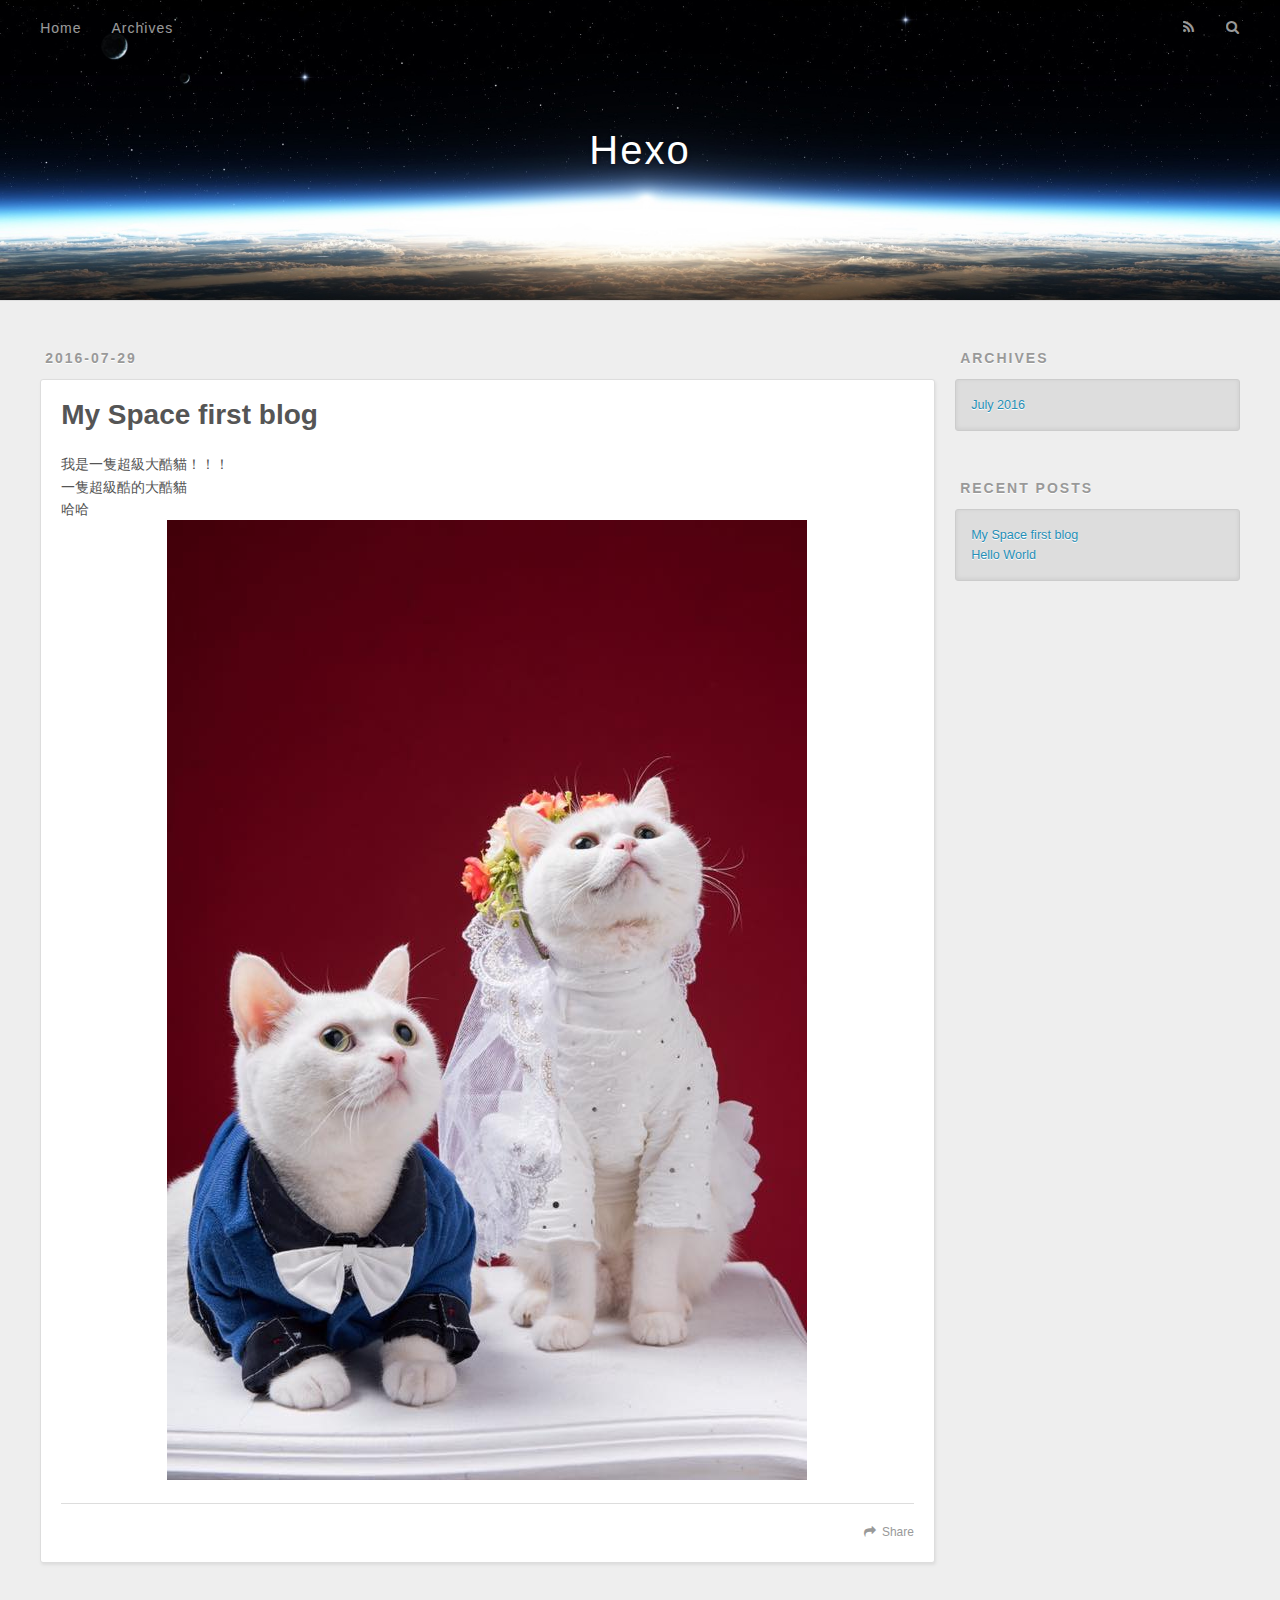
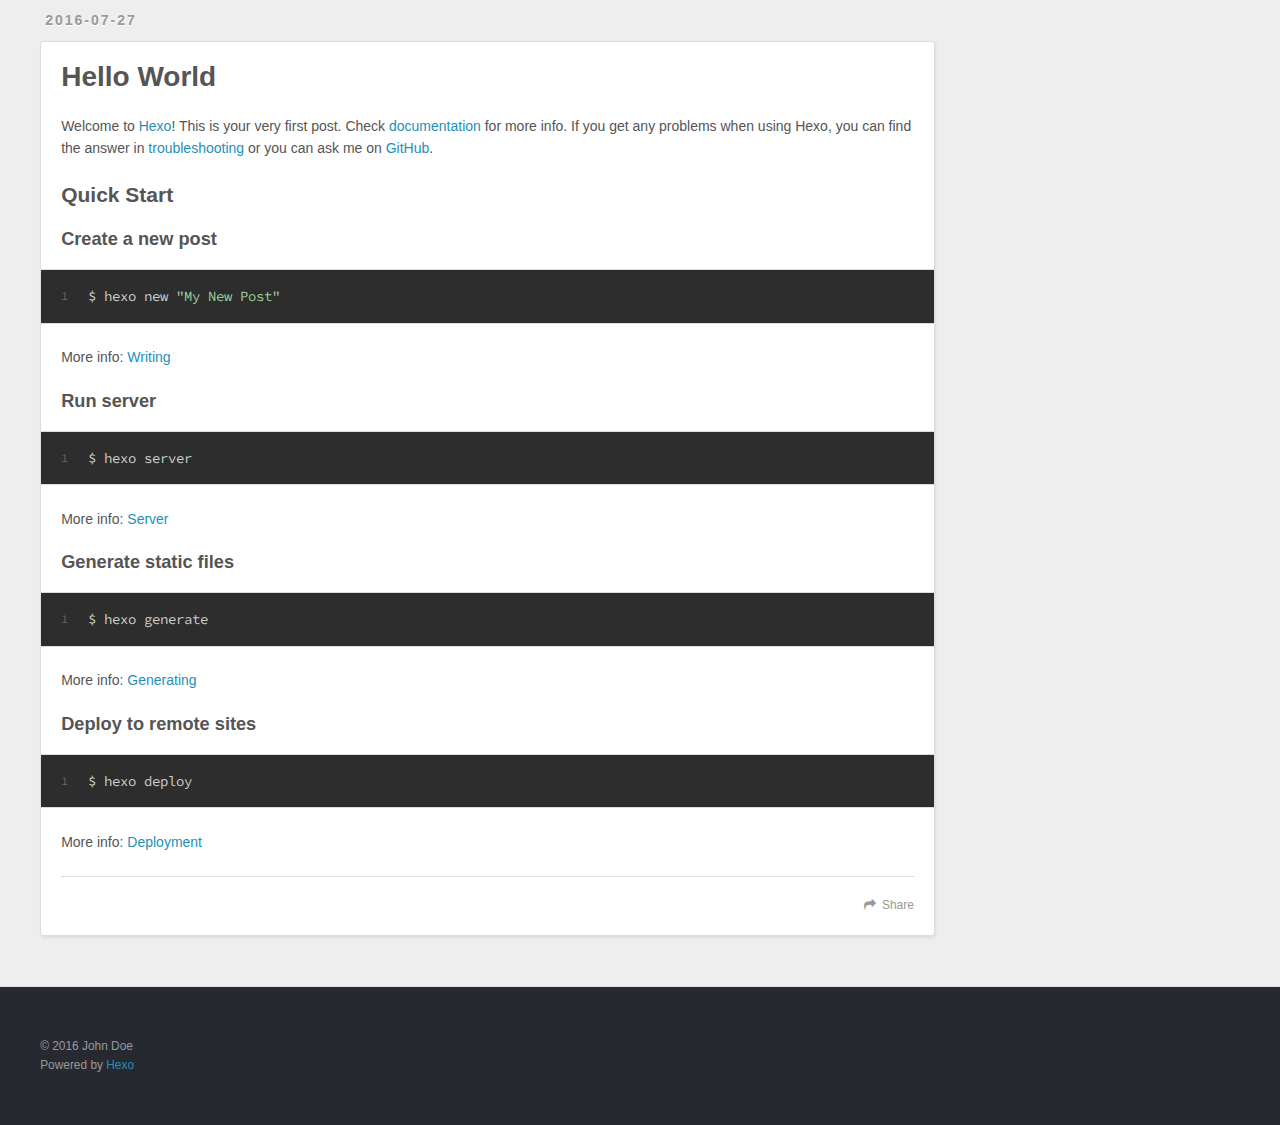
==== index.html @ d5572c21 "Site updated: 2016-07-29 01:56:59" ====
<!DOCTYPE html>
<html>
<head>
  <meta charset="utf-8">
  
  <title>Hexo</title>
  <meta name="viewport" content="width=device-width, initial-scale=1, maximum-scale=1">
  <meta property="og:type" content="website">
<meta property="og:title" content="Hexo">
<meta property="og:url" content="http://yoursite.com/index.html">
<meta property="og:site_name" content="Hexo">
<meta name="twitter:card" content="summary">
<meta name="twitter:title" content="Hexo">
  
    <link rel="alternate" href="/atom.xml" title="Hexo" type="application/atom+xml">
  
  
    <link rel="icon" href="/favicon.png">
  
  
    <link href="//fonts.googleapis.com/css?family=Source+Code+Pro" rel="stylesheet" type="text/css">
  
  <link rel="stylesheet" href="/css/style.css">
  

</head>

<body>
  <div id="container">
    <div id="wrap">
      <header id="header">
  <div id="banner"></div>
  <div id="header-outer" class="outer">
    <div id="header-title" class="inner">
      <h1 id="logo-wrap">
        <a href="/" id="logo">Hexo</a>
      </h1>
      
    </div>
    <div id="header-inner" class="inner">
      <nav id="main-nav">
        <a id="main-nav-toggle" class="nav-icon"></a>
        
          <a class="main-nav-link" href="/">Home</a>
        
          <a class="main-nav-link" href="/archives">Archives</a>
        
      </nav>
      <nav id="sub-nav">
        
          <a id="nav-rss-link" class="nav-icon" href="/atom.xml" title="RSS Feed"></a>
        
        <a id="nav-search-btn" class="nav-icon" title="Search"></a>
      </nav>
      <div id="search-form-wrap">
        <form action="//google.com/search" method="get" accept-charset="UTF-8" class="search-form"><input type="search" name="q" results="0" class="search-form-input" placeholder="Search"><button type="submit" class="search-form-submit">&#xF002;</button><input type="hidden" name="sitesearch" value="http://yoursite.com"></form>
      </div>
    </div>
  </div>
</header>
      <div class="outer">
        <section id="main">
  
    <article id="post-My-Space-first-blog" class="article article-type-post" itemscope itemprop="blogPost">
  <div class="article-meta">
    <a href="/2016/07/29/My-Space-first-blog/" class="article-date">
  <time datetime="2016-07-28T16:46:31.000Z" itemprop="datePublished">2016-07-29</time>
</a>
    
  </div>
  <div class="article-inner">
    
    
      <header class="article-header">
        
  
    <h1 itemprop="name">
      <a class="article-title" href="/2016/07/29/My-Space-first-blog/">My Space first blog</a>
    </h1>
  

      </header>
    
    <div class="article-entry" itemprop="articleBody">
      
        <p>我是一隻超級大酷貓！！！<br>一隻超級酷的大酷貓<br>哈哈<br><img src="/img/貓夫妻.jpg" alt=""></p>

      
    </div>
    <footer class="article-footer">
      <a data-url="http://yoursite.com/2016/07/29/My-Space-first-blog/" data-id="cir6mgzs50000q6nqw7dvbk7l" class="article-share-link">Share</a>
      
      
    </footer>
  </div>
  
</article>


  
    <article id="post-hello-world" class="article article-type-post" itemscope itemprop="blogPost">
  <div class="article-meta">
    <a href="/2016/07/27/hello-world/" class="article-date">
  <time datetime="2016-07-26T17:38:30.000Z" itemprop="datePublished">2016-07-27</time>
</a>
    
  </div>
  <div class="article-inner">
    
    
      <header class="article-header">
        
  
    <h1 itemprop="name">
      <a class="article-title" href="/2016/07/27/hello-world/">Hello World</a>
    </h1>
  

      </header>
    
    <div class="article-entry" itemprop="articleBody">
      
        <p>Welcome to <a href="https://hexo.io/" target="_blank" rel="external">Hexo</a>! This is your very first post. Check <a href="https://hexo.io/docs/" target="_blank" rel="external">documentation</a> for more info. If you get any problems when using Hexo, you can find the answer in <a href="https://hexo.io/docs/troubleshooting.html" target="_blank" rel="external">troubleshooting</a> or you can ask me on <a href="https://github.com/hexojs/hexo/issues" target="_blank" rel="external">GitHub</a>.</p>
<h2 id="Quick-Start"><a href="#Quick-Start" class="headerlink" title="Quick Start"></a>Quick Start</h2><h3 id="Create-a-new-post"><a href="#Create-a-new-post" class="headerlink" title="Create a new post"></a>Create a new post</h3><figure class="highlight bash"><table><tr><td class="gutter"><pre><div class="line">1</div></pre></td><td class="code"><pre><div class="line">$ hexo new <span class="string">"My New Post"</span></div></pre></td></tr></table></figure>
<p>More info: <a href="https://hexo.io/docs/writing.html" target="_blank" rel="external">Writing</a></p>
<h3 id="Run-server"><a href="#Run-server" class="headerlink" title="Run server"></a>Run server</h3><figure class="highlight bash"><table><tr><td class="gutter"><pre><div class="line">1</div></pre></td><td class="code"><pre><div class="line">$ hexo server</div></pre></td></tr></table></figure>
<p>More info: <a href="https://hexo.io/docs/server.html" target="_blank" rel="external">Server</a></p>
<h3 id="Generate-static-files"><a href="#Generate-static-files" class="headerlink" title="Generate static files"></a>Generate static files</h3><figure class="highlight bash"><table><tr><td class="gutter"><pre><div class="line">1</div></pre></td><td class="code"><pre><div class="line">$ hexo generate</div></pre></td></tr></table></figure>
<p>More info: <a href="https://hexo.io/docs/generating.html" target="_blank" rel="external">Generating</a></p>
<h3 id="Deploy-to-remote-sites"><a href="#Deploy-to-remote-sites" class="headerlink" title="Deploy to remote sites"></a>Deploy to remote sites</h3><figure class="highlight bash"><table><tr><td class="gutter"><pre><div class="line">1</div></pre></td><td class="code"><pre><div class="line">$ hexo deploy</div></pre></td></tr></table></figure>
<p>More info: <a href="https://hexo.io/docs/deployment.html" target="_blank" rel="external">Deployment</a></p>

      
    </div>
    <footer class="article-footer">
      <a data-url="http://yoursite.com/2016/07/27/hello-world/" data-id="cir6mgzsa0001q6nqc4famexb" class="article-share-link">Share</a>
      
      
    </footer>
  </div>
  
</article>


  

</section>
        
          <aside id="sidebar">
  
    

  
    

  
    
  
    
  <div class="widget-wrap">
    <h3 class="widget-title">Archives</h3>
    <div class="widget">
      <ul class="archive-list"><li class="archive-list-item"><a class="archive-list-link" href="/archives/2016/07/">July 2016</a></li></ul>
    </div>
  </div>


  
    
  <div class="widget-wrap">
    <h3 class="widget-title">Recent Posts</h3>
    <div class="widget">
      <ul>
        
          <li>
            <a href="/2016/07/29/My-Space-first-blog/">My Space first blog</a>
          </li>
        
          <li>
            <a href="/2016/07/27/hello-world/">Hello World</a>
          </li>
        
      </ul>
    </div>
  </div>

  
</aside>
        
      </div>
      <footer id="footer">
  
  <div class="outer">
    <div id="footer-info" class="inner">
      &copy; 2016 John Doe<br>
      Powered by <a href="http://hexo.io/" target="_blank">Hexo</a>
    </div>
  </div>
</footer>
    </div>
    <nav id="mobile-nav">
  
    <a href="/" class="mobile-nav-link">Home</a>
  
    <a href="/archives" class="mobile-nav-link">Archives</a>
  
</nav>
    

<script src="//ajax.googleapis.com/ajax/libs/jquery/2.0.3/jquery.min.js"></script>


  <link rel="stylesheet" href="/fancybox/jquery.fancybox.css">
  <script src="/fancybox/jquery.fancybox.pack.js"></script>


<script src="/js/script.js"></script>

  </div>
</body>
</html>
---- css/style.css ----
body {
  width: 100%;
}
body:before,
body:after {
  content: "";
  display: table;
}
body:after {
  clear: both;
}
html,
body,
div,
span,
applet,
object,
iframe,
h1,
h2,
h3,
h4,
h5,
h6,
p,
blockquote,
pre,
a,
abbr,
acronym,
address,
big,
cite,
code,
del,
dfn,
em,
img,
ins,
kbd,
q,
s,
samp,
small,
strike,
strong,
sub,
sup,
tt,
var,
dl,
dt,
dd,
ol,
ul,
li,
fieldset,
form,
label,
legend,
table,
caption,
tbody,
tfoot,
thead,
tr,
th,
td {
  margin: 0;
  padding: 0;
  border: 0;
  outline: 0;
  font-weight: inherit;
  font-style: inherit;
  font-family: inherit;
  font-size: 100%;
  vertical-align: baseline;
}
body {
  line-height: 1;
  color: #000;
  background: #fff;
}
ol,
ul {
  list-style: none;
}
table {
  border-collapse: separate;
  border-spacing: 0;
  vertical-align: middle;
}
caption,
th,
td {
  text-align: left;
  font-weight: normal;
  vertical-align: middle;
}
a img {
  border: none;
}
input,
button {
  margin: 0;
  padding: 0;
}
input::-moz-focus-inner,
button::-moz-focus-inner {
  border: 0;
  padding: 0;
}
@font-face {
  font-family: FontAwesome;
  font-style: normal;
  font-weight: normal;
  src: url("fonts/fontawesome-webfont.eot?v=#4.0.3");
  src: url("fonts/fontawesome-webfont.eot?#iefix&v=#4.0.3") format("embedded-opentype"), url("fonts/fontawesome-webfont.woff?v=#4.0.3") format("woff"), url("fonts/fontawesome-webfont.ttf?v=#4.0.3") format("truetype"), url("fonts/fontawesome-webfont.svg#fontawesomeregular?v=#4.0.3") format("svg");
}
html,
body,
#container {
  height: 100%;
}
body {
  background: #eee;
  font: 14px "Helvetica Neue", Helvetica, Arial, sans-serif;
  -webkit-text-size-adjust: 100%;
}
.outer {
  max-width: 1220px;
  margin: 0 auto;
  padding: 0 20px;
}
.outer:before,
.outer:after {
  content: "";
  display: table;
}
.outer:after {
  clear: both;
}
.inner {
  display: inline;
  float: left;
  width: 98.33333333333333%;
  margin: 0 0.833333333333333%;
}
.left,
.alignleft {
  float: left;
}
.right,
.alignright {
  float: right;
}
.clear {
  clear: both;
}
#container {
  position: relative;
}
.mobile-nav-on {
  overflow: hidden;
}
#wrap {
  height: 100%;
  width: 100%;
  position: absolute;
  top: 0;
  left: 0;
  -webkit-transition: 0.2s ease-out;
  -moz-transition: 0.2s ease-out;
  -ms-transition: 0.2s ease-out;
  transition: 0.2s ease-out;
  z-index: 1;
  background: #eee;
}
.mobile-nav-on #wrap {
  left: 280px;
}
@media screen and (min-width: 768px) {
  #main {
    display: inline;
    float: left;
    width: 73.33333333333333%;
    margin: 0 0.833333333333333%;
  }
}
.article-date,
.article-category-link,
.archive-year,
.widget-title {
  text-decoration: none;
  text-transform: uppercase;
  letter-spacing: 2px;
  color: #999;
  margin-bottom: 1em;
  margin-left: 5px;
  line-height: 1em;
  text-shadow: 0 1px #fff;
  font-weight: bold;
}
.article-inner,
.archive-article-inner {
  background: #fff;
  -webkit-box-shadow: 1px 2px 3px #ddd;
  box-shadow: 1px 2px 3px #ddd;
  border: 1px solid #ddd;
  -webkit-border-radius: 3px;
  border-radius: 3px;
}
.article-entry h1,
.widget h1 {
  font-size: 2em;
}
.article-entry h2,
.widget h2 {
  font-size: 1.5em;
}
.article-entry h3,
.widget h3 {
  font-size: 1.3em;
}
.article-entry h4,
.widget h4 {
  font-size: 1.2em;
}
.article-entry h5,
.widget h5 {
  font-size: 1em;
}
.article-entry h6,
.widget h6 {
  font-size: 1em;
  color: #999;
}
.article-entry hr,
.widget hr {
  border: 1px dashed #ddd;
}
.article-entry strong,
.widget strong {
  font-weight: bold;
}
.article-entry em,
.widget em,
.article-entry cite,
.widget cite {
  font-style: italic;
}
.article-entry sup,
.widget sup,
.article-entry sub,
.widget sub {
  font-size: 0.75em;
  line-height: 0;
  position: relative;
  vertical-align: baseline;
}
.article-entry sup,
.widget sup {
  top: -0.5em;
}
.article-entry sub,
.widget sub {
  bottom: -0.2em;
}
.article-entry small,
.widget small {
  font-size: 0.85em;
}
.article-entry acronym,
.widget acronym,
.article-entry abbr,
.widget abbr {
  border-bottom: 1px dotted;
}
.article-entry ul,
.widget ul,
.article-entry ol,
.widget ol,
.article-entry dl,
.widget dl {
  margin: 0 20px;
  line-height: 1.6em;
}
.article-entry ul ul,
.widget ul ul,
.article-entry ol ul,
.widget ol ul,
.article-entry ul ol,
.widget ul ol,
.article-entry ol ol,
.widget ol ol {
  margin-top: 0;
  margin-bottom: 0;
}
.article-entry ul,
.widget ul {
  list-style: disc;
}
.article-entry ol,
.widget ol {
  list-style: decimal;
}
.article-entry dt,
.widget dt {
  font-weight: bold;
}
#header {
  height: 300px;
  position: relative;
  border-bottom: 1px solid #ddd;
}
#header:before,
#header:after {
  content: "";
  position: absolute;
  left: 0;
  right: 0;
  height: 40px;
}
#header:before {
  top: 0;
  background: -webkit-linear-gradient(rgba(0,0,0,0.2), transparent);
  background: -moz-linear-gradient(rgba(0,0,0,0.2), transparent);
  background: -ms-linear-gradient(rgba(0,0,0,0.2), transparent);
  background: linear-gradient(rgba(0,0,0,0.2), transparent);
}
#header:after {
  bottom: 0;
  background: -webkit-linear-gradient(transparent, rgba(0,0,0,0.2));
  background: -moz-linear-gradient(transparent, rgba(0,0,0,0.2));
  background: -ms-linear-gradient(transparent, rgba(0,0,0,0.2));
  background: linear-gradient(transparent, rgba(0,0,0,0.2));
}
#header-outer {
  height: 100%;
  position: relative;
}
#header-inner {
  position: relative;
  overflow: hidden;
}
#banner {
  position: absolute;
  top: 0;
  left: 0;
  width: 100%;
  height: 100%;
  background: url("images/banner.jpg") center #000;
  -webkit-background-size: cover;
  -moz-background-size: cover;
  background-size: cover;
  z-index: -1;
}
#header-title {
  text-align: center;
  height: 40px;
  position: absolute;
  top: 50%;
  left: 0;
  margin-top: -20px;
}
#logo,
#subtitle {
  text-decoration: none;
  color: #fff;
  font-weight: 300;
  text-shadow: 0 1px 4px rgba(0,0,0,0.3);
}
#logo {
  font-size: 40px;
  line-height: 40px;
  letter-spacing: 2px;
}
#subtitle {
  font-size: 16px;
  line-height: 16px;
  letter-spacing: 1px;
}
#subtitle-wrap {
  margin-top: 16px;
}
#main-nav {
  float: left;
  margin-left: -15px;
}
.nav-icon,
.main-nav-link {
  float: left;
  color: #fff;
  opacity: 0.6;
  text-decoration: none;
  text-shadow: 0 1px rgba(0,0,0,0.2);
  -webkit-transition: opacity 0.2s;
  -moz-transition: opacity 0.2s;
  -ms-transition: opacity 0.2s;
  transition: opacity 0.2s;
  display: block;
  padding: 20px 15px;
}
.nav-icon:hover,
.main-nav-link:hover {
  opacity: 1;
}
.nav-icon {
  font-family: FontAwesome;
  text-align: center;
  font-size: 14px;
  width: 14px;
  height: 14px;
  padding: 20px 15px;
  position: relative;
  cursor: pointer;
}
.main-nav-link {
  font-weight: 300;
  letter-spacing: 1px;
}
@media screen and (max-width: 479px) {
  .main-nav-link {
    display: none;
  }
}
#main-nav-toggle {
  display: none;
}
#main-nav-toggle:before {
  content: "\f0c9";
}
@media screen and (max-width: 479px) {
  #main-nav-toggle {
    display: block;
  }
}
#sub-nav {
  float: right;
  margin-right: -15px;
}
#nav-rss-link:before {
  content: "\f09e";
}
#nav-search-btn:before {
  content: "\f002";
}
#search-form-wrap {
  position: absolute;
  top: 15px;
  width: 150px;
  height: 30px;
  right: -150px;
  opacity: 0;
  -webkit-transition: 0.2s ease-out;
  -moz-transition: 0.2s ease-out;
  -ms-transition: 0.2s ease-out;
  transition: 0.2s ease-out;
}
#search-form-wrap.on {
  opacity: 1;
  right: 0;
}
@media screen and (max-width: 479px) {
  #search-form-wrap {
    width: 100%;
    right: -100%;
  }
}
.search-form {
  position: absolute;
  top: 0;
  left: 0;
  right: 0;
  background: #fff;
  padding: 5px 15px;
  -webkit-border-radius: 15px;
  border-radius: 15px;
  -webkit-box-shadow: 0 0 10px rgba(0,0,0,0.3);
  box-shadow: 0 0 10px rgba(0,0,0,0.3);
}
.search-form-input {
  border: none;
  background: none;
  color: #555;
  width: 100%;
  font: 13px "Helvetica Neue", Helvetica, Arial, sans-serif;
  outline: none;
}
.search-form-input::-webkit-search-results-decoration,
.search-form-input::-webkit-search-cancel-button {
  -webkit-appearance: none;
}
.search-form-submit {
  position: absolute;
  top: 50%;
  right: 10px;
  margin-top: -7px;
  font: 13px FontAwesome;
  border: none;
  background: none;
  color: #bbb;
  cursor: pointer;
}
.search-form-submit:hover,
.search-form-submit:focus {
  color: #777;
}
.article {
  margin: 50px 0;
}
.article-inner {
  overflow: hidden;
}
.article-meta:before,
.article-meta:after {
  content: "";
  display: table;
}
.article-meta:after {
  clear: both;
}
.article-date {
  float: left;
}
.article-category {
  float: left;
  line-height: 1em;
  color: #ccc;
  text-shadow: 0 1px #fff;
  margin-left: 8px;
}
.article-category:before {
  content: "\2022";
}
.article-category-link {
  margin: 0 12px 1em;
}
.article-header {
  padding: 20px 20px 0;
}
.article-title {
  text-decoration: none;
  font-size: 2em;
  font-weight: bold;
  color: #555;
  line-height: 1.1em;
  -webkit-transition: color 0.2s;
  -moz-transition: color 0.2s;
  -ms-transition: color 0.2s;
  transition: color 0.2s;
}
a.article-title:hover {
  color: #258fb8;
}
.article-entry {
  color: #555;
  padding: 0 20px;
}
.article-entry:before,
.article-entry:after {
  content: "";
  display: table;
}
.article-entry:after {
  clear: both;
}
.article-entry p,
.article-entry table {
  line-height: 1.6em;
  margin: 1.6em 0;
}
.article-entry h1,
.article-entry h2,
.article-entry h3,
.article-entry h4,
.article-entry h5,
.article-entry h6 {
  font-weight: bold;
}
.article-entry h1,
.article-entry h2,
.article-entry h3,
.article-entry h4,
.article-entry h5,
.article-entry h6 {
  line-height: 1.1em;
  margin: 1.1em 0;
}
.article-entry a {
  color: #258fb8;
  text-decoration: none;
}
.article-entry a:hover {
  text-decoration: underline;
}
.article-entry ul,
.article-entry ol,
.article-entry dl {
  margin-top: 1.6em;
  margin-bottom: 1.6em;
}
.article-entry img,
.article-entry video {
  max-width: 100%;
  height: auto;
  display: block;
  margin: auto;
}
.article-entry iframe {
  border: none;
}
.article-entry table {
  width: 100%;
  border-collapse: collapse;
  border-spacing: 0;
}
.article-entry th {
  font-weight: bold;
  border-bottom: 3px solid #ddd;
  padding-bottom: 0.5em;
}
.article-entry td {
  border-bottom: 1px solid #ddd;
  padding: 10px 0;
}
.article-entry blockquote {
  font-family: Georgia, "Times New Roman", serif;
  font-size: 1.4em;
  margin: 1.6em 20px;
  text-align: center;
}
.article-entry blockquote footer {
  font-size: 14px;
  margin: 1.6em 0;
  font-family: "Helvetica Neue", Helvetica, Arial, sans-serif;
}
.article-entry blockquote footer cite:before {
  content: "—";
  padding: 0 0.5em;
}
.article-entry .pullquote {
  text-align: left;
  width: 45%;
  margin: 0;
}
.article-entry .pullquote.left {
  margin-left: 0.5em;
  margin-right: 1em;
}
.article-entry .pullquote.right {
  margin-right: 0.5em;
  margin-left: 1em;
}
.article-entry .caption {
  color: #999;
  display: block;
  font-size: 0.9em;
  margin-top: 0.5em;
  position: relative;
  text-align: center;
}
.article-entry .video-container {
  position: relative;
  padding-top: 56.25%;
  height: 0;
  overflow: hidden;
}
.article-entry .video-container iframe,
.article-entry .video-container object,
.article-entry .video-container embed {
  position: absolute;
  top: 0;
  left: 0;
  width: 100%;
  height: 100%;
  margin-top: 0;
}
.article-more-link a {
  display: inline-block;
  line-height: 1em;
  padding: 6px 15px;
  -webkit-border-radius: 15px;
  border-radius: 15px;
  background: #eee;
  color: #999;
  text-shadow: 0 1px #fff;
  text-decoration: none;
}
.article-more-link a:hover {
  background: #258fb8;
  color: #fff;
  text-decoration: none;
  text-shadow: 0 1px #1e7293;
}
.article-footer {
  font-size: 0.85em;
  line-height: 1.6em;
  border-top: 1px solid #ddd;
  padding-top: 1.6em;
  margin: 0 20px 20px;
}
.article-footer:before,
.article-footer:after {
  content: "";
  display: table;
}
.article-footer:after {
  clear: both;
}
.article-footer a {
  color: #999;
  text-decoration: none;
}
.article-footer a:hover {
  color: #555;
}
.article-tag-list-item {
  float: left;
  margin-right: 10px;
}
.article-tag-list-link:before {
  content: "#";
}
.article-comment-link {
  float: right;
}
.article-comment-link:before {
  content: "\f075";
  font-family: FontAwesome;
  padding-right: 8px;
}
.article-share-link {
  cursor: pointer;
  float: right;
  margin-left: 20px;
}
.article-share-link:before {
  content: "\f064";
  font-family: FontAwesome;
  padding-right: 6px;
}
#article-nav {
  position: relative;
}
#article-nav:before,
#article-nav:after {
  content: "";
  display: table;
}
#article-nav:after {
  clear: both;
}
@media screen and (min-width: 768px) {
  #article-nav {
    margin: 50px 0;
  }
  #article-nav:before {
    width: 8px;
    height: 8px;
    position: absolute;
    top: 50%;
    left: 50%;
    margin-top: -4px;
    margin-left: -4px;
    content: "";
    -webkit-border-radius: 50%;
    border-radius: 50%;
    background: #ddd;
    -webkit-box-shadow: 0 1px 2px #fff;
    box-shadow: 0 1px 2px #fff;
  }
}
.article-nav-link-wrap {
  text-decoration: none;
  text-shadow: 0 1px #fff;
  color: #999;
  -webkit-box-sizing: border-box;
  -moz-box-sizing: border-box;
  box-sizing: border-box;
  margin-top: 50px;
  text-align: center;
  display: block;
}
.article-nav-link-wrap:hover {
  color: #555;
}
@media screen and (min-width: 768px) {
  .article-nav-link-wrap {
    width: 50%;
    margin-top: 0;
  }
}
@media screen and (min-width: 768px) {
  #article-nav-newer {
    float: left;
    text-align: right;
    padding-right: 20px;
  }
}
@media screen and (min-width: 768px) {
  #article-nav-older {
    float: right;
    text-align: left;
    padding-left: 20px;
  }
}
.article-nav-caption {
  text-transform: uppercase;
  letter-spacing: 2px;
  color: #ddd;
  line-height: 1em;
  font-weight: bold;
}
#article-nav-newer .article-nav-caption {
  margin-right: -2px;
}
.article-nav-title {
  font-size: 0.85em;
  line-height: 1.6em;
  margin-top: 0.5em;
}
.article-share-box {
  position: absolute;
  display: none;
  background: #fff;
  -webkit-box-shadow: 1px 2px 10px rgba(0,0,0,0.2);
  box-shadow: 1px 2px 10px rgba(0,0,0,0.2);
  -webkit-border-radius: 3px;
  border-radius: 3px;
  margin-left: -145px;
  overflow: hidden;
  z-index: 1;
}
.article-share-box.on {
  display: block;
}
.article-share-input {
  width: 100%;
  background: none;
  -webkit-box-sizing: border-box;
  -moz-box-sizing: border-box;
  box-sizing: border-box;
  font: 14px "Helvetica Neue", Helvetica, Arial, sans-serif;
  padding: 0 15px;
  color: #555;
  outline: none;
  border: 1px solid #ddd;
  -webkit-border-radius: 3px 3px 0 0;
  border-radius: 3px 3px 0 0;
  height: 36px;
  line-height: 36px;
}
.article-share-links {
  background: #eee;
}
.article-share-links:before,
.article-share-links:after {
  content: "";
  display: table;
}
.article-share-links:after {
  clear: both;
}
.article-share-twitter,
.article-share-facebook,
.article-share-pinterest,
.article-share-google {
  width: 50px;
  height: 36px;
  display: block;
  float: left;
  position: relative;
  color: #999;
  text-shadow: 0 1px #fff;
}
.article-share-twitter:before,
.article-share-facebook:before,
.article-share-pinterest:before,
.article-share-google:before {
  font-size: 20px;
  font-family: FontAwesome;
  width: 20px;
  height: 20px;
  position: absolute;
  top: 50%;
  left: 50%;
  margin-top: -10px;
  margin-left: -10px;
  text-align: center;
}
.article-share-twitter:hover,
.article-share-facebook:hover,
.article-share-pinterest:hover,
.article-share-google:hover {
  color: #fff;
}
.article-share-twitter:before {
  content: "\f099";
}
.article-share-twitter:hover {
  background: #00aced;
  text-shadow: 0 1px #008abe;
}
.article-share-facebook:before {
  content: "\f09a";
}
.article-share-facebook:hover {
  background: #3b5998;
  text-shadow: 0 1px #2f477a;
}
.article-share-pinterest:before {
  content: "\f0d2";
}
.article-share-pinterest:hover {
  background: #cb2027;
  text-shadow: 0 1px #a21a1f;
}
.article-share-google:before {
  content: "\f0d5";
}
.article-share-google:hover {
  background: #dd4b39;
  text-shadow: 0 1px #be3221;
}
.article-gallery {
  background: #000;
  position: relative;
}
.article-gallery-photos {
  position: relative;
  overflow: hidden;
}
.article-gallery-img {
  display: none;
  max-width: 100%;
}
.article-gallery-img:first-child {
  display: block;
}
.article-gallery-img.loaded {
  position: absolute;
  display: block;
}
.article-gallery-img img {
  display: block;
  max-width: 100%;
  margin: 0 auto;
}
#comments {
  background: #fff;
  -webkit-box-shadow: 1px 2px 3px #ddd;
  box-shadow: 1px 2px 3px #ddd;
  padding: 20px;
  border: 1px solid #ddd;
  -webkit-border-radius: 3px;
  border-radius: 3px;
  margin: 50px 0;
}
#comments a {
  color: #258fb8;
}
.archives-wrap {
  margin: 50px 0;
}
.archives:before,
.archives:after {
  content: "";
  display: table;
}
.archives:after {
  clear: both;
}
.archive-year-wrap {
  margin-bottom: 1em;
}
.archives {
  -webkit-column-gap: 10px;
  -moz-column-gap: 10px;
  column-gap: 10px;
}
@media screen and (min-width: 480px) and (max-width: 767px) {
  .archives {
    -webkit-column-count: 2;
    -moz-column-count: 2;
    column-count: 2;
  }
}
@media screen and (min-width: 768px) {
  .archives {
    -webkit-column-count: 3;
    -moz-column-count: 3;
    column-count: 3;
  }
}
.archive-article {
  -webkit-column-break-inside: avoid;
  page-break-inside: avoid;
  overflow: hidden;
  break-inside: avoid-column;
}
.archive-article-inner {
  padding: 10px;
  margin-bottom: 15px;
}
.archive-article-title {
  text-decoration: none;
  font-weight: bold;
  color: #555;
  -webkit-transition: color 0.2s;
  -moz-transition: color 0.2s;
  -ms-transition: color 0.2s;
  transition: color 0.2s;
  line-height: 1.6em;
}
.archive-article-title:hover {
  color: #258fb8;
}
.archive-article-footer {
  margin-top: 1em;
}
.archive-article-date {
  color: #999;
  text-decoration: none;
  font-size: 0.85em;
  line-height: 1em;
  margin-bottom: 0.5em;
  display: block;
}
#page-nav {
  margin: 50px auto;
  background: #fff;
  -webkit-box-shadow: 1px 2px 3px #ddd;
  box-shadow: 1px 2px 3px #ddd;
  border: 1px solid #ddd;
  -webkit-border-radius: 3px;
  border-radius: 3px;
  text-align: center;
  color: #999;
  overflow: hidden;
}
#page-nav:before,
#page-nav:after {
  content: "";
  display: table;
}
#page-nav:after {
  clear: both;
}
#page-nav a,
#page-nav span {
  padding: 10px 20px;
  line-height: 1;
  height: 2ex;
}
#page-nav a {
  color: #999;
  text-decoration: none;
}
#page-nav a:hover {
  background: #999;
  color: #fff;
}
#page-nav .prev {
  float: left;
}
#page-nav .next {
  float: right;
}
#page-nav .page-number {
  display: inline-block;
}
@media screen and (max-width: 479px) {
  #page-nav .page-number {
    display: none;
  }
}
#page-nav .current {
  color: #555;
  font-weight: bold;
}
#page-nav .space {
  color: #ddd;
}
#footer {
  background: #262a30;
  padding: 50px 0;
  border-top: 1px solid #ddd;
  color: #999;
}
#footer a {
  color: #258fb8;
  text-decoration: none;
}
#footer a:hover {
  text-decoration: underline;
}
#footer-info {
  line-height: 1.6em;
  font-size: 0.85em;
}
.article-entry pre,
.article-entry .highlight {
  background: #2d2d2d;
  margin: 0 -20px;
  padding: 15px 20px;
  border-style: solid;
  border-color: #ddd;
  border-width: 1px 0;
  overflow: auto;
  color: #ccc;
  line-height: 22.400000000000002px;
}
.article-entry .highlight .gutter pre,
.article-entry .gist .gist-file .gist-data .line-numbers {
  color: #666;
  font-size: 0.85em;
}
.article-entry pre,
.article-entry code {
  font-family: "Source Code Pro", Consolas, Monaco, Menlo, Consolas, monospace;
}
.article-entry code {
  background: #eee;
  text-shadow: 0 1px #fff;
  padding: 0 0.3em;
}
.article-entry pre code {
  background: none;
  text-shadow: none;
  padding: 0;
}
.article-entry .highlight pre {
  border: none;
  margin: 0;
  padding: 0;
}
.article-entry .highlight table {
  margin: 0;
  width: auto;
}
.article-entry .highlight td {
  border: none;
  padding: 0;
}
.article-entry .highlight figcaption {
  font-size: 0.85em;
  color: #999;
  line-height: 1em;
  margin-bottom: 1em;
}
.article-entry .highlight figcaption:before,
.article-entry .highlight figcaption:after {
  content: "";
  display: table;
}
.article-entry .highlight figcaption:after {
  clear: both;
}
.article-entry .highlight figcaption a {
  float: right;
}
.article-entry .highlight .gutter pre {
  text-align: right;
  padding-right: 20px;
}
.article-entry .highlight .line {
  height: 22.400000000000002px;
}
.article-entry .highlight .line.marked {
  background: #515151;
}
.article-entry .gist {
  margin: 0 -20px;
  border-style: solid;
  border-color: #ddd;
  border-width: 1px 0;
  background: #2d2d2d;
  padding: 15px 20px 15px 0;
}
.article-entry .gist .gist-file {
  border: none;
  font-family: "Source Code Pro", Consolas, Monaco, Menlo, Consolas, monospace;
  margin: 0;
}
.article-entry .gist .gist-file .gist-data {
  background: none;
  border: none;
}
.article-entry .gist .gist-file .gist-data .line-numbers {
  background: none;
  border: none;
  padding: 0 20px 0 0;
}
.article-entry .gist .gist-file .gist-data .line-data {
  padding: 0 !important;
}
.article-entry .gist .gist-file .highlight {
  margin: 0;
  padding: 0;
  border: none;
}
.article-entry .gist .gist-file .gist-meta {
  background: #2d2d2d;
  color: #999;
  font: 0.85em "Helvetica Neue", Helvetica, Arial, sans-serif;
  text-shadow: 0 0;
  padding: 0;
  margin-top: 1em;
  margin-left: 20px;
}
.article-entry .gist .gist-file .gist-meta a {
  color: #258fb8;
  font-weight: normal;
}
.article-entry .gist .gist-file .gist-meta a:hover {
  text-decoration: underline;
}
pre .comment,
pre .title {
  color: #999;
}
pre .variable,
pre .attribute,
pre .tag,
pre .regexp,
pre .ruby .constant,
pre .xml .tag .title,
pre .xml .pi,
pre .xml .doctype,
pre .html .doctype,
pre .css .id,
pre .css .class,
pre .css .pseudo {
  color: #f2777a;
}
pre .number,
pre .preprocessor,
pre .built_in,
pre .literal,
pre .params,
pre .constant {
  color: #f99157;
}
pre .class,
pre .ruby .class .title,
pre .css .rules .attribute {
  color: #9c9;
}
pre .string,
pre .value,
pre .inheritance,
pre .header,
pre .ruby .symbol,
pre .xml .cdata {
  color: #9c9;
}
pre .css .hexcolor {
  color: #6cc;
}
pre .function,
pre .python .decorator,
pre .python .title,
pre .ruby .function .title,
pre .ruby .title .keyword,
pre .perl .sub,
pre .javascript .title,
pre .coffeescript .title {
  color: #69c;
}
pre .keyword,
pre .javascript .function {
  color: #c9c;
}
@media screen and (max-width: 479px) {
  #mobile-nav {
    position: absolute;
    top: 0;
    left: 0;
    width: 280px;
    height: 100%;
    background: #191919;
    border-right: 1px solid #fff;
  }
}
@media screen and (max-width: 479px) {
  .mobile-nav-link {
    display: block;
    color: #999;
    text-decoration: none;
    padding: 15px 20px;
    font-weight: bold;
  }
  .mobile-nav-link:hover {
    color: #fff;
  }
}
@media screen and (min-width: 768px) {
  #sidebar {
    display: inline;
    float: left;
    width: 23.333333333333332%;
    margin: 0 0.833333333333333%;
  }
}
.widget-wrap {
  margin: 50px 0;
}
.widget {
  color: #777;
  text-shadow: 0 1px #fff;
  background: #ddd;
  -webkit-box-shadow: 0 -1px 4px #ccc inset;
  box-shadow: 0 -1px 4px #ccc inset;
  border: 1px solid #ccc;
  padding: 15px;
  -webkit-border-radius: 3px;
  border-radius: 3px;
}
.widget a {
  color: #258fb8;
  text-decoration: none;
}
.widget a:hover {
  text-decoration: underline;
}
.widget ul ul,
.widget ol ul,
.widget dl ul,
.widget ul ol,
.widget ol ol,
.widget dl ol,
.widget ul dl,
.widget ol dl,
.widget dl dl {
  margin-left: 15px;
  list-style: disc;
}
.widget {
  line-height: 1.6em;
  word-wrap: break-word;
  font-size: 0.9em;
}
.widget ul,
.widget ol {
  list-style: none;
  margin: 0;
}
.widget ul ul,
.widget ol ul,
.widget ul ol,
.widget ol ol {
  margin: 0 20px;
}
.widget ul ul,
.widget ol ul {
  list-style: disc;
}
.widget ul ol,
.widget ol ol {
  list-style: decimal;
}
.category-list-count,
.tag-list-count,
.archive-list-count {
  padding-left: 5px;
  color: #999;
  font-size: 0.85em;
}
.category-list-count:before,
.tag-list-count:before,
.archive-list-count:before {
  content: "(";
}
.category-list-count:after,
.tag-list-count:after,
.archive-list-count:after {
  content: ")";
}
.tagcloud a {
  margin-right: 5px;
  display: inline-block;
}
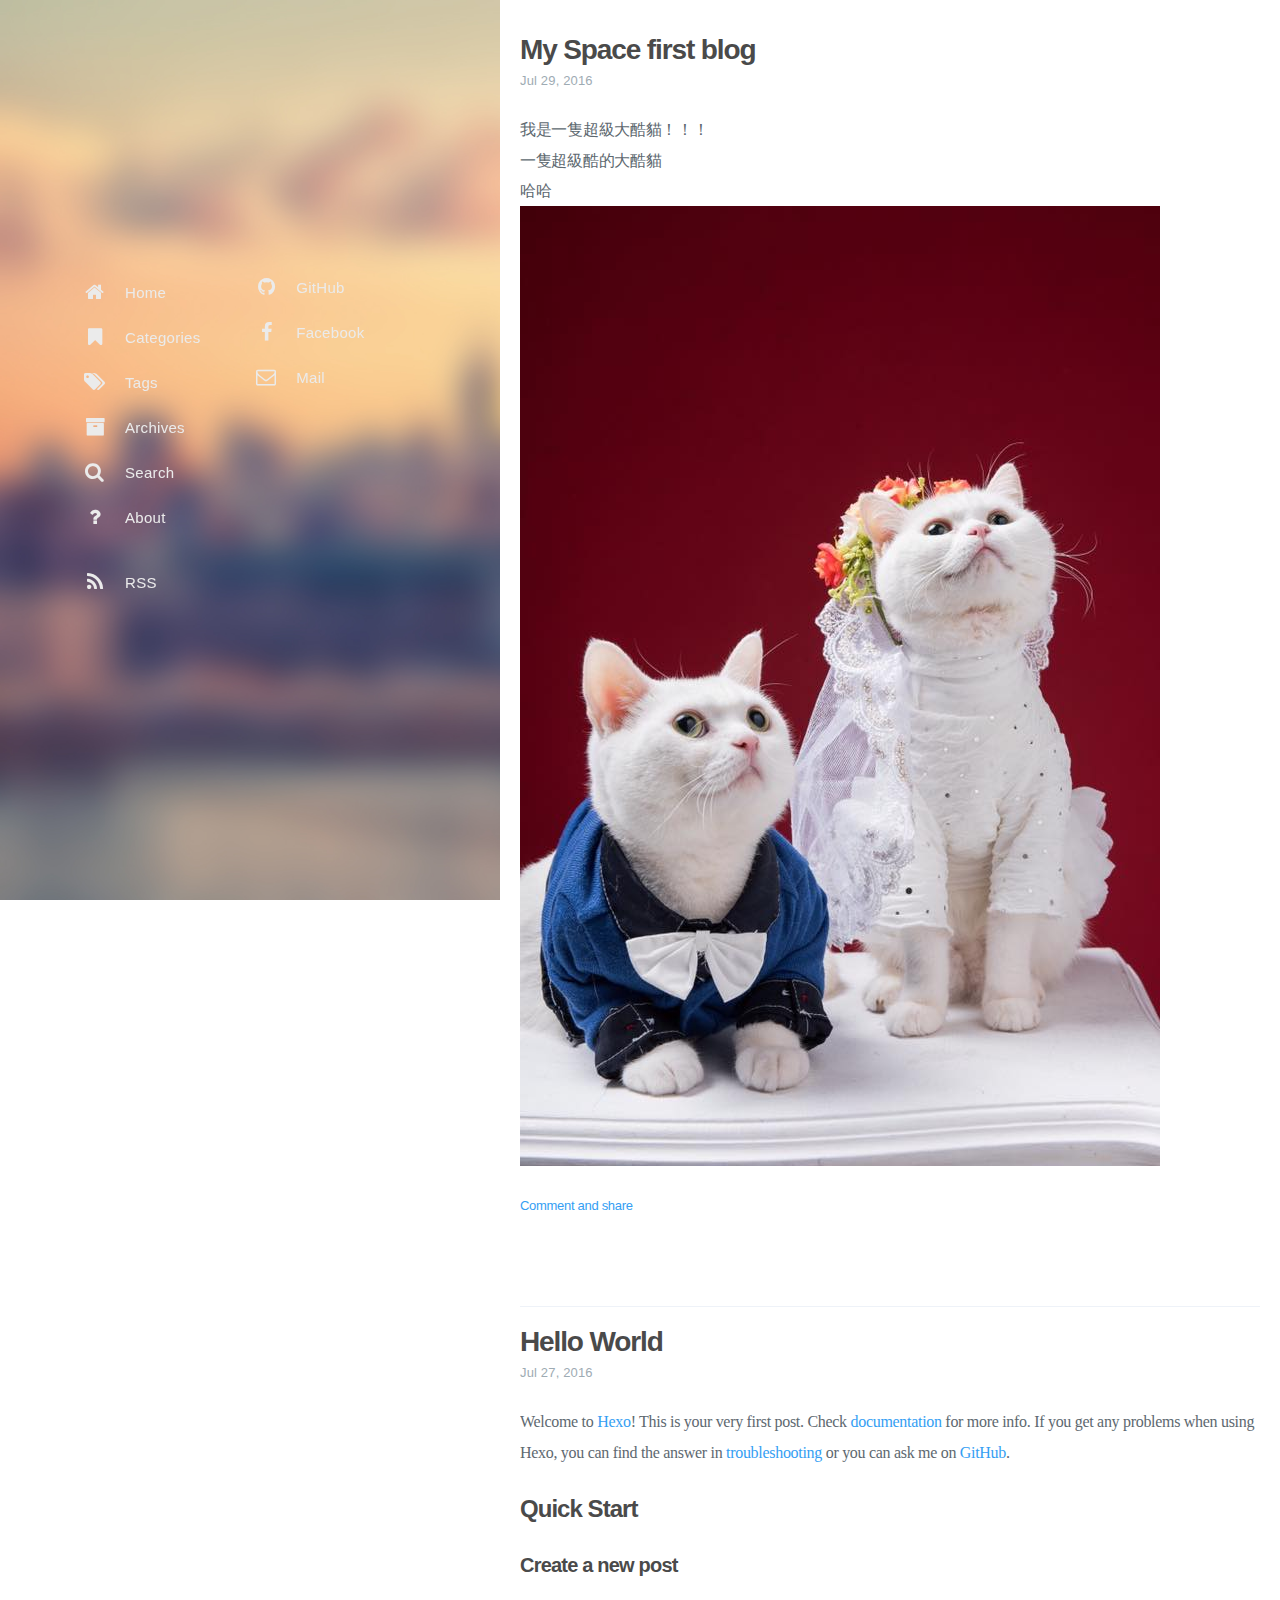
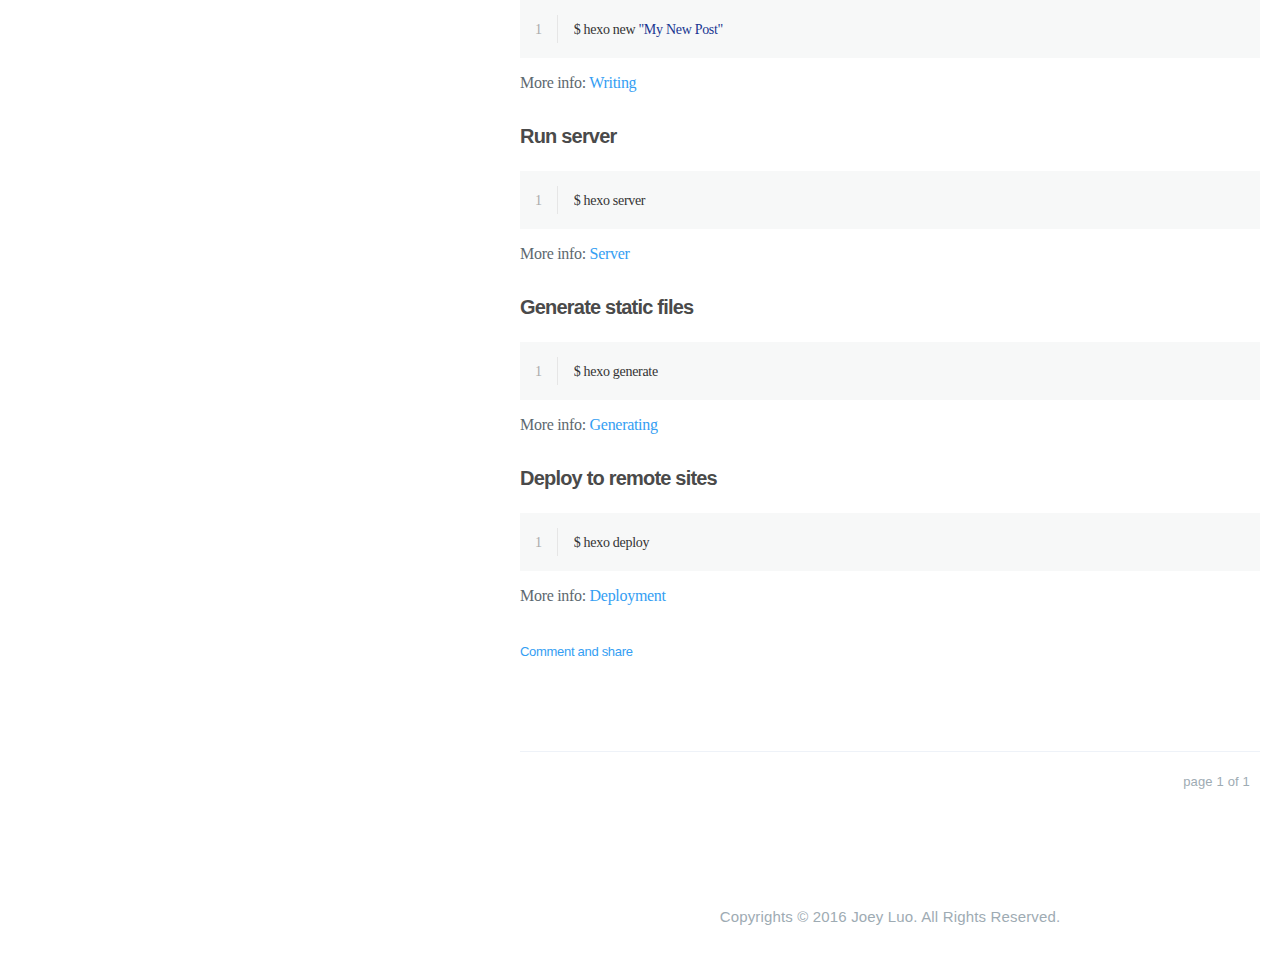
==== commit 1af44d0a: "Site updated: 2016-07-31 04:07:03" ====
--- a/index.html
+++ b/index.html
@@ -1,126 +1,281 @@
+
 <!DOCTYPE html>
-<html>
+<html lang="null">
+    
 <head>
-  <meta charset="utf-8">
-  
-  <title>Hexo</title>
-  <meta name="viewport" content="width=device-width, initial-scale=1, maximum-scale=1">
-  <meta property="og:type" content="website">
-<meta property="og:title" content="Hexo">
+    <meta charset="UTF-8">
+    <meta name="viewport" content="width=device-width, initial-scale=1">
+    <meta name="generator" content="Joey&#39;s Life">
+    <title>Joey&#39;s Life</title>
+    <meta name="author" content="Joey Luo">
+    
+    
+    
+        <link rel="alternate" type="application/atom+xml" title="RSS" href="/atom.xml">
+    
+    <meta name="description" content="政大資管,愛旅行,吃東西,傻傻的相信要改變世界">
+<meta property="og:type" content="blog">
+<meta property="og:title" content="Joey's Life">
 <meta property="og:url" content="http://yoursite.com/index.html">
-<meta property="og:site_name" content="Hexo">
+<meta property="og:site_name" content="Joey's Life">
+<meta property="og:description" content="政大資管,愛旅行,吃東西,傻傻的相信要改變世界">
 <meta name="twitter:card" content="summary">
-<meta name="twitter:title" content="Hexo">
-  
-    <link rel="alternate" href="/atom.xml" title="Hexo" type="application/atom+xml">
-  
-  
-    <link rel="icon" href="/favicon.png">
-  
-  
-    <link href="//fonts.googleapis.com/css?family=Source+Code+Pro" rel="stylesheet" type="text/css">
-  
-  <link rel="stylesheet" href="/css/style.css">
-  
-
+<meta name="twitter:title" content="Joey's Life">
+<meta name="twitter:description" content="政大資管,愛旅行,吃東西,傻傻的相信要改變世界">
+    
+    
+        
+    
+    
+    
+    
+    
+    <!--STYLES-->
+    <link rel="stylesheet" href="/assets/css/font-awesome.css">
+    <link rel="stylesheet" href="/assets/css/jquery.fancybox.css">
+    <link rel="stylesheet" href="/assets/css/jquery.fancybox-thumbs.css">
+    <link rel="stylesheet" href="/assets/css/tranquilpeak.css">
+    <!--STYLES END-->
+    
+    
 </head>
 
-<body>
-  <div id="container">
-    <div id="wrap">
-      <header id="header">
-  <div id="banner"></div>
-  <div id="header-outer" class="outer">
-    <div id="header-title" class="inner">
-      <h1 id="logo-wrap">
-        <a href="/" id="logo">Hexo</a>
-      </h1>
-      
+    <body>
+        <div id="blog">
+            <!-- Define author's picture -->
+
+
+<header id="header" data-behavior="1">
+    <i id="btn-open-sidebar" class="fa fa-lg fa-bars"></i>
+    <h1 class="header-title">
+        <a class="header-title-link" href="/ ">Joey&#39;s Life</a>
+    </h1>
+    
+        
+            <a  class="header-right-icon open-algolia-search"
+                href="#about">
+        
+        
+            <i class="fa fa-lg fa-search"></i>
+        
+        </a>
+    
+</header>
+
+            <!-- Define author's picture -->
+
+
+<nav id="sidebar" data-behavior="1">
+    <div class="sidebar-container">
+        
+        
+            <ul class="sidebar-buttons">
+            
+                <li class="sidebar-button">
+                    
+                        <a  class="sidebar-button-link "
+                             href="/ "
+                            
+                        >
+                    
+                        <i class="sidebar-button-icon fa fa-lg fa-home"></i>
+                        <span class="sidebar-button-desc">Home</span>
+                    </a>
+            </li>
+            
+                <li class="sidebar-button">
+                    
+                        <a  class="sidebar-button-link "
+                             href="/all-categories"
+                            
+                        >
+                    
+                        <i class="sidebar-button-icon fa fa-lg fa-bookmark"></i>
+                        <span class="sidebar-button-desc">Categories</span>
+                    </a>
+            </li>
+            
+                <li class="sidebar-button">
+                    
+                        <a  class="sidebar-button-link "
+                             href="/all-tags"
+                            
+                        >
+                    
+                        <i class="sidebar-button-icon fa fa-lg fa-tags"></i>
+                        <span class="sidebar-button-desc">Tags</span>
+                    </a>
+            </li>
+            
+                <li class="sidebar-button">
+                    
+                        <a  class="sidebar-button-link "
+                             href="/all-archives"
+                            
+                        >
+                    
+                        <i class="sidebar-button-icon fa fa-lg fa-archive"></i>
+                        <span class="sidebar-button-desc">Archives</span>
+                    </a>
+            </li>
+            
+                <li class="sidebar-button">
+                    
+                        <a  class="sidebar-button-link open-algolia-search"
+                             href="#search"
+                            
+                        >
+                    
+                        <i class="sidebar-button-icon fa fa-lg fa-search"></i>
+                        <span class="sidebar-button-desc">Search</span>
+                    </a>
+            </li>
+            
+                <li class="sidebar-button">
+                    
+                        <a  class="sidebar-button-link "
+                             href="#about"
+                            
+                        >
+                    
+                        <i class="sidebar-button-icon fa fa-lg fa-question"></i>
+                        <span class="sidebar-button-desc">About</span>
+                    </a>
+            </li>
+            
+        </ul>
+        
+            <ul class="sidebar-buttons">
+            
+                <li class="sidebar-button">
+                    
+                        <a  class="sidebar-button-link " href="https://github.com/darwin7381" target="_blank">
+                    
+                        <i class="sidebar-button-icon fa fa-lg fa-github"></i>
+                        <span class="sidebar-button-desc">GitHub</span>
+                    </a>
+            </li>
+            
+                <li class="sidebar-button">
+                    
+                        <a  class="sidebar-button-link " href="https://facebook.com/darwin7381" target="_blank">
+                    
+                        <i class="sidebar-button-icon fa fa-lg fa-facebook"></i>
+                        <span class="sidebar-button-desc">Facebook</span>
+                    </a>
+            </li>
+            
+                <li class="sidebar-button">
+                    
+                        <a  class="sidebar-button-link " href="mailto:darwin7381987654@gmail.com" target="_blank">
+                    
+                        <i class="sidebar-button-icon fa fa-lg fa-envelope-o"></i>
+                        <span class="sidebar-button-desc">Mail</span>
+                    </a>
+            </li>
+            
+        </ul>
+        
+            <ul class="sidebar-buttons">
+            
+                <li class="sidebar-button">
+                    
+                        <a  class="sidebar-button-link "
+                             href="/atom.xml"
+                            
+                        >
+                    
+                        <i class="sidebar-button-icon fa fa-lg fa-rss"></i>
+                        <span class="sidebar-button-desc">RSS</span>
+                    </a>
+            </li>
+            
+        </ul>
+        
     </div>
-    <div id="header-inner" class="inner">
-      <nav id="main-nav">
-        <a id="main-nav-toggle" class="nav-icon"></a>
-        
-          <a class="main-nav-link" href="/">Home</a>
-        
-          <a class="main-nav-link" href="/archives">Archives</a>
-        
-      </nav>
-      <nav id="sub-nav">
-        
-          <a id="nav-rss-link" class="nav-icon" href="/atom.xml" title="RSS Feed"></a>
-        
-        <a id="nav-search-btn" class="nav-icon" title="Search"></a>
-      </nav>
-      <div id="search-form-wrap">
-        <form action="//google.com/search" method="get" accept-charset="UTF-8" class="search-form"><input type="search" name="q" results="0" class="search-form-input" placeholder="Search"><button type="submit" class="search-form-submit">&#xF002;</button><input type="hidden" name="sitesearch" value="http://yoursite.com"></form>
-      </div>
-    </div>
-  </div>
-</header>
-      <div class="outer">
-        <section id="main">
-  
-    <article id="post-My-Space-first-blog" class="article article-type-post" itemscope itemprop="blogPost">
-  <div class="article-meta">
-    <a href="/2016/07/29/My-Space-first-blog/" class="article-date">
-  <time datetime="2016-07-28T16:46:31.000Z" itemprop="datePublished">2016-07-29</time>
-</a>
-    
-  </div>
-  <div class="article-inner">
-    
-    
-      <header class="article-header">
-        
-  
-    <h1 itemprop="name">
-      <a class="article-title" href="/2016/07/29/My-Space-first-blog/">My Space first blog</a>
-    </h1>
-  
-
-      </header>
-    
-    <div class="article-entry" itemprop="articleBody">
-      
-        <p>我是一隻超級大酷貓！！！<br>一隻超級酷的大酷貓<br>哈哈<br><img src="/img/貓夫妻.jpg" alt=""></p>
-
-      
-    </div>
-    <footer class="article-footer">
-      <a data-url="http://yoursite.com/2016/07/29/My-Space-first-blog/" data-id="cir6mgzs50000q6nqw7dvbk7l" class="article-share-link">Share</a>
-      
-      
-    </footer>
-  </div>
-  
-</article>
-
-
-  
-    <article id="post-hello-world" class="article article-type-post" itemscope itemprop="blogPost">
-  <div class="article-meta">
-    <a href="/2016/07/27/hello-world/" class="article-date">
-  <time datetime="2016-07-26T17:38:30.000Z" itemprop="datePublished">2016-07-27</time>
-</a>
-    
-  </div>
-  <div class="article-inner">
-    
-    
-      <header class="article-header">
-        
-  
-    <h1 itemprop="name">
-      <a class="article-title" href="/2016/07/27/hello-world/">Hello World</a>
-    </h1>
-  
-
-      </header>
-    
-    <div class="article-entry" itemprop="articleBody">
-      
-        <p>Welcome to <a href="https://hexo.io/" target="_blank" rel="external">Hexo</a>! This is your very first post. Check <a href="https://hexo.io/docs/" target="_blank" rel="external">documentation</a> for more info. If you get any problems when using Hexo, you can find the answer in <a href="https://hexo.io/docs/troubleshooting.html" target="_blank" rel="external">troubleshooting</a> or you can ask me on <a href="https://github.com/hexojs/hexo/issues" target="_blank" rel="external">GitHub</a>.</p>
+</nav>
+
+            
+            <div id="main" data-behavior="1"
+                 class="
+                        hasCoverMetaIn
+                        ">
+                <section class="postShorten-group main-content-wrap">
+    
+    
+    <article class="postShorten postShorten--thumbnailimg-bottom" itemscope itemType="http://schema.org/BlogPosting">
+        <div class="postShorten-wrap">
+            
+            <div class="postShorten-header">
+                <h1 class="postShorten-title" itemprop="headline">
+                    
+                        <a class="link-unstyled" href="/2016/07/29/My-Space-first-blog/">
+                            My Space first blog
+                        </a>
+                    
+                </h1>
+                <div class="postShorten-meta">
+    <time itemprop="datePublished" datetime="2016-07-29T00:46:31+08:00">
+	
+		    Jul 29, 2016
+    	
+    </time>
+    
+</div>
+
+            </div>
+            
+                <div class="postShorten-content" itemprop="articleBody">
+                    <p>我是一隻超級大酷貓！！！<br>一隻超級酷的大酷貓<br>哈哈<br><img src="/img/貓夫妻.jpg" alt=""></p>
+
+                    
+                        
+                    
+                    
+                        <p>
+                            <a href="/2016/07/29/My-Space-first-blog/#post-footer" class="postShorten-excerpt_link link">
+                                Comment and share
+                            </a>
+                        </p>
+                    
+                </div>
+            
+        </div>
+        
+            <a href="/2016/07/29/My-Space-first-blog/">
+                <div class="postShorten-thumbnailimg">
+                    <img alt="" itemprop="image" src="undefined"/>
+                </div>
+            </a>
+            
+        
+    </article>
+    
+    
+    <article class="postShorten postShorten--thumbnailimg-bottom" itemscope itemType="http://schema.org/BlogPosting">
+        <div class="postShorten-wrap">
+            
+            <div class="postShorten-header">
+                <h1 class="postShorten-title" itemprop="headline">
+                    
+                        <a class="link-unstyled" href="/2016/07/27/hello-world/">
+                            Hello World
+                        </a>
+                    
+                </h1>
+                <div class="postShorten-meta">
+    <time itemprop="datePublished" datetime="2016-07-27T01:38:30+08:00">
+	
+		    Jul 27, 2016
+    	
+    </time>
+    
+</div>
+
+            </div>
+            
+                <div class="postShorten-content" itemprop="articleBody">
+                    <p>Welcome to <a href="https://hexo.io/" target="_blank" rel="external">Hexo</a>! This is your very first post. Check <a href="https://hexo.io/docs/" target="_blank" rel="external">documentation</a> for more info. If you get any problems when using Hexo, you can find the answer in <a href="https://hexo.io/docs/troubleshooting.html" target="_blank" rel="external">troubleshooting</a> or you can ask me on <a href="https://github.com/hexojs/hexo/issues" target="_blank" rel="external">GitHub</a>.</p>
 <h2 id="Quick-Start"><a href="#Quick-Start" class="headerlink" title="Quick Start"></a>Quick Start</h2><h3 id="Create-a-new-post"><a href="#Create-a-new-post" class="headerlink" title="Create a new post"></a>Create a new post</h3><figure class="highlight bash"><table><tr><td class="gutter"><pre><div class="line">1</div></pre></td><td class="code"><pre><div class="line">$ hexo new <span class="string">"My New Post"</span></div></pre></td></tr></table></figure>
 <p>More info: <a href="https://hexo.io/docs/writing.html" target="_blank" rel="external">Writing</a></p>
 <h3 id="Run-server"><a href="#Run-server" class="headerlink" title="Run server"></a>Run server</h3><figure class="highlight bash"><table><tr><td class="gutter"><pre><div class="line">1</div></pre></td><td class="code"><pre><div class="line">$ hexo server</div></pre></td></tr></table></figure>
@@ -130,92 +285,154 @@
 <h3 id="Deploy-to-remote-sites"><a href="#Deploy-to-remote-sites" class="headerlink" title="Deploy to remote sites"></a>Deploy to remote sites</h3><figure class="highlight bash"><table><tr><td class="gutter"><pre><div class="line">1</div></pre></td><td class="code"><pre><div class="line">$ hexo deploy</div></pre></td></tr></table></figure>
 <p>More info: <a href="https://hexo.io/docs/deployment.html" target="_blank" rel="external">Deployment</a></p>
 
-      
+                    
+                        
+                    
+                    
+                        <p>
+                            <a href="/2016/07/27/hello-world/#post-footer" class="postShorten-excerpt_link link">
+                                Comment and share
+                            </a>
+                        </p>
+                    
+                </div>
+            
+        </div>
+        
+            <a href="/2016/07/27/hello-world/">
+                <div class="postShorten-thumbnailimg">
+                    <img alt="" itemprop="image" src="undefined"/>
+                </div>
+            </a>
+            
+        
+    </article>
+    
+    <div class="pagination-bar">
+    <ul class="pagination">
+        
+        
+        <li class="pagination-number">page 1 of 1</li>
+    </ul>
+</div>
+
+</section>
+
+
+                <footer id="footer" class="main-content-wrap">
+    <span class="copyrights">
+        Copyrights &copy; 2016 Joey Luo. All Rights Reserved.
+    </span>
+</footer>
+
+            </div>
+            
+        </div>
+        
+
+
+<div id="about">
+    <div id="about-card">
+        <div id="about-btn-close">
+            <i class="fa fa-remove"></i>
+        </div>
+        
+            <h4 id="about-card-name">Joey Luo</h4>
+        
+            <h5 id="about-card-bio"><p>author.bio</p>
+</h5>
+        
+        
+            <h5 id="about-card-job">
+                <i class="fa fa-briefcase"></i>
+                <br/>
+                <p>author.job</p>
+
+            </h5>
+        
+        
     </div>
-    <footer class="article-footer">
-      <a data-url="http://yoursite.com/2016/07/27/hello-world/" data-id="cir6mgzsa0001q6nqc4famexb" class="article-share-link">Share</a>
-      
-      
-    </footer>
-  </div>
-  
-</article>
-
-
-  
-
-</section>
-        
-          <aside id="sidebar">
-  
-    
-
-  
-    
-
-  
-    
-  
-    
-  <div class="widget-wrap">
-    <h3 class="widget-title">Archives</h3>
-    <div class="widget">
-      <ul class="archive-list"><li class="archive-list-item"><a class="archive-list-link" href="/archives/2016/07/">July 2016</a></li></ul>
+</div>
+
+        <div id="algolia-search-modal" class="modal-container">
+    <div class="modal">
+        <div class="modal-header">
+            <span class="close-button"><i class="fa fa-close"></i></span>
+            <a href="https://algolia.com" target="_blank" class="searchby-algolia text-color-light link-unstyled">
+                <span class="searchby-algolia-text text-color-light text-small">by</span>
+                <img class="searchby-algolia-logo" src="https://www.algolia.com/static_assets/images/press/downloads/algolia-light.svg">
+            </a>
+            <i class="search-icon fa fa-search"></i>
+            <form id="algolia-search-form">
+                <input type="text" id="algolia-search-input" name="search"
+                    class="form-control input--large search-input" placeholder="Search "
+                    autofocus="autofocus"/>
+            </form>
+        </div>
+        <div class="modal-body">
+            <div class="no-result text-color-light text-center">no post found</div>
+            <div class="results">
+                
+                <div class="media">
+                    
+                    <div class="media-body">
+                        <a class="link-unstyled" href="http://yoursite.com/2016/07/29/My-Space-first-blog/">
+                            <h3 class="media-heading">My Space first blog</h3>
+                        </a>
+                        <span class="media-meta">
+                            <span class="media-date text-small">
+                                
+                                    Jul 29, 2016
+                                
+                            </span>
+                        </span>
+                        <div class="media-content hide-xs font-merryweather"></div>
+                    </div>
+                    <div style="clear:both;"></div>
+                    <hr>
+                </div>
+                
+                <div class="media">
+                    
+                    <div class="media-body">
+                        <a class="link-unstyled" href="http://yoursite.com/2016/07/27/hello-world/">
+                            <h3 class="media-heading">Hello World</h3>
+                        </a>
+                        <span class="media-meta">
+                            <span class="media-date text-small">
+                                
+                                    Jul 27, 2016
+                                
+                            </span>
+                        </span>
+                        <div class="media-content hide-xs font-merryweather"></div>
+                    </div>
+                    <div style="clear:both;"></div>
+                    <hr>
+                </div>
+                
+            </div>
+        </div>
+        <div class="modal-footer">
+            <p class="results-count text-medium"
+                data-message-zero="no post found"
+                data-message-one="1 post found"
+                data-message-other="{n} posts found">
+                2 posts found
+            </p>
+        </div>
     </div>
-  </div>
-
-
-  
-    
-  <div class="widget-wrap">
-    <h3 class="widget-title">Recent Posts</h3>
-    <div class="widget">
-      <ul>
-        
-          <li>
-            <a href="/2016/07/29/My-Space-first-blog/">My Space first blog</a>
-          </li>
-        
-          <li>
-            <a href="/2016/07/27/hello-world/">Hello World</a>
-          </li>
-        
-      </ul>
-    </div>
-  </div>
-
-  
-</aside>
-        
-      </div>
-      <footer id="footer">
-  
-  <div class="outer">
-    <div id="footer-info" class="inner">
-      &copy; 2016 John Doe<br>
-      Powered by <a href="http://hexo.io/" target="_blank">Hexo</a>
-    </div>
-  </div>
-</footer>
-    </div>
-    <nav id="mobile-nav">
-  
-    <a href="/" class="mobile-nav-link">Home</a>
-  
-    <a href="/archives" class="mobile-nav-link">Archives</a>
-  
-</nav>
-    
-
-<script src="//ajax.googleapis.com/ajax/libs/jquery/2.0.3/jquery.min.js"></script>
-
-
-  <link rel="stylesheet" href="/fancybox/jquery.fancybox.css">
-  <script src="/fancybox/jquery.fancybox.pack.js"></script>
-
-
-<script src="/js/script.js"></script>
-
-  </div>
-</body>
-</html>+</div>
+        
+<div id="cover" style="background-image:url('/assets/images/cover.jpg');"></div>
+        <!--SCRIPTS-->
+<script src="/assets/js/jquery.js"></script>
+<script src="/assets/js/jquery.fancybox.js"></script>
+<script src="/assets/js/jquery.fancybox-thumbs.js"></script>
+<script src="/assets/js/tranquilpeak.js"></script>
+<!--SCRIPTS END-->
+
+
+
+    </body>
+</html>
--- a/assets/css/tranquilpeak.css
+++ b/assets/css/tranquilpeak.css
@@ -0,0 +1,3078 @@
+@charset "UTF-8";
+@font-face {
+  font-family: 'Open Sans';
+  font-style: normal;
+  font-weight: 400;
+  src: local("Open Sans"), local("OpenSans"), url(https://fonts.gstatic.com/s/opensans/v10/cJZKeOuBrn4kERxqtaUH3SZ2oysoEQEeKwjgmXLRnTc.ttf) format("truetype"); }
+
+@font-face {
+  font-family: 'Open Sans';
+  font-style: normal;
+  font-weight: 700;
+  src: local("Open Sans Bold"), local("OpenSans-Bold"), url(https://fonts.gstatic.com/s/opensans/v10/k3k702ZOKiLJc3WVjuplzJS3E-kSBmtLoNJPDtbj2Pk.ttf) format("truetype"); }
+
+@font-face {
+  font-family: 'Merriweather';
+  font-style: normal;
+  font-weight: 300;
+  src: local("Merriweather Light"), local("Merriweather-Light"), url(https://fonts.gstatic.com/s/merriweather/v8/ZvcMqxEwPfh2qDWBPxn6nk7nEl83IKQRaQwpv_tz1Eg.ttf) format("truetype"); }
+
+@font-face {
+  font-family: 'Merriweather';
+  font-style: normal;
+  font-weight: 400;
+  src: local("Merriweather"), url(https://fonts.gstatic.com/s/merriweather/v8/RFda8w1V0eDZheqfcyQ4EJS3E-kSBmtLoNJPDtbj2Pk.ttf) format("truetype"); }
+
+@font-face {
+  font-family: 'Merriweather';
+  font-style: normal;
+  font-weight: 700;
+  src: local("Merriweather Bold"), local("Merriweather-Bold"), url(https://fonts.gstatic.com/s/merriweather/v8/ZvcMqxEwPfh2qDWBPxn6nv83cGrqhiQgWmjXfohD0fc.ttf) format("truetype"); }
+
+@font-face {
+  font-family: 'Merriweather';
+  font-style: italic;
+  font-weight: 300;
+  src: local("Merriweather Light Italic"), local("Merriweather-LightItalic"), url(https://fonts.gstatic.com/s/merriweather/v8/EYh7Vl4ywhowqULgRdYwIGrKw6K5wsYdxr6rUL2ZGaM.ttf) format("truetype"); }
+
+@font-face {
+  font-family: 'Merriweather';
+  font-style: italic;
+  font-weight: 700;
+  src: local("Merriweather Bold Italic"), local("Merriweather-BoldItalic"), url(https://fonts.gstatic.com/s/merriweather/v8/EYh7Vl4ywhowqULgRdYwII1kRdeHIFWYEsp6A2f99b0.ttf) format("truetype"); }
+
+html {
+  font-family: "Open Sans", sans-serif;
+  font-size: 10px;
+  -ms-text-size-adjust: 100%;
+  -webkit-text-size-adjust: 100%;
+  text-size-adjust: 100%;
+  -webkit-tap-highlight-color: transparent;
+  tap-highlight-color: transparent; }
+
+body {
+  width: 100%;
+  height: 100%;
+  margin: 0;
+  padding: 0;
+  background: white;
+  font-family: "Open Sans", sans-serif;
+  font-size: 1.6rem;
+  line-height: 1.9em;
+  letter-spacing: 0.01em;
+  -webkit-font-smoothing: subpixel-antialiased;
+  font-smoothing: subpixel-antialiased; }
+  body.pushed {
+    overflow-x: hidden; }
+
+h1,
+h2,
+h3,
+h4,
+h5,
+h6 {
+  letter-spacing: -0.04em;
+  font-family: "Open Sans", sans-serif;
+  font-weight: 700;
+  line-height: 1.45em;
+  color: #4a4a4a; }
+
+h1,
+h2,
+h3 {
+  margin: 1em 0 1em 0; }
+
+h4,
+h5,
+h6 {
+  margin: 1em 0 0.5em 0; }
+
+h1 {
+  font-size: 2.8rem; }
+
+h2 {
+  font-size: 2.4rem; }
+
+h3 {
+  font-size: 2rem; }
+
+h4 {
+  font-size: 1.8rem; }
+
+h5 {
+  font-size: 1.7rem; }
+
+h6 {
+  font-size: 1.6rem; }
+
+p {
+  margin: 0 0 1.5em 0; }
+
+ul,
+ol,
+dl {
+  margin: 0 0 0.5em 0; }
+
+a, a:hover, a:active, a:visited {
+  cursor: pointer;
+  color: #349ef3;
+  text-decoration: none; }
+
+a:hover {
+  color: #349ef3;
+  text-decoration: underline; }
+
+table {
+  width: 100%;
+  background: transparent;
+  border-collapse: collapse;
+  border-spacing: 0;
+  text-align: left; }
+  table th {
+    padding: 5px 10px;
+    font-weight: bold;
+    border-bottom: 2px solid #909ba2; }
+  table td {
+    padding: 5px 10px; }
+  table tr:nth-child(2n) {
+    background: #f7f8f8; }
+
+hr {
+  margin: 1.5em 0 0;
+  outline: none;
+  border: none;
+  border-top: 1px solid #eef2f8; }
+
+dl dt {
+  font-weight: bold; }
+
+dl dd {
+  margin-left: 0; }
+
+pre > code {
+  display: block;
+  width: 100%;
+  box-sizing: border-box;
+  padding: 15px;
+  font-family: Menlo;
+  border: none;
+  margin: 0;
+  cursor: text;
+  overflow-x: auto;
+  line-height: 1.7em;
+  font-size: 1.4rem; }
+
+code {
+  font-size: 1.5rem;
+  display: inline-block;
+  font-family: Menlo;
+  font-weight: 400;
+  background-color: #f7f8f8;
+  padding: 0 10px; }
+
+acronym,
+abbr {
+  border-bottom: 1px dotted #5d686f; }
+
+blockquote {
+  border-left: 3px solid #5d686f;
+  padding: 0 15px;
+  font-style: italic;
+  margin: 1.5em 0 0; }
+  blockquote cite:before {
+    content: ' — ';
+    padding: 0 0.3em; }
+  blockquote > p:first-child {
+    margin: 0; }
+
+@media only screen and (max-width: 767px) {
+  code {
+    font-size: 1.4rem; }
+  h1 {
+    font-size: 2.6rem; }
+  h2 {
+    font-size: 2.2rem; }
+  h3 {
+    font-size: 1.8rem; }
+  h4 {
+    font-size: 1.6rem; }
+  h5 {
+    font-size: 1.5rem; }
+  h6 {
+    font-size: 1.4rem; } }
+
+@media only screen and (min-width: 768px) and (max-width: 1023px) {
+  h1 {
+    font-size: 2.65rem; }
+  h2 {
+    font-size: 2.25rem; }
+  h3 {
+    font-size: 1.85rem; }
+  h4 {
+    font-size: 1.65rem; }
+  h5 {
+    font-size: 1.55rem; }
+  h6 {
+    font-size: 1.45rem; } }
+
+#about {
+  display: none;
+  position: fixed;
+  top: 0;
+  left: 0;
+  width: 100%;
+  height: 100%;
+  background: rgba(17, 26, 35, 0);
+  text-align: center;
+  line-height: 100%;
+  overflow-y: auto;
+  overflow-x: hidden;
+  z-index: 30; }
+  #about #about-card {
+    position: relative;
+    top: -1000px;
+    display: block;
+    background: white;
+    max-width: 400px;
+    margin: 15px auto;
+    border-radius: 3px;
+    padding: 30px 0;
+    -webkit-box-shadow: 0 0 5px rgba(0, 0, 0, 0.5);
+    -moz-box-shadow: 0 0 5px rgba(0, 0, 0, 0.5);
+    box-shadow: 0 0 5px rgba(0, 0, 0, 0.5); }
+    #about #about-card #about-btn-close {
+      position: absolute;
+      top: 15px;
+      right: 15px;
+      color: #9eabb3;
+      cursor: pointer; }
+      #about #about-card #about-btn-close:hover {
+        color: #738691; }
+    #about #about-card #about-card-picture {
+      margin-bottom: 15px; }
+    #about #about-card #about-card-name {
+      margin-top: 0;
+      margin-bottom: 20px; }
+    #about #about-card #about-card-bio {
+      padding: 0 30px;
+      margin: 0 0 30px 0; }
+    #about #about-card #about-card-job,
+    #about #about-card #about-card-location {
+      display: inline-block;
+      vertical-align: top; }
+    #about #about-card #about-card-job,
+    #about #about-card #about-card-location,
+    #about #about-card #about-card-bio {
+      font-size: 1.6rem;
+      line-height: 1.9em;
+      font-weight: 400;
+      color: #5d686f; }
+
+@media only screen and (max-width: 767px) {
+  #about #about-card {
+    width: 90%; }
+    #about #about-card #about-card-job,
+    #about #about-card #about-card-location {
+      display: block;
+      width: calc(100% - 60px);
+      padding: 0 30px; }
+    #about #about-card #about-card-picture {
+      width: 90px;
+      height: 90px;
+      border-radius: 45px; }
+    #about #about-card #about-card-job {
+      margin-bottom: 15px; } }
+
+@media only screen and (min-width: 768px) {
+  #about #about-card {
+    width: 80%; }
+    #about #about-card #about-card-picture {
+      width: 110px;
+      height: 110px;
+      border-radius: 55px; }
+    #about #about-card #about-card-job,
+    #about #about-card #about-card-location {
+      display: inline-block;
+      width: calc((100% / 2) - 48px); }
+    #about #about-card #about-card-job {
+      padding: 0 15px 0 30px; }
+    #about #about-card #about-card-location {
+      padding: 0 30px 0 15px; } }
+
+#blog {
+  position: absolute;
+  top: 0;
+  left: 0;
+  width: 100%;
+  height: 100%; }
+
+#bottom-bar {
+  display: none;
+  position: fixed;
+  bottom: 0;
+  height: 60px;
+  background: white;
+  margin: 0;
+  border-top: 1px solid #eef2f8;
+  padding: 0 15px;
+  z-index: 40;
+  transition: transform .25s ease-in-out;
+  -webkit-transition: -webkit-transform .25s ease-in-out; }
+
+@media only screen and (max-width: 767px) {
+  #bottom-bar {
+    width: calc(100% - 15px * 2);
+    left: 0; }
+    #bottom-bar[data-behavior="1"].pushed, #bottom-bar[data-behavior="3"].pushed {
+      -webkit-transform: translate3d(250px, 0, 0);
+      -moz-transform: translate3d(250px, 0, 0);
+      transform: translate3d(250px, 0, 0); }
+    #bottom-bar[data-behavior="2"].pushed, #bottom-bar[data-behavior="4"].pushed {
+      -webkit-transform: translate3d(75px, 0, 0);
+      -moz-transform: translate3d(75px, 0, 0);
+      transform: translate3d(75px, 0, 0); } }
+
+@media only screen and (min-width: 768px) and (max-width: 1023px) {
+  #bottom-bar[data-behavior="1"], #bottom-bar[data-behavior="2"] {
+    width: calc(100% - 75px - 15px * 2);
+    left: 75px; }
+    #bottom-bar[data-behavior="1"].pushed, #bottom-bar[data-behavior="2"].pushed {
+      -webkit-transform: translate3d(75px, 0, 0);
+      -moz-transform: translate3d(75px, 0, 0);
+      transform: translate3d(75px, 0, 0); }
+  #bottom-bar[data-behavior="3"] {
+    width: calc(100% - 15px * 2);
+    left: 0; }
+    #bottom-bar[data-behavior="3"].pushed {
+      -webkit-transform: translate3d(250px, 0, 0);
+      -moz-transform: translate3d(250px, 0, 0);
+      transform: translate3d(250px, 0, 0); }
+  #bottom-bar[data-behavior="4"] {
+    width: calc(100% - 15px * 2);
+    left: 0; }
+    #bottom-bar[data-behavior="4"].pushed {
+      -webkit-transform: translate3d(75px, 0, 0);
+      -moz-transform: translate3d(75px, 0, 0);
+      transform: translate3d(75px, 0, 0); } }
+
+@media only screen and (min-width: 1024px) {
+  #bottom-bar[data-behavior="1"] {
+    width: calc(100% - 250px - 15px * 2);
+    left: 250px; }
+    #bottom-bar[data-behavior="1"].pushed {
+      -webkit-transform: translate3d(250px, 0, 0);
+      -moz-transform: translate3d(250px, 0, 0);
+      transform: translate3d(250px, 0, 0); }
+  #bottom-bar[data-behavior="2"] {
+    width: calc(100% - 75px - 15px * 2);
+    left: 75px; }
+    #bottom-bar[data-behavior="2"].pushed {
+      -webkit-transform: translate3d(75px, 0, 0);
+      -moz-transform: translate3d(75px, 0, 0);
+      transform: translate3d(75px, 0, 0); }
+  #bottom-bar[data-behavior="3"] {
+    width: calc(100% - 15px * 2);
+    left: 0; }
+    #bottom-bar[data-behavior="3"].pushed {
+      -webkit-transform: translate3d(250px, 0, 0);
+      -moz-transform: translate3d(250px, 0, 0);
+      transform: translate3d(250px, 0, 0); }
+  #bottom-bar[data-behavior="4"] {
+    width: calc(100% - 15px * 2);
+    left: 0; }
+    #bottom-bar[data-behavior="4"].pushed {
+      -webkit-transform: translate3d(75px, 0, 0);
+      -moz-transform: translate3d(75px, 0, 0);
+      transform: translate3d(75px, 0, 0); } }
+
+@media only screen and (min-width: 1024px) {
+  #bottom-bar[data-behavior="1"] {
+    width: calc(100% - 500px - 15px * 2);
+    left: 500px; }
+    #bottom-bar[data-behavior="1"].pushed {
+      -webkit-transform: translate3d(500px, 0, 0);
+      -moz-transform: translate3d(500px, 0, 0);
+      transform: translate3d(500px, 0, 0); }
+  #bottom-bar[data-behavior="2"] {
+    width: calc(100% - 75px - 15px * 2);
+    left: 75px; }
+    #bottom-bar[data-behavior="2"].pushed {
+      -webkit-transform: translate3d(75px, 0, 0);
+      -moz-transform: translate3d(75px, 0, 0);
+      transform: translate3d(75px, 0, 0); }
+  #bottom-bar[data-behavior="3"] {
+    width: calc(100% - 15px * 2);
+    left: 0; }
+    #bottom-bar[data-behavior="3"].pushed {
+      -webkit-transform: translate3d(500px, 0, 0);
+      -moz-transform: translate3d(500px, 0, 0);
+      transform: translate3d(500px, 0, 0); }
+  #bottom-bar[data-behavior="4"] {
+    width: calc(100% - 15px * 2);
+    left: 0; }
+    #bottom-bar[data-behavior="4"].pushed {
+      -webkit-transform: translate3d(75px, 0, 0);
+      -moz-transform: translate3d(75px, 0, 0);
+      transform: translate3d(75px, 0, 0); } }
+
+#cover {
+  position: fixed;
+  width: 100%;
+  height: 100%;
+  background-repeat: no-repeat;
+  background-size: cover;
+  top: 0;
+  left: 0;
+  z-index: -1; }
+
+#footer {
+  color: #9eabb3;
+  font-size: 1.5rem;
+  text-align: center;
+  margin-top: 70px;
+  height: auto;
+  padding: 20px 20px; }
+
+#header {
+  display: block;
+  width: 100%;
+  height: 55px;
+  background: #fff;
+  position: fixed;
+  top: 0;
+  border: 1px solid #eef2f8;
+  color: #88909a;
+  z-index: 20;
+  transition: transform .25s ease-in-out;
+  -webkit-transition: -webkit-transform .25s ease-in-out;
+  -webkit-backface-visibility: hidden;
+  -webkit-perspective: 1000; }
+  #header #btn-open-sidebar {
+    position: absolute;
+    top: 20px;
+    left: 20px;
+    cursor: pointer; }
+  #header .header-right-picture {
+    position: absolute;
+    top: 12.5px;
+    right: 20px;
+    display: block;
+    width: 30px;
+    height: 30px;
+    color: #88909a; }
+    #header .header-right-picture .header-picture {
+      display: block;
+      width: 30px;
+      height: 30px;
+      border-radius: 15px; }
+  #header .header-right-icon {
+    position: absolute;
+    top: 12.5px;
+    right: 20px;
+    color: #88909a; }
+  #header .header-title {
+    text-align: center;
+    font-size: 1.6rem;
+    line-height: 55px;
+    margin: 0; }
+    #header .header-title .header-title-link {
+      color: #88909a;
+      font-weight: normal; }
+      #header .header-title .header-title-link:hover, #header .header-title .header-title-link:active {
+        color: #6e7681;
+        text-decoration: none; }
+  #header.header-up {
+    -webkit-transform: translate3d(0, -55px, 0);
+    -moz-transform: translate3d(0, -55px, 0);
+    transform: translate3d(0, -55px, 0); }
+  #header[data-behavior="1"].pushed, #header[data-behavior="3"].pushed {
+    -webkit-transform: translate3d(250px, 0, 0);
+    -moz-transform: translate3d(250px, 0, 0);
+    transform: translate3d(250px, 0, 0); }
+  #header[data-behavior="2"].pushed, #header[data-behavior="4"].pushed {
+    -webkit-transform: translate3d(75px, 0, 0);
+    -moz-transform: translate3d(75px, 0, 0);
+    transform: translate3d(75px, 0, 0); }
+
+@media only screen and (min-width: 768px) {
+  #header[data-behavior="1"], #header[data-behavior="2"] {
+    display: none; } }
+
+@media only screen and (min-width: 1280px) {
+  #header[data-behavior="1"].pushed, #header[data-behavior="3"].pushed {
+    -webkit-transform: translate3d(500px, 0, 0);
+    -moz-transform: translate3d(500px, 0, 0);
+    transform: translate3d(500px, 0, 0); } }
+
+#main {
+  display: block;
+  min-height: 100%;
+  background: #fff;
+  transition: transform .25s ease-in-out;
+  -webkit-transition: -webkit-transform .25s ease-in-out; }
+  #main.hasCover.hasCoverCaption, #main.hasCover.hasCoverMetaOut {
+    padding-top: 50px !important; }
+  #main.hasCover.hasCoverMetaIn, #main.hasCover.hasCoverMetaOut.hasCoverCaption {
+    padding-top: 0 !important; }
+
+@media only screen and (max-width: 767px) {
+  #main {
+    padding-top: 70px;
+    display: block;
+    width: 100%; }
+    #main[data-behavior="1"].pushed, #main[data-behavior="3"].pushed {
+      -webkit-transform: translate3d(250px, 0, 0);
+      -moz-transform: translate3d(250px, 0, 0);
+      transform: translate3d(250px, 0, 0); }
+    #main[data-behavior="2"].pushed, #main[data-behavior="4"].pushed {
+      -webkit-transform: translate3d(75px, 0, 0);
+      -moz-transform: translate3d(75px, 0, 0);
+      transform: translate3d(75px, 0, 0); } }
+
+@media only screen and (min-width: 768px) and (max-width: 1023px) {
+  #main[data-behavior="1"], #main[data-behavior="2"] {
+    padding-top: 15px;
+    float: right;
+    width: calc(100% - 75px); }
+  #main[data-behavior="3"] {
+    padding-top: 70px;
+    display: block;
+    width: 100%; }
+    #main[data-behavior="3"].pushed {
+      -webkit-transform: translate3d(250px, 0, 0);
+      -moz-transform: translate3d(250px, 0, 0);
+      transform: translate3d(250px, 0, 0); }
+  #main[data-behavior="4"] {
+    padding-top: 70px;
+    display: block;
+    width: 100%; }
+    #main[data-behavior="4"].pushed {
+      -webkit-transform: translate3d(75px, 0, 0);
+      -moz-transform: translate3d(75px, 0, 0);
+      transform: translate3d(75px, 0, 0); } }
+
+@media only screen and (min-width: 1024px) and (max-width: 1279px) {
+  #main[data-behavior="1"] {
+    padding-top: 15px;
+    float: right;
+    width: calc(100% - 250px); }
+  #main[data-behavior="2"] {
+    padding-top: 15px;
+    float: right;
+    width: calc(100% - 75px); }
+  #main[data-behavior="3"] {
+    padding-top: 70px;
+    display: block;
+    width: 100%; }
+    #main[data-behavior="3"].pushed {
+      -webkit-transform: translate3d(250px, 0, 0);
+      -moz-transform: translate3d(250px, 0, 0);
+      transform: translate3d(250px, 0, 0); }
+  #main[data-behavior="4"] {
+    padding-top: 70px;
+    display: block;
+    width: 100%; }
+    #main[data-behavior="4"].pushed {
+      -webkit-transform: translate3d(75px, 0, 0);
+      -moz-transform: translate3d(75px, 0, 0);
+      transform: translate3d(75px, 0, 0); } }
+
+@media only screen and (min-width: 1280px) {
+  #main[data-behavior="1"] {
+    padding-top: 15px;
+    float: right;
+    width: calc(100% - 500px); }
+  #main[data-behavior="2"] {
+    padding-top: 15px;
+    float: right;
+    width: calc(100% - 75px); }
+  #main[data-behavior="3"] {
+    padding-top: 70px;
+    display: block;
+    width: 100%; }
+    #main[data-behavior="3"].pushed {
+      -webkit-transform: translate3d(500px, 0, 0);
+      -moz-transform: translate3d(500px, 0, 0);
+      transform: translate3d(500px, 0, 0); }
+  #main[data-behavior="4"] {
+    padding-top: 70px;
+    display: block;
+    width: 100%; }
+    #main[data-behavior="4"].pushed {
+      -webkit-transform: translate3d(75px, 0, 0);
+      -moz-transform: translate3d(75px, 0, 0);
+      transform: translate3d(75px, 0, 0); } }
+
+#sidebar {
+  font-family: "Open Sans", sans-serif;
+  height: 100%;
+  position: fixed;
+  top: 0;
+  background: rgba(17, 26, 35, 0);
+  overflow: auto;
+  z-index: 20;
+  transition: transform .25s ease-in-out;
+  -webkit-transition: -webkit-transform .25s ease-in-out;
+  -webkit-font-smoothing: antialiased;
+  font-smoothing: antialiased; }
+  #sidebar .sidebar-profile {
+    color: #ebebeb;
+    text-align: center;
+    padding-top: 18px;
+    margin-bottom: 15px; }
+    #sidebar .sidebar-profile .sidebar-profile-picture {
+      display: block;
+      margin: 0 auto; }
+    #sidebar .sidebar-profile .sidebar-profile-name {
+      font-size: 1.1em;
+      color: #ebebeb; }
+  #sidebar ul.sidebar-buttons {
+    padding: 0;
+    margin: 0 0 20px 0; }
+    #sidebar ul.sidebar-buttons li.sidebar-button {
+      display: block;
+      width: 100%;
+      height: 45px;
+      line-height: 45px; }
+      #sidebar ul.sidebar-buttons li.sidebar-button .sidebar-button-link {
+        color: #ebebeb;
+        display: block;
+        height: 100%; }
+        #sidebar ul.sidebar-buttons li.sidebar-button .sidebar-button-link:hover, #sidebar ul.sidebar-buttons li.sidebar-button .sidebar-button-link:active {
+          text-decoration: none;
+          color: white; }
+    #sidebar ul.sidebar-buttons:first-child {
+      margin-top: 5px; }
+
+@media only screen and (max-width: 767px) {
+  #sidebar[data-behavior="1"], #sidebar[data-behavior="3"] {
+    left: -250px;
+    width: 250px; }
+    #sidebar[data-behavior="1"] .sidebar-profile, #sidebar[data-behavior="3"] .sidebar-profile {
+      height: 130px;
+      padding-top: 40px;
+      padding-bottom: 7.5px; }
+      #sidebar[data-behavior="1"] .sidebar-profile .sidebar-profile-picture, #sidebar[data-behavior="3"] .sidebar-profile .sidebar-profile-picture {
+        width: 90px;
+        height: 90px;
+        border-radius: 90px;
+        margin-bottom: 5px; }
+      #sidebar[data-behavior="1"] .sidebar-profile .sidebar-profile-name, #sidebar[data-behavior="3"] .sidebar-profile .sidebar-profile-name {
+        font-size: 1.6rem; }
+    #sidebar[data-behavior="1"] ul.sidebar-buttons li.sidebar-button, #sidebar[data-behavior="3"] ul.sidebar-buttons li.sidebar-button {
+      text-align: left; }
+      #sidebar[data-behavior="1"] ul.sidebar-buttons li.sidebar-button .sidebar-button-link, #sidebar[data-behavior="3"] ul.sidebar-buttons li.sidebar-button .sidebar-button-link {
+        text-align: left;
+        width: auto;
+        padding-left: 23px;
+        padding-top: 0; }
+        #sidebar[data-behavior="1"] ul.sidebar-buttons li.sidebar-button .sidebar-button-link .sidebar-button-icon, #sidebar[data-behavior="3"] ul.sidebar-buttons li.sidebar-button .sidebar-button-link .sidebar-button-icon {
+          font-size: 2rem;
+          display: inline-block;
+          text-align: center;
+          width: 30px;
+          height: 30px;
+          line-height: 30px;
+          padding-top: 0;
+          vertical-align: middle;
+          margin-right: 15px; }
+        #sidebar[data-behavior="1"] ul.sidebar-buttons li.sidebar-button .sidebar-button-link .sidebar-button-desc, #sidebar[data-behavior="3"] ul.sidebar-buttons li.sidebar-button .sidebar-button-link .sidebar-button-desc {
+          display: inline-block;
+          width: auto;
+          height: 35px;
+          line-height: 35px;
+          font-size: 1.5rem;
+          letter-spacing: 0.3px;
+          vertical-align: middle; }
+    #sidebar[data-behavior="1"].pushed, #sidebar[data-behavior="3"].pushed {
+      -webkit-transform: translate3d(250px, 0, 0);
+      -moz-transform: translate3d(250px, 0, 0);
+      transform: translate3d(250px, 0, 0); }
+  #sidebar[data-behavior="2"], #sidebar[data-behavior="4"] {
+    left: -75px;
+    width: 75px; }
+    #sidebar[data-behavior="2"] .sidebar-profile .sidebar-profile-picture, #sidebar[data-behavior="4"] .sidebar-profile .sidebar-profile-picture {
+      width: 30px;
+      height: 30px;
+      line-height: 30px;
+      vertical-align: middle;
+      border-radius: 30px; }
+    #sidebar[data-behavior="2"] .sidebar-profile .sidebar-profile-name, #sidebar[data-behavior="4"] .sidebar-profile .sidebar-profile-name {
+      display: none; }
+    #sidebar[data-behavior="2"] ul.sidebar-buttons li.sidebar-button, #sidebar[data-behavior="4"] ul.sidebar-buttons li.sidebar-button {
+      text-align: center; }
+      #sidebar[data-behavior="2"] ul.sidebar-buttons li.sidebar-button .sidebar-button-link, #sidebar[data-behavior="4"] ul.sidebar-buttons li.sidebar-button .sidebar-button-link {
+        text-align: center;
+        width: 100%; }
+        #sidebar[data-behavior="2"] ul.sidebar-buttons li.sidebar-button .sidebar-button-link .sidebar-button-icon, #sidebar[data-behavior="4"] ul.sidebar-buttons li.sidebar-button .sidebar-button-link .sidebar-button-icon {
+          font-size: 2rem;
+          display: inline-block;
+          text-align: center;
+          width: 30px;
+          height: 30px;
+          line-height: 30px;
+          padding-top: 0;
+          vertical-align: middle; }
+        #sidebar[data-behavior="2"] ul.sidebar-buttons li.sidebar-button .sidebar-button-link .sidebar-button-desc, #sidebar[data-behavior="4"] ul.sidebar-buttons li.sidebar-button .sidebar-button-link .sidebar-button-desc {
+          display: none; }
+    #sidebar[data-behavior="2"].pushed, #sidebar[data-behavior="4"].pushed {
+      -webkit-transform: translate3d(75px, 0, 0);
+      -moz-transform: translate3d(75px, 0, 0);
+      transform: translate3d(75px, 0, 0); } }
+
+@media only screen and (min-width: 768px) and (max-width: 1023px) {
+  #sidebar[data-behavior="1"], #sidebar[data-behavior="2"] {
+    width: 75px; }
+    #sidebar[data-behavior="1"] .sidebar-profile .sidebar-profile-picture, #sidebar[data-behavior="2"] .sidebar-profile .sidebar-profile-picture {
+      width: 30px;
+      height: 30px;
+      line-height: 30px;
+      vertical-align: middle;
+      border-radius: 30px; }
+    #sidebar[data-behavior="1"] .sidebar-profile .sidebar-profile-name, #sidebar[data-behavior="2"] .sidebar-profile .sidebar-profile-name {
+      display: none; }
+    #sidebar[data-behavior="1"] ul.sidebar-buttons li.sidebar-button, #sidebar[data-behavior="2"] ul.sidebar-buttons li.sidebar-button {
+      text-align: center; }
+      #sidebar[data-behavior="1"] ul.sidebar-buttons li.sidebar-button .sidebar-button-link, #sidebar[data-behavior="2"] ul.sidebar-buttons li.sidebar-button .sidebar-button-link {
+        text-align: center;
+        width: 100%; }
+        #sidebar[data-behavior="1"] ul.sidebar-buttons li.sidebar-button .sidebar-button-link .sidebar-button-icon, #sidebar[data-behavior="2"] ul.sidebar-buttons li.sidebar-button .sidebar-button-link .sidebar-button-icon {
+          font-size: 2rem;
+          display: inline-block;
+          text-align: center;
+          width: 30px;
+          height: 30px;
+          line-height: 30px;
+          padding-top: 0;
+          vertical-align: middle; }
+        #sidebar[data-behavior="1"] ul.sidebar-buttons li.sidebar-button .sidebar-button-link .sidebar-button-desc, #sidebar[data-behavior="2"] ul.sidebar-buttons li.sidebar-button .sidebar-button-link .sidebar-button-desc {
+          display: none; }
+    #sidebar[data-behavior="1"].pushed, #sidebar[data-behavior="2"].pushed {
+      -webkit-transform: translate3d(75px, 0, 0);
+      -moz-transform: translate3d(75px, 0, 0);
+      transform: translate3d(75px, 0, 0); }
+  #sidebar[data-behavior="3"] {
+    left: -250px;
+    width: 250px; }
+    #sidebar[data-behavior="3"] .sidebar-profile {
+      height: 130px;
+      padding-top: 40px;
+      padding-bottom: 7.5px; }
+      #sidebar[data-behavior="3"] .sidebar-profile .sidebar-profile-picture {
+        width: 90px;
+        height: 90px;
+        border-radius: 90px;
+        margin-bottom: 5px; }
+      #sidebar[data-behavior="3"] .sidebar-profile .sidebar-profile-name {
+        font-size: 1.6rem; }
+    #sidebar[data-behavior="3"] ul.sidebar-buttons li.sidebar-button {
+      text-align: left; }
+      #sidebar[data-behavior="3"] ul.sidebar-buttons li.sidebar-button .sidebar-button-link {
+        text-align: left;
+        width: auto;
+        padding-left: 23px;
+        padding-top: 0; }
+        #sidebar[data-behavior="3"] ul.sidebar-buttons li.sidebar-button .sidebar-button-link .sidebar-button-icon {
+          font-size: 2rem;
+          display: inline-block;
+          text-align: center;
+          width: 30px;
+          height: 30px;
+          line-height: 30px;
+          padding-top: 0;
+          vertical-align: middle;
+          margin-right: 15px; }
+        #sidebar[data-behavior="3"] ul.sidebar-buttons li.sidebar-button .sidebar-button-link .sidebar-button-desc {
+          display: inline-block;
+          width: auto;
+          height: 35px;
+          line-height: 35px;
+          font-size: 1.5rem;
+          letter-spacing: 0.3px;
+          vertical-align: middle; }
+    #sidebar[data-behavior="3"].pushed {
+      -webkit-transform: translate3d(250px, 0, 0);
+      -moz-transform: translate3d(250px, 0, 0);
+      transform: translate3d(250px, 0, 0); }
+  #sidebar[data-behavior="4"] {
+    left: -75px;
+    width: 75px; }
+    #sidebar[data-behavior="4"] .sidebar-profile .sidebar-profile-picture {
+      width: 30px;
+      height: 30px;
+      line-height: 30px;
+      vertical-align: middle;
+      border-radius: 30px; }
+    #sidebar[data-behavior="4"] .sidebar-profile .sidebar-profile-name {
+      display: none; }
+    #sidebar[data-behavior="4"] ul.sidebar-buttons li.sidebar-button {
+      text-align: center; }
+      #sidebar[data-behavior="4"] ul.sidebar-buttons li.sidebar-button .sidebar-button-link {
+        text-align: center;
+        width: 100%; }
+        #sidebar[data-behavior="4"] ul.sidebar-buttons li.sidebar-button .sidebar-button-link .sidebar-button-icon {
+          font-size: 2rem;
+          display: inline-block;
+          text-align: center;
+          width: 30px;
+          height: 30px;
+          line-height: 30px;
+          padding-top: 0;
+          vertical-align: middle; }
+        #sidebar[data-behavior="4"] ul.sidebar-buttons li.sidebar-button .sidebar-button-link .sidebar-button-desc {
+          display: none; }
+    #sidebar[data-behavior="4"].pushed {
+      -webkit-transform: translate3d(75px, 0, 0);
+      -moz-transform: translate3d(75px, 0, 0);
+      transform: translate3d(75px, 0, 0); } }
+
+@media only screen and (min-width: 1024px) and (max-width: 1279px) {
+  #sidebar[data-behavior="1"] {
+    width: 250px; }
+    #sidebar[data-behavior="1"] .sidebar-profile {
+      height: 130px;
+      padding-top: 40px;
+      padding-bottom: 7.5px; }
+      #sidebar[data-behavior="1"] .sidebar-profile .sidebar-profile-picture {
+        width: 90px;
+        height: 90px;
+        border-radius: 90px;
+        margin-bottom: 5px; }
+      #sidebar[data-behavior="1"] .sidebar-profile .sidebar-profile-name {
+        font-size: 1.6rem; }
+    #sidebar[data-behavior="1"] ul.sidebar-buttons li.sidebar-button {
+      text-align: left; }
+      #sidebar[data-behavior="1"] ul.sidebar-buttons li.sidebar-button .sidebar-button-link {
+        text-align: left;
+        width: auto;
+        padding-left: 23px;
+        padding-top: 0; }
+        #sidebar[data-behavior="1"] ul.sidebar-buttons li.sidebar-button .sidebar-button-link .sidebar-button-icon {
+          font-size: 2rem;
+          display: inline-block;
+          text-align: center;
+          width: 30px;
+          height: 30px;
+          line-height: 30px;
+          padding-top: 0;
+          vertical-align: middle;
+          margin-right: 15px; }
+        #sidebar[data-behavior="1"] ul.sidebar-buttons li.sidebar-button .sidebar-button-link .sidebar-button-desc {
+          display: inline-block;
+          width: auto;
+          height: 35px;
+          line-height: 35px;
+          font-size: 1.5rem;
+          letter-spacing: 0.3px;
+          vertical-align: middle; }
+    #sidebar[data-behavior="1"].pushed {
+      -webkit-transform: translate3d(250px, 0, 0);
+      -moz-transform: translate3d(250px, 0, 0);
+      transform: translate3d(250px, 0, 0); }
+  #sidebar[data-behavior="2"] {
+    width: 75px; }
+    #sidebar[data-behavior="2"] .sidebar-profile .sidebar-profile-picture {
+      width: 30px;
+      height: 30px;
+      line-height: 30px;
+      vertical-align: middle;
+      border-radius: 30px; }
+    #sidebar[data-behavior="2"] .sidebar-profile .sidebar-profile-name {
+      display: none; }
+    #sidebar[data-behavior="2"] ul.sidebar-buttons li.sidebar-button {
+      text-align: center; }
+      #sidebar[data-behavior="2"] ul.sidebar-buttons li.sidebar-button .sidebar-button-link {
+        text-align: center;
+        width: 100%; }
+        #sidebar[data-behavior="2"] ul.sidebar-buttons li.sidebar-button .sidebar-button-link .sidebar-button-icon {
+          font-size: 2rem;
+          display: inline-block;
+          text-align: center;
+          width: 30px;
+          height: 30px;
+          line-height: 30px;
+          padding-top: 0;
+          vertical-align: middle; }
+        #sidebar[data-behavior="2"] ul.sidebar-buttons li.sidebar-button .sidebar-button-link .sidebar-button-desc {
+          display: none; }
+    #sidebar[data-behavior="2"].pushed {
+      -webkit-transform: translate3d(75px, 0, 0);
+      -moz-transform: translate3d(75px, 0, 0);
+      transform: translate3d(75px, 0, 0); }
+  #sidebar[data-behavior="3"] {
+    left: -250px;
+    width: 250px; }
+    #sidebar[data-behavior="3"] .sidebar-profile {
+      height: 130px;
+      padding-top: 40px;
+      padding-bottom: 7.5px; }
+      #sidebar[data-behavior="3"] .sidebar-profile .sidebar-profile-picture {
+        width: 90px;
+        height: 90px;
+        border-radius: 90px;
+        margin-bottom: 5px; }
+      #sidebar[data-behavior="3"] .sidebar-profile .sidebar-profile-name {
+        font-size: 1.6rem; }
+    #sidebar[data-behavior="3"] ul.sidebar-buttons li.sidebar-button {
+      text-align: left; }
+      #sidebar[data-behavior="3"] ul.sidebar-buttons li.sidebar-button .sidebar-button-link {
+        text-align: left;
+        width: auto;
+        padding-left: 23px;
+        padding-top: 0; }
+        #sidebar[data-behavior="3"] ul.sidebar-buttons li.sidebar-button .sidebar-button-link .sidebar-button-icon {
+          font-size: 2rem;
+          display: inline-block;
+          text-align: center;
+          width: 30px;
+          height: 30px;
+          line-height: 30px;
+          padding-top: 0;
+          vertical-align: middle;
+          margin-right: 15px; }
+        #sidebar[data-behavior="3"] ul.sidebar-buttons li.sidebar-button .sidebar-button-link .sidebar-button-desc {
+          display: inline-block;
+          width: auto;
+          height: 35px;
+          line-height: 35px;
+          font-size: 1.5rem;
+          letter-spacing: 0.3px;
+          vertical-align: middle; }
+    #sidebar[data-behavior="3"].pushed {
+      -webkit-transform: translate3d(250px, 0, 0);
+      -moz-transform: translate3d(250px, 0, 0);
+      transform: translate3d(250px, 0, 0); }
+  #sidebar[data-behavior="4"] {
+    left: -75px;
+    width: 75px; }
+    #sidebar[data-behavior="4"] .sidebar-profile .sidebar-profile-picture {
+      width: 30px;
+      height: 30px;
+      line-height: 30px;
+      vertical-align: middle;
+      border-radius: 30px; }
+    #sidebar[data-behavior="4"] .sidebar-profile .sidebar-profile-name {
+      display: none; }
+    #sidebar[data-behavior="4"] ul.sidebar-buttons li.sidebar-button {
+      text-align: center; }
+      #sidebar[data-behavior="4"] ul.sidebar-buttons li.sidebar-button .sidebar-button-link {
+        text-align: center;
+        width: 100%; }
+        #sidebar[data-behavior="4"] ul.sidebar-buttons li.sidebar-button .sidebar-button-link .sidebar-button-icon {
+          font-size: 2rem;
+          display: inline-block;
+          text-align: center;
+          width: 30px;
+          height: 30px;
+          line-height: 30px;
+          padding-top: 0;
+          vertical-align: middle; }
+        #sidebar[data-behavior="4"] ul.sidebar-buttons li.sidebar-button .sidebar-button-link .sidebar-button-desc {
+          display: none; }
+    #sidebar[data-behavior="4"].pushed {
+      -webkit-transform: translate3d(75px, 0, 0);
+      -moz-transform: translate3d(75px, 0, 0);
+      transform: translate3d(75px, 0, 0); } }
+
+@media only screen and (min-width: 1280px) {
+  #sidebar[data-behavior="1"] {
+    width: 500px;
+    box-sizing: border-box;
+    padding: 0 80px; }
+    #sidebar[data-behavior="1"] .sidebar-container {
+      position: relative;
+      top: 50%;
+      transform: translateY(-50%);
+      -webkit-transform: translateY(-50%);
+      -moz-transform: translateY(-50%); }
+    #sidebar[data-behavior="1"] .sidebar-profile {
+      padding-top: 0;
+      padding-bottom: 7.5px; }
+      #sidebar[data-behavior="1"] .sidebar-profile .sidebar-profile-picture {
+        width: 90px;
+        height: 90px;
+        border-radius: 90px;
+        margin-bottom: 5px; }
+      #sidebar[data-behavior="1"] .sidebar-profile .sidebar-profile-bio,
+      #sidebar[data-behavior="1"] .sidebar-profile .sidebar-profile-job,
+      #sidebar[data-behavior="1"] .sidebar-profile .sidebar-profile-location {
+        font-weight: 400;
+        font-size: 1.6rem;
+        color: #ebebeb; }
+      #sidebar[data-behavior="1"] .sidebar-profile .sidebar-profile-job,
+      #sidebar[data-behavior="1"] .sidebar-profile .sidebar-profile-location {
+        margin-top: 0;
+        width: 49%;
+        display: inline-block; }
+    #sidebar[data-behavior="1"] ul.sidebar-buttons {
+      width: 49%;
+      vertical-align: top;
+      display: inline-block; }
+      #sidebar[data-behavior="1"] ul.sidebar-buttons li.sidebar-button {
+        text-align: left;
+        box-sizing: border-box; }
+        #sidebar[data-behavior="1"] ul.sidebar-buttons li.sidebar-button .sidebar-button-link {
+          text-align: left;
+          width: auto;
+          padding-top: 0;
+          white-space: nowrap; }
+          #sidebar[data-behavior="1"] ul.sidebar-buttons li.sidebar-button .sidebar-button-link .sidebar-button-icon {
+            font-size: 2rem;
+            float: left;
+            text-align: center;
+            width: 30px;
+            height: 35px;
+            line-height: 35px;
+            padding-top: 0;
+            vertical-align: middle;
+            margin-right: 15px; }
+          #sidebar[data-behavior="1"] ul.sidebar-buttons li.sidebar-button .sidebar-button-link .sidebar-button-desc {
+            display: block;
+            width: auto;
+            height: 35px;
+            line-height: 35px;
+            font-size: 1.5rem;
+            letter-spacing: 0.3px;
+            vertical-align: middle;
+            overflow: hidden;
+            white-space: nowrap;
+            text-overflow: ellipsis; }
+        #sidebar[data-behavior="1"] ul.sidebar-buttons li.sidebar-button:nth-child(odd) {
+          padding-right: 20px; }
+    #sidebar[data-behavior="1"].pushed {
+      -webkit-transform: translate3d(500px, 0, 0);
+      -moz-transform: translate3d(500px, 0, 0);
+      transform: translate3d(500px, 0, 0); }
+  #sidebar[data-behavior="2"] {
+    width: 75px; }
+    #sidebar[data-behavior="2"] .sidebar-profile .sidebar-profile-picture {
+      width: 30px;
+      height: 30px;
+      line-height: 30px;
+      vertical-align: middle;
+      border-radius: 30px; }
+    #sidebar[data-behavior="2"] .sidebar-profile .sidebar-profile-name {
+      display: none; }
+    #sidebar[data-behavior="2"] ul.sidebar-buttons li.sidebar-button {
+      text-align: center; }
+      #sidebar[data-behavior="2"] ul.sidebar-buttons li.sidebar-button .sidebar-button-link {
+        text-align: center;
+        width: 100%; }
+        #sidebar[data-behavior="2"] ul.sidebar-buttons li.sidebar-button .sidebar-button-link .sidebar-button-icon {
+          font-size: 2rem;
+          display: inline-block;
+          text-align: center;
+          width: 30px;
+          height: 30px;
+          line-height: 30px;
+          padding-top: 0;
+          vertical-align: middle; }
+        #sidebar[data-behavior="2"] ul.sidebar-buttons li.sidebar-button .sidebar-button-link .sidebar-button-desc {
+          display: none; }
+    #sidebar[data-behavior="2"].pushed {
+      -webkit-transform: translate3d(75px, 0, 0);
+      -moz-transform: translate3d(75px, 0, 0);
+      transform: translate3d(75px, 0, 0); }
+  #sidebar[data-behavior="3"] {
+    left: -500px;
+    width: 500px;
+    box-sizing: border-box;
+    padding: 0 80px; }
+    #sidebar[data-behavior="3"] .sidebar-container {
+      position: relative;
+      top: 50%;
+      transform: translateY(-50%);
+      -webkit-transform: translateY(-50%);
+      -moz-transform: translateY(-50%); }
+    #sidebar[data-behavior="3"] .sidebar-profile {
+      padding-top: 0;
+      padding-bottom: 7.5px; }
+      #sidebar[data-behavior="3"] .sidebar-profile .sidebar-profile-picture {
+        width: 90px;
+        height: 90px;
+        border-radius: 90px;
+        margin-bottom: 5px; }
+      #sidebar[data-behavior="3"] .sidebar-profile .sidebar-profile-bio,
+      #sidebar[data-behavior="3"] .sidebar-profile .sidebar-profile-job,
+      #sidebar[data-behavior="3"] .sidebar-profile .sidebar-profile-location {
+        font-weight: 400;
+        font-size: 1.6rem;
+        color: #ebebeb; }
+      #sidebar[data-behavior="3"] .sidebar-profile .sidebar-profile-job,
+      #sidebar[data-behavior="3"] .sidebar-profile .sidebar-profile-location {
+        margin-top: 0;
+        width: 49%;
+        display: inline-block; }
+    #sidebar[data-behavior="3"] ul.sidebar-buttons {
+      width: 49%;
+      vertical-align: top;
+      display: inline-block; }
+      #sidebar[data-behavior="3"] ul.sidebar-buttons li.sidebar-button {
+        text-align: left;
+        box-sizing: border-box; }
+        #sidebar[data-behavior="3"] ul.sidebar-buttons li.sidebar-button .sidebar-button-link {
+          text-align: left;
+          width: auto;
+          padding-top: 0;
+          white-space: nowrap; }
+          #sidebar[data-behavior="3"] ul.sidebar-buttons li.sidebar-button .sidebar-button-link .sidebar-button-icon {
+            font-size: 2rem;
+            float: left;
+            text-align: center;
+            width: 30px;
+            height: 35px;
+            line-height: 35px;
+            padding-top: 0;
+            vertical-align: middle;
+            margin-right: 15px; }
+          #sidebar[data-behavior="3"] ul.sidebar-buttons li.sidebar-button .sidebar-button-link .sidebar-button-desc {
+            display: block;
+            width: auto;
+            height: 35px;
+            line-height: 35px;
+            font-size: 1.5rem;
+            letter-spacing: 0.3px;
+            vertical-align: middle;
+            overflow: hidden;
+            white-space: nowrap;
+            text-overflow: ellipsis; }
+        #sidebar[data-behavior="3"] ul.sidebar-buttons li.sidebar-button:nth-child(odd) {
+          padding-right: 20px; }
+    #sidebar[data-behavior="3"].pushed {
+      -webkit-transform: translate3d(500px, 0, 0);
+      -moz-transform: translate3d(500px, 0, 0);
+      transform: translate3d(500px, 0, 0); }
+  #sidebar[data-behavior="4"] {
+    left: -75px;
+    width: 75px; }
+    #sidebar[data-behavior="4"] .sidebar-profile .sidebar-profile-picture {
+      width: 30px;
+      height: 30px;
+      line-height: 30px;
+      vertical-align: middle;
+      border-radius: 30px; }
+    #sidebar[data-behavior="4"] .sidebar-profile .sidebar-profile-name {
+      display: none; }
+    #sidebar[data-behavior="4"] ul.sidebar-buttons li.sidebar-button {
+      text-align: center; }
+      #sidebar[data-behavior="4"] ul.sidebar-buttons li.sidebar-button .sidebar-button-link {
+        text-align: center;
+        width: 100%; }
+        #sidebar[data-behavior="4"] ul.sidebar-buttons li.sidebar-button .sidebar-button-link .sidebar-button-icon {
+          font-size: 2rem;
+          display: inline-block;
+          text-align: center;
+          width: 30px;
+          height: 30px;
+          line-height: 30px;
+          padding-top: 0;
+          vertical-align: middle; }
+        #sidebar[data-behavior="4"] ul.sidebar-buttons li.sidebar-button .sidebar-button-link .sidebar-button-desc {
+          display: none; }
+    #sidebar[data-behavior="4"].pushed {
+      -webkit-transform: translate3d(75px, 0, 0);
+      -moz-transform: translate3d(75px, 0, 0);
+      transform: translate3d(75px, 0, 0); } }
+
+@media only screen and (max-width: 1279px) {
+  #sidebar .sidebar-profile-bio {
+    display: none; } }
+
+.alert {
+  position: relative;
+  text-align: left;
+  padding: 10px 15px;
+  min-height: 30px;
+  margin: 1em 0 0;
+  border: none;
+  border-left: 3px solid; }
+  .alert p {
+    margin: 1.5em 0 0; }
+    .alert p:first-child {
+      margin: 0; }
+  .alert:not(.no-icon) {
+    padding-left: 55px; }
+    .alert:not(.no-icon):before {
+      position: absolute;
+      top: 10px;
+      left: 15px;
+      font-family: 'FontAwesome';
+      font-size: 2.5rem; }
+  .alert.info {
+    border-color: #349ef3;
+    background-color: #e6f3fe; }
+    .alert.info:not(.no-icon):before {
+      content: "\f05a";
+      color: #349ef3; }
+  .alert.success {
+    border-color: #4dc657;
+    background-color: #effaf0;
+    content: "\f058"; }
+    .alert.success:not(.no-icon):before {
+      content: "\f058";
+      color: #4dc657; }
+  .alert.warning {
+    border-color: #f5aa0a;
+    background-color: #fdf1d8; }
+    .alert.warning:not(.no-icon):before {
+      content: "\f071";
+      color: #f5aa0a; }
+  .alert.danger {
+    border-color: #f5311d;
+    background-color: #feecea; }
+    .alert.danger:not(.no-icon):before {
+      content: "\f05e";
+      color: #f5311d; }
+
+.archive-result {
+  display: none; }
+
+.archive .archive-title {
+  color: #5d686f; }
+  .archive .archive-title:hover {
+    text-decoration: underline; }
+
+.archive .archive-posts {
+  list-style: none; }
+  .archive .archive-posts .archive-post .archive-post-title {
+    margin-left: 10px;
+    color: #5d686f; }
+    .archive .archive-posts .archive-post .archive-post-title:hover {
+      text-decoration: underline; }
+  .archive .archive-posts .archive-post .archive-post-date {
+    color: #9eabb3; }
+  .archive .archive-posts .archive-post::before {
+    font-family: 'FontAwesome';
+    content: '\f0da';
+    font-size: 1.3rem; }
+
+.boxes {
+  margin-top: 20px; }
+  .boxes .box:nth-child(n + 2) {
+    margin-top: 20px; }
+
+.box {
+  border-bottom: 1px solid #eef2f8; }
+
+.btn {
+  width: auto;
+  height: auto;
+  background: white;
+  border-radius: 3px;
+  padding: 8px 15px;
+  margin: 0;
+  letter-spacing: 0.01em;
+  font-size: 1.6rem;
+  cursor: pointer; }
+  .btn:hover, .btn:focus, .btn:active {
+    text-decoration: none; }
+
+.btn--disabled,
+.btn--disabled:hover {
+  color: #bbc4c9 !important;
+  border: 1px solid #bbc4c9;
+  cursor: not-allowed;
+  text-decoration: none; }
+
+.btn--default {
+  color: #9eabb3 !important;
+  border: 1px solid #9eabb3; }
+  .btn--default:hover {
+    color: #738691 !important;
+    border: 1px solid #738691; }
+
+.btn--success {
+  color: #4dc657 !important;
+  border: 1px solid #4dc657; }
+  .btn--success:hover {
+    color: #309639 !important;
+    border: 1px solid #309639; }
+
+.btn--primary {
+  color: #349ef3 !important;
+  border: 1px solid #349ef3; }
+  .btn--primary:hover {
+    color: #0c78ce !important;
+    border: 1px solid #0c78ce; }
+
+.btn--danger {
+  color: #f5311d !important;
+  border: 1px solid #f5311d; }
+  .btn--danger:hover {
+    color: #bd1908 !important;
+    border: 1px solid #bd1908; }
+
+.btn--medium {
+  font-size: 1.5rem;
+  padding: 8px 15px; }
+
+.btn--small {
+  font-size: 1.3rem;
+  padding: 8px 15px; }
+
+.caption {
+  display: block;
+  font-family: "Merriweather", serif;
+  font-size: 1.3rem;
+  color: #81929d;
+  text-align: center;
+  font-style: italic;
+  padding-right: 10px;
+  padding-left: 10px; }
+
+figure.highlight,
+.codeblock {
+  margin: 10px 0;
+  line-height: 1.3em;
+  padding-top: 15px;
+  padding-bottom: 15px;
+  overflow: hidden; }
+  figure.highlight table,
+  .codeblock table {
+    display: block;
+    width: 100%; }
+  figure.highlight pre,
+  figure.highlight .gutter,
+  figure.highlight .code,
+  figure.highlight .tag,
+  .codeblock pre,
+  .codeblock .gutter,
+  .codeblock .code,
+  .codeblock .tag {
+    background-color: inherit;
+    font-family: Menlo;
+    border: none;
+    padding: 0;
+    margin: 0;
+    cursor: text; }
+  figure.highlight .gutter,
+  figure.highlight .code,
+  .codeblock .gutter,
+  .codeblock .code {
+    vertical-align: top; }
+  figure.highlight.plain .gutter,
+  .codeblock.plain .gutter {
+    display: none; }
+  figure.highlight figcaption,
+  .codeblock figcaption {
+    font-size: 1.3rem;
+    padding: 0 15px 20px;
+    margin: 0; }
+    figure.highlight figcaption a,
+    .codeblock figcaption a {
+      float: right; }
+  figure.highlight .gutter,
+  .codeblock .gutter {
+    border-right: 1px solid;
+    padding: 0.3em 15px; }
+  figure.highlight .code,
+  .codeblock .code {
+    padding: 0.3em 15px 0.3em 1em;
+    width: 100%; }
+    figure.highlight .code pre,
+    .codeblock .code pre {
+      max-width: calc(750px - 50px);
+      overflow-x: auto;
+      overflow-y: hidden; }
+  figure.highlight .line,
+  .codeblock .line {
+    height: 1.3em;
+    font-size: 1.4rem; }
+
+.codeblock--tabbed figure.highlight,
+.codeblock--tabbed pre > code {
+  margin-bottom: 0;
+  padding-bottom: 0; }
+
+.codeblock--tabbed figcaption a, .codeblock--tabbed figcaption span {
+  float: left !important; }
+
+.codeblock--tabbed figcaption .tabs {
+  float: right; }
+  .codeblock--tabbed figcaption .tabs .tab {
+    cursor: pointer;
+    display: inline-block;
+    margin: 0 5px;
+    padding: 0 7px; }
+    .codeblock--tabbed figcaption .tabs .tab:last-child {
+      margin-right: 0; }
+
+.gist .line,
+.gist .line-number {
+  font-family: Menlo;
+  font-size: 1em;
+  margin: 0 0 5px 0; }
+
+.figure.clear {
+  clear: both; }
+
+.figure.center .fig-img {
+  margin: 2px auto; }
+
+.figure.left, .figure.fig-20, .figure.fig-25, .figure.fig-33, .figure.fig-50, .figure.fig-75 {
+  float: left;
+  margin: 2px; }
+
+.figure.right {
+  float: right;
+  margin: 2px; }
+
+.figure.fig-20 {
+  width: calc(20% - 4px); }
+
+.figure.fig-25 {
+  width: calc(25% - 4px); }
+
+.figure.fig-33 {
+  width: calc(33.3% - 4px); }
+
+.figure.fig-50 {
+  width: calc(50% - 4px); }
+
+.figure.fig-75 {
+  width: calc(75% - 4px); }
+
+.figure.fig-100, .figure.center {
+  width: calc(100% - 4px);
+  margin: 2px; }
+
+.figure.figure--fullWidth {
+  width: 100%; }
+  .figure.figure--fullWidth .figure-img {
+    margin: 0 auto; }
+
+@media only screen and (max-width: 767px) {
+  .fig-33 .caption, .fig-25 .caption, .fig-20 .caption {
+    display: none; } }
+
+.form-control {
+  background: transparent;
+  width: 100%;
+  border: none;
+  outline: none;
+  color: #5d686f;
+  font-weight: 300; }
+  .form-control:hover, .form-control:focus {
+    outline: none; }
+
+.input--large {
+  height: auto;
+  padding: 10px 0;
+  font-size: 18px;
+  line-height: 21px; }
+
+.input--xlarge {
+  height: auto;
+  padding: 10px 0;
+  font-size: 25px;
+  line-height: 30px; }
+
+.hide {
+  display: none; }
+
+@media only screen and (max-width: 479px) {
+  .hide-xs {
+    display: none; } }
+
+@media only screen and (min-width: 480px) and (max-width: 767px) {
+  .hide-sm {
+    display: none; } }
+
+@media only screen and (min-width: 768px) and (max-width: 1023px) {
+  .hide-md {
+    display: none; } }
+
+@media only screen and (min-width: 1024px) {
+  .hide-lg {
+    display: none; } }
+
+.highlight-text {
+  display: inline;
+  padding: 3px; }
+  .highlight-text.red {
+    background-color: #ffe6e6; }
+  .highlight-text.green {
+    background-color: #cdffcd; }
+  .highlight-text.blue {
+    background-color: #e6e6ff; }
+  .highlight-text.purple {
+    background-color: #ffe6ff; }
+  .highlight-text.orange {
+    background-color: #ffedcc; }
+  .highlight-text.yellow {
+    background-color: #ffffcc; }
+  .highlight-text.cyan {
+    background-color: #ccffff; }
+  .highlight-text.primary {
+    background-color: #ddeffd; }
+  .highlight-text.success {
+    background-color: #d4f1d7; }
+  .highlight-text.warning {
+    background-color: #fdeece; }
+  .highlight-text.danger {
+    background-color: #fee3e0; }
+
+.icon-mt {
+  margin-top: 10px; }
+
+.icon-mr {
+  margin-right: 10px; }
+
+.icon-mb {
+  margin-bottom: 10px; }
+
+.icon-ml {
+  margin-left: 10px; }
+
+.image-gallery {
+  display: block;
+  position: relative;
+  height: auto;
+  overflow: hidden;
+  margin-bottom: 30px; }
+  .image-gallery .image-gallery-metabar {
+    position: absolute;
+    bottom: 0;
+    width: calc(100% - (1.5em) * 2);
+    font-family: "Open Sans";
+    font-style: italic;
+    background: rgba(0, 0, 0, 0.75);
+    font-size: 1.3rem;
+    color: white;
+    padding: 0.5em 1.5em;
+    z-index: 1; }
+  .image-gallery .image-gallery-photos .photo-box {
+    float: left;
+    position: relative;
+    overflow: hidden;
+    display: none; }
+    .image-gallery .image-gallery-photos .photo-box:first-child {
+      display: block;
+      width: 100%;
+      padding-bottom: 56.25%; }
+    .image-gallery .image-gallery-photos .photo-box .photo-box-inner {
+      position: absolute;
+      overflow: hidden; }
+      .image-gallery .image-gallery-photos .photo-box .photo-box-inner .photo {
+        width: 100%;
+        cursor: -webkit-zoom-in;
+        cursor: -moz-zoom-in; }
+  .image-gallery .image-gallery-photos--thumbnail .photo-box {
+    display: block;
+    width: 50%;
+    padding-bottom: 30%; }
+    .image-gallery .image-gallery-photos--thumbnail .photo-box:first-child {
+      width: 100%;
+      padding-bottom: 40%;
+      margin-bottom: 2px; }
+    .image-gallery .image-gallery-photos--thumbnail .photo-box:nth-child(2) {
+      margin-right: 2px;
+      width: calc(50% - 2px); }
+    .image-gallery .image-gallery-photos--thumbnail .photo-box:nth-child(n + 4) {
+      display: none; }
+
+a.link-unstyled, a.link-unstyled:hover, a.link-unstyled:active {
+  cursor: pointer !important;
+  color: inherit !important;
+  text-decoration: none !important; }
+
+a.link-unstyled a.link, a.link-unstyled a.link:hover, a.link-unstyled a.link:active {
+  text-decoration: underline !important; }
+
+a.fancybox {
+  cursor: zoom-in !important; }
+
+.main-content-wrap {
+  display: block;
+  max-width: 750px;
+  margin: 0 auto;
+  padding-right: 20px;
+  padding-left: 20px; }
+
+@media only screen and (min-width: 1024px) {
+  .markdown h1 {
+    font-size: 3rem; }
+  .markdown h2 {
+    font-size: 2.7rem; }
+  .markdown h3 {
+    font-size: 2.4rem; }
+  .markdown h4 {
+    font-size: 2.1rem; }
+  .markdown h5 {
+    font-size: 1.9rem; }
+  .markdown h6 {
+    font-size: 1.7rem; } }
+
+@media only screen and (max-width: 767px) {
+  .markdown h1 {
+    font-size: 2.65rem; }
+  .markdown h2 {
+    font-size: 2.35rem; }
+  .markdown h3 {
+    font-size: 2.05rem; }
+  .markdown h4 {
+    font-size: 1.75rem; }
+  .markdown h5 {
+    font-size: 1.55rem; }
+  .markdown h6 {
+    font-size: 1.35rem; } }
+
+@media only screen and (min-width: 768px) and (max-width: 1023px) {
+  .markdown h1 {
+    font-size: 2.8rem; }
+  .markdown h2 {
+    font-size: 2.5rem; }
+  .markdown h3 {
+    font-size: 2.2rem; }
+  .markdown h4 {
+    font-size: 1.9rem; }
+  .markdown h5 {
+    font-size: 1.7rem; }
+  .markdown h6 {
+    font-size: 1.5rem; } }
+
+.media-body, .media-left {
+  display: table-cell;
+  vertical-align: top; }
+
+.media-left {
+  float: left;
+  padding-right: 15px; }
+
+.media-body {
+  width: 100%; }
+
+.media-heading {
+  margin: 0 0 -5px; }
+
+.media-meta {
+  color: #9eabb3; }
+
+.media-content {
+  color: #5d686f; }
+
+.modal-container {
+  position: fixed;
+  top: 0;
+  left: 0;
+  width: 100%;
+  height: 100%;
+  box-sizing: border-box;
+  z-index: 1010; }
+
+.modal {
+  width: 100%;
+  height: 100%;
+  max-width: 750px;
+  box-sizing: border-box;
+  position: relative;
+  margin: 0 auto;
+  padding: 0;
+  overflow: hidden; }
+  .modal-header {
+    position: relative;
+    padding: 10px 15px 0;
+    background: white;
+    border-bottom: 1px solid #eef2f8; }
+  .modal-body {
+    position: relative;
+    padding: 0 15px;
+    overflow-y: auto;
+    background: white; }
+  .modal-footer {
+    height: 50px;
+    padding: 0 15px;
+    background: white;
+    border-top: 1px solid #eef2f8; }
+  .modal .close-button {
+    position: absolute;
+    top: 9px;
+    right: 15px;
+    color: #5d686f;
+    cursor: pointer; }
+
+.overlay {
+  display: none;
+  background: rgba(0, 0, 0, 0.5);
+  width: 100%;
+  height: 100%;
+  position: fixed;
+  top: 0;
+  left: 0;
+  z-index: 1009;
+  overflow: hidden; }
+
+@media only screen and (min-width: 768px) {
+  .modal-container {
+    padding: 50px 0;
+    left: 50%;
+    transform: translateX(-50%); }
+  .modal {
+    border-radius: 5px; } }
+
+.pagination-bar {
+  height: auto;
+  width: 100%;
+  height: 60px; }
+  .pagination-bar .pagination {
+    height: 60px;
+    line-height: 60px;
+    display: block;
+    list-style: none;
+    padding: 0 10px;
+    width: auto; }
+    .pagination-bar .pagination .pagination-prev,
+    .pagination-bar .pagination .pagination-next {
+      float: left;
+      margin-right: 10px; }
+    .pagination-bar .pagination .pagination-number {
+      float: right;
+      font-size: 1.3rem;
+      color: #9eabb3; }
+
+.post {
+  position: relative;
+  width: 100%;
+  display: inline-block;
+  vertical-align: top; }
+  .post .post-header .post-title {
+    margin: 0;
+    word-break: initial;
+    overflow: hidden; }
+    .post .post-header .post-title:hover {
+      text-decoration: none; }
+  .post .post-meta {
+    line-height: 1.5em;
+    font-family: "Open Sans", sans-serif;
+    font-size: 1.3rem;
+    font-weight: 400;
+    color: #9eabb3; }
+    .post .post-meta a {
+      color: #9eabb3; }
+  .post .post-content {
+    text-rendering: optimizelegibility;
+    letter-spacing: -0.3px;
+    font-family: "Merriweather", serif;
+    color: #5d686f;
+    margin-top: 20px;
+    font-weight: 400;
+    overflow: hidden;
+    -webkit-hypens: auto;
+    -moz-hypens: auto;
+    hypens: auto; }
+    .post .post-content img {
+      display: block;
+      width: auto;
+      max-width: 100%; }
+    .post .post-content :not(blockquote):not(.alert) > p {
+      margin: 1.5em 0 0 0; }
+  .post .post-footer {
+    margin-top: 20px; }
+    .post .post-footer-tags {
+      padding-bottom: 10px;
+      margin-bottom: 10px;
+      border-bottom: 1px solid #eef2f8; }
+
+@media only screen and (min-width: 768px) and (max-width: 1023px) {
+  .post .post-header .post-title {
+    font-size: 3.3rem; } }
+
+@media only screen and (min-width: 1024px) {
+  .post .post-header .post-title {
+    font-size: 3.7rem; } }
+
+@media only screen and (min-width: 768px) {
+  .post-content {
+    font-size: 1.7rem; } }
+
+.post-actions-wrap {
+  height: 60px;
+  padding: 0;
+  line-height: 60px;
+  clear: both; }
+  .post-actions-wrap ul.post-actions {
+    float: left;
+    padding-left: 0;
+    margin-top: 0;
+    list-style: none; }
+    .post-actions-wrap ul.post-actions li.post-action {
+      width: auto;
+      text-align: center; }
+  .post-actions-wrap ul.post-action-nav {
+    width: 45%;
+    z-index: 42; }
+    .post-actions-wrap ul.post-action-nav li.post-action {
+      float: left;
+      min-width: 42px; }
+      .post-actions-wrap ul.post-action-nav li.post-action:last-child .post-action-btn {
+        margin-left: 15px; }
+  .post-actions-wrap ul.post-action-share {
+    width: 55%;
+    z-index: 41; }
+    .post-actions-wrap ul.post-action-share li.post-action {
+      float: right; }
+      .post-actions-wrap ul.post-action-share li.post-action:nth-child(n + 3) .post-action-btn {
+        margin-right: 15px; }
+
+@media only screen and (max-width: 767px) {
+  .post-actions-wrap ul.post-action-nav {
+    width: 25%; }
+  .post-actions-wrap ul.post-action-share {
+    width: 75%; } }
+
+@media only screen and (max-width: 479px) {
+  .post-actions-wrap ul.post-action-nav {
+    width: 35%; }
+  .post-actions-wrap ul.post-action-share {
+    width: 65%; } }
+
+.pullquote {
+  text-align: left;
+  font-style: italic;
+  margin: 1.5em 0 0; }
+  .pullquote.left, .pullquote.figure.fig-20, .pullquote.figure.fig-25, .pullquote.figure.fig-33, .pullquote.figure.fig-50, .pullquote.figure.fig-75 {
+    width: 45%;
+    float: left;
+    margin: 1.5em 35px 1.5em 0; }
+  .pullquote.right {
+    width: 45%;
+    float: right;
+    margin: 1.5em 0 1.5em 35px; }
+  .pullquote.blur {
+    background-color: #eef0f1; }
+
+.post-header .post-title {
+  margin: 0;
+  word-break: initial;
+  overflow: hidden; }
+  .post-header .post-title:hover {
+    text-decoration: none; }
+
+.post-header-cover {
+  display: table;
+  position: relative;
+  top: 0;
+  left: 0;
+  background-size: cover;
+  background-position: center;
+  background-repeat: no-repeat;
+  width: 100%;
+  padding: calc(55px + 30px) 0 30px 0;
+  height: 100%;
+  z-index: 15;
+  transition: transform .25s ease-in-out;
+  -webkit-transition: -webkit-transform .25s ease-in-out;
+  -webkit-backface-visibility: hidden;
+  -webkit-perspective: 1000; }
+  .post-header-cover .post-header {
+    display: table-cell;
+    vertical-align: middle; }
+    .post-header-cover .post-header .post-title {
+      max-width: 750px;
+      margin: 0 auto;
+      color: white;
+      text-shadow: 0 2px 0 rgba(0, 0, 0, 0.9);
+      margin-bottom: 20px; }
+      .post-header-cover .post-header .post-title:hover {
+        text-decoration: none; }
+    .post-header-cover .post-header .post-meta {
+      max-width: 750px;
+      font-family: "Open Sans", sans-serif;
+      font-size: 1.6rem;
+      color: white !important;
+      font-weight: 400;
+      letter-spacing: 0.05em;
+      text-shadow: 0 1px 0 rgba(0, 0, 0, 0.9);
+      margin: 0 auto; }
+      .post-header-cover .post-header .post-meta a {
+        color: white; }
+
+.post-header-cover.post-header-cover--partial {
+  height: 60%; }
+
+.post-header-cover-caption {
+  margin: 5px 0 50px 0; }
+
+@media only screen and (max-width: 479px) {
+  .post-header-cover .post-header .post-title {
+    font-size: 2.8rem; } }
+
+@media only screen and (min-width: 480px) and (max-width: 767px) {
+  .post-header-cover .post-header .post-title {
+    font-size: 3.3rem; } }
+
+@media only screen and (max-width: 767px) {
+  .post-header-cover {
+    width: 100%;
+    left: 0; }
+    .post-header-cover[data-behavior="1"].pushed, .post-header-cover[data-behavior="3"].pushed {
+      -webkit-transform: translate3d(250px, 0, 0);
+      -moz-transform: translate3d(250px, 0, 0);
+      transform: translate3d(250px, 0, 0); }
+    .post-header-cover[data-behavior="2"].pushed, .post-header-cover[data-behavior="4"].pushed {
+      -webkit-transform: translate3d(75px, 0, 0);
+      -moz-transform: translate3d(75px, 0, 0);
+      transform: translate3d(75px, 0, 0); } }
+
+@media only screen and (min-width: 768px) and (max-width: 1023px) {
+  .post-header-cover .post-header .post-title {
+    font-size: 5.8rem;
+    line-height: 1.3em; }
+  .post-header-cover[data-behavior="1"], .post-header-cover[data-behavior="2"] {
+    width: calc(100% - 75px);
+    left: 75px; }
+  .post-header-cover[data-behavior="3"] {
+    width: 100%;
+    left: 0; }
+    .post-header-cover[data-behavior="3"].pushed {
+      -webkit-transform: translate3d(250px, 0, 0);
+      -moz-transform: translate3d(250px, 0, 0);
+      transform: translate3d(250px, 0, 0); }
+  .post-header-cover[data-behavior="4"] {
+    width: 100%;
+    left: 0; }
+    .post-header-cover[data-behavior="4"].pushed {
+      -webkit-transform: translate3d(75px, 0, 0);
+      -moz-transform: translate3d(75px, 0, 0);
+      transform: translate3d(75px, 0, 0); } }
+
+@media only screen and (min-width: 1024px) and (max-width: 1279px) {
+  .post-header-cover .post-header .post-title {
+    font-size: 6.5rem;
+    line-height: 1.3em; }
+  .post-header-cover[data-behavior="1"] {
+    width: calc(100% - 250px);
+    left: 250px; }
+  .post-header-cover[data-behavior="2"] {
+    width: calc(100% - 75px);
+    left: 75px; }
+  .post-header-cover[data-behavior="3"] {
+    width: 100%;
+    left: 0; }
+    .post-header-cover[data-behavior="3"].pushed {
+      -webkit-transform: translate3d(250px, 0, 0);
+      -moz-transform: translate3d(250px, 0, 0);
+      transform: translate3d(250px, 0, 0); }
+  .post-header-cover[data-behavior="4"] {
+    width: 100%;
+    left: 0; }
+    .post-header-cover[data-behavior="4"].pushed {
+      -webkit-transform: translate3d(75px, 0, 0);
+      -moz-transform: translate3d(75px, 0, 0);
+      transform: translate3d(75px, 0, 0); } }
+
+@media only screen and (min-width: 1280px) {
+  .post-header-cover .post-header .post-title {
+    font-size: 6.5rem;
+    line-height: 1.3em; }
+  .post-header-cover[data-behavior="1"] {
+    width: calc(100% - 500px);
+    left: 500px; }
+  .post-header-cover[data-behavior="2"] {
+    width: calc(100% - 75px);
+    left: 75px; }
+  .post-header-cover[data-behavior="3"] {
+    width: 100%;
+    left: 0; }
+    .post-header-cover[data-behavior="3"].pushed {
+      -webkit-transform: translate3d(500px, 0, 0);
+      -moz-transform: translate3d(500px, 0, 0);
+      transform: translate3d(500px, 0, 0); }
+  .post-header-cover[data-behavior="4"] {
+    width: 100%;
+    left: 0; }
+    .post-header-cover[data-behavior="4"].pushed {
+      -webkit-transform: translate3d(75px, 0, 0);
+      -moz-transform: translate3d(75px, 0, 0);
+      transform: translate3d(75px, 0, 0); } }
+
+.postShorten-group .postShorten {
+  margin-top: 15px;
+  border-bottom: 1px solid #eef2f8; }
+
+.postShorten {
+  position: relative;
+  width: 100%;
+  display: inline-block;
+  vertical-align: top; }
+  .postShorten .postShorten-thumbnailimg {
+    overflow: hidden; }
+  .postShorten .postShorten-header .postShorten-title {
+    margin: 0;
+    word-break: initial;
+    overflow: hidden; }
+    .postShorten .postShorten-header .postShorten-title:hover {
+      text-decoration: none; }
+  .postShorten .postShorten-meta {
+    line-height: 1.5em; }
+    .postShorten .postShorten-meta a {
+      color: #9eabb3; }
+  .postShorten .postShorten-meta,
+  .postShorten .postShorten-readingtime {
+    color: #9eabb3; }
+  .postShorten .postShorten-excerpt_link {
+    margin-top: -15px; }
+  .postShorten .postShorten-meta,
+  .postShorten .postShorten-readingtime,
+  .postShorten .postShorten-excerpt_link {
+    font-family: "Open Sans", sans-serif;
+    font-size: 1.3rem;
+    font-weight: 400; }
+  .postShorten .postShorten-excerpt,
+  .postShorten .postShorten-content {
+    text-rendering: optimizelegibility;
+    letter-spacing: -0.3px;
+    font-family: "Merriweather", serif;
+    color: #5d686f;
+    font-weight: 400;
+    overflow: hidden;
+    -webkit-hypens: auto;
+    -moz-hypens: auto;
+    hypens: auto; }
+    .postShorten .postShorten-excerpt img,
+    .postShorten .postShorten-content img {
+      display: block;
+      width: auto;
+      max-width: 100%; }
+  .postShorten .postShorten-excerpt {
+    margin-top: 15px; }
+  .postShorten .postShorten-content {
+    margin-top: 25px; }
+
+@media only screen and (max-width: 479px) {
+  .postShorten .postShorten-thumbnailimg {
+    display: none; }
+    .postShorten .postShorten-thumbnailimg img {
+      display: none; } }
+
+@media only screen and (min-width: 480px) {
+  .postShorten.postShorten--thumbnailimg-right .postShorten-thumbnailimg {
+    float: right;
+    margin: 5px 0 30px 15px; }
+    .postShorten.postShorten--thumbnailimg-right .postShorten-thumbnailimg img {
+      display: block;
+      width: 140px;
+      height: 140px;
+      object-fit: cover;
+      overflow: hidden; }
+  .postShorten.postShorten--thumbnailimg-right .postShorten-wrap {
+    float: left;
+    width: calc(100% - 140px - 20px); }
+  .postShorten.postShorten--thumbnailimg-left .postShorten-thumbnailimg {
+    float: left;
+    margin: 5px 15px 30px 0; }
+    .postShorten.postShorten--thumbnailimg-left .postShorten-thumbnailimg img {
+      display: block;
+      width: 140px;
+      height: 140px;
+      object-fit: cover;
+      overflow: hidden; }
+  .postShorten.postShorten--thumbnailimg-left .postShorten-wrap {
+    float: right;
+    width: calc(100% - 140px - 20px); }
+  .postShorten.postShorten--thumbnailimg-top .postShorten-thumbnailimg {
+    margin-top: 5px; }
+  .postShorten.postShorten--thumbnailimg-bottom .postShorten-wrap {
+    display: block;
+    width: 100%; }
+  .postShorten.postShorten--thumbnailimg-bottom .postShorten-excerpt > p {
+    margin-bottom: 0; }
+  .postShorten.postShorten--thumbnailimg-bottom .postShorten-thumbnailimg {
+    display: block;
+    width: 100%;
+    overflow: hidden;
+    margin: 15px 0 15px 0; }
+    .postShorten.postShorten--thumbnailimg-bottom .postShorten-thumbnailimg img {
+      width: auto;
+      height: auto; } }
+
+.share-options-bar {
+  position: fixed;
+  bottom: -156px;
+  background: white;
+  height: 155px;
+  clear: both;
+  border-top: 1px solid #eef2f8;
+  transition: transform .25s ease-in-out;
+  z-index: 50;
+  -webkit-transition: -webkit-transform .25s ease-in-out; }
+  .share-options-bar.opened {
+    -webkit-transform: translate3d(0, -155px, 0);
+    -moz-transform: translate3d(0, -155px, 0);
+    transform: translate3d(0, -155px, 0); }
+  .share-options-bar .share-options {
+    padding: 0;
+    margin: 0;
+    text-align: center;
+    list-style: none; }
+    .share-options-bar .share-options .share-option:first-child .share-option-btn {
+      padding: 20px 0 10px 0; }
+    .share-options-bar .share-options .share-option:last-child .share-option-btn {
+      padding: 10px 0 20px 0; }
+    .share-options-bar .share-options .share-option .share-option-btn {
+      color: #6e7681;
+      display: block;
+      width: 100%;
+      padding: 10px 0 10px 0; }
+      .share-options-bar .share-options .share-option .share-option-btn .fa {
+        margin-right: 15px; }
+
+.share-options-mask {
+  position: fixed;
+  top: 0;
+  left: 0;
+  width: 100%;
+  height: 100%;
+  display: none;
+  z-index: 30; }
+
+@media only screen and (max-width: 767px) {
+  .share-options-bar {
+    width: 100%; } }
+
+@media only screen and (min-width: 768px) and (max-width: 1023px) {
+  .share-options-bar[data-behavior="1"], .share-options-bar[data-behavior="2"] {
+    width: calc(100% - 75px);
+    left: 75px; }
+  .share-options-bar[data-behavior="3"], .share-options-bar[data-behavior="4"] {
+    width: 100%; } }
+
+@media only screen and (min-width: 1024px) {
+  .share-options-bar[data-behavior="1"] {
+    width: calc(100% - 250px);
+    left: 250px; }
+  .share-options-bar[data-behavior="2"] {
+    width: calc(100% - 75px);
+    left: 75px; }
+  .share-options-bar[data-behavior="3"], .share-options-bar[data-behavior="4"] {
+    width: 100%; } }
+
+a.tag,
+.tag {
+  display: inline-block;
+  background: #fff;
+  width: auto;
+  height: auto;
+  border-radius: 3px;
+  letter-spacing: 0.01em;
+  cursor: pointer;
+  margin: 0;
+  margin-right: 4px;
+  margin-bottom: 7px; }
+
+a.tag--default,
+.tag--default {
+  color: #9eabb3 !important;
+  border: 1px solid #9eabb3; }
+  a.tag--default:hover,
+  .tag--default:hover {
+    color: #738691 !important;
+    border: 1px solid #738691;
+    text-decoration: none; }
+
+a.tag--success,
+.tag--success {
+  color: #4dc657 !important;
+  border: 1px solid #4dc657; }
+  a.tag--success:hover,
+  .tag--success:hover {
+    color: #309639 !important;
+    border: 1px solid #309639;
+    text-decoration: none; }
+
+a.tag--primary,
+.tag--primary {
+  color: #349ef3 !important;
+  border: 1px solid #349ef3; }
+  a.tag--primary:hover,
+  .tag--primary:hover {
+    color: #0c78ce !important;
+    border: 1px solid #0c78ce;
+    text-decoration: none; }
+
+a.tag--danger,
+.tag--danger {
+  color: #f5311d !important;
+  border: 1px solid #f5311d; }
+  a.tag--danger:hover,
+  .tag--danger:hover {
+    color: #bd1908 !important;
+    border: 1px solid #bd1908;
+    text-decoration: none; }
+
+a.tag--default,
+.tag--default {
+  font-size: 1.3rem;
+  padding: 4.5px 15px; }
+
+a.tag--small,
+.tag--small {
+  font-size: 1.3rem;
+  padding: 2px 10px; }
+
+.text-left {
+  text-align: left !important; }
+
+.text-right {
+  text-align: right !important; }
+
+.text-center {
+  text-align: center !important; }
+
+.text-justify {
+  text-align: justify !important; }
+
+.text-nowrap {
+  white-space: nowrap !important; }
+
+.text-lowercase {
+  text-transform: lowercase !important; }
+
+.text-uppercase {
+  text-transform: uppercase !important; }
+
+.text-capitalize {
+  text-transform: capitalize !important; }
+
+.text-xsmall {
+  font-size: 1rem !important; }
+
+.text-small {
+  font-size: 1.3rem !important; }
+
+.text-medium {
+  font-size: 1.5rem !important; }
+
+.text-base {
+  font-size: 1.6rem !important; }
+
+.text-large {
+  font-size: 1.7rem !important; }
+
+.text-xlarge {
+  font-size: 1.8rem !important; }
+
+.text-strong {
+  font-weight: 700 !important; }
+
+.text-regular {
+  font-weight: 400 !important; }
+
+.text-light {
+  font-weight: 300 !important; }
+
+.text-italic {
+  font-style: italic !important; }
+
+.text-underline {
+  text-decoration: underline !important; }
+
+.text-underline-hover:hover {
+  text-decoration: underline !important; }
+
+.text-color-base {
+  color: #5d686f !important; }
+
+.text-color-light {
+  color: #9eabb3 !important; }
+
+.text-color-link {
+  color: #349ef3 !important; }
+
+.font-merryweather {
+  font-family: "Merriweather", serif; }
+
+.tooltip, [data-tooltip] {
+  position: relative;
+  cursor: pointer; }
+  .tooltip:before, [data-tooltip]:before {
+    z-index: 1000;
+    border: 6px solid transparent;
+    background: transparent;
+    content: ""; }
+  .tooltip:after, [data-tooltip]:after {
+    z-index: 1000;
+    padding: 8px;
+    min-width: 180px;
+    background-color: rgba(0, 0, 20, 0.93);
+    color: #fff;
+    content: attr(data-tooltip);
+    font-size: 0.93em;
+    line-height: 1.9em;
+    border-radius: 5px; }
+  .tooltip:before, [data-tooltip]:before, .tooltip:after, [data-tooltip]:after {
+    position: absolute;
+    visibility: hidden;
+    opacity: 0;
+    filter: alpha(opacity=0);
+    -webkit-transition: opacity 0.2s ease-in-out, visibility 0.2s ease-in-out, -webkit-transform 0.2s cubic-bezier(0.71, 1.7, 0.77, 1.24);
+    -moz-transition: opacity 0.2s ease-in-out, visibility 0.2s ease-in-out, -moz-transform 0.2s cubic-bezier(0.71, 1.7, 0.77, 1.24);
+    transition: opacity 0.2s ease-in-out, visibility 0.2s ease-in-out, transform 0.2s cubic-bezier(0.71, 1.7, 0.77, 1.24);
+    -webkit-transform: translate3d(0, 0, 0);
+    -moz-transform: translate3d(0, 0, 0);
+    -ms-transform: translate3d(0, 0, 0);
+    transform: translate3d(0, 0, 0);
+    pointer-events: none; }
+  .tooltip:hover:before, [data-tooltip]:hover:before, .tooltip:hover:after, [data-tooltip]:hover:after, .tooltip:focus:before, [data-tooltip]:focus:before, .tooltip:focus:after, [data-tooltip]:focus:after {
+    visibility: visible;
+    opacity: 1;
+    filter: alpha(opacity=100);
+    -webkit-transform: translateY(-12px);
+    -moz-transform: translateY(-12px);
+    -ms-transform: translateY(-12px);
+    -o-transform: translateY(-12px);
+    transform: translateY(-12px); }
+
+.tooltip--top:before, .tooltip:before, [data-tooltip]:before {
+  margin-bottom: -12px;
+  border-top-color: rgba(0, 0, 20, 0.93); }
+
+.tooltip--top:after, .tooltip:after, [data-tooltip]:after {
+  margin-left: -91px; }
+
+.tooltip--top:before, .tooltip:before, [data-tooltip]:before, .tooltip--top:after, .tooltip:after, [data-tooltip]:after {
+  bottom: 100%;
+  left: calc(50% - (15px / 2)); }
+
+.tooltip--top:hover:before, .tooltip:hover:before, [data-tooltip]:hover:before, .tooltip--top:hover:after, .tooltip:hover:after, [data-tooltip]:hover:after, .tooltip--top:focus:before, .tooltip:focus:before, [data-tooltip]:focus:before, .tooltip--top:focus:after, .tooltip:focus:after, [data-tooltip]:focus:after {
+  -webkit-transform: translateY(-12px);
+  -moz-transform: translateY(-12px);
+  -ms-transform: translateY(-12px);
+  -o-transform: translateY(-12px);
+  transform: translateY(-12px); }
+
+.tooltip--left:before {
+  margin-left: 0;
+  margin-right: -12px;
+  margin-bottom: 0;
+  border-top-color: transparent;
+  border-left-color: rgba(0, 0, 20, 0.93); }
+
+.tooltip--left:after {
+  margin-left: 0;
+  margin-bottom: -15px; }
+
+.tooltip--left:before, .tooltip--left:after {
+  right: 100%;
+  bottom: calc(50% - (15px / 2));
+  left: auto; }
+
+.tooltip--left:hover:before, .tooltip--left:hover:after, .tooltip--left:focus:before, .tooltip--left:focus:after {
+  -webkit-transform: translateX(-12px);
+  -moz-transform: translateX(-12px);
+  -ms-transform: translateX(-12px);
+  -o-transform: translateX(-12px);
+  transform: translateX(-12px); }
+
+.tooltip--bottom:before {
+  margin-top: -12px;
+  margin-bottom: 0;
+  border-top-color: transparent;
+  border-bottom-color: rgba(0, 0, 20, 0.93); }
+
+.tooltip--bottom:before, .tooltip--bottom:after {
+  top: 100%;
+  bottom: auto;
+  left: calc(50% - (15px / 2)); }
+
+.tooltip--bottom:hover:before, .tooltip--bottom:hover:after, .tooltip--bottom:focus:before, .tooltip--bottom:focus:after {
+  -webkit-transform: translateY(12px);
+  -moz-transform: translateY(12px);
+  -ms-transform: translateY(12px);
+  -o-transform: translateY(12px);
+  transform: translateY(12px); }
+
+.tooltip--right:before {
+  margin-bottom: 0;
+  margin-left: -12px;
+  border-top-color: transparent;
+  border-right-color: rgba(0, 0, 20, 0.93); }
+
+.tooltip--right:after {
+  margin-left: 0;
+  margin-bottom: -15px; }
+
+.tooltip--right:before, .tooltip--right:after {
+  bottom: calc(50% - (15px / 2));
+  left: 100%;
+  right: auto; }
+
+.tooltip--right:hover:before, .tooltip--right:hover:after, .tooltip--right:focus:before, .tooltip--right:focus:after {
+  -webkit-transform: translateX(12px);
+  -moz-transform: translateX(12px);
+  -ms-transform: translateX(12px);
+  -o-transform: translateX(12px);
+  transform: translateX(12px); }
+
+.video-container {
+  position: relative;
+  height: 0;
+  overflow: hidden;
+  padding-bottom: 56.25%;
+  margin: 0 0 1.75em 0; }
+  .video-container iframe,
+  .video-container object,
+  .video-container embed {
+    position: absolute;
+    top: 0;
+    left: 0;
+    width: 100%;
+    height: 100%;
+    margin-top: 0; }
+
+#algolia-search-modal {
+  display: none; }
+  #algolia-search-modal .search-icon {
+    position: absolute;
+    top: 15px;
+    left: 15px;
+    color: #5d686f; }
+  #algolia-search-modal .media-content {
+    font-size: 0.95em; }
+  #algolia-search-modal .search-input {
+    box-sizing: border-box;
+    padding: 0 130px 0 25px;
+    margin: 0; }
+  #algolia-search-modal .modal-header {
+    padding-bottom: 8px; }
+  #algolia-search-modal .modal-body {
+    padding-top: 15px;
+    height: calc(100% - 100px - 15px); }
+  #algolia-search-modal .media:nth-child(n+2) {
+    padding-top: 15px; }
+  #algolia-search-modal hr {
+    margin-top: 0; }
+  #algolia-search-modal .results-count {
+    line-height: 50px;
+    color: #5d686f; }
+  #algolia-search-modal .searchby-algolia {
+    position: absolute;
+    top: 15px;
+    right: 45px; }
+  #algolia-search-modal .searchby-algolia-text {
+    display: inline-block;
+    vertical-align: top;
+    line-height: 20px;
+    height: 20px; }
+  #algolia-search-modal .searchby-algolia-logo {
+    display: inline-block;
+    vertical-align: top;
+    height: 20px; }
+  #algolia-search-modal .no-result {
+    display: none;
+    position: relative;
+    top: 50%;
+    transform: translateY(-50%); }
+
+pre > code {
+  background: #f7f8f8;
+  color: #333; }
+
+code {
+  background-color: #f7f8f8; }
+
+.codeblock--tabbed figcaption .tab.active {
+  background: #349ef3;
+  color: white; }
+
+figure.highlight,
+.codeblock {
+  background: #f7f8f8;
+  color: #333; }
+  figure.highlight figcaption,
+  .codeblock figcaption {
+    background: #f7f8f8;
+    color: #999999; }
+  figure.highlight .gutter,
+  .codeblock .gutter {
+    background: #f7f8f8;
+    border-right-color: #e6e6e6; }
+    figure.highlight .gutter .line,
+    .codeblock .gutter .line {
+      color: #aaaaaa; }
+  figure.highlight .comment,
+  .codeblock .comment {
+    color: #969896; }
+  figure.highlight .string,
+  .codeblock .string {
+    color: #183691; }
+  figure.highlight .keyword,
+  .codeblock .keyword {
+    color: #a71d5d; }
+  figure.highlight.apacheconf .code .common,
+  figure.highlight.apacheconf .code .nomarkup,
+  figure.highlight.apacheconf .code .attribute,
+  figure.highlight.apacheconf .code .variable,
+  figure.highlight.apacheconf .code .cbracket,
+  figure.highlight.apacheconf .code .keyword,
+  .codeblock.apacheconf .code .common,
+  .codeblock.apacheconf .code .nomarkup,
+  .codeblock.apacheconf .code .attribute,
+  .codeblock.apacheconf .code .variable,
+  .codeblock.apacheconf .code .cbracket,
+  .codeblock.apacheconf .code .keyword {
+    color: #0086b3; }
+  figure.highlight.apacheconf .code .sqbracket,
+  .codeblock.apacheconf .code .sqbracket {
+    color: #df5000; }
+  figure.highlight.apacheconf .code .section,
+  figure.highlight.apacheconf .code .tag,
+  .codeblock.apacheconf .code .section,
+  .codeblock.apacheconf .code .tag {
+    color: #63a35c; }
+  figure.highlight.bash .code .shebang,
+  .codeblock.bash .code .shebang {
+    color: #969896; }
+  figure.highlight.bash .code .literal,
+  figure.highlight.bash .code .built_in,
+  .codeblock.bash .code .literal,
+  .codeblock.bash .code .built_in {
+    color: #0086b3; }
+  figure.highlight.bash .code .variable,
+  .codeblock.bash .code .variable {
+    color: #333; }
+  figure.highlight.bash .code .title,
+  .codeblock.bash .code .title {
+    color: #795da3; }
+  figure.highlight.coffeescript .code .title,
+  .codeblock.coffeescript .code .title {
+    color: #795da3; }
+  figure.highlight.coffeescript .code .literal,
+  figure.highlight.coffeescript .code .built_in,
+  figure.highlight.coffeescript .code .number,
+  .codeblock.coffeescript .code .literal,
+  .codeblock.coffeescript .code .built_in,
+  .codeblock.coffeescript .code .number {
+    color: #0086b3; }
+  figure.highlight.coffeescript .code .reserved,
+  figure.highlight.coffeescript .code .attribute,
+  .codeblock.coffeescript .code .reserved,
+  .codeblock.coffeescript .code .attribute {
+    color: #1d3e81; }
+  figure.highlight.coffeescript .code .subst,
+  figure.highlight.coffeescript .code .regexp,
+  figure.highlight.coffeescript .code .attribute,
+  .codeblock.coffeescript .code .subst,
+  .codeblock.coffeescript .code .regexp,
+  .codeblock.coffeescript .code .attribute {
+    color: #df5000; }
+  figure.highlight.cpp .code .preprocessor,
+  figure.highlight.c .code .preprocessor,
+  .codeblock.cpp .code .preprocessor,
+  .codeblock.c .code .preprocessor {
+    color: #df5000; }
+  figure.highlight.cpp .code .meta-keyword,
+  figure.highlight.c .code .meta-keyword,
+  .codeblock.cpp .code .meta-keyword,
+  .codeblock.c .code .meta-keyword {
+    color: #a71d5d; }
+  figure.highlight.cpp .code .title ,
+  figure.highlight.c .code .title ,
+  .codeblock.cpp .code .title ,
+  .codeblock.c .code .title  {
+    color: #795da3; }
+  figure.highlight.cpp .code .number,
+  figure.highlight.cpp .code .built_in,
+  figure.highlight.c .code .number,
+  figure.highlight.c .code .built_in,
+  .codeblock.cpp .code .number,
+  .codeblock.cpp .code .built_in,
+  .codeblock.c .code .number,
+  .codeblock.c .code .built_in {
+    color: #0086b3; }
+  figure.highlight.cs .code .preprocessor,
+  figure.highlight.cs .code .preprocessor .keyword,
+  .codeblock.cs .code .preprocessor,
+  .codeblock.cs .code .preprocessor .keyword {
+    color: #333; }
+  figure.highlight.cs .code .title,
+  .codeblock.cs .code .title {
+    color: #795da3; }
+  figure.highlight.cs .code .number,
+  figure.highlight.cs .code .built_in,
+  .codeblock.cs .code .number,
+  .codeblock.cs .code .built_in {
+    color: #0086b3; }
+  figure.highlight.cs .code .xmlDocTag,
+  figure.highlight.cs .code .doctag,
+  .codeblock.cs .code .xmlDocTag,
+  .codeblock.cs .code .doctag {
+    color: #63a35c; }
+  figure.highlight.css .code .at_rule,
+  figure.highlight.css .code .important,
+  figure.highlight.css .code .meta,
+  .codeblock.css .code .at_rule,
+  .codeblock.css .code .important,
+  .codeblock.css .code .meta {
+    color: #a71d5d; }
+  figure.highlight.css .code .attribute,
+  figure.highlight.css .code .hexcolor,
+  figure.highlight.css .code .number,
+  figure.highlight.css .code .function,
+  .codeblock.css .code .attribute,
+  .codeblock.css .code .hexcolor,
+  .codeblock.css .code .number,
+  .codeblock.css .code .function {
+    color: #0086b3; }
+  figure.highlight.css .code .attr_selector,
+  figure.highlight.css .code .value,
+  .codeblock.css .code .attr_selector,
+  .codeblock.css .code .value {
+    color: #333; }
+  figure.highlight.css .code .id,
+  figure.highlight.css .code .class,
+  figure.highlight.css .code .pseudo,
+  figure.highlight.css .code .selector-pseudo,
+  .codeblock.css .code .id,
+  .codeblock.css .code .class,
+  .codeblock.css .code .pseudo,
+  .codeblock.css .code .selector-pseudo {
+    color: #795da3; }
+  figure.highlight.css .code .tag,
+  figure.highlight.css .code .selector-tag,
+  .codeblock.css .code .tag,
+  .codeblock.css .code .selector-tag {
+    color: #63a35c; }
+  figure.highlight.diff .code .chunk,
+  figure.highlight.diff .code .meta,
+  .codeblock.diff .code .chunk,
+  .codeblock.diff .code .meta {
+    color: #795da3;
+    font-weight: bold; }
+  figure.highlight.diff .code .addition,
+  .codeblock.diff .code .addition {
+    color: #55a532;
+    background-color: #eaffea; }
+  figure.highlight.diff .code .deletion,
+  .codeblock.diff .code .deletion {
+    color: #bd2c00;
+    background-color: #ffecec; }
+  figure.highlight.http .code .attribute,
+  figure.highlight.http .code .attr,
+  .codeblock.http .code .attribute,
+  .codeblock.http .code .attr {
+    color: #183691; }
+  figure.highlight.http .code .literal,
+  .codeblock.http .code .literal {
+    color: #0086b3; }
+  figure.highlight.http .code .request,
+  .codeblock.http .code .request {
+    color: #a71d5d; }
+  figure.highlight.ini .code .title,
+  figure.highlight.ini .code .section,
+  .codeblock.ini .code .title,
+  .codeblock.ini .code .section {
+    color: #795da3; }
+  figure.highlight.ini .code .setting,
+  figure.highlight.ini .code .attr,
+  .codeblock.ini .code .setting,
+  .codeblock.ini .code .attr {
+    color: #a71d5d; }
+  figure.highlight.ini .code .value,
+  figure.highlight.ini .code .keyword,
+  .codeblock.ini .code .value,
+  .codeblock.ini .code .keyword {
+    color: #333; }
+  figure.highlight.java .code .title,
+  .codeblock.java .code .title {
+    color: #795da3; }
+  figure.highlight.java .code .javadoc,
+  .codeblock.java .code .javadoc {
+    color: #969896; }
+  figure.highlight.java .code .meta,
+  figure.highlight.java .code .annotation,
+  figure.highlight.java .code .javadoctag,
+  .codeblock.java .code .meta,
+  .codeblock.java .code .annotation,
+  .codeblock.java .code .javadoctag {
+    color: #a71d5d; }
+  figure.highlight.java .code .number,
+  .codeblock.java .code .number {
+    color: #0086b3; }
+  figure.highlight.java .code .params,
+  .codeblock.java .code .params {
+    color: #1d3e81; }
+  figure.highlight.js .code .built_in,
+  figure.highlight.js .code .title,
+  .codeblock.js .code .built_in,
+  .codeblock.js .code .title {
+    color: #795da3; }
+  figure.highlight.js .code .javadoc,
+  .codeblock.js .code .javadoc {
+    color: #969896; }
+  figure.highlight.js .code .tag,
+  figure.highlight.js .code .javadoctag,
+  .codeblock.js .code .tag,
+  .codeblock.js .code .javadoctag {
+    color: #a71d5d; }
+  figure.highlight.js .code .tag .title,
+  .codeblock.js .code .tag .title {
+    color: #333; }
+  figure.highlight.js .code .regexp,
+  .codeblock.js .code .regexp {
+    color: #df5000; }
+  figure.highlight.js .code .literal,
+  figure.highlight.js .code .number,
+  .codeblock.js .code .literal,
+  .codeblock.js .code .number {
+    color: #0086b3; }
+  figure.highlight.json .code .attribute,
+  .codeblock.json .code .attribute {
+    color: #183691; }
+  figure.highlight.json .code .number,
+  figure.highlight.json .code .literal,
+  .codeblock.json .code .number,
+  .codeblock.json .code .literal {
+    color: #0086b3; }
+  figure.highlight.mak .code .constant,
+  .codeblock.mak .code .constant {
+    color: #333; }
+  figure.highlight.mak .code .title,
+  .codeblock.mak .code .title {
+    color: #795da3; }
+  figure.highlight.mak .code .keyword,
+  figure.highlight.mak .code .meta-keyword,
+  .codeblock.mak .code .keyword,
+  .codeblock.mak .code .meta-keyword {
+    color: #0086b3; }
+  figure.highlight.md .code .value,
+  figure.highlight.md .code .link_label,
+  figure.highlight.md .code .strong,
+  figure.highlight.md .code .emphasis,
+  figure.highlight.md .code .blockquote,
+  figure.highlight.md .code .quote,
+  figure.highlight.md .code .section,
+  .codeblock.md .code .value,
+  .codeblock.md .code .link_label,
+  .codeblock.md .code .strong,
+  .codeblock.md .code .emphasis,
+  .codeblock.md .code .blockquote,
+  .codeblock.md .code .quote,
+  .codeblock.md .code .section {
+    color: #183691; }
+  figure.highlight.md .code .link_reference,
+  figure.highlight.md .code .symbol,
+  figure.highlight.md .code .code,
+  .codeblock.md .code .link_reference,
+  .codeblock.md .code .symbol,
+  .codeblock.md .code .code {
+    color: #0086b3; }
+  figure.highlight.md .code .link_url,
+  figure.highlight.md .code .link,
+  .codeblock.md .code .link_url,
+  .codeblock.md .code .link {
+    text-decoration: underline; }
+  figure.highlight.nginx .code .title,
+  figure.highlight.nginx .code .attribute,
+  .codeblock.nginx .code .title,
+  .codeblock.nginx .code .attribute {
+    color: #a71d5d; }
+  figure.highlight.nginx .code .built_in,
+  figure.highlight.nginx .code .literal,
+  .codeblock.nginx .code .built_in,
+  .codeblock.nginx .code .literal {
+    color: #0086b3; }
+  figure.highlight.nginx .code .regexp,
+  .codeblock.nginx .code .regexp {
+    color: #183691; }
+  figure.highlight.nginx .code .variable,
+  .codeblock.nginx .code .variable {
+    color: #333; }
+  figure.highlight.objectivec .code .preprocessor,
+  figure.highlight.objectivec .code .meta,
+  .codeblock.objectivec .code .preprocessor,
+  .codeblock.objectivec .code .meta {
+    color: #a71d5d; }
+    figure.highlight.objectivec .code .preprocessor .title,
+    figure.highlight.objectivec .code .meta .title,
+    .codeblock.objectivec .code .preprocessor .title,
+    .codeblock.objectivec .code .meta .title {
+      color: #df5000; }
+  figure.highlight.objectivec .code .meta-string,
+  .codeblock.objectivec .code .meta-string {
+    color: #183691; }
+  figure.highlight.objectivec .code .title,
+  .codeblock.objectivec .code .title {
+    color: #795da3; }
+  figure.highlight.objectivec .code .literal,
+  figure.highlight.objectivec .code .number,
+  figure.highlight.objectivec .code .built_in,
+  .codeblock.objectivec .code .literal,
+  .codeblock.objectivec .code .number,
+  .codeblock.objectivec .code .built_in {
+    color: #0086b3; }
+  figure.highlight.perl .code .sub,
+  .codeblock.perl .code .sub {
+    color: #795da3; }
+  figure.highlight.perl .code .title,
+  .codeblock.perl .code .title {
+    color: #795da3; }
+  figure.highlight.perl .code .regexp,
+  .codeblock.perl .code .regexp {
+    color: #df5000; }
+  figure.highlight.php .code .phpdoc,
+  figure.highlight.php .code .doctag,
+  .codeblock.php .code .phpdoc,
+  .codeblock.php .code .doctag {
+    color: #a71d5d; }
+  figure.highlight.php .code .regexp,
+  .codeblock.php .code .regexp {
+    color: #df5000; }
+  figure.highlight.php .code .literal,
+  figure.highlight.php .code .number,
+  .codeblock.php .code .literal,
+  .codeblock.php .code .number {
+    color: #0086b3; }
+  figure.highlight.php .code .title,
+  .codeblock.php .code .title {
+    color: #795da3; }
+  figure.highlight.python .code .decorator,
+  figure.highlight.python .code .title,
+  figure.highlight.python .code .meta,
+  .codeblock.python .code .decorator,
+  .codeblock.python .code .title,
+  .codeblock.python .code .meta {
+    color: #795da3; }
+  figure.highlight.python .code .number,
+  .codeblock.python .code .number {
+    color: #0086b3; }
+  figure.highlight.ruby .code .parent,
+  figure.highlight.ruby .code .title,
+  .codeblock.ruby .code .parent,
+  .codeblock.ruby .code .title {
+    color: #795da3; }
+  figure.highlight.ruby .code .prompt,
+  figure.highlight.ruby .code .constant,
+  figure.highlight.ruby .code .number,
+  figure.highlight.ruby .code .subst .keyword,
+  figure.highlight.ruby .code .symbol,
+  .codeblock.ruby .code .prompt,
+  .codeblock.ruby .code .constant,
+  .codeblock.ruby .code .number,
+  .codeblock.ruby .code .subst .keyword,
+  .codeblock.ruby .code .symbol {
+    color: #0086b3; }
+  figure.highlight.sql .built_in,
+  .codeblock.sql .built_in {
+    color: #a71d5d; }
+  figure.highlight.sql .number,
+  .codeblock.sql .number {
+    color: #0086b3; }
+  figure.highlight.xml .tag, figure.highlight.html .tag,
+  .codeblock.xml .tag,
+  .codeblock.html .tag {
+    color: #333; }
+  figure.highlight.xml .value, figure.highlight.html .value,
+  .codeblock.xml .value,
+  .codeblock.html .value {
+    color: #183691; }
+  figure.highlight.xml .attribute,
+  figure.highlight.xml .attr, figure.highlight.html .attribute,
+  figure.highlight.html .attr,
+  .codeblock.xml .attribute,
+  .codeblock.xml .attr,
+  .codeblock.html .attribute,
+  .codeblock.html .attr {
+    color: #795da3; }
+  figure.highlight.xml .title,
+  figure.highlight.xml .name, figure.highlight.html .title,
+  figure.highlight.html .name,
+  .codeblock.xml .title,
+  .codeblock.xml .name,
+  .codeblock.html .title,
+  .codeblock.html .name {
+    color: #63a35c; }
+  figure.highlight.puppet .title,
+  .codeblock.puppet .title {
+    color: #795da3; }
+  figure.highlight.puppet .function,
+  .codeblock.puppet .function {
+    color: #0086b3; }
+  figure.highlight.puppet .name,
+  .codeblock.puppet .name {
+    color: #a71d5d; }
+  figure.highlight.puppet .attr,
+  .codeblock.puppet .attr {
+    color: #0086b3; }
+  figure.highlight.less .tag,
+  figure.highlight.less .at_rule,
+  .codeblock.less .tag,
+  .codeblock.less .at_rule {
+    color: #a71d5d; }
+  figure.highlight.less .number,
+  figure.highlight.less .hexcolor,
+  figure.highlight.less .function,
+  figure.highlight.less .attribute,
+  .codeblock.less .number,
+  .codeblock.less .hexcolor,
+  .codeblock.less .function,
+  .codeblock.less .attribute {
+    color: #0086b3; }
+  figure.highlight.less .built_in,
+  .codeblock.less .built_in {
+    color: #df5000; }
+  figure.highlight.less .id,
+  figure.highlight.less .pseudo,
+  figure.highlight.less .class,
+  figure.highlight.less .selector-id,
+  figure.highlight.less .selector-class,
+  figure.highlight.less .selector-tag,
+  .codeblock.less .id,
+  .codeblock.less .pseudo,
+  .codeblock.less .class,
+  .codeblock.less .selector-id,
+  .codeblock.less .selector-class,
+  .codeblock.less .selector-tag {
+    color: #795da3; }
+  figure.highlight.scss .tag,
+  figure.highlight.scss .at_rule,
+  figure.highlight.scss .important,
+  .codeblock.scss .tag,
+  .codeblock.scss .at_rule,
+  .codeblock.scss .important {
+    color: #a71d5d; }
+  figure.highlight.scss .number,
+  figure.highlight.scss .hexcolor,
+  figure.highlight.scss .function,
+  figure.highlight.scss .attribute,
+  .codeblock.scss .number,
+  .codeblock.scss .hexcolor,
+  .codeblock.scss .function,
+  .codeblock.scss .attribute {
+    color: #0086b3; }
+  figure.highlight.scss .variable,
+  .codeblock.scss .variable {
+    color: #333; }
+  figure.highlight.scss .built_in,
+  .codeblock.scss .built_in {
+    color: #df5000; }
+  figure.highlight.scss .id,
+  figure.highlight.scss .pseudo,
+  figure.highlight.scss .class,
+  figure.highlight.scss .preprocessor,
+  figure.highlight.scss .selector-class,
+  figure.highlight.scss .selector-id,
+  .codeblock.scss .id,
+  .codeblock.scss .pseudo,
+  .codeblock.scss .class,
+  .codeblock.scss .preprocessor,
+  .codeblock.scss .selector-class,
+  .codeblock.scss .selector-id {
+    color: #795da3; }
+  figure.highlight.scss .tag,
+  figure.highlight.scss .selector-tag,
+  .codeblock.scss .tag,
+  .codeblock.scss .selector-tag {
+    color: #63a35c; }
+  figure.highlight.stylus .at_rule,
+  .codeblock.stylus .at_rule {
+    color: #a71d5d; }
+  figure.highlight.stylus .tag,
+  figure.highlight.stylus .selector-tag,
+  .codeblock.stylus .tag,
+  .codeblock.stylus .selector-tag {
+    color: #63a35c; }
+  figure.highlight.stylus .number,
+  figure.highlight.stylus .hexcolor,
+  figure.highlight.stylus .attribute,
+  figure.highlight.stylus .params,
+  .codeblock.stylus .number,
+  .codeblock.stylus .hexcolor,
+  .codeblock.stylus .attribute,
+  .codeblock.stylus .params {
+    color: #0086b3; }
+  figure.highlight.stylus .class,
+  figure.highlight.stylus .id,
+  figure.highlight.stylus .pseudo,
+  figure.highlight.stylus .title,
+  figure.highlight.stylus .selector-id,
+  figure.highlight.stylus .selector-pseudo,
+  figure.highlight.stylus .selector-class,
+  .codeblock.stylus .class,
+  .codeblock.stylus .id,
+  .codeblock.stylus .pseudo,
+  .codeblock.stylus .title,
+  .codeblock.stylus .selector-id,
+  .codeblock.stylus .selector-pseudo,
+  .codeblock.stylus .selector-class {
+    color: #795da3; }
+  figure.highlight.go .typename,
+  .codeblock.go .typename {
+    color: #a71d5d; }
+  figure.highlight.go .built_in,
+  figure.highlight.go .constant,
+  .codeblock.go .built_in,
+  .codeblock.go .constant {
+    color: #0086b3; }
+  figure.highlight.swift .preprocessor,
+  .codeblock.swift .preprocessor {
+    color: #a71d5d; }
+  figure.highlight.swift .title,
+  .codeblock.swift .title {
+    color: #795da3; }
+  figure.highlight.swift .built_in,
+  figure.highlight.swift .number,
+  figure.highlight.swift .type,
+  .codeblock.swift .built_in,
+  .codeblock.swift .number,
+  .codeblock.swift .type {
+    color: #0086b3; }
+  figure.highlight.yml .line .attr,
+  .codeblock.yml .line .attr {
+    color: #63a35c; }
+  figure.highlight.yml .line,
+  figure.highlight.yml .string,
+  figure.highlight.yml .type,
+  figure.highlight.yml .literal,
+  figure.highlight.yml .meta,
+  .codeblock.yml .line,
+  .codeblock.yml .string,
+  .codeblock.yml .type,
+  .codeblock.yml .literal,
+  .codeblock.yml .meta {
+    color: #183691; }
+  figure.highlight.yml .number,
+  .codeblock.yml .number {
+    color: #0086b3; }
+
+/*
+// Default code block
+pre > code {
+    background: ;
+    color: ;
+}
+
+// Default inline code
+code {
+    background-color: ;
+}
+
+// Tabbed code block tab
+// If your theme is dark then use a lighter background
+// to see clearly which tab is active
+.codeblock--tabbed figcaption .tab.active {
+    background: ;
+    color: ;
+}
+
+// highlight code block
+figure.highlight,
+.codeblock {
+    background: ;
+    color: ;
+
+    figcaption {
+        background: ;
+        color: ;
+    }
+    .gutter {
+        background: ;
+        border-right-color: ;
+        .line {
+            color: ;
+        }
+    }
+    // PUT YOUR THEME HERE
+
+}
+*/
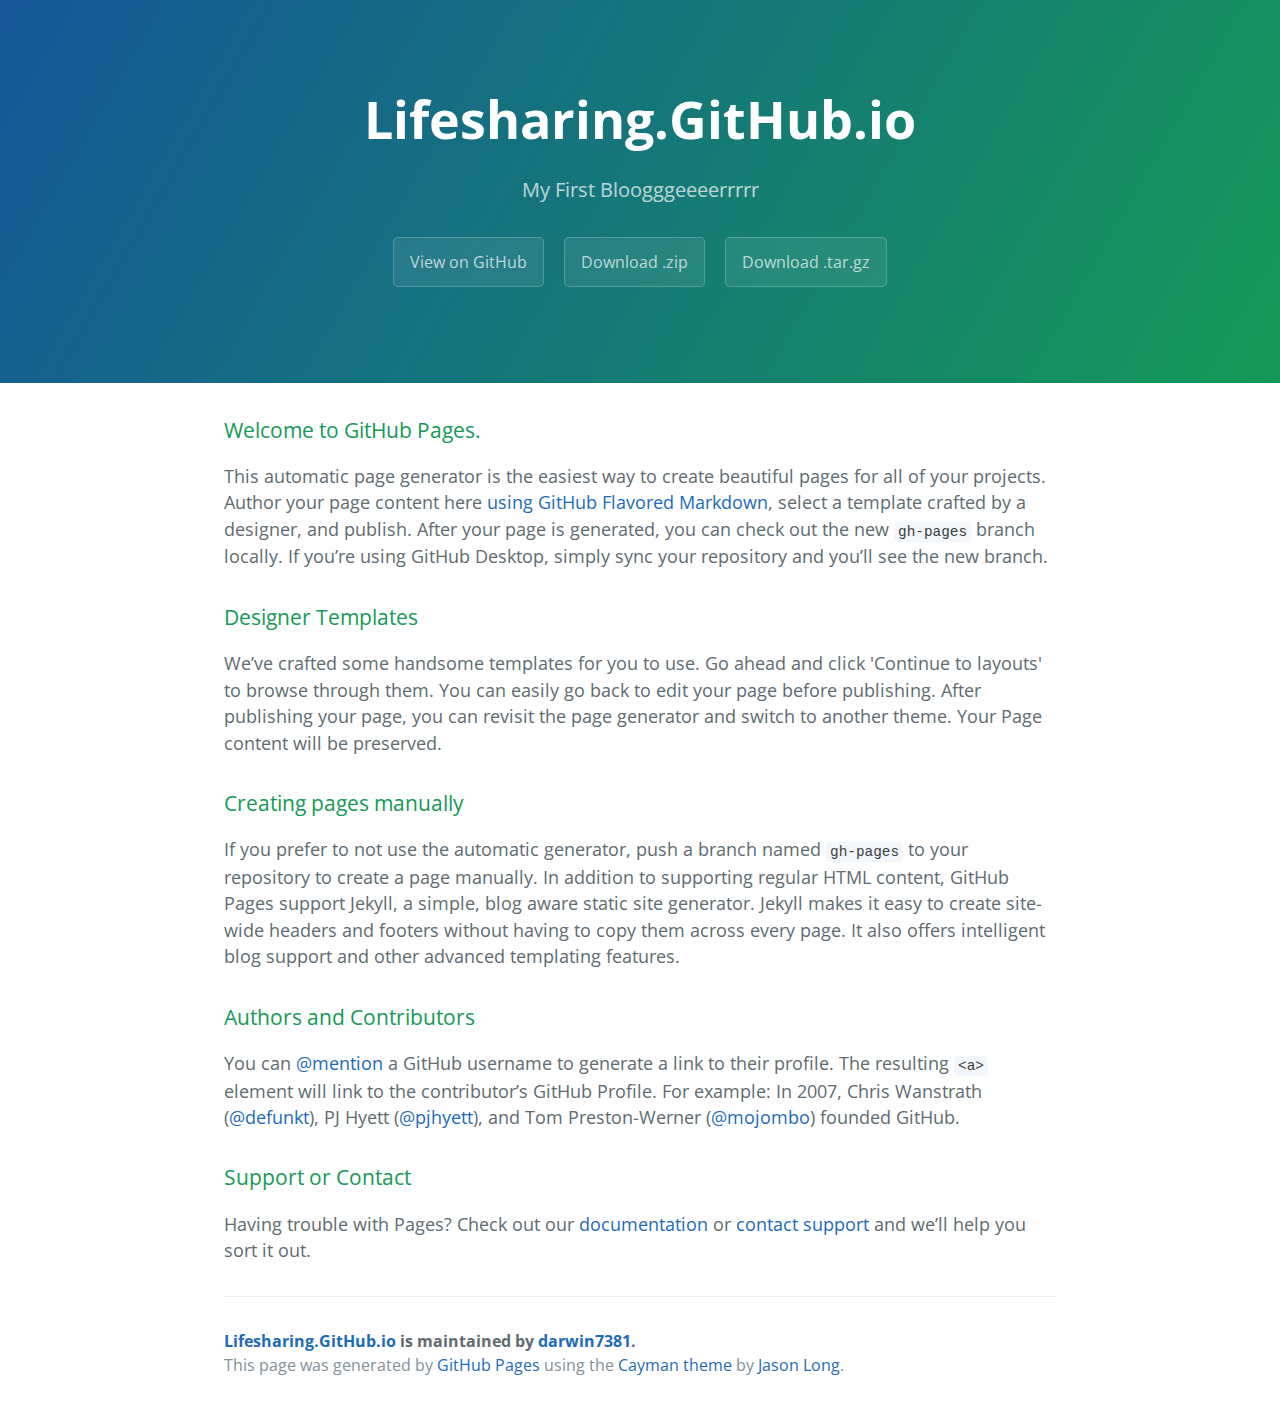
==== commit de7b7f65: "Create gh-pages branch via GitHub" ====
--- a/index.html
+++ b/index.html
@@ -1,438 +1,57 @@
+<!DOCTYPE html>
+<html lang="en-us">
+  <head>
+    <meta charset="UTF-8">
+    <title>Lifesharing.GitHub.io by darwin7381</title>
+    <meta name="viewport" content="width=device-width, initial-scale=1">
+    <link rel="stylesheet" type="text/css" href="stylesheets/normalize.css" media="screen">
+    <link href='https://fonts.googleapis.com/css?family=Open+Sans:400,700' rel='stylesheet' type='text/css'>
+    <link rel="stylesheet" type="text/css" href="stylesheets/stylesheet.css" media="screen">
+    <link rel="stylesheet" type="text/css" href="stylesheets/github-light.css" media="screen">
+  </head>
+  <body>
+    <section class="page-header">
+      <h1 class="project-name">Lifesharing.GitHub.io</h1>
+      <h2 class="project-tagline">My First Bloogggeeeerrrrr</h2>
+      <a href="https://github.com/darwin7381/LifeSharing.github.io" class="btn">View on GitHub</a>
+      <a href="https://github.com/darwin7381/LifeSharing.github.io/zipball/master" class="btn">Download .zip</a>
+      <a href="https://github.com/darwin7381/LifeSharing.github.io/tarball/master" class="btn">Download .tar.gz</a>
+    </section>
 
-<!DOCTYPE html>
-<html lang="null">
-    
-<head>
-    <meta charset="UTF-8">
-    <meta name="viewport" content="width=device-width, initial-scale=1">
-    <meta name="generator" content="Joey&#39;s Life">
-    <title>Joey&#39;s Life</title>
-    <meta name="author" content="Joey Luo">
-    
-    
-    
-        <link rel="alternate" type="application/atom+xml" title="RSS" href="/atom.xml">
-    
-    <meta name="description" content="政大資管,愛旅行,吃東西,傻傻的相信要改變世界">
-<meta property="og:type" content="blog">
-<meta property="og:title" content="Joey's Life">
-<meta property="og:url" content="http://yoursite.com/index.html">
-<meta property="og:site_name" content="Joey's Life">
-<meta property="og:description" content="政大資管,愛旅行,吃東西,傻傻的相信要改變世界">
-<meta name="twitter:card" content="summary">
-<meta name="twitter:title" content="Joey's Life">
-<meta name="twitter:description" content="政大資管,愛旅行,吃東西,傻傻的相信要改變世界">
-    
-    
-        
-    
-    
-    
-    
-    
-    <!--STYLES-->
-    <link rel="stylesheet" href="/assets/css/font-awesome.css">
-    <link rel="stylesheet" href="/assets/css/jquery.fancybox.css">
-    <link rel="stylesheet" href="/assets/css/jquery.fancybox-thumbs.css">
-    <link rel="stylesheet" href="/assets/css/tranquilpeak.css">
-    <!--STYLES END-->
-    
-    
-</head>
+    <section class="main-content">
+      <h3>
+<a id="welcome-to-github-pages" class="anchor" href="#welcome-to-github-pages" aria-hidden="true"><span aria-hidden="true" class="octicon octicon-link"></span></a>Welcome to GitHub Pages.</h3>
 
-    <body>
-        <div id="blog">
-            <!-- Define author's picture -->
+<p>This automatic page generator is the easiest way to create beautiful pages for all of your projects. Author your page content here <a href="https://guides.github.com/features/mastering-markdown/">using GitHub Flavored Markdown</a>, select a template crafted by a designer, and publish. After your page is generated, you can check out the new <code>gh-pages</code> branch locally. If you’re using GitHub Desktop, simply sync your repository and you’ll see the new branch.</p>
 
+<h3>
+<a id="designer-templates" class="anchor" href="#designer-templates" aria-hidden="true"><span aria-hidden="true" class="octicon octicon-link"></span></a>Designer Templates</h3>
 
-<header id="header" data-behavior="1">
-    <i id="btn-open-sidebar" class="fa fa-lg fa-bars"></i>
-    <h1 class="header-title">
-        <a class="header-title-link" href="/ ">Joey&#39;s Life</a>
-    </h1>
-    
-        
-            <a  class="header-right-icon open-algolia-search"
-                href="#about">
-        
-        
-            <i class="fa fa-lg fa-search"></i>
-        
-        </a>
-    
-</header>
+<p>We’ve crafted some handsome templates for you to use. Go ahead and click 'Continue to layouts' to browse through them. You can easily go back to edit your page before publishing. After publishing your page, you can revisit the page generator and switch to another theme. Your Page content will be preserved.</p>
 
-            <!-- Define author's picture -->
+<h3>
+<a id="creating-pages-manually" class="anchor" href="#creating-pages-manually" aria-hidden="true"><span aria-hidden="true" class="octicon octicon-link"></span></a>Creating pages manually</h3>
 
+<p>If you prefer to not use the automatic generator, push a branch named <code>gh-pages</code> to your repository to create a page manually. In addition to supporting regular HTML content, GitHub Pages support Jekyll, a simple, blog aware static site generator. Jekyll makes it easy to create site-wide headers and footers without having to copy them across every page. It also offers intelligent blog support and other advanced templating features.</p>
 
-<nav id="sidebar" data-behavior="1">
-    <div class="sidebar-container">
-        
-        
-            <ul class="sidebar-buttons">
-            
-                <li class="sidebar-button">
-                    
-                        <a  class="sidebar-button-link "
-                             href="/ "
-                            
-                        >
-                    
-                        <i class="sidebar-button-icon fa fa-lg fa-home"></i>
-                        <span class="sidebar-button-desc">Home</span>
-                    </a>
-            </li>
-            
-                <li class="sidebar-button">
-                    
-                        <a  class="sidebar-button-link "
-                             href="/all-categories"
-                            
-                        >
-                    
-                        <i class="sidebar-button-icon fa fa-lg fa-bookmark"></i>
-                        <span class="sidebar-button-desc">Categories</span>
-                    </a>
-            </li>
-            
-                <li class="sidebar-button">
-                    
-                        <a  class="sidebar-button-link "
-                             href="/all-tags"
-                            
-                        >
-                    
-                        <i class="sidebar-button-icon fa fa-lg fa-tags"></i>
-                        <span class="sidebar-button-desc">Tags</span>
-                    </a>
-            </li>
-            
-                <li class="sidebar-button">
-                    
-                        <a  class="sidebar-button-link "
-                             href="/all-archives"
-                            
-                        >
-                    
-                        <i class="sidebar-button-icon fa fa-lg fa-archive"></i>
-                        <span class="sidebar-button-desc">Archives</span>
-                    </a>
-            </li>
-            
-                <li class="sidebar-button">
-                    
-                        <a  class="sidebar-button-link open-algolia-search"
-                             href="#search"
-                            
-                        >
-                    
-                        <i class="sidebar-button-icon fa fa-lg fa-search"></i>
-                        <span class="sidebar-button-desc">Search</span>
-                    </a>
-            </li>
-            
-                <li class="sidebar-button">
-                    
-                        <a  class="sidebar-button-link "
-                             href="#about"
-                            
-                        >
-                    
-                        <i class="sidebar-button-icon fa fa-lg fa-question"></i>
-                        <span class="sidebar-button-desc">About</span>
-                    </a>
-            </li>
-            
-        </ul>
-        
-            <ul class="sidebar-buttons">
-            
-                <li class="sidebar-button">
-                    
-                        <a  class="sidebar-button-link " href="https://github.com/darwin7381" target="_blank">
-                    
-                        <i class="sidebar-button-icon fa fa-lg fa-github"></i>
-                        <span class="sidebar-button-desc">GitHub</span>
-                    </a>
-            </li>
-            
-                <li class="sidebar-button">
-                    
-                        <a  class="sidebar-button-link " href="https://facebook.com/darwin7381" target="_blank">
-                    
-                        <i class="sidebar-button-icon fa fa-lg fa-facebook"></i>
-                        <span class="sidebar-button-desc">Facebook</span>
-                    </a>
-            </li>
-            
-                <li class="sidebar-button">
-                    
-                        <a  class="sidebar-button-link " href="mailto:darwin7381987654@gmail.com" target="_blank">
-                    
-                        <i class="sidebar-button-icon fa fa-lg fa-envelope-o"></i>
-                        <span class="sidebar-button-desc">Mail</span>
-                    </a>
-            </li>
-            
-        </ul>
-        
-            <ul class="sidebar-buttons">
-            
-                <li class="sidebar-button">
-                    
-                        <a  class="sidebar-button-link "
-                             href="/atom.xml"
-                            
-                        >
-                    
-                        <i class="sidebar-button-icon fa fa-lg fa-rss"></i>
-                        <span class="sidebar-button-desc">RSS</span>
-                    </a>
-            </li>
-            
-        </ul>
-        
-    </div>
-</nav>
+<h3>
+<a id="authors-and-contributors" class="anchor" href="#authors-and-contributors" aria-hidden="true"><span aria-hidden="true" class="octicon octicon-link"></span></a>Authors and Contributors</h3>
 
-            
-            <div id="main" data-behavior="1"
-                 class="
-                        hasCoverMetaIn
-                        ">
-                <section class="postShorten-group main-content-wrap">
-    
-    
-    <article class="postShorten postShorten--thumbnailimg-bottom" itemscope itemType="http://schema.org/BlogPosting">
-        <div class="postShorten-wrap">
-            
-            <div class="postShorten-header">
-                <h1 class="postShorten-title" itemprop="headline">
-                    
-                        <a class="link-unstyled" href="/2016/07/29/My-Space-first-blog/">
-                            My Space first blog
-                        </a>
-                    
-                </h1>
-                <div class="postShorten-meta">
-    <time itemprop="datePublished" datetime="2016-07-29T00:46:31+08:00">
-	
-		    Jul 29, 2016
-    	
-    </time>
-    
-</div>
+<p>You can <a href="https://help.github.com/articles/basic-writing-and-formatting-syntax/#mentioning-users-and-teams" class="user-mention">@mention</a> a GitHub username to generate a link to their profile. The resulting <code>&lt;a&gt;</code> element will link to the contributor’s GitHub Profile. For example: In 2007, Chris Wanstrath (<a href="https://github.com/defunkt" class="user-mention">@defunkt</a>), PJ Hyett (<a href="https://github.com/pjhyett" class="user-mention">@pjhyett</a>), and Tom Preston-Werner (<a href="https://github.com/mojombo" class="user-mention">@mojombo</a>) founded GitHub.</p>
 
-            </div>
-            
-                <div class="postShorten-content" itemprop="articleBody">
-                    <p>我是一隻超級大酷貓！！！<br>一隻超級酷的大酷貓<br>哈哈<br><img src="/img/貓夫妻.jpg" alt=""></p>
+<h3>
+<a id="support-or-contact" class="anchor" href="#support-or-contact" aria-hidden="true"><span aria-hidden="true" class="octicon octicon-link"></span></a>Support or Contact</h3>
 
-                    
-                        
-                    
-                    
-                        <p>
-                            <a href="/2016/07/29/My-Space-first-blog/#post-footer" class="postShorten-excerpt_link link">
-                                Comment and share
-                            </a>
-                        </p>
-                    
-                </div>
-            
-        </div>
-        
-            <a href="/2016/07/29/My-Space-first-blog/">
-                <div class="postShorten-thumbnailimg">
-                    <img alt="" itemprop="image" src="undefined"/>
-                </div>
-            </a>
-            
-        
-    </article>
-    
-    
-    <article class="postShorten postShorten--thumbnailimg-bottom" itemscope itemType="http://schema.org/BlogPosting">
-        <div class="postShorten-wrap">
-            
-            <div class="postShorten-header">
-                <h1 class="postShorten-title" itemprop="headline">
-                    
-                        <a class="link-unstyled" href="/2016/07/27/hello-world/">
-                            Hello World
-                        </a>
-                    
-                </h1>
-                <div class="postShorten-meta">
-    <time itemprop="datePublished" datetime="2016-07-27T01:38:30+08:00">
-	
-		    Jul 27, 2016
-    	
-    </time>
-    
-</div>
+<p>Having trouble with Pages? Check out our <a href="https://help.github.com/pages">documentation</a> or <a href="https://github.com/contact">contact support</a> and we’ll help you sort it out.</p>
 
-            </div>
-            
-                <div class="postShorten-content" itemprop="articleBody">
-                    <p>Welcome to <a href="https://hexo.io/" target="_blank" rel="external">Hexo</a>! This is your very first post. Check <a href="https://hexo.io/docs/" target="_blank" rel="external">documentation</a> for more info. If you get any problems when using Hexo, you can find the answer in <a href="https://hexo.io/docs/troubleshooting.html" target="_blank" rel="external">troubleshooting</a> or you can ask me on <a href="https://github.com/hexojs/hexo/issues" target="_blank" rel="external">GitHub</a>.</p>
-<h2 id="Quick-Start"><a href="#Quick-Start" class="headerlink" title="Quick Start"></a>Quick Start</h2><h3 id="Create-a-new-post"><a href="#Create-a-new-post" class="headerlink" title="Create a new post"></a>Create a new post</h3><figure class="highlight bash"><table><tr><td class="gutter"><pre><div class="line">1</div></pre></td><td class="code"><pre><div class="line">$ hexo new <span class="string">"My New Post"</span></div></pre></td></tr></table></figure>
-<p>More info: <a href="https://hexo.io/docs/writing.html" target="_blank" rel="external">Writing</a></p>
-<h3 id="Run-server"><a href="#Run-server" class="headerlink" title="Run server"></a>Run server</h3><figure class="highlight bash"><table><tr><td class="gutter"><pre><div class="line">1</div></pre></td><td class="code"><pre><div class="line">$ hexo server</div></pre></td></tr></table></figure>
-<p>More info: <a href="https://hexo.io/docs/server.html" target="_blank" rel="external">Server</a></p>
-<h3 id="Generate-static-files"><a href="#Generate-static-files" class="headerlink" title="Generate static files"></a>Generate static files</h3><figure class="highlight bash"><table><tr><td class="gutter"><pre><div class="line">1</div></pre></td><td class="code"><pre><div class="line">$ hexo generate</div></pre></td></tr></table></figure>
-<p>More info: <a href="https://hexo.io/docs/generating.html" target="_blank" rel="external">Generating</a></p>
-<h3 id="Deploy-to-remote-sites"><a href="#Deploy-to-remote-sites" class="headerlink" title="Deploy to remote sites"></a>Deploy to remote sites</h3><figure class="highlight bash"><table><tr><td class="gutter"><pre><div class="line">1</div></pre></td><td class="code"><pre><div class="line">$ hexo deploy</div></pre></td></tr></table></figure>
-<p>More info: <a href="https://hexo.io/docs/deployment.html" target="_blank" rel="external">Deployment</a></p>
+      <footer class="site-footer">
+        <span class="site-footer-owner"><a href="https://github.com/darwin7381/LifeSharing.github.io">Lifesharing.GitHub.io</a> is maintained by <a href="https://github.com/darwin7381">darwin7381</a>.</span>
 
-                    
-                        
-                    
-                    
-                        <p>
-                            <a href="/2016/07/27/hello-world/#post-footer" class="postShorten-excerpt_link link">
-                                Comment and share
-                            </a>
-                        </p>
-                    
-                </div>
-            
-        </div>
-        
-            <a href="/2016/07/27/hello-world/">
-                <div class="postShorten-thumbnailimg">
-                    <img alt="" itemprop="image" src="undefined"/>
-                </div>
-            </a>
-            
-        
-    </article>
-    
-    <div class="pagination-bar">
-    <ul class="pagination">
-        
-        
-        <li class="pagination-number">page 1 of 1</li>
-    </ul>
-</div>
+        <span class="site-footer-credits">This page was generated by <a href="https://pages.github.com">GitHub Pages</a> using the <a href="https://github.com/jasonlong/cayman-theme">Cayman theme</a> by <a href="https://twitter.com/jasonlong">Jason Long</a>.</span>
+      </footer>
 
-</section>
+    </section>
 
-
-                <footer id="footer" class="main-content-wrap">
-    <span class="copyrights">
-        Copyrights &copy; 2016 Joey Luo. All Rights Reserved.
-    </span>
-</footer>
-
-            </div>
-            
-        </div>
-        
-
-
-<div id="about">
-    <div id="about-card">
-        <div id="about-btn-close">
-            <i class="fa fa-remove"></i>
-        </div>
-        
-            <h4 id="about-card-name">Joey Luo</h4>
-        
-            <h5 id="about-card-bio"><p>author.bio</p>
-</h5>
-        
-        
-            <h5 id="about-card-job">
-                <i class="fa fa-briefcase"></i>
-                <br/>
-                <p>author.job</p>
-
-            </h5>
-        
-        
-    </div>
-</div>
-
-        <div id="algolia-search-modal" class="modal-container">
-    <div class="modal">
-        <div class="modal-header">
-            <span class="close-button"><i class="fa fa-close"></i></span>
-            <a href="https://algolia.com" target="_blank" class="searchby-algolia text-color-light link-unstyled">
-                <span class="searchby-algolia-text text-color-light text-small">by</span>
-                <img class="searchby-algolia-logo" src="https://www.algolia.com/static_assets/images/press/downloads/algolia-light.svg">
-            </a>
-            <i class="search-icon fa fa-search"></i>
-            <form id="algolia-search-form">
-                <input type="text" id="algolia-search-input" name="search"
-                    class="form-control input--large search-input" placeholder="Search "
-                    autofocus="autofocus"/>
-            </form>
-        </div>
-        <div class="modal-body">
-            <div class="no-result text-color-light text-center">no post found</div>
-            <div class="results">
-                
-                <div class="media">
-                    
-                    <div class="media-body">
-                        <a class="link-unstyled" href="http://yoursite.com/2016/07/29/My-Space-first-blog/">
-                            <h3 class="media-heading">My Space first blog</h3>
-                        </a>
-                        <span class="media-meta">
-                            <span class="media-date text-small">
-                                
-                                    Jul 29, 2016
-                                
-                            </span>
-                        </span>
-                        <div class="media-content hide-xs font-merryweather"></div>
-                    </div>
-                    <div style="clear:both;"></div>
-                    <hr>
-                </div>
-                
-                <div class="media">
-                    
-                    <div class="media-body">
-                        <a class="link-unstyled" href="http://yoursite.com/2016/07/27/hello-world/">
-                            <h3 class="media-heading">Hello World</h3>
-                        </a>
-                        <span class="media-meta">
-                            <span class="media-date text-small">
-                                
-                                    Jul 27, 2016
-                                
-                            </span>
-                        </span>
-                        <div class="media-content hide-xs font-merryweather"></div>
-                    </div>
-                    <div style="clear:both;"></div>
-                    <hr>
-                </div>
-                
-            </div>
-        </div>
-        <div class="modal-footer">
-            <p class="results-count text-medium"
-                data-message-zero="no post found"
-                data-message-one="1 post found"
-                data-message-other="{n} posts found">
-                2 posts found
-            </p>
-        </div>
-    </div>
-</div>
-        
-<div id="cover" style="background-image:url('/assets/images/cover.jpg');"></div>
-        <!--SCRIPTS-->
-<script src="/assets/js/jquery.js"></script>
-<script src="/assets/js/jquery.fancybox.js"></script>
-<script src="/assets/js/jquery.fancybox-thumbs.js"></script>
-<script src="/assets/js/tranquilpeak.js"></script>
-<!--SCRIPTS END-->
-
-
-
-    </body>
+  
+  </body>
 </html>
--- a/stylesheets/stylesheet.css
+++ b/stylesheets/stylesheet.css
@@ -0,0 +1,245 @@
+* {
+  box-sizing: border-box; }
+
+body {
+  padding: 0;
+  margin: 0;
+  font-family: "Open Sans", "Helvetica Neue", Helvetica, Arial, sans-serif;
+  font-size: 16px;
+  line-height: 1.5;
+  color: #606c71; }
+
+a {
+  color: #1e6bb8;
+  text-decoration: none; }
+  a:hover {
+    text-decoration: underline; }
+
+.btn {
+  display: inline-block;
+  margin-bottom: 1rem;
+  color: rgba(255, 255, 255, 0.7);
+  background-color: rgba(255, 255, 255, 0.08);
+  border-color: rgba(255, 255, 255, 0.2);
+  border-style: solid;
+  border-width: 1px;
+  border-radius: 0.3rem;
+  transition: color 0.2s, background-color 0.2s, border-color 0.2s; }
+  .btn + .btn {
+    margin-left: 1rem; }
+
+.btn:hover {
+  color: rgba(255, 255, 255, 0.8);
+  text-decoration: none;
+  background-color: rgba(255, 255, 255, 0.2);
+  border-color: rgba(255, 255, 255, 0.3); }
+
+@media screen and (min-width: 64em) {
+  .btn {
+    padding: 0.75rem 1rem; } }
+
+@media screen and (min-width: 42em) and (max-width: 64em) {
+  .btn {
+    padding: 0.6rem 0.9rem;
+    font-size: 0.9rem; } }
+
+@media screen and (max-width: 42em) {
+  .btn {
+    display: block;
+    width: 100%;
+    padding: 0.75rem;
+    font-size: 0.9rem; }
+    .btn + .btn {
+      margin-top: 1rem;
+      margin-left: 0; } }
+
+.page-header {
+  color: #fff;
+  text-align: center;
+  background-color: #159957;
+  background-image: linear-gradient(120deg, #155799, #159957); }
+
+@media screen and (min-width: 64em) {
+  .page-header {
+    padding: 5rem 6rem; } }
+
+@media screen and (min-width: 42em) and (max-width: 64em) {
+  .page-header {
+    padding: 3rem 4rem; } }
+
+@media screen and (max-width: 42em) {
+  .page-header {
+    padding: 2rem 1rem; } }
+
+.project-name {
+  margin-top: 0;
+  margin-bottom: 0.1rem; }
+
+@media screen and (min-width: 64em) {
+  .project-name {
+    font-size: 3.25rem; } }
+
+@media screen and (min-width: 42em) and (max-width: 64em) {
+  .project-name {
+    font-size: 2.25rem; } }
+
+@media screen and (max-width: 42em) {
+  .project-name {
+    font-size: 1.75rem; } }
+
+.project-tagline {
+  margin-bottom: 2rem;
+  font-weight: normal;
+  opacity: 0.7; }
+
+@media screen and (min-width: 64em) {
+  .project-tagline {
+    font-size: 1.25rem; } }
+
+@media screen and (min-width: 42em) and (max-width: 64em) {
+  .project-tagline {
+    font-size: 1.15rem; } }
+
+@media screen and (max-width: 42em) {
+  .project-tagline {
+    font-size: 1rem; } }
+
+.main-content :first-child {
+  margin-top: 0; }
+.main-content img {
+  max-width: 100%; }
+.main-content h1, .main-content h2, .main-content h3, .main-content h4, .main-content h5, .main-content h6 {
+  margin-top: 2rem;
+  margin-bottom: 1rem;
+  font-weight: normal;
+  color: #159957; }
+.main-content p {
+  margin-bottom: 1em; }
+.main-content code {
+  padding: 2px 4px;
+  font-family: Consolas, "Liberation Mono", Menlo, Courier, monospace;
+  font-size: 0.9rem;
+  color: #383e41;
+  background-color: #f3f6fa;
+  border-radius: 0.3rem; }
+.main-content pre {
+  padding: 0.8rem;
+  margin-top: 0;
+  margin-bottom: 1rem;
+  font: 1rem Consolas, "Liberation Mono", Menlo, Courier, monospace;
+  color: #567482;
+  word-wrap: normal;
+  background-color: #f3f6fa;
+  border: solid 1px #dce6f0;
+  border-radius: 0.3rem; }
+  .main-content pre > code {
+    padding: 0;
+    margin: 0;
+    font-size: 0.9rem;
+    color: #567482;
+    word-break: normal;
+    white-space: pre;
+    background: transparent;
+    border: 0; }
+.main-content .highlight {
+  margin-bottom: 1rem; }
+  .main-content .highlight pre {
+    margin-bottom: 0;
+    word-break: normal; }
+.main-content .highlight pre, .main-content pre {
+  padding: 0.8rem;
+  overflow: auto;
+  font-size: 0.9rem;
+  line-height: 1.45;
+  border-radius: 0.3rem; }
+.main-content pre code, .main-content pre tt {
+  display: inline;
+  max-width: initial;
+  padding: 0;
+  margin: 0;
+  overflow: initial;
+  line-height: inherit;
+  word-wrap: normal;
+  background-color: transparent;
+  border: 0; }
+  .main-content pre code:before, .main-content pre code:after, .main-content pre tt:before, .main-content pre tt:after {
+    content: normal; }
+.main-content ul, .main-content ol {
+  margin-top: 0; }
+.main-content blockquote {
+  padding: 0 1rem;
+  margin-left: 0;
+  color: #819198;
+  border-left: 0.3rem solid #dce6f0; }
+  .main-content blockquote > :first-child {
+    margin-top: 0; }
+  .main-content blockquote > :last-child {
+    margin-bottom: 0; }
+.main-content table {
+  display: block;
+  width: 100%;
+  overflow: auto;
+  word-break: normal;
+  word-break: keep-all; }
+  .main-content table th {
+    font-weight: bold; }
+  .main-content table th, .main-content table td {
+    padding: 0.5rem 1rem;
+    border: 1px solid #e9ebec; }
+.main-content dl {
+  padding: 0; }
+  .main-content dl dt {
+    padding: 0;
+    margin-top: 1rem;
+    font-size: 1rem;
+    font-weight: bold; }
+  .main-content dl dd {
+    padding: 0;
+    margin-bottom: 1rem; }
+.main-content hr {
+  height: 2px;
+  padding: 0;
+  margin: 1rem 0;
+  background-color: #eff0f1;
+  border: 0; }
+
+@media screen and (min-width: 64em) {
+  .main-content {
+    max-width: 64rem;
+    padding: 2rem 6rem;
+    margin: 0 auto;
+    font-size: 1.1rem; } }
+
+@media screen and (min-width: 42em) and (max-width: 64em) {
+  .main-content {
+    padding: 2rem 4rem;
+    font-size: 1.1rem; } }
+
+@media screen and (max-width: 42em) {
+  .main-content {
+    padding: 2rem 1rem;
+    font-size: 1rem; } }
+
+.site-footer {
+  padding-top: 2rem;
+  margin-top: 2rem;
+  border-top: solid 1px #eff0f1; }
+
+.site-footer-owner {
+  display: block;
+  font-weight: bold; }
+
+.site-footer-credits {
+  color: #819198; }
+
+@media screen and (min-width: 64em) {
+  .site-footer {
+    font-size: 1rem; } }
+
+@media screen and (min-width: 42em) and (max-width: 64em) {
+  .site-footer {
+    font-size: 1rem; } }
+
+@media screen and (max-width: 42em) {
+  .site-footer {
+    font-size: 0.9rem; } }
--- a/stylesheets/github-light.css
+++ b/stylesheets/github-light.css
@@ -0,0 +1,124 @@
+/*
+The MIT License (MIT)
+
+Copyright (c) 2016 GitHub, Inc.
+
+Permission is hereby granted, free of charge, to any person obtaining a copy
+of this software and associated documentation files (the "Software"), to deal
+in the Software without restriction, including without limitation the rights
+to use, copy, modify, merge, publish, distribute, sublicense, and/or sell
+copies of the Software, and to permit persons to whom the Software is
+furnished to do so, subject to the following conditions:
+
+The above copyright notice and this permission notice shall be included in all
+copies or substantial portions of the Software.
+
+THE SOFTWARE IS PROVIDED "AS IS", WITHOUT WARRANTY OF ANY KIND, EXPRESS OR
+IMPLIED, INCLUDING BUT NOT LIMITED TO THE WARRANTIES OF MERCHANTABILITY,
+FITNESS FOR A PARTICULAR PURPOSE AND NONINFRINGEMENT. IN NO EVENT SHALL THE
+AUTHORS OR COPYRIGHT HOLDERS BE LIABLE FOR ANY CLAIM, DAMAGES OR OTHER
+LIABILITY, WHETHER IN AN ACTION OF CONTRACT, TORT OR OTHERWISE, ARISING FROM,
+OUT OF OR IN CONNECTION WITH THE SOFTWARE OR THE USE OR OTHER DEALINGS IN THE
+SOFTWARE.
+
+*/
+
+.pl-c /* comment */ {
+  color: #969896;
+}
+
+.pl-c1 /* constant, variable.other.constant, support, meta.property-name, support.constant, support.variable, meta.module-reference, markup.raw, meta.diff.header */,
+.pl-s .pl-v /* string variable */ {
+  color: #0086b3;
+}
+
+.pl-e /* entity */,
+.pl-en /* entity.name */ {
+  color: #795da3;
+}
+
+.pl-smi /* variable.parameter.function, storage.modifier.package, storage.modifier.import, storage.type.java, variable.other */,
+.pl-s .pl-s1 /* string source */ {
+  color: #333;
+}
+
+.pl-ent /* entity.name.tag */ {
+  color: #63a35c;
+}
+
+.pl-k /* keyword, storage, storage.type */ {
+  color: #a71d5d;
+}
+
+.pl-s /* string */,
+.pl-pds /* punctuation.definition.string, string.regexp.character-class */,
+.pl-s .pl-pse .pl-s1 /* string punctuation.section.embedded source */,
+.pl-sr /* string.regexp */,
+.pl-sr .pl-cce /* string.regexp constant.character.escape */,
+.pl-sr .pl-sre /* string.regexp source.ruby.embedded */,
+.pl-sr .pl-sra /* string.regexp string.regexp.arbitrary-repitition */ {
+  color: #183691;
+}
+
+.pl-v /* variable */ {
+  color: #ed6a43;
+}
+
+.pl-id /* invalid.deprecated */ {
+  color: #b52a1d;
+}
+
+.pl-ii /* invalid.illegal */ {
+  color: #f8f8f8;
+  background-color: #b52a1d;
+}
+
+.pl-sr .pl-cce /* string.regexp constant.character.escape */ {
+  font-weight: bold;
+  color: #63a35c;
+}
+
+.pl-ml /* markup.list */ {
+  color: #693a17;
+}
+
+.pl-mh /* markup.heading */,
+.pl-mh .pl-en /* markup.heading entity.name */,
+.pl-ms /* meta.separator */ {
+  font-weight: bold;
+  color: #1d3e81;
+}
+
+.pl-mq /* markup.quote */ {
+  color: #008080;
+}
+
+.pl-mi /* markup.italic */ {
+  font-style: italic;
+  color: #333;
+}
+
+.pl-mb /* markup.bold */ {
+  font-weight: bold;
+  color: #333;
+}
+
+.pl-md /* markup.deleted, meta.diff.header.from-file */ {
+  color: #bd2c00;
+  background-color: #ffecec;
+}
+
+.pl-mi1 /* markup.inserted, meta.diff.header.to-file */ {
+  color: #55a532;
+  background-color: #eaffea;
+}
+
+.pl-mdr /* meta.diff.range */ {
+  font-weight: bold;
+  color: #795da3;
+}
+
+.pl-mo /* meta.output */ {
+  color: #1d3e81;
+}
+
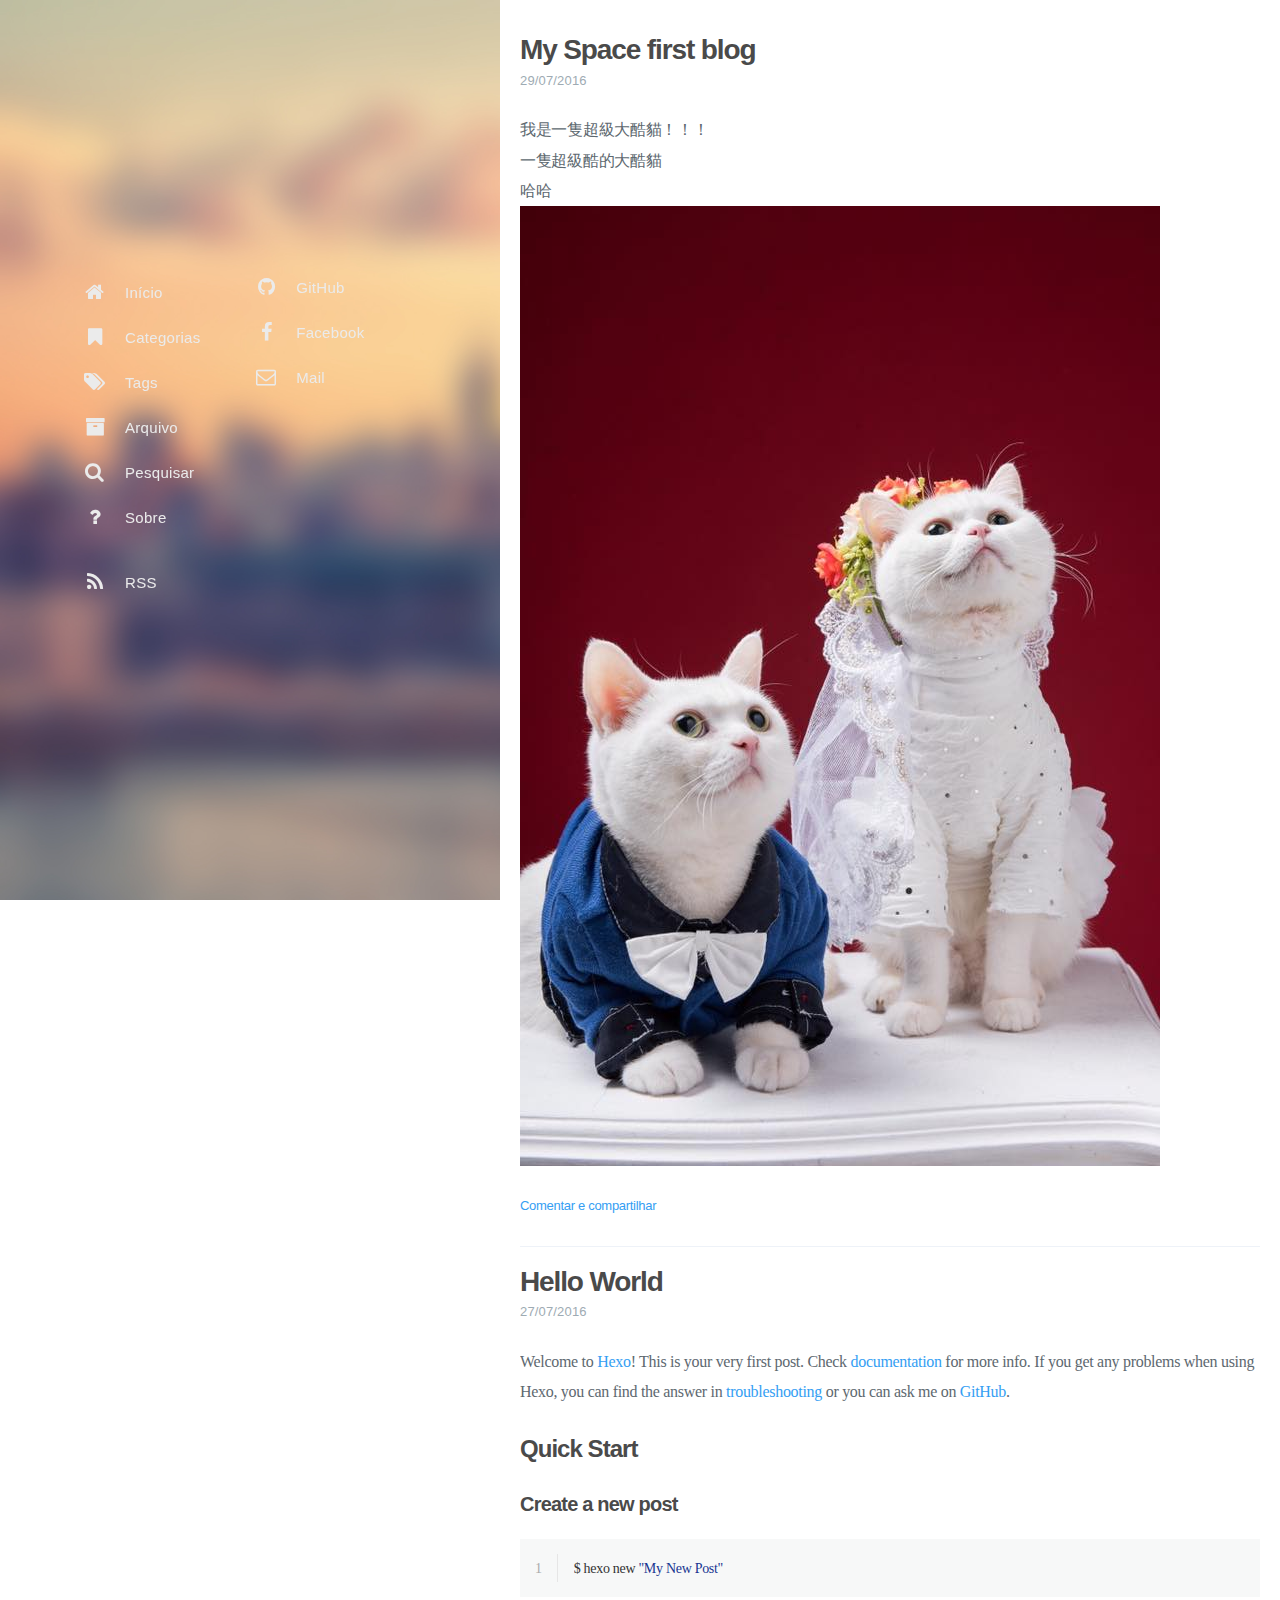
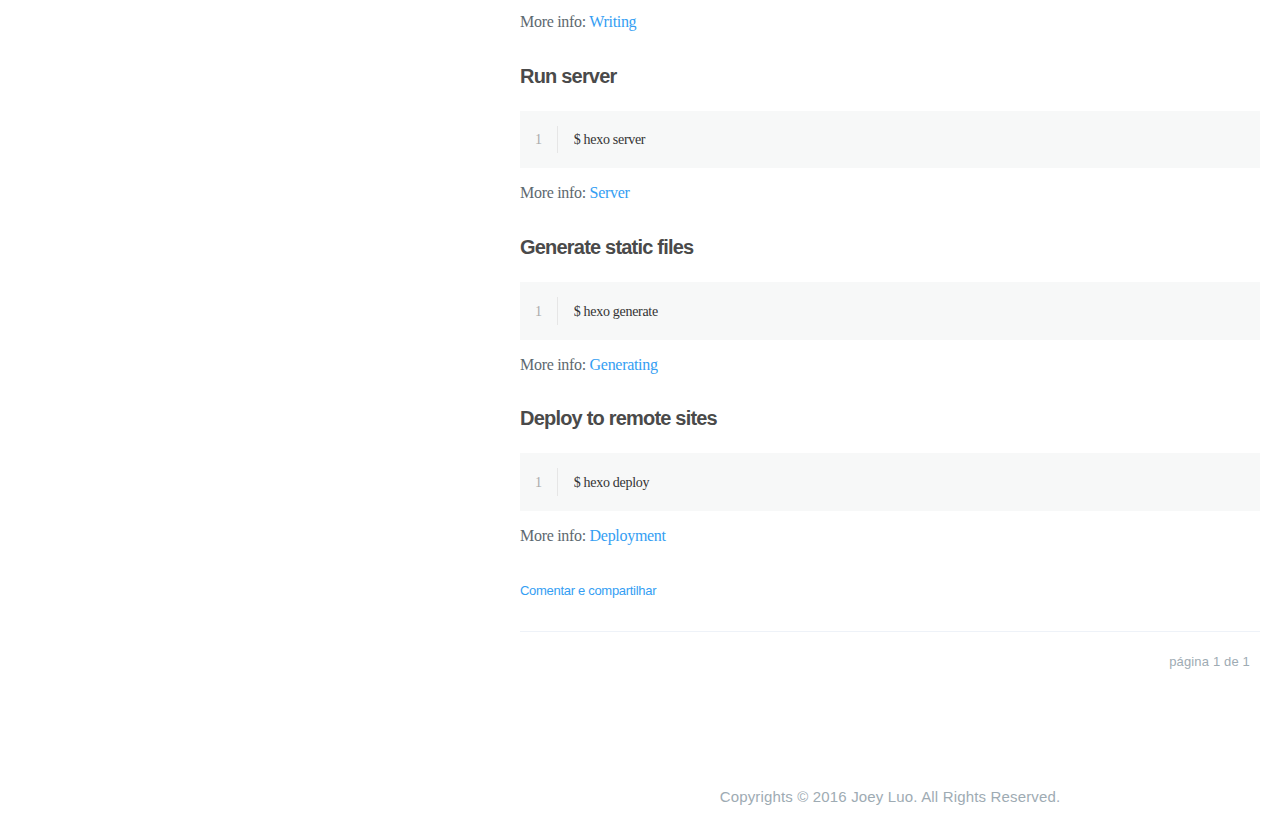
==== commit b8cde76d: "Site updated: 2016-07-31 15:48:32" ====
--- a/index.html
+++ b/index.html
@@ -1,57 +1,424 @@
+
 <!DOCTYPE html>
-<html lang="en-us">
-  <head>
+<html lang="null">
+    
+<head>
     <meta charset="UTF-8">
-    <title>Lifesharing.GitHub.io by darwin7381</title>
     <meta name="viewport" content="width=device-width, initial-scale=1">
-    <link rel="stylesheet" type="text/css" href="stylesheets/normalize.css" media="screen">
-    <link href='https://fonts.googleapis.com/css?family=Open+Sans:400,700' rel='stylesheet' type='text/css'>
-    <link rel="stylesheet" type="text/css" href="stylesheets/stylesheet.css" media="screen">
-    <link rel="stylesheet" type="text/css" href="stylesheets/github-light.css" media="screen">
-  </head>
-  <body>
-    <section class="page-header">
-      <h1 class="project-name">Lifesharing.GitHub.io</h1>
-      <h2 class="project-tagline">My First Bloogggeeeerrrrr</h2>
-      <a href="https://github.com/darwin7381/LifeSharing.github.io" class="btn">View on GitHub</a>
-      <a href="https://github.com/darwin7381/LifeSharing.github.io/zipball/master" class="btn">Download .zip</a>
-      <a href="https://github.com/darwin7381/LifeSharing.github.io/tarball/master" class="btn">Download .tar.gz</a>
-    </section>
-
-    <section class="main-content">
-      <h3>
-<a id="welcome-to-github-pages" class="anchor" href="#welcome-to-github-pages" aria-hidden="true"><span aria-hidden="true" class="octicon octicon-link"></span></a>Welcome to GitHub Pages.</h3>
-
-<p>This automatic page generator is the easiest way to create beautiful pages for all of your projects. Author your page content here <a href="https://guides.github.com/features/mastering-markdown/">using GitHub Flavored Markdown</a>, select a template crafted by a designer, and publish. After your page is generated, you can check out the new <code>gh-pages</code> branch locally. If you’re using GitHub Desktop, simply sync your repository and you’ll see the new branch.</p>
-
-<h3>
-<a id="designer-templates" class="anchor" href="#designer-templates" aria-hidden="true"><span aria-hidden="true" class="octicon octicon-link"></span></a>Designer Templates</h3>
-
-<p>We’ve crafted some handsome templates for you to use. Go ahead and click 'Continue to layouts' to browse through them. You can easily go back to edit your page before publishing. After publishing your page, you can revisit the page generator and switch to another theme. Your Page content will be preserved.</p>
-
-<h3>
-<a id="creating-pages-manually" class="anchor" href="#creating-pages-manually" aria-hidden="true"><span aria-hidden="true" class="octicon octicon-link"></span></a>Creating pages manually</h3>
-
-<p>If you prefer to not use the automatic generator, push a branch named <code>gh-pages</code> to your repository to create a page manually. In addition to supporting regular HTML content, GitHub Pages support Jekyll, a simple, blog aware static site generator. Jekyll makes it easy to create site-wide headers and footers without having to copy them across every page. It also offers intelligent blog support and other advanced templating features.</p>
-
-<h3>
-<a id="authors-and-contributors" class="anchor" href="#authors-and-contributors" aria-hidden="true"><span aria-hidden="true" class="octicon octicon-link"></span></a>Authors and Contributors</h3>
-
-<p>You can <a href="https://help.github.com/articles/basic-writing-and-formatting-syntax/#mentioning-users-and-teams" class="user-mention">@mention</a> a GitHub username to generate a link to their profile. The resulting <code>&lt;a&gt;</code> element will link to the contributor’s GitHub Profile. For example: In 2007, Chris Wanstrath (<a href="https://github.com/defunkt" class="user-mention">@defunkt</a>), PJ Hyett (<a href="https://github.com/pjhyett" class="user-mention">@pjhyett</a>), and Tom Preston-Werner (<a href="https://github.com/mojombo" class="user-mention">@mojombo</a>) founded GitHub.</p>
-
-<h3>
-<a id="support-or-contact" class="anchor" href="#support-or-contact" aria-hidden="true"><span aria-hidden="true" class="octicon octicon-link"></span></a>Support or Contact</h3>
-
-<p>Having trouble with Pages? Check out our <a href="https://help.github.com/pages">documentation</a> or <a href="https://github.com/contact">contact support</a> and we’ll help you sort it out.</p>
-
-      <footer class="site-footer">
-        <span class="site-footer-owner"><a href="https://github.com/darwin7381/LifeSharing.github.io">Lifesharing.GitHub.io</a> is maintained by <a href="https://github.com/darwin7381">darwin7381</a>.</span>
-
-        <span class="site-footer-credits">This page was generated by <a href="https://pages.github.com">GitHub Pages</a> using the <a href="https://github.com/jasonlong/cayman-theme">Cayman theme</a> by <a href="https://twitter.com/jasonlong">Jason Long</a>.</span>
-      </footer>
-
-    </section>
-
-  
-  </body>
+    <meta name="generator" content="Joey&#39;s Life">
+    <title>Joey&#39;s Life</title>
+    <meta name="author" content="Joey Luo">
+    
+    
+    
+        <link rel="alternate" type="application/atom+xml" title="RSS" href="/atom.xml">
+    
+    <meta name="description" content="政大資管,愛旅行,吃東西,傻傻的相信要改變世界">
+<meta property="og:type" content="blog">
+<meta property="og:title" content="Joey's Life">
+<meta property="og:url" content="http://yoursite.com/index.html">
+<meta property="og:site_name" content="Joey's Life">
+<meta property="og:description" content="政大資管,愛旅行,吃東西,傻傻的相信要改變世界">
+<meta name="twitter:card" content="summary">
+<meta name="twitter:title" content="Joey's Life">
+<meta name="twitter:description" content="政大資管,愛旅行,吃東西,傻傻的相信要改變世界">
+    
+    
+        
+    
+    
+    
+    
+    
+    <!--STYLES-->
+    <link rel="stylesheet" href="/assets/css/font-awesome.css">
+    <link rel="stylesheet" href="/assets/css/jquery.fancybox.css">
+    <link rel="stylesheet" href="/assets/css/jquery.fancybox-thumbs.css">
+    <link rel="stylesheet" href="/assets/css/tranquilpeak.css">
+    <!--STYLES END-->
+    
+    
+</head>
+
+    <body>
+        <div id="blog">
+            <!-- Define author's picture -->
+
+
+<header id="header" data-behavior="1">
+    <i id="btn-open-sidebar" class="fa fa-lg fa-bars"></i>
+    <h1 class="header-title">
+        <a class="header-title-link" href="/ ">Joey&#39;s Life</a>
+    </h1>
+    
+        
+            <a  class="header-right-icon open-algolia-search"
+                href="#about">
+        
+        
+            <i class="fa fa-lg fa-search"></i>
+        
+        </a>
+    
+</header>
+
+            <!-- Define author's picture -->
+
+
+<nav id="sidebar" data-behavior="1">
+    <div class="sidebar-container">
+        
+        
+            <ul class="sidebar-buttons">
+            
+                <li class="sidebar-button">
+                    
+                        <a  class="sidebar-button-link "
+                             href="/ "
+                            
+                        >
+                    
+                        <i class="sidebar-button-icon fa fa-lg fa-home"></i>
+                        <span class="sidebar-button-desc">Início</span>
+                    </a>
+            </li>
+            
+                <li class="sidebar-button">
+                    
+                        <a  class="sidebar-button-link "
+                             href="/all-categories"
+                            
+                        >
+                    
+                        <i class="sidebar-button-icon fa fa-lg fa-bookmark"></i>
+                        <span class="sidebar-button-desc">Categorias</span>
+                    </a>
+            </li>
+            
+                <li class="sidebar-button">
+                    
+                        <a  class="sidebar-button-link "
+                             href="/all-tags"
+                            
+                        >
+                    
+                        <i class="sidebar-button-icon fa fa-lg fa-tags"></i>
+                        <span class="sidebar-button-desc">Tags</span>
+                    </a>
+            </li>
+            
+                <li class="sidebar-button">
+                    
+                        <a  class="sidebar-button-link "
+                             href="/all-archives"
+                            
+                        >
+                    
+                        <i class="sidebar-button-icon fa fa-lg fa-archive"></i>
+                        <span class="sidebar-button-desc">Arquivo</span>
+                    </a>
+            </li>
+            
+                <li class="sidebar-button">
+                    
+                        <a  class="sidebar-button-link open-algolia-search"
+                             href="#search"
+                            
+                        >
+                    
+                        <i class="sidebar-button-icon fa fa-lg fa-search"></i>
+                        <span class="sidebar-button-desc">Pesquisar</span>
+                    </a>
+            </li>
+            
+                <li class="sidebar-button">
+                    
+                        <a  class="sidebar-button-link "
+                             href="#about"
+                            
+                        >
+                    
+                        <i class="sidebar-button-icon fa fa-lg fa-question"></i>
+                        <span class="sidebar-button-desc">Sobre</span>
+                    </a>
+            </li>
+            
+        </ul>
+        
+            <ul class="sidebar-buttons">
+            
+                <li class="sidebar-button">
+                    
+                        <a  class="sidebar-button-link " href="https://github.com/darwin7381" target="_blank">
+                    
+                        <i class="sidebar-button-icon fa fa-lg fa-github"></i>
+                        <span class="sidebar-button-desc">GitHub</span>
+                    </a>
+            </li>
+            
+                <li class="sidebar-button">
+                    
+                        <a  class="sidebar-button-link " href="https://facebook.com/darwin7381" target="_blank">
+                    
+                        <i class="sidebar-button-icon fa fa-lg fa-facebook"></i>
+                        <span class="sidebar-button-desc">Facebook</span>
+                    </a>
+            </li>
+            
+                <li class="sidebar-button">
+                    
+                        <a  class="sidebar-button-link " href="mailto:darwin7381987654@gmail.com" target="_blank">
+                    
+                        <i class="sidebar-button-icon fa fa-lg fa-envelope-o"></i>
+                        <span class="sidebar-button-desc">Mail</span>
+                    </a>
+            </li>
+            
+        </ul>
+        
+            <ul class="sidebar-buttons">
+            
+                <li class="sidebar-button">
+                    
+                        <a  class="sidebar-button-link "
+                             href="/atom.xml"
+                            
+                        >
+                    
+                        <i class="sidebar-button-icon fa fa-lg fa-rss"></i>
+                        <span class="sidebar-button-desc">RSS</span>
+                    </a>
+            </li>
+            
+        </ul>
+        
+    </div>
+</nav>
+
+            
+            <div id="main" data-behavior="1"
+                 class="
+                        hasCoverMetaIn
+                        ">
+                <section class="postShorten-group main-content-wrap">
+    
+    
+    <article class="postShorten postShorten--thumbnailimg-bottom" itemscope itemType="http://schema.org/BlogPosting">
+        <div class="postShorten-wrap">
+            
+            <div class="postShorten-header">
+                <h1 class="postShorten-title" itemprop="headline">
+                    
+                        <a class="link-unstyled" href="/2016/07/29/My-Space-first-blog/">
+                            My Space first blog
+                        </a>
+                    
+                </h1>
+                <div class="postShorten-meta">
+    <time itemprop="datePublished" datetime="2016-07-29T00:46:31+08:00">
+	
+		    29/07/2016
+    	
+    </time>
+    
+</div>
+
+            </div>
+            
+                <div class="postShorten-content" itemprop="articleBody">
+                    <p>我是一隻超級大酷貓！！！<br>一隻超級酷的大酷貓<br>哈哈<br><img src="/img/貓夫妻.jpg" alt=""></p>
+
+                    
+                        
+                    
+                    
+                        <p>
+                            <a href="/2016/07/29/My-Space-first-blog/#post-footer" class="postShorten-excerpt_link link">
+                                Comentar e compartilhar
+                            </a>
+                        </p>
+                    
+                </div>
+            
+        </div>
+        
+    </article>
+    
+    
+    <article class="postShorten postShorten--thumbnailimg-bottom" itemscope itemType="http://schema.org/BlogPosting">
+        <div class="postShorten-wrap">
+            
+            <div class="postShorten-header">
+                <h1 class="postShorten-title" itemprop="headline">
+                    
+                        <a class="link-unstyled" href="/2016/07/27/hello-world/">
+                            Hello World
+                        </a>
+                    
+                </h1>
+                <div class="postShorten-meta">
+    <time itemprop="datePublished" datetime="2016-07-27T01:38:30+08:00">
+	
+		    27/07/2016
+    	
+    </time>
+    
+</div>
+
+            </div>
+            
+                <div class="postShorten-content" itemprop="articleBody">
+                    <p>Welcome to <a href="https://hexo.io/" target="_blank" rel="external">Hexo</a>! This is your very first post. Check <a href="https://hexo.io/docs/" target="_blank" rel="external">documentation</a> for more info. If you get any problems when using Hexo, you can find the answer in <a href="https://hexo.io/docs/troubleshooting.html" target="_blank" rel="external">troubleshooting</a> or you can ask me on <a href="https://github.com/hexojs/hexo/issues" target="_blank" rel="external">GitHub</a>.</p>
+<h2 id="Quick-Start"><a href="#Quick-Start" class="headerlink" title="Quick Start"></a>Quick Start</h2><h3 id="Create-a-new-post"><a href="#Create-a-new-post" class="headerlink" title="Create a new post"></a>Create a new post</h3><figure class="highlight bash"><table><tr><td class="gutter"><pre><div class="line">1</div></pre></td><td class="code"><pre><div class="line">$ hexo new <span class="string">"My New Post"</span></div></pre></td></tr></table></figure>
+<p>More info: <a href="https://hexo.io/docs/writing.html" target="_blank" rel="external">Writing</a></p>
+<h3 id="Run-server"><a href="#Run-server" class="headerlink" title="Run server"></a>Run server</h3><figure class="highlight bash"><table><tr><td class="gutter"><pre><div class="line">1</div></pre></td><td class="code"><pre><div class="line">$ hexo server</div></pre></td></tr></table></figure>
+<p>More info: <a href="https://hexo.io/docs/server.html" target="_blank" rel="external">Server</a></p>
+<h3 id="Generate-static-files"><a href="#Generate-static-files" class="headerlink" title="Generate static files"></a>Generate static files</h3><figure class="highlight bash"><table><tr><td class="gutter"><pre><div class="line">1</div></pre></td><td class="code"><pre><div class="line">$ hexo generate</div></pre></td></tr></table></figure>
+<p>More info: <a href="https://hexo.io/docs/generating.html" target="_blank" rel="external">Generating</a></p>
+<h3 id="Deploy-to-remote-sites"><a href="#Deploy-to-remote-sites" class="headerlink" title="Deploy to remote sites"></a>Deploy to remote sites</h3><figure class="highlight bash"><table><tr><td class="gutter"><pre><div class="line">1</div></pre></td><td class="code"><pre><div class="line">$ hexo deploy</div></pre></td></tr></table></figure>
+<p>More info: <a href="https://hexo.io/docs/deployment.html" target="_blank" rel="external">Deployment</a></p>
+
+                    
+                        
+                    
+                    
+                        <p>
+                            <a href="/2016/07/27/hello-world/#post-footer" class="postShorten-excerpt_link link">
+                                Comentar e compartilhar
+                            </a>
+                        </p>
+                    
+                </div>
+            
+        </div>
+        
+    </article>
+    
+    <div class="pagination-bar">
+    <ul class="pagination">
+        
+        
+        <li class="pagination-number">página 1 de 1</li>
+    </ul>
+</div>
+
+</section>
+
+
+                <footer id="footer" class="main-content-wrap">
+    <span class="copyrights">
+        Copyrights &copy; 2016 Joey Luo. All Rights Reserved.
+    </span>
+</footer>
+
+            </div>
+            
+        </div>
+        
+
+
+<div id="about">
+    <div id="about-card">
+        <div id="about-btn-close">
+            <i class="fa fa-remove"></i>
+        </div>
+        
+            <h4 id="about-card-name">Joey Luo</h4>
+        
+            <h5 id="about-card-bio"><p>author.bio</p>
+</h5>
+        
+        
+            <h5 id="about-card-job">
+                <i class="fa fa-briefcase"></i>
+                <br/>
+                <p>author.job</p>
+
+            </h5>
+        
+        
+    </div>
+</div>
+
+        <div id="algolia-search-modal" class="modal-container">
+    <div class="modal">
+        <div class="modal-header">
+            <span class="close-button"><i class="fa fa-close"></i></span>
+            <a href="https://algolia.com" target="_blank" class="searchby-algolia text-color-light link-unstyled">
+                <span class="searchby-algolia-text text-color-light text-small">by</span>
+                <img class="searchby-algolia-logo" src="https://www.algolia.com/static_assets/images/press/downloads/algolia-light.svg">
+            </a>
+            <i class="search-icon fa fa-search"></i>
+            <form id="algolia-search-form">
+                <input type="text" id="algolia-search-input" name="search"
+                    class="form-control input--large search-input" placeholder="Search "
+                    autofocus="autofocus"/>
+            </form>
+        </div>
+        <div class="modal-body">
+            <div class="no-result text-color-light text-center">não foram encontrados artigos</div>
+            <div class="results">
+                
+                <div class="media">
+                    
+                    <div class="media-body">
+                        <a class="link-unstyled" href="http://yoursite.com/2016/07/29/My-Space-first-blog/">
+                            <h3 class="media-heading">My Space first blog</h3>
+                        </a>
+                        <span class="media-meta">
+                            <span class="media-date text-small">
+                                
+                                    Jul 29, 2016
+                                
+                            </span>
+                        </span>
+                        <div class="media-content hide-xs font-merryweather"></div>
+                    </div>
+                    <div style="clear:both;"></div>
+                    <hr>
+                </div>
+                
+                <div class="media">
+                    
+                    <div class="media-body">
+                        <a class="link-unstyled" href="http://yoursite.com/2016/07/27/hello-world/">
+                            <h3 class="media-heading">Hello World</h3>
+                        </a>
+                        <span class="media-meta">
+                            <span class="media-date text-small">
+                                
+                                    Jul 27, 2016
+                                
+                            </span>
+                        </span>
+                        <div class="media-content hide-xs font-merryweather"></div>
+                    </div>
+                    <div style="clear:both;"></div>
+                    <hr>
+                </div>
+                
+            </div>
+        </div>
+        <div class="modal-footer">
+            <p class="results-count text-medium"
+                data-message-zero="não foram encontrados artigos"
+                data-message-one="1 artigo encontrados"
+                data-message-other="{n} artigos encontrados">
+                2 artigos encontrados
+            </p>
+        </div>
+    </div>
+</div>
+        
+<div id="cover" style="background-image:url('/assets/images/cover.jpg');"></div>
+        <!--SCRIPTS-->
+<script src="/assets/js/jquery.js"></script>
+<script src="/assets/js/jquery.fancybox.js"></script>
+<script src="/assets/js/jquery.fancybox-thumbs.js"></script>
+<script src="/assets/js/tranquilpeak.js"></script>
+<!--SCRIPTS END-->
+
+
+
+    </body>
 </html>
--- a/assets/css/tranquilpeak.css
+++ b/assets/css/tranquilpeak.css
@@ -0,0 +1,3078 @@
+@charset "UTF-8";
+@font-face {
+  font-family: 'Open Sans';
+  font-style: normal;
+  font-weight: 400;
+  src: local("Open Sans"), local("OpenSans"), url(https://fonts.gstatic.com/s/opensans/v10/cJZKeOuBrn4kERxqtaUH3SZ2oysoEQEeKwjgmXLRnTc.ttf) format("truetype"); }
+
+@font-face {
+  font-family: 'Open Sans';
+  font-style: normal;
+  font-weight: 700;
+  src: local("Open Sans Bold"), local("OpenSans-Bold"), url(https://fonts.gstatic.com/s/opensans/v10/k3k702ZOKiLJc3WVjuplzJS3E-kSBmtLoNJPDtbj2Pk.ttf) format("truetype"); }
+
+@font-face {
+  font-family: 'Merriweather';
+  font-style: normal;
+  font-weight: 300;
+  src: local("Merriweather Light"), local("Merriweather-Light"), url(https://fonts.gstatic.com/s/merriweather/v8/ZvcMqxEwPfh2qDWBPxn6nk7nEl83IKQRaQwpv_tz1Eg.ttf) format("truetype"); }
+
+@font-face {
+  font-family: 'Merriweather';
+  font-style: normal;
+  font-weight: 400;
+  src: local("Merriweather"), url(https://fonts.gstatic.com/s/merriweather/v8/RFda8w1V0eDZheqfcyQ4EJS3E-kSBmtLoNJPDtbj2Pk.ttf) format("truetype"); }
+
+@font-face {
+  font-family: 'Merriweather';
+  font-style: normal;
+  font-weight: 700;
+  src: local("Merriweather Bold"), local("Merriweather-Bold"), url(https://fonts.gstatic.com/s/merriweather/v8/ZvcMqxEwPfh2qDWBPxn6nv83cGrqhiQgWmjXfohD0fc.ttf) format("truetype"); }
+
+@font-face {
+  font-family: 'Merriweather';
+  font-style: italic;
+  font-weight: 300;
+  src: local("Merriweather Light Italic"), local("Merriweather-LightItalic"), url(https://fonts.gstatic.com/s/merriweather/v8/EYh7Vl4ywhowqULgRdYwIGrKw6K5wsYdxr6rUL2ZGaM.ttf) format("truetype"); }
+
+@font-face {
+  font-family: 'Merriweather';
+  font-style: italic;
+  font-weight: 700;
+  src: local("Merriweather Bold Italic"), local("Merriweather-BoldItalic"), url(https://fonts.gstatic.com/s/merriweather/v8/EYh7Vl4ywhowqULgRdYwII1kRdeHIFWYEsp6A2f99b0.ttf) format("truetype"); }
+
+html {
+  font-family: "Open Sans", sans-serif;
+  font-size: 10px;
+  -ms-text-size-adjust: 100%;
+  -webkit-text-size-adjust: 100%;
+  text-size-adjust: 100%;
+  -webkit-tap-highlight-color: transparent;
+  tap-highlight-color: transparent; }
+
+body {
+  width: 100%;
+  height: 100%;
+  margin: 0;
+  padding: 0;
+  background: white;
+  font-family: "Open Sans", sans-serif;
+  font-size: 1.6rem;
+  line-height: 1.9em;
+  letter-spacing: 0.01em;
+  -webkit-font-smoothing: subpixel-antialiased;
+  font-smoothing: subpixel-antialiased; }
+  body.pushed {
+    overflow-x: hidden; }
+
+h1,
+h2,
+h3,
+h4,
+h5,
+h6 {
+  letter-spacing: -0.04em;
+  font-family: "Open Sans", sans-serif;
+  font-weight: 700;
+  line-height: 1.45em;
+  color: #4a4a4a; }
+
+h1,
+h2,
+h3 {
+  margin: 1em 0 1em 0; }
+
+h4,
+h5,
+h6 {
+  margin: 1em 0 0.5em 0; }
+
+h1 {
+  font-size: 2.8rem; }
+
+h2 {
+  font-size: 2.4rem; }
+
+h3 {
+  font-size: 2rem; }
+
+h4 {
+  font-size: 1.8rem; }
+
+h5 {
+  font-size: 1.7rem; }
+
+h6 {
+  font-size: 1.6rem; }
+
+p {
+  margin: 0 0 1.5em 0; }
+
+ul,
+ol,
+dl {
+  margin: 0 0 0.5em 0; }
+
+a, a:hover, a:active, a:visited {
+  cursor: pointer;
+  color: #349ef3;
+  text-decoration: none; }
+
+a:hover {
+  color: #349ef3;
+  text-decoration: underline; }
+
+table {
+  width: 100%;
+  background: transparent;
+  border-collapse: collapse;
+  border-spacing: 0;
+  text-align: left; }
+  table th {
+    padding: 5px 10px;
+    font-weight: bold;
+    border-bottom: 2px solid #909ba2; }
+  table td {
+    padding: 5px 10px; }
+  table tr:nth-child(2n) {
+    background: #f7f8f8; }
+
+hr {
+  margin: 1.5em 0 0;
+  outline: none;
+  border: none;
+  border-top: 1px solid #eef2f8; }
+
+dl dt {
+  font-weight: bold; }
+
+dl dd {
+  margin-left: 0; }
+
+pre > code {
+  display: block;
+  width: 100%;
+  box-sizing: border-box;
+  padding: 15px;
+  font-family: Menlo;
+  border: none;
+  margin: 0;
+  cursor: text;
+  overflow-x: auto;
+  line-height: 1.7em;
+  font-size: 1.4rem; }
+
+code {
+  font-size: 1.5rem;
+  display: inline-block;
+  font-family: Menlo;
+  font-weight: 400;
+  background-color: #f7f8f8;
+  padding: 0 10px; }
+
+acronym,
+abbr {
+  border-bottom: 1px dotted #5d686f; }
+
+blockquote {
+  border-left: 3px solid #5d686f;
+  padding: 0 15px;
+  font-style: italic;
+  margin: 1.5em 0 0; }
+  blockquote cite:before {
+    content: ' — ';
+    padding: 0 0.3em; }
+  blockquote > p:first-child {
+    margin: 0; }
+
+@media only screen and (max-width: 767px) {
+  code {
+    font-size: 1.4rem; }
+  h1 {
+    font-size: 2.6rem; }
+  h2 {
+    font-size: 2.2rem; }
+  h3 {
+    font-size: 1.8rem; }
+  h4 {
+    font-size: 1.6rem; }
+  h5 {
+    font-size: 1.5rem; }
+  h6 {
+    font-size: 1.4rem; } }
+
+@media only screen and (min-width: 768px) and (max-width: 1023px) {
+  h1 {
+    font-size: 2.65rem; }
+  h2 {
+    font-size: 2.25rem; }
+  h3 {
+    font-size: 1.85rem; }
+  h4 {
+    font-size: 1.65rem; }
+  h5 {
+    font-size: 1.55rem; }
+  h6 {
+    font-size: 1.45rem; } }
+
+#about {
+  display: none;
+  position: fixed;
+  top: 0;
+  left: 0;
+  width: 100%;
+  height: 100%;
+  background: rgba(17, 26, 35, 0);
+  text-align: center;
+  line-height: 100%;
+  overflow-y: auto;
+  overflow-x: hidden;
+  z-index: 30; }
+  #about #about-card {
+    position: relative;
+    top: -1000px;
+    display: block;
+    background: white;
+    max-width: 400px;
+    margin: 15px auto;
+    border-radius: 3px;
+    padding: 30px 0;
+    -webkit-box-shadow: 0 0 5px rgba(0, 0, 0, 0.5);
+    -moz-box-shadow: 0 0 5px rgba(0, 0, 0, 0.5);
+    box-shadow: 0 0 5px rgba(0, 0, 0, 0.5); }
+    #about #about-card #about-btn-close {
+      position: absolute;
+      top: 15px;
+      right: 15px;
+      color: #9eabb3;
+      cursor: pointer; }
+      #about #about-card #about-btn-close:hover {
+        color: #738691; }
+    #about #about-card #about-card-picture {
+      margin-bottom: 15px; }
+    #about #about-card #about-card-name {
+      margin-top: 0;
+      margin-bottom: 20px; }
+    #about #about-card #about-card-bio {
+      padding: 0 30px;
+      margin: 0 0 30px 0; }
+    #about #about-card #about-card-job,
+    #about #about-card #about-card-location {
+      display: inline-block;
+      vertical-align: top; }
+    #about #about-card #about-card-job,
+    #about #about-card #about-card-location,
+    #about #about-card #about-card-bio {
+      font-size: 1.6rem;
+      line-height: 1.9em;
+      font-weight: 400;
+      color: #5d686f; }
+
+@media only screen and (max-width: 767px) {
+  #about #about-card {
+    width: 90%; }
+    #about #about-card #about-card-job,
+    #about #about-card #about-card-location {
+      display: block;
+      width: calc(100% - 60px);
+      padding: 0 30px; }
+    #about #about-card #about-card-picture {
+      width: 90px;
+      height: 90px;
+      border-radius: 45px; }
+    #about #about-card #about-card-job {
+      margin-bottom: 15px; } }
+
+@media only screen and (min-width: 768px) {
+  #about #about-card {
+    width: 80%; }
+    #about #about-card #about-card-picture {
+      width: 110px;
+      height: 110px;
+      border-radius: 55px; }
+    #about #about-card #about-card-job,
+    #about #about-card #about-card-location {
+      display: inline-block;
+      width: calc((100% / 2) - 48px); }
+    #about #about-card #about-card-job {
+      padding: 0 15px 0 30px; }
+    #about #about-card #about-card-location {
+      padding: 0 30px 0 15px; } }
+
+#blog {
+  position: absolute;
+  top: 0;
+  left: 0;
+  width: 100%;
+  height: 100%; }
+
+#bottom-bar {
+  display: none;
+  position: fixed;
+  bottom: 0;
+  height: 60px;
+  background: white;
+  margin: 0;
+  border-top: 1px solid #eef2f8;
+  padding: 0 15px;
+  z-index: 40;
+  transition: transform .25s ease-in-out;
+  -webkit-transition: -webkit-transform .25s ease-in-out; }
+
+@media only screen and (max-width: 767px) {
+  #bottom-bar {
+    width: calc(100% - 15px * 2);
+    left: 0; }
+    #bottom-bar[data-behavior="1"].pushed, #bottom-bar[data-behavior="3"].pushed {
+      -webkit-transform: translate3d(250px, 0, 0);
+      -moz-transform: translate3d(250px, 0, 0);
+      transform: translate3d(250px, 0, 0); }
+    #bottom-bar[data-behavior="2"].pushed, #bottom-bar[data-behavior="4"].pushed {
+      -webkit-transform: translate3d(75px, 0, 0);
+      -moz-transform: translate3d(75px, 0, 0);
+      transform: translate3d(75px, 0, 0); } }
+
+@media only screen and (min-width: 768px) and (max-width: 1023px) {
+  #bottom-bar[data-behavior="1"], #bottom-bar[data-behavior="2"] {
+    width: calc(100% - 75px - 15px * 2);
+    left: 75px; }
+    #bottom-bar[data-behavior="1"].pushed, #bottom-bar[data-behavior="2"].pushed {
+      -webkit-transform: translate3d(75px, 0, 0);
+      -moz-transform: translate3d(75px, 0, 0);
+      transform: translate3d(75px, 0, 0); }
+  #bottom-bar[data-behavior="3"] {
+    width: calc(100% - 15px * 2);
+    left: 0; }
+    #bottom-bar[data-behavior="3"].pushed {
+      -webkit-transform: translate3d(250px, 0, 0);
+      -moz-transform: translate3d(250px, 0, 0);
+      transform: translate3d(250px, 0, 0); }
+  #bottom-bar[data-behavior="4"] {
+    width: calc(100% - 15px * 2);
+    left: 0; }
+    #bottom-bar[data-behavior="4"].pushed {
+      -webkit-transform: translate3d(75px, 0, 0);
+      -moz-transform: translate3d(75px, 0, 0);
+      transform: translate3d(75px, 0, 0); } }
+
+@media only screen and (min-width: 1024px) {
+  #bottom-bar[data-behavior="1"] {
+    width: calc(100% - 250px - 15px * 2);
+    left: 250px; }
+    #bottom-bar[data-behavior="1"].pushed {
+      -webkit-transform: translate3d(250px, 0, 0);
+      -moz-transform: translate3d(250px, 0, 0);
+      transform: translate3d(250px, 0, 0); }
+  #bottom-bar[data-behavior="2"] {
+    width: calc(100% - 75px - 15px * 2);
+    left: 75px; }
+    #bottom-bar[data-behavior="2"].pushed {
+      -webkit-transform: translate3d(75px, 0, 0);
+      -moz-transform: translate3d(75px, 0, 0);
+      transform: translate3d(75px, 0, 0); }
+  #bottom-bar[data-behavior="3"] {
+    width: calc(100% - 15px * 2);
+    left: 0; }
+    #bottom-bar[data-behavior="3"].pushed {
+      -webkit-transform: translate3d(250px, 0, 0);
+      -moz-transform: translate3d(250px, 0, 0);
+      transform: translate3d(250px, 0, 0); }
+  #bottom-bar[data-behavior="4"] {
+    width: calc(100% - 15px * 2);
+    left: 0; }
+    #bottom-bar[data-behavior="4"].pushed {
+      -webkit-transform: translate3d(75px, 0, 0);
+      -moz-transform: translate3d(75px, 0, 0);
+      transform: translate3d(75px, 0, 0); } }
+
+@media only screen and (min-width: 1024px) {
+  #bottom-bar[data-behavior="1"] {
+    width: calc(100% - 500px - 15px * 2);
+    left: 500px; }
+    #bottom-bar[data-behavior="1"].pushed {
+      -webkit-transform: translate3d(500px, 0, 0);
+      -moz-transform: translate3d(500px, 0, 0);
+      transform: translate3d(500px, 0, 0); }
+  #bottom-bar[data-behavior="2"] {
+    width: calc(100% - 75px - 15px * 2);
+    left: 75px; }
+    #bottom-bar[data-behavior="2"].pushed {
+      -webkit-transform: translate3d(75px, 0, 0);
+      -moz-transform: translate3d(75px, 0, 0);
+      transform: translate3d(75px, 0, 0); }
+  #bottom-bar[data-behavior="3"] {
+    width: calc(100% - 15px * 2);
+    left: 0; }
+    #bottom-bar[data-behavior="3"].pushed {
+      -webkit-transform: translate3d(500px, 0, 0);
+      -moz-transform: translate3d(500px, 0, 0);
+      transform: translate3d(500px, 0, 0); }
+  #bottom-bar[data-behavior="4"] {
+    width: calc(100% - 15px * 2);
+    left: 0; }
+    #bottom-bar[data-behavior="4"].pushed {
+      -webkit-transform: translate3d(75px, 0, 0);
+      -moz-transform: translate3d(75px, 0, 0);
+      transform: translate3d(75px, 0, 0); } }
+
+#cover {
+  position: fixed;
+  width: 100%;
+  height: 100%;
+  background-repeat: no-repeat;
+  background-size: cover;
+  top: 0;
+  left: 0;
+  z-index: -1; }
+
+#footer {
+  color: #9eabb3;
+  font-size: 1.5rem;
+  text-align: center;
+  margin-top: 70px;
+  height: auto;
+  padding: 20px 20px; }
+
+#header {
+  display: block;
+  width: 100%;
+  height: 55px;
+  background: #fff;
+  position: fixed;
+  top: 0;
+  border: 1px solid #eef2f8;
+  color: #88909a;
+  z-index: 20;
+  transition: transform .25s ease-in-out;
+  -webkit-transition: -webkit-transform .25s ease-in-out;
+  -webkit-backface-visibility: hidden;
+  -webkit-perspective: 1000; }
+  #header #btn-open-sidebar {
+    position: absolute;
+    top: 20px;
+    left: 20px;
+    cursor: pointer; }
+  #header .header-right-picture {
+    position: absolute;
+    top: 12.5px;
+    right: 20px;
+    display: block;
+    width: 30px;
+    height: 30px;
+    color: #88909a; }
+    #header .header-right-picture .header-picture {
+      display: block;
+      width: 30px;
+      height: 30px;
+      border-radius: 15px; }
+  #header .header-right-icon {
+    position: absolute;
+    top: 12.5px;
+    right: 20px;
+    color: #88909a; }
+  #header .header-title {
+    text-align: center;
+    font-size: 1.6rem;
+    line-height: 55px;
+    margin: 0; }
+    #header .header-title .header-title-link {
+      color: #88909a;
+      font-weight: normal; }
+      #header .header-title .header-title-link:hover, #header .header-title .header-title-link:active {
+        color: #6e7681;
+        text-decoration: none; }
+  #header.header-up {
+    -webkit-transform: translate3d(0, -55px, 0);
+    -moz-transform: translate3d(0, -55px, 0);
+    transform: translate3d(0, -55px, 0); }
+  #header[data-behavior="1"].pushed, #header[data-behavior="3"].pushed {
+    -webkit-transform: translate3d(250px, 0, 0);
+    -moz-transform: translate3d(250px, 0, 0);
+    transform: translate3d(250px, 0, 0); }
+  #header[data-behavior="2"].pushed, #header[data-behavior="4"].pushed {
+    -webkit-transform: translate3d(75px, 0, 0);
+    -moz-transform: translate3d(75px, 0, 0);
+    transform: translate3d(75px, 0, 0); }
+
+@media only screen and (min-width: 768px) {
+  #header[data-behavior="1"], #header[data-behavior="2"] {
+    display: none; } }
+
+@media only screen and (min-width: 1280px) {
+  #header[data-behavior="1"].pushed, #header[data-behavior="3"].pushed {
+    -webkit-transform: translate3d(500px, 0, 0);
+    -moz-transform: translate3d(500px, 0, 0);
+    transform: translate3d(500px, 0, 0); } }
+
+#main {
+  display: block;
+  min-height: 100%;
+  background: #fff;
+  transition: transform .25s ease-in-out;
+  -webkit-transition: -webkit-transform .25s ease-in-out; }
+  #main.hasCover.hasCoverCaption, #main.hasCover.hasCoverMetaOut {
+    padding-top: 50px !important; }
+  #main.hasCover.hasCoverMetaIn, #main.hasCover.hasCoverMetaOut.hasCoverCaption {
+    padding-top: 0 !important; }
+
+@media only screen and (max-width: 767px) {
+  #main {
+    padding-top: 70px;
+    display: block;
+    width: 100%; }
+    #main[data-behavior="1"].pushed, #main[data-behavior="3"].pushed {
+      -webkit-transform: translate3d(250px, 0, 0);
+      -moz-transform: translate3d(250px, 0, 0);
+      transform: translate3d(250px, 0, 0); }
+    #main[data-behavior="2"].pushed, #main[data-behavior="4"].pushed {
+      -webkit-transform: translate3d(75px, 0, 0);
+      -moz-transform: translate3d(75px, 0, 0);
+      transform: translate3d(75px, 0, 0); } }
+
+@media only screen and (min-width: 768px) and (max-width: 1023px) {
+  #main[data-behavior="1"], #main[data-behavior="2"] {
+    padding-top: 15px;
+    float: right;
+    width: calc(100% - 75px); }
+  #main[data-behavior="3"] {
+    padding-top: 70px;
+    display: block;
+    width: 100%; }
+    #main[data-behavior="3"].pushed {
+      -webkit-transform: translate3d(250px, 0, 0);
+      -moz-transform: translate3d(250px, 0, 0);
+      transform: translate3d(250px, 0, 0); }
+  #main[data-behavior="4"] {
+    padding-top: 70px;
+    display: block;
+    width: 100%; }
+    #main[data-behavior="4"].pushed {
+      -webkit-transform: translate3d(75px, 0, 0);
+      -moz-transform: translate3d(75px, 0, 0);
+      transform: translate3d(75px, 0, 0); } }
+
+@media only screen and (min-width: 1024px) and (max-width: 1279px) {
+  #main[data-behavior="1"] {
+    padding-top: 15px;
+    float: right;
+    width: calc(100% - 250px); }
+  #main[data-behavior="2"] {
+    padding-top: 15px;
+    float: right;
+    width: calc(100% - 75px); }
+  #main[data-behavior="3"] {
+    padding-top: 70px;
+    display: block;
+    width: 100%; }
+    #main[data-behavior="3"].pushed {
+      -webkit-transform: translate3d(250px, 0, 0);
+      -moz-transform: translate3d(250px, 0, 0);
+      transform: translate3d(250px, 0, 0); }
+  #main[data-behavior="4"] {
+    padding-top: 70px;
+    display: block;
+    width: 100%; }
+    #main[data-behavior="4"].pushed {
+      -webkit-transform: translate3d(75px, 0, 0);
+      -moz-transform: translate3d(75px, 0, 0);
+      transform: translate3d(75px, 0, 0); } }
+
+@media only screen and (min-width: 1280px) {
+  #main[data-behavior="1"] {
+    padding-top: 15px;
+    float: right;
+    width: calc(100% - 500px); }
+  #main[data-behavior="2"] {
+    padding-top: 15px;
+    float: right;
+    width: calc(100% - 75px); }
+  #main[data-behavior="3"] {
+    padding-top: 70px;
+    display: block;
+    width: 100%; }
+    #main[data-behavior="3"].pushed {
+      -webkit-transform: translate3d(500px, 0, 0);
+      -moz-transform: translate3d(500px, 0, 0);
+      transform: translate3d(500px, 0, 0); }
+  #main[data-behavior="4"] {
+    padding-top: 70px;
+    display: block;
+    width: 100%; }
+    #main[data-behavior="4"].pushed {
+      -webkit-transform: translate3d(75px, 0, 0);
+      -moz-transform: translate3d(75px, 0, 0);
+      transform: translate3d(75px, 0, 0); } }
+
+#sidebar {
+  font-family: "Open Sans", sans-serif;
+  height: 100%;
+  position: fixed;
+  top: 0;
+  background: rgba(17, 26, 35, 0);
+  overflow: auto;
+  z-index: 20;
+  transition: transform .25s ease-in-out;
+  -webkit-transition: -webkit-transform .25s ease-in-out;
+  -webkit-font-smoothing: antialiased;
+  font-smoothing: antialiased; }
+  #sidebar .sidebar-profile {
+    color: #ebebeb;
+    text-align: center;
+    padding-top: 18px;
+    margin-bottom: 15px; }
+    #sidebar .sidebar-profile .sidebar-profile-picture {
+      display: block;
+      margin: 0 auto; }
+    #sidebar .sidebar-profile .sidebar-profile-name {
+      font-size: 1.1em;
+      color: #ebebeb; }
+  #sidebar ul.sidebar-buttons {
+    padding: 0;
+    margin: 0 0 20px 0; }
+    #sidebar ul.sidebar-buttons li.sidebar-button {
+      display: block;
+      width: 100%;
+      height: 45px;
+      line-height: 45px; }
+      #sidebar ul.sidebar-buttons li.sidebar-button .sidebar-button-link {
+        color: #ebebeb;
+        display: block;
+        height: 100%; }
+        #sidebar ul.sidebar-buttons li.sidebar-button .sidebar-button-link:hover, #sidebar ul.sidebar-buttons li.sidebar-button .sidebar-button-link:active {
+          text-decoration: none;
+          color: white; }
+    #sidebar ul.sidebar-buttons:first-child {
+      margin-top: 5px; }
+
+@media only screen and (max-width: 767px) {
+  #sidebar[data-behavior="1"], #sidebar[data-behavior="3"] {
+    left: -250px;
+    width: 250px; }
+    #sidebar[data-behavior="1"] .sidebar-profile, #sidebar[data-behavior="3"] .sidebar-profile {
+      height: 130px;
+      padding-top: 40px;
+      padding-bottom: 7.5px; }
+      #sidebar[data-behavior="1"] .sidebar-profile .sidebar-profile-picture, #sidebar[data-behavior="3"] .sidebar-profile .sidebar-profile-picture {
+        width: 90px;
+        height: 90px;
+        border-radius: 90px;
+        margin-bottom: 5px; }
+      #sidebar[data-behavior="1"] .sidebar-profile .sidebar-profile-name, #sidebar[data-behavior="3"] .sidebar-profile .sidebar-profile-name {
+        font-size: 1.6rem; }
+    #sidebar[data-behavior="1"] ul.sidebar-buttons li.sidebar-button, #sidebar[data-behavior="3"] ul.sidebar-buttons li.sidebar-button {
+      text-align: left; }
+      #sidebar[data-behavior="1"] ul.sidebar-buttons li.sidebar-button .sidebar-button-link, #sidebar[data-behavior="3"] ul.sidebar-buttons li.sidebar-button .sidebar-button-link {
+        text-align: left;
+        width: auto;
+        padding-left: 23px;
+        padding-top: 0; }
+        #sidebar[data-behavior="1"] ul.sidebar-buttons li.sidebar-button .sidebar-button-link .sidebar-button-icon, #sidebar[data-behavior="3"] ul.sidebar-buttons li.sidebar-button .sidebar-button-link .sidebar-button-icon {
+          font-size: 2rem;
+          display: inline-block;
+          text-align: center;
+          width: 30px;
+          height: 30px;
+          line-height: 30px;
+          padding-top: 0;
+          vertical-align: middle;
+          margin-right: 15px; }
+        #sidebar[data-behavior="1"] ul.sidebar-buttons li.sidebar-button .sidebar-button-link .sidebar-button-desc, #sidebar[data-behavior="3"] ul.sidebar-buttons li.sidebar-button .sidebar-button-link .sidebar-button-desc {
+          display: inline-block;
+          width: auto;
+          height: 35px;
+          line-height: 35px;
+          font-size: 1.5rem;
+          letter-spacing: 0.3px;
+          vertical-align: middle; }
+    #sidebar[data-behavior="1"].pushed, #sidebar[data-behavior="3"].pushed {
+      -webkit-transform: translate3d(250px, 0, 0);
+      -moz-transform: translate3d(250px, 0, 0);
+      transform: translate3d(250px, 0, 0); }
+  #sidebar[data-behavior="2"], #sidebar[data-behavior="4"] {
+    left: -75px;
+    width: 75px; }
+    #sidebar[data-behavior="2"] .sidebar-profile .sidebar-profile-picture, #sidebar[data-behavior="4"] .sidebar-profile .sidebar-profile-picture {
+      width: 30px;
+      height: 30px;
+      line-height: 30px;
+      vertical-align: middle;
+      border-radius: 30px; }
+    #sidebar[data-behavior="2"] .sidebar-profile .sidebar-profile-name, #sidebar[data-behavior="4"] .sidebar-profile .sidebar-profile-name {
+      display: none; }
+    #sidebar[data-behavior="2"] ul.sidebar-buttons li.sidebar-button, #sidebar[data-behavior="4"] ul.sidebar-buttons li.sidebar-button {
+      text-align: center; }
+      #sidebar[data-behavior="2"] ul.sidebar-buttons li.sidebar-button .sidebar-button-link, #sidebar[data-behavior="4"] ul.sidebar-buttons li.sidebar-button .sidebar-button-link {
+        text-align: center;
+        width: 100%; }
+        #sidebar[data-behavior="2"] ul.sidebar-buttons li.sidebar-button .sidebar-button-link .sidebar-button-icon, #sidebar[data-behavior="4"] ul.sidebar-buttons li.sidebar-button .sidebar-button-link .sidebar-button-icon {
+          font-size: 2rem;
+          display: inline-block;
+          text-align: center;
+          width: 30px;
+          height: 30px;
+          line-height: 30px;
+          padding-top: 0;
+          vertical-align: middle; }
+        #sidebar[data-behavior="2"] ul.sidebar-buttons li.sidebar-button .sidebar-button-link .sidebar-button-desc, #sidebar[data-behavior="4"] ul.sidebar-buttons li.sidebar-button .sidebar-button-link .sidebar-button-desc {
+          display: none; }
+    #sidebar[data-behavior="2"].pushed, #sidebar[data-behavior="4"].pushed {
+      -webkit-transform: translate3d(75px, 0, 0);
+      -moz-transform: translate3d(75px, 0, 0);
+      transform: translate3d(75px, 0, 0); } }
+
+@media only screen and (min-width: 768px) and (max-width: 1023px) {
+  #sidebar[data-behavior="1"], #sidebar[data-behavior="2"] {
+    width: 75px; }
+    #sidebar[data-behavior="1"] .sidebar-profile .sidebar-profile-picture, #sidebar[data-behavior="2"] .sidebar-profile .sidebar-profile-picture {
+      width: 30px;
+      height: 30px;
+      line-height: 30px;
+      vertical-align: middle;
+      border-radius: 30px; }
+    #sidebar[data-behavior="1"] .sidebar-profile .sidebar-profile-name, #sidebar[data-behavior="2"] .sidebar-profile .sidebar-profile-name {
+      display: none; }
+    #sidebar[data-behavior="1"] ul.sidebar-buttons li.sidebar-button, #sidebar[data-behavior="2"] ul.sidebar-buttons li.sidebar-button {
+      text-align: center; }
+      #sidebar[data-behavior="1"] ul.sidebar-buttons li.sidebar-button .sidebar-button-link, #sidebar[data-behavior="2"] ul.sidebar-buttons li.sidebar-button .sidebar-button-link {
+        text-align: center;
+        width: 100%; }
+        #sidebar[data-behavior="1"] ul.sidebar-buttons li.sidebar-button .sidebar-button-link .sidebar-button-icon, #sidebar[data-behavior="2"] ul.sidebar-buttons li.sidebar-button .sidebar-button-link .sidebar-button-icon {
+          font-size: 2rem;
+          display: inline-block;
+          text-align: center;
+          width: 30px;
+          height: 30px;
+          line-height: 30px;
+          padding-top: 0;
+          vertical-align: middle; }
+        #sidebar[data-behavior="1"] ul.sidebar-buttons li.sidebar-button .sidebar-button-link .sidebar-button-desc, #sidebar[data-behavior="2"] ul.sidebar-buttons li.sidebar-button .sidebar-button-link .sidebar-button-desc {
+          display: none; }
+    #sidebar[data-behavior="1"].pushed, #sidebar[data-behavior="2"].pushed {
+      -webkit-transform: translate3d(75px, 0, 0);
+      -moz-transform: translate3d(75px, 0, 0);
+      transform: translate3d(75px, 0, 0); }
+  #sidebar[data-behavior="3"] {
+    left: -250px;
+    width: 250px; }
+    #sidebar[data-behavior="3"] .sidebar-profile {
+      height: 130px;
+      padding-top: 40px;
+      padding-bottom: 7.5px; }
+      #sidebar[data-behavior="3"] .sidebar-profile .sidebar-profile-picture {
+        width: 90px;
+        height: 90px;
+        border-radius: 90px;
+        margin-bottom: 5px; }
+      #sidebar[data-behavior="3"] .sidebar-profile .sidebar-profile-name {
+        font-size: 1.6rem; }
+    #sidebar[data-behavior="3"] ul.sidebar-buttons li.sidebar-button {
+      text-align: left; }
+      #sidebar[data-behavior="3"] ul.sidebar-buttons li.sidebar-button .sidebar-button-link {
+        text-align: left;
+        width: auto;
+        padding-left: 23px;
+        padding-top: 0; }
+        #sidebar[data-behavior="3"] ul.sidebar-buttons li.sidebar-button .sidebar-button-link .sidebar-button-icon {
+          font-size: 2rem;
+          display: inline-block;
+          text-align: center;
+          width: 30px;
+          height: 30px;
+          line-height: 30px;
+          padding-top: 0;
+          vertical-align: middle;
+          margin-right: 15px; }
+        #sidebar[data-behavior="3"] ul.sidebar-buttons li.sidebar-button .sidebar-button-link .sidebar-button-desc {
+          display: inline-block;
+          width: auto;
+          height: 35px;
+          line-height: 35px;
+          font-size: 1.5rem;
+          letter-spacing: 0.3px;
+          vertical-align: middle; }
+    #sidebar[data-behavior="3"].pushed {
+      -webkit-transform: translate3d(250px, 0, 0);
+      -moz-transform: translate3d(250px, 0, 0);
+      transform: translate3d(250px, 0, 0); }
+  #sidebar[data-behavior="4"] {
+    left: -75px;
+    width: 75px; }
+    #sidebar[data-behavior="4"] .sidebar-profile .sidebar-profile-picture {
+      width: 30px;
+      height: 30px;
+      line-height: 30px;
+      vertical-align: middle;
+      border-radius: 30px; }
+    #sidebar[data-behavior="4"] .sidebar-profile .sidebar-profile-name {
+      display: none; }
+    #sidebar[data-behavior="4"] ul.sidebar-buttons li.sidebar-button {
+      text-align: center; }
+      #sidebar[data-behavior="4"] ul.sidebar-buttons li.sidebar-button .sidebar-button-link {
+        text-align: center;
+        width: 100%; }
+        #sidebar[data-behavior="4"] ul.sidebar-buttons li.sidebar-button .sidebar-button-link .sidebar-button-icon {
+          font-size: 2rem;
+          display: inline-block;
+          text-align: center;
+          width: 30px;
+          height: 30px;
+          line-height: 30px;
+          padding-top: 0;
+          vertical-align: middle; }
+        #sidebar[data-behavior="4"] ul.sidebar-buttons li.sidebar-button .sidebar-button-link .sidebar-button-desc {
+          display: none; }
+    #sidebar[data-behavior="4"].pushed {
+      -webkit-transform: translate3d(75px, 0, 0);
+      -moz-transform: translate3d(75px, 0, 0);
+      transform: translate3d(75px, 0, 0); } }
+
+@media only screen and (min-width: 1024px) and (max-width: 1279px) {
+  #sidebar[data-behavior="1"] {
+    width: 250px; }
+    #sidebar[data-behavior="1"] .sidebar-profile {
+      height: 130px;
+      padding-top: 40px;
+      padding-bottom: 7.5px; }
+      #sidebar[data-behavior="1"] .sidebar-profile .sidebar-profile-picture {
+        width: 90px;
+        height: 90px;
+        border-radius: 90px;
+        margin-bottom: 5px; }
+      #sidebar[data-behavior="1"] .sidebar-profile .sidebar-profile-name {
+        font-size: 1.6rem; }
+    #sidebar[data-behavior="1"] ul.sidebar-buttons li.sidebar-button {
+      text-align: left; }
+      #sidebar[data-behavior="1"] ul.sidebar-buttons li.sidebar-button .sidebar-button-link {
+        text-align: left;
+        width: auto;
+        padding-left: 23px;
+        padding-top: 0; }
+        #sidebar[data-behavior="1"] ul.sidebar-buttons li.sidebar-button .sidebar-button-link .sidebar-button-icon {
+          font-size: 2rem;
+          display: inline-block;
+          text-align: center;
+          width: 30px;
+          height: 30px;
+          line-height: 30px;
+          padding-top: 0;
+          vertical-align: middle;
+          margin-right: 15px; }
+        #sidebar[data-behavior="1"] ul.sidebar-buttons li.sidebar-button .sidebar-button-link .sidebar-button-desc {
+          display: inline-block;
+          width: auto;
+          height: 35px;
+          line-height: 35px;
+          font-size: 1.5rem;
+          letter-spacing: 0.3px;
+          vertical-align: middle; }
+    #sidebar[data-behavior="1"].pushed {
+      -webkit-transform: translate3d(250px, 0, 0);
+      -moz-transform: translate3d(250px, 0, 0);
+      transform: translate3d(250px, 0, 0); }
+  #sidebar[data-behavior="2"] {
+    width: 75px; }
+    #sidebar[data-behavior="2"] .sidebar-profile .sidebar-profile-picture {
+      width: 30px;
+      height: 30px;
+      line-height: 30px;
+      vertical-align: middle;
+      border-radius: 30px; }
+    #sidebar[data-behavior="2"] .sidebar-profile .sidebar-profile-name {
+      display: none; }
+    #sidebar[data-behavior="2"] ul.sidebar-buttons li.sidebar-button {
+      text-align: center; }
+      #sidebar[data-behavior="2"] ul.sidebar-buttons li.sidebar-button .sidebar-button-link {
+        text-align: center;
+        width: 100%; }
+        #sidebar[data-behavior="2"] ul.sidebar-buttons li.sidebar-button .sidebar-button-link .sidebar-button-icon {
+          font-size: 2rem;
+          display: inline-block;
+          text-align: center;
+          width: 30px;
+          height: 30px;
+          line-height: 30px;
+          padding-top: 0;
+          vertical-align: middle; }
+        #sidebar[data-behavior="2"] ul.sidebar-buttons li.sidebar-button .sidebar-button-link .sidebar-button-desc {
+          display: none; }
+    #sidebar[data-behavior="2"].pushed {
+      -webkit-transform: translate3d(75px, 0, 0);
+      -moz-transform: translate3d(75px, 0, 0);
+      transform: translate3d(75px, 0, 0); }
+  #sidebar[data-behavior="3"] {
+    left: -250px;
+    width: 250px; }
+    #sidebar[data-behavior="3"] .sidebar-profile {
+      height: 130px;
+      padding-top: 40px;
+      padding-bottom: 7.5px; }
+      #sidebar[data-behavior="3"] .sidebar-profile .sidebar-profile-picture {
+        width: 90px;
+        height: 90px;
+        border-radius: 90px;
+        margin-bottom: 5px; }
+      #sidebar[data-behavior="3"] .sidebar-profile .sidebar-profile-name {
+        font-size: 1.6rem; }
+    #sidebar[data-behavior="3"] ul.sidebar-buttons li.sidebar-button {
+      text-align: left; }
+      #sidebar[data-behavior="3"] ul.sidebar-buttons li.sidebar-button .sidebar-button-link {
+        text-align: left;
+        width: auto;
+        padding-left: 23px;
+        padding-top: 0; }
+        #sidebar[data-behavior="3"] ul.sidebar-buttons li.sidebar-button .sidebar-button-link .sidebar-button-icon {
+          font-size: 2rem;
+          display: inline-block;
+          text-align: center;
+          width: 30px;
+          height: 30px;
+          line-height: 30px;
+          padding-top: 0;
+          vertical-align: middle;
+          margin-right: 15px; }
+        #sidebar[data-behavior="3"] ul.sidebar-buttons li.sidebar-button .sidebar-button-link .sidebar-button-desc {
+          display: inline-block;
+          width: auto;
+          height: 35px;
+          line-height: 35px;
+          font-size: 1.5rem;
+          letter-spacing: 0.3px;
+          vertical-align: middle; }
+    #sidebar[data-behavior="3"].pushed {
+      -webkit-transform: translate3d(250px, 0, 0);
+      -moz-transform: translate3d(250px, 0, 0);
+      transform: translate3d(250px, 0, 0); }
+  #sidebar[data-behavior="4"] {
+    left: -75px;
+    width: 75px; }
+    #sidebar[data-behavior="4"] .sidebar-profile .sidebar-profile-picture {
+      width: 30px;
+      height: 30px;
+      line-height: 30px;
+      vertical-align: middle;
+      border-radius: 30px; }
+    #sidebar[data-behavior="4"] .sidebar-profile .sidebar-profile-name {
+      display: none; }
+    #sidebar[data-behavior="4"] ul.sidebar-buttons li.sidebar-button {
+      text-align: center; }
+      #sidebar[data-behavior="4"] ul.sidebar-buttons li.sidebar-button .sidebar-button-link {
+        text-align: center;
+        width: 100%; }
+        #sidebar[data-behavior="4"] ul.sidebar-buttons li.sidebar-button .sidebar-button-link .sidebar-button-icon {
+          font-size: 2rem;
+          display: inline-block;
+          text-align: center;
+          width: 30px;
+          height: 30px;
+          line-height: 30px;
+          padding-top: 0;
+          vertical-align: middle; }
+        #sidebar[data-behavior="4"] ul.sidebar-buttons li.sidebar-button .sidebar-button-link .sidebar-button-desc {
+          display: none; }
+    #sidebar[data-behavior="4"].pushed {
+      -webkit-transform: translate3d(75px, 0, 0);
+      -moz-transform: translate3d(75px, 0, 0);
+      transform: translate3d(75px, 0, 0); } }
+
+@media only screen and (min-width: 1280px) {
+  #sidebar[data-behavior="1"] {
+    width: 500px;
+    box-sizing: border-box;
+    padding: 0 80px; }
+    #sidebar[data-behavior="1"] .sidebar-container {
+      position: relative;
+      top: 50%;
+      transform: translateY(-50%);
+      -webkit-transform: translateY(-50%);
+      -moz-transform: translateY(-50%); }
+    #sidebar[data-behavior="1"] .sidebar-profile {
+      padding-top: 0;
+      padding-bottom: 7.5px; }
+      #sidebar[data-behavior="1"] .sidebar-profile .sidebar-profile-picture {
+        width: 90px;
+        height: 90px;
+        border-radius: 90px;
+        margin-bottom: 5px; }
+      #sidebar[data-behavior="1"] .sidebar-profile .sidebar-profile-bio,
+      #sidebar[data-behavior="1"] .sidebar-profile .sidebar-profile-job,
+      #sidebar[data-behavior="1"] .sidebar-profile .sidebar-profile-location {
+        font-weight: 400;
+        font-size: 1.6rem;
+        color: #ebebeb; }
+      #sidebar[data-behavior="1"] .sidebar-profile .sidebar-profile-job,
+      #sidebar[data-behavior="1"] .sidebar-profile .sidebar-profile-location {
+        margin-top: 0;
+        width: 49%;
+        display: inline-block; }
+    #sidebar[data-behavior="1"] ul.sidebar-buttons {
+      width: 49%;
+      vertical-align: top;
+      display: inline-block; }
+      #sidebar[data-behavior="1"] ul.sidebar-buttons li.sidebar-button {
+        text-align: left;
+        box-sizing: border-box; }
+        #sidebar[data-behavior="1"] ul.sidebar-buttons li.sidebar-button .sidebar-button-link {
+          text-align: left;
+          width: auto;
+          padding-top: 0;
+          white-space: nowrap; }
+          #sidebar[data-behavior="1"] ul.sidebar-buttons li.sidebar-button .sidebar-button-link .sidebar-button-icon {
+            font-size: 2rem;
+            float: left;
+            text-align: center;
+            width: 30px;
+            height: 35px;
+            line-height: 35px;
+            padding-top: 0;
+            vertical-align: middle;
+            margin-right: 15px; }
+          #sidebar[data-behavior="1"] ul.sidebar-buttons li.sidebar-button .sidebar-button-link .sidebar-button-desc {
+            display: block;
+            width: auto;
+            height: 35px;
+            line-height: 35px;
+            font-size: 1.5rem;
+            letter-spacing: 0.3px;
+            vertical-align: middle;
+            overflow: hidden;
+            white-space: nowrap;
+            text-overflow: ellipsis; }
+        #sidebar[data-behavior="1"] ul.sidebar-buttons li.sidebar-button:nth-child(odd) {
+          padding-right: 20px; }
+    #sidebar[data-behavior="1"].pushed {
+      -webkit-transform: translate3d(500px, 0, 0);
+      -moz-transform: translate3d(500px, 0, 0);
+      transform: translate3d(500px, 0, 0); }
+  #sidebar[data-behavior="2"] {
+    width: 75px; }
+    #sidebar[data-behavior="2"] .sidebar-profile .sidebar-profile-picture {
+      width: 30px;
+      height: 30px;
+      line-height: 30px;
+      vertical-align: middle;
+      border-radius: 30px; }
+    #sidebar[data-behavior="2"] .sidebar-profile .sidebar-profile-name {
+      display: none; }
+    #sidebar[data-behavior="2"] ul.sidebar-buttons li.sidebar-button {
+      text-align: center; }
+      #sidebar[data-behavior="2"] ul.sidebar-buttons li.sidebar-button .sidebar-button-link {
+        text-align: center;
+        width: 100%; }
+        #sidebar[data-behavior="2"] ul.sidebar-buttons li.sidebar-button .sidebar-button-link .sidebar-button-icon {
+          font-size: 2rem;
+          display: inline-block;
+          text-align: center;
+          width: 30px;
+          height: 30px;
+          line-height: 30px;
+          padding-top: 0;
+          vertical-align: middle; }
+        #sidebar[data-behavior="2"] ul.sidebar-buttons li.sidebar-button .sidebar-button-link .sidebar-button-desc {
+          display: none; }
+    #sidebar[data-behavior="2"].pushed {
+      -webkit-transform: translate3d(75px, 0, 0);
+      -moz-transform: translate3d(75px, 0, 0);
+      transform: translate3d(75px, 0, 0); }
+  #sidebar[data-behavior="3"] {
+    left: -500px;
+    width: 500px;
+    box-sizing: border-box;
+    padding: 0 80px; }
+    #sidebar[data-behavior="3"] .sidebar-container {
+      position: relative;
+      top: 50%;
+      transform: translateY(-50%);
+      -webkit-transform: translateY(-50%);
+      -moz-transform: translateY(-50%); }
+    #sidebar[data-behavior="3"] .sidebar-profile {
+      padding-top: 0;
+      padding-bottom: 7.5px; }
+      #sidebar[data-behavior="3"] .sidebar-profile .sidebar-profile-picture {
+        width: 90px;
+        height: 90px;
+        border-radius: 90px;
+        margin-bottom: 5px; }
+      #sidebar[data-behavior="3"] .sidebar-profile .sidebar-profile-bio,
+      #sidebar[data-behavior="3"] .sidebar-profile .sidebar-profile-job,
+      #sidebar[data-behavior="3"] .sidebar-profile .sidebar-profile-location {
+        font-weight: 400;
+        font-size: 1.6rem;
+        color: #ebebeb; }
+      #sidebar[data-behavior="3"] .sidebar-profile .sidebar-profile-job,
+      #sidebar[data-behavior="3"] .sidebar-profile .sidebar-profile-location {
+        margin-top: 0;
+        width: 49%;
+        display: inline-block; }
+    #sidebar[data-behavior="3"] ul.sidebar-buttons {
+      width: 49%;
+      vertical-align: top;
+      display: inline-block; }
+      #sidebar[data-behavior="3"] ul.sidebar-buttons li.sidebar-button {
+        text-align: left;
+        box-sizing: border-box; }
+        #sidebar[data-behavior="3"] ul.sidebar-buttons li.sidebar-button .sidebar-button-link {
+          text-align: left;
+          width: auto;
+          padding-top: 0;
+          white-space: nowrap; }
+          #sidebar[data-behavior="3"] ul.sidebar-buttons li.sidebar-button .sidebar-button-link .sidebar-button-icon {
+            font-size: 2rem;
+            float: left;
+            text-align: center;
+            width: 30px;
+            height: 35px;
+            line-height: 35px;
+            padding-top: 0;
+            vertical-align: middle;
+            margin-right: 15px; }
+          #sidebar[data-behavior="3"] ul.sidebar-buttons li.sidebar-button .sidebar-button-link .sidebar-button-desc {
+            display: block;
+            width: auto;
+            height: 35px;
+            line-height: 35px;
+            font-size: 1.5rem;
+            letter-spacing: 0.3px;
+            vertical-align: middle;
+            overflow: hidden;
+            white-space: nowrap;
+            text-overflow: ellipsis; }
+        #sidebar[data-behavior="3"] ul.sidebar-buttons li.sidebar-button:nth-child(odd) {
+          padding-right: 20px; }
+    #sidebar[data-behavior="3"].pushed {
+      -webkit-transform: translate3d(500px, 0, 0);
+      -moz-transform: translate3d(500px, 0, 0);
+      transform: translate3d(500px, 0, 0); }
+  #sidebar[data-behavior="4"] {
+    left: -75px;
+    width: 75px; }
+    #sidebar[data-behavior="4"] .sidebar-profile .sidebar-profile-picture {
+      width: 30px;
+      height: 30px;
+      line-height: 30px;
+      vertical-align: middle;
+      border-radius: 30px; }
+    #sidebar[data-behavior="4"] .sidebar-profile .sidebar-profile-name {
+      display: none; }
+    #sidebar[data-behavior="4"] ul.sidebar-buttons li.sidebar-button {
+      text-align: center; }
+      #sidebar[data-behavior="4"] ul.sidebar-buttons li.sidebar-button .sidebar-button-link {
+        text-align: center;
+        width: 100%; }
+        #sidebar[data-behavior="4"] ul.sidebar-buttons li.sidebar-button .sidebar-button-link .sidebar-button-icon {
+          font-size: 2rem;
+          display: inline-block;
+          text-align: center;
+          width: 30px;
+          height: 30px;
+          line-height: 30px;
+          padding-top: 0;
+          vertical-align: middle; }
+        #sidebar[data-behavior="4"] ul.sidebar-buttons li.sidebar-button .sidebar-button-link .sidebar-button-desc {
+          display: none; }
+    #sidebar[data-behavior="4"].pushed {
+      -webkit-transform: translate3d(75px, 0, 0);
+      -moz-transform: translate3d(75px, 0, 0);
+      transform: translate3d(75px, 0, 0); } }
+
+@media only screen and (max-width: 1279px) {
+  #sidebar .sidebar-profile-bio {
+    display: none; } }
+
+.alert {
+  position: relative;
+  text-align: left;
+  padding: 10px 15px;
+  min-height: 30px;
+  margin: 1em 0 0;
+  border: none;
+  border-left: 3px solid; }
+  .alert p {
+    margin: 1.5em 0 0; }
+    .alert p:first-child {
+      margin: 0; }
+  .alert:not(.no-icon) {
+    padding-left: 55px; }
+    .alert:not(.no-icon):before {
+      position: absolute;
+      top: 10px;
+      left: 15px;
+      font-family: 'FontAwesome';
+      font-size: 2.5rem; }
+  .alert.info {
+    border-color: #349ef3;
+    background-color: #e6f3fe; }
+    .alert.info:not(.no-icon):before {
+      content: "\f05a";
+      color: #349ef3; }
+  .alert.success {
+    border-color: #4dc657;
+    background-color: #effaf0;
+    content: "\f058"; }
+    .alert.success:not(.no-icon):before {
+      content: "\f058";
+      color: #4dc657; }
+  .alert.warning {
+    border-color: #f5aa0a;
+    background-color: #fdf1d8; }
+    .alert.warning:not(.no-icon):before {
+      content: "\f071";
+      color: #f5aa0a; }
+  .alert.danger {
+    border-color: #f5311d;
+    background-color: #feecea; }
+    .alert.danger:not(.no-icon):before {
+      content: "\f05e";
+      color: #f5311d; }
+
+.archive-result {
+  display: none; }
+
+.archive .archive-title {
+  color: #5d686f; }
+  .archive .archive-title:hover {
+    text-decoration: underline; }
+
+.archive .archive-posts {
+  list-style: none; }
+  .archive .archive-posts .archive-post .archive-post-title {
+    margin-left: 10px;
+    color: #5d686f; }
+    .archive .archive-posts .archive-post .archive-post-title:hover {
+      text-decoration: underline; }
+  .archive .archive-posts .archive-post .archive-post-date {
+    color: #9eabb3; }
+  .archive .archive-posts .archive-post::before {
+    font-family: 'FontAwesome';
+    content: '\f0da';
+    font-size: 1.3rem; }
+
+.boxes {
+  margin-top: 20px; }
+  .boxes .box:nth-child(n + 2) {
+    margin-top: 20px; }
+
+.box {
+  border-bottom: 1px solid #eef2f8; }
+
+.btn {
+  width: auto;
+  height: auto;
+  background: white;
+  border-radius: 3px;
+  padding: 8px 15px;
+  margin: 0;
+  letter-spacing: 0.01em;
+  font-size: 1.6rem;
+  cursor: pointer; }
+  .btn:hover, .btn:focus, .btn:active {
+    text-decoration: none; }
+
+.btn--disabled,
+.btn--disabled:hover {
+  color: #bbc4c9 !important;
+  border: 1px solid #bbc4c9;
+  cursor: not-allowed;
+  text-decoration: none; }
+
+.btn--default {
+  color: #9eabb3 !important;
+  border: 1px solid #9eabb3; }
+  .btn--default:hover {
+    color: #738691 !important;
+    border: 1px solid #738691; }
+
+.btn--success {
+  color: #4dc657 !important;
+  border: 1px solid #4dc657; }
+  .btn--success:hover {
+    color: #309639 !important;
+    border: 1px solid #309639; }
+
+.btn--primary {
+  color: #349ef3 !important;
+  border: 1px solid #349ef3; }
+  .btn--primary:hover {
+    color: #0c78ce !important;
+    border: 1px solid #0c78ce; }
+
+.btn--danger {
+  color: #f5311d !important;
+  border: 1px solid #f5311d; }
+  .btn--danger:hover {
+    color: #bd1908 !important;
+    border: 1px solid #bd1908; }
+
+.btn--medium {
+  font-size: 1.5rem;
+  padding: 8px 15px; }
+
+.btn--small {
+  font-size: 1.3rem;
+  padding: 8px 15px; }
+
+.caption {
+  display: block;
+  font-family: "Merriweather", serif;
+  font-size: 1.3rem;
+  color: #81929d;
+  text-align: center;
+  font-style: italic;
+  padding-right: 10px;
+  padding-left: 10px; }
+
+figure.highlight,
+.codeblock {
+  margin: 10px 0;
+  line-height: 1.3em;
+  padding-top: 15px;
+  padding-bottom: 15px;
+  overflow: hidden; }
+  figure.highlight table,
+  .codeblock table {
+    display: block;
+    width: 100%; }
+  figure.highlight pre,
+  figure.highlight .gutter,
+  figure.highlight .code,
+  figure.highlight .tag,
+  .codeblock pre,
+  .codeblock .gutter,
+  .codeblock .code,
+  .codeblock .tag {
+    background-color: inherit;
+    font-family: Menlo;
+    border: none;
+    padding: 0;
+    margin: 0;
+    cursor: text; }
+  figure.highlight .gutter,
+  figure.highlight .code,
+  .codeblock .gutter,
+  .codeblock .code {
+    vertical-align: top; }
+  figure.highlight.plain .gutter,
+  .codeblock.plain .gutter {
+    display: none; }
+  figure.highlight figcaption,
+  .codeblock figcaption {
+    font-size: 1.3rem;
+    padding: 0 15px 20px;
+    margin: 0; }
+    figure.highlight figcaption a,
+    .codeblock figcaption a {
+      float: right; }
+  figure.highlight .gutter,
+  .codeblock .gutter {
+    border-right: 1px solid;
+    padding: 0.3em 15px; }
+  figure.highlight .code,
+  .codeblock .code {
+    padding: 0.3em 15px 0.3em 1em;
+    width: 100%; }
+    figure.highlight .code pre,
+    .codeblock .code pre {
+      max-width: calc(750px - 50px);
+      overflow-x: auto;
+      overflow-y: hidden; }
+  figure.highlight .line,
+  .codeblock .line {
+    height: 1.3em;
+    font-size: 1.4rem; }
+
+.codeblock--tabbed figure.highlight,
+.codeblock--tabbed pre > code {
+  margin-bottom: 0;
+  padding-bottom: 0; }
+
+.codeblock--tabbed figcaption a, .codeblock--tabbed figcaption span {
+  float: left !important; }
+
+.codeblock--tabbed figcaption .tabs {
+  float: right; }
+  .codeblock--tabbed figcaption .tabs .tab {
+    cursor: pointer;
+    display: inline-block;
+    margin: 0 5px;
+    padding: 0 7px; }
+    .codeblock--tabbed figcaption .tabs .tab:last-child {
+      margin-right: 0; }
+
+.gist .line,
+.gist .line-number {
+  font-family: Menlo;
+  font-size: 1em;
+  margin: 0 0 5px 0; }
+
+.figure.clear {
+  clear: both; }
+
+.figure.center .fig-img {
+  margin: 2px auto; }
+
+.figure.left, .figure.fig-20, .figure.fig-25, .figure.fig-33, .figure.fig-50, .figure.fig-75 {
+  float: left;
+  margin: 2px; }
+
+.figure.right {
+  float: right;
+  margin: 2px; }
+
+.figure.fig-20 {
+  width: calc(20% - 4px); }
+
+.figure.fig-25 {
+  width: calc(25% - 4px); }
+
+.figure.fig-33 {
+  width: calc(33.3% - 4px); }
+
+.figure.fig-50 {
+  width: calc(50% - 4px); }
+
+.figure.fig-75 {
+  width: calc(75% - 4px); }
+
+.figure.fig-100, .figure.center {
+  width: calc(100% - 4px);
+  margin: 2px; }
+
+.figure.figure--fullWidth {
+  width: 100%; }
+  .figure.figure--fullWidth .figure-img {
+    margin: 0 auto; }
+
+@media only screen and (max-width: 767px) {
+  .fig-33 .caption, .fig-25 .caption, .fig-20 .caption {
+    display: none; } }
+
+.form-control {
+  background: transparent;
+  width: 100%;
+  border: none;
+  outline: none;
+  color: #5d686f;
+  font-weight: 300; }
+  .form-control:hover, .form-control:focus {
+    outline: none; }
+
+.input--large {
+  height: auto;
+  padding: 10px 0;
+  font-size: 18px;
+  line-height: 21px; }
+
+.input--xlarge {
+  height: auto;
+  padding: 10px 0;
+  font-size: 25px;
+  line-height: 30px; }
+
+.hide {
+  display: none; }
+
+@media only screen and (max-width: 479px) {
+  .hide-xs {
+    display: none; } }
+
+@media only screen and (min-width: 480px) and (max-width: 767px) {
+  .hide-sm {
+    display: none; } }
+
+@media only screen and (min-width: 768px) and (max-width: 1023px) {
+  .hide-md {
+    display: none; } }
+
+@media only screen and (min-width: 1024px) {
+  .hide-lg {
+    display: none; } }
+
+.highlight-text {
+  display: inline;
+  padding: 3px; }
+  .highlight-text.red {
+    background-color: #ffe6e6; }
+  .highlight-text.green {
+    background-color: #cdffcd; }
+  .highlight-text.blue {
+    background-color: #e6e6ff; }
+  .highlight-text.purple {
+    background-color: #ffe6ff; }
+  .highlight-text.orange {
+    background-color: #ffedcc; }
+  .highlight-text.yellow {
+    background-color: #ffffcc; }
+  .highlight-text.cyan {
+    background-color: #ccffff; }
+  .highlight-text.primary {
+    background-color: #ddeffd; }
+  .highlight-text.success {
+    background-color: #d4f1d7; }
+  .highlight-text.warning {
+    background-color: #fdeece; }
+  .highlight-text.danger {
+    background-color: #fee3e0; }
+
+.icon-mt {
+  margin-top: 10px; }
+
+.icon-mr {
+  margin-right: 10px; }
+
+.icon-mb {
+  margin-bottom: 10px; }
+
+.icon-ml {
+  margin-left: 10px; }
+
+.image-gallery {
+  display: block;
+  position: relative;
+  height: auto;
+  overflow: hidden;
+  margin-bottom: 30px; }
+  .image-gallery .image-gallery-metabar {
+    position: absolute;
+    bottom: 0;
+    width: calc(100% - (1.5em) * 2);
+    font-family: "Open Sans";
+    font-style: italic;
+    background: rgba(0, 0, 0, 0.75);
+    font-size: 1.3rem;
+    color: white;
+    padding: 0.5em 1.5em;
+    z-index: 1; }
+  .image-gallery .image-gallery-photos .photo-box {
+    float: left;
+    position: relative;
+    overflow: hidden;
+    display: none; }
+    .image-gallery .image-gallery-photos .photo-box:first-child {
+      display: block;
+      width: 100%;
+      padding-bottom: 56.25%; }
+    .image-gallery .image-gallery-photos .photo-box .photo-box-inner {
+      position: absolute;
+      overflow: hidden; }
+      .image-gallery .image-gallery-photos .photo-box .photo-box-inner .photo {
+        width: 100%;
+        cursor: -webkit-zoom-in;
+        cursor: -moz-zoom-in; }
+  .image-gallery .image-gallery-photos--thumbnail .photo-box {
+    display: block;
+    width: 50%;
+    padding-bottom: 30%; }
+    .image-gallery .image-gallery-photos--thumbnail .photo-box:first-child {
+      width: 100%;
+      padding-bottom: 40%;
+      margin-bottom: 2px; }
+    .image-gallery .image-gallery-photos--thumbnail .photo-box:nth-child(2) {
+      margin-right: 2px;
+      width: calc(50% - 2px); }
+    .image-gallery .image-gallery-photos--thumbnail .photo-box:nth-child(n + 4) {
+      display: none; }
+
+a.link-unstyled, a.link-unstyled:hover, a.link-unstyled:active {
+  cursor: pointer !important;
+  color: inherit !important;
+  text-decoration: none !important; }
+
+a.link-unstyled a.link, a.link-unstyled a.link:hover, a.link-unstyled a.link:active {
+  text-decoration: underline !important; }
+
+a.fancybox {
+  cursor: zoom-in !important; }
+
+.main-content-wrap {
+  display: block;
+  max-width: 750px;
+  margin: 0 auto;
+  padding-right: 20px;
+  padding-left: 20px; }
+
+@media only screen and (min-width: 1024px) {
+  .markdown h1 {
+    font-size: 3rem; }
+  .markdown h2 {
+    font-size: 2.7rem; }
+  .markdown h3 {
+    font-size: 2.4rem; }
+  .markdown h4 {
+    font-size: 2.1rem; }
+  .markdown h5 {
+    font-size: 1.9rem; }
+  .markdown h6 {
+    font-size: 1.7rem; } }
+
+@media only screen and (max-width: 767px) {
+  .markdown h1 {
+    font-size: 2.65rem; }
+  .markdown h2 {
+    font-size: 2.35rem; }
+  .markdown h3 {
+    font-size: 2.05rem; }
+  .markdown h4 {
+    font-size: 1.75rem; }
+  .markdown h5 {
+    font-size: 1.55rem; }
+  .markdown h6 {
+    font-size: 1.35rem; } }
+
+@media only screen and (min-width: 768px) and (max-width: 1023px) {
+  .markdown h1 {
+    font-size: 2.8rem; }
+  .markdown h2 {
+    font-size: 2.5rem; }
+  .markdown h3 {
+    font-size: 2.2rem; }
+  .markdown h4 {
+    font-size: 1.9rem; }
+  .markdown h5 {
+    font-size: 1.7rem; }
+  .markdown h6 {
+    font-size: 1.5rem; } }
+
+.media-body, .media-left {
+  display: table-cell;
+  vertical-align: top; }
+
+.media-left {
+  float: left;
+  padding-right: 15px; }
+
+.media-body {
+  width: 100%; }
+
+.media-heading {
+  margin: 0 0 -5px; }
+
+.media-meta {
+  color: #9eabb3; }
+
+.media-content {
+  color: #5d686f; }
+
+.modal-container {
+  position: fixed;
+  top: 0;
+  left: 0;
+  width: 100%;
+  height: 100%;
+  box-sizing: border-box;
+  z-index: 1010; }
+
+.modal {
+  width: 100%;
+  height: 100%;
+  max-width: 750px;
+  box-sizing: border-box;
+  position: relative;
+  margin: 0 auto;
+  padding: 0;
+  overflow: hidden; }
+  .modal-header {
+    position: relative;
+    padding: 10px 15px 0;
+    background: white;
+    border-bottom: 1px solid #eef2f8; }
+  .modal-body {
+    position: relative;
+    padding: 0 15px;
+    overflow-y: auto;
+    background: white; }
+  .modal-footer {
+    height: 50px;
+    padding: 0 15px;
+    background: white;
+    border-top: 1px solid #eef2f8; }
+  .modal .close-button {
+    position: absolute;
+    top: 9px;
+    right: 15px;
+    color: #5d686f;
+    cursor: pointer; }
+
+.overlay {
+  display: none;
+  background: rgba(0, 0, 0, 0.5);
+  width: 100%;
+  height: 100%;
+  position: fixed;
+  top: 0;
+  left: 0;
+  z-index: 1009;
+  overflow: hidden; }
+
+@media only screen and (min-width: 768px) {
+  .modal-container {
+    padding: 50px 0;
+    left: 50%;
+    transform: translateX(-50%); }
+  .modal {
+    border-radius: 5px; } }
+
+.pagination-bar {
+  height: auto;
+  width: 100%;
+  height: 60px; }
+  .pagination-bar .pagination {
+    height: 60px;
+    line-height: 60px;
+    display: block;
+    list-style: none;
+    padding: 0 10px;
+    width: auto; }
+    .pagination-bar .pagination .pagination-prev,
+    .pagination-bar .pagination .pagination-next {
+      float: left;
+      margin-right: 10px; }
+    .pagination-bar .pagination .pagination-number {
+      float: right;
+      font-size: 1.3rem;
+      color: #9eabb3; }
+
+.post {
+  position: relative;
+  width: 100%;
+  display: inline-block;
+  vertical-align: top; }
+  .post .post-header .post-title {
+    margin: 0;
+    word-break: initial;
+    overflow: hidden; }
+    .post .post-header .post-title:hover {
+      text-decoration: none; }
+  .post .post-meta {
+    line-height: 1.5em;
+    font-family: "Open Sans", sans-serif;
+    font-size: 1.3rem;
+    font-weight: 400;
+    color: #9eabb3; }
+    .post .post-meta a {
+      color: #9eabb3; }
+  .post .post-content {
+    text-rendering: optimizelegibility;
+    letter-spacing: -0.3px;
+    font-family: "Merriweather", serif;
+    color: #5d686f;
+    margin-top: 20px;
+    font-weight: 400;
+    overflow: hidden;
+    -webkit-hypens: auto;
+    -moz-hypens: auto;
+    hypens: auto; }
+    .post .post-content img {
+      display: block;
+      width: auto;
+      max-width: 100%; }
+    .post .post-content :not(blockquote):not(.alert) > p {
+      margin: 1.5em 0 0 0; }
+  .post .post-footer {
+    margin-top: 20px; }
+    .post .post-footer-tags {
+      padding-bottom: 10px;
+      margin-bottom: 10px;
+      border-bottom: 1px solid #eef2f8; }
+
+@media only screen and (min-width: 768px) and (max-width: 1023px) {
+  .post .post-header .post-title {
+    font-size: 3.3rem; } }
+
+@media only screen and (min-width: 1024px) {
+  .post .post-header .post-title {
+    font-size: 3.7rem; } }
+
+@media only screen and (min-width: 768px) {
+  .post-content {
+    font-size: 1.7rem; } }
+
+.post-actions-wrap {
+  height: 60px;
+  padding: 0;
+  line-height: 60px;
+  clear: both; }
+  .post-actions-wrap ul.post-actions {
+    float: left;
+    padding-left: 0;
+    margin-top: 0;
+    list-style: none; }
+    .post-actions-wrap ul.post-actions li.post-action {
+      width: auto;
+      text-align: center; }
+  .post-actions-wrap ul.post-action-nav {
+    width: 45%;
+    z-index: 42; }
+    .post-actions-wrap ul.post-action-nav li.post-action {
+      float: left;
+      min-width: 42px; }
+      .post-actions-wrap ul.post-action-nav li.post-action:last-child .post-action-btn {
+        margin-left: 15px; }
+  .post-actions-wrap ul.post-action-share {
+    width: 55%;
+    z-index: 41; }
+    .post-actions-wrap ul.post-action-share li.post-action {
+      float: right; }
+      .post-actions-wrap ul.post-action-share li.post-action:nth-child(n + 3) .post-action-btn {
+        margin-right: 15px; }
+
+@media only screen and (max-width: 767px) {
+  .post-actions-wrap ul.post-action-nav {
+    width: 25%; }
+  .post-actions-wrap ul.post-action-share {
+    width: 75%; } }
+
+@media only screen and (max-width: 479px) {
+  .post-actions-wrap ul.post-action-nav {
+    width: 35%; }
+  .post-actions-wrap ul.post-action-share {
+    width: 65%; } }
+
+.pullquote {
+  text-align: left;
+  font-style: italic;
+  margin: 1.5em 0 0; }
+  .pullquote.left, .pullquote.figure.fig-20, .pullquote.figure.fig-25, .pullquote.figure.fig-33, .pullquote.figure.fig-50, .pullquote.figure.fig-75 {
+    width: 45%;
+    float: left;
+    margin: 1.5em 35px 1.5em 0; }
+  .pullquote.right {
+    width: 45%;
+    float: right;
+    margin: 1.5em 0 1.5em 35px; }
+  .pullquote.blur {
+    background-color: #eef0f1; }
+
+.post-header .post-title {
+  margin: 0;
+  word-break: initial;
+  overflow: hidden; }
+  .post-header .post-title:hover {
+    text-decoration: none; }
+
+.post-header-cover {
+  display: table;
+  position: relative;
+  top: 0;
+  left: 0;
+  background-size: cover;
+  background-position: center;
+  background-repeat: no-repeat;
+  width: 100%;
+  padding: calc(55px + 30px) 0 30px 0;
+  height: 100%;
+  z-index: 15;
+  transition: transform .25s ease-in-out;
+  -webkit-transition: -webkit-transform .25s ease-in-out;
+  -webkit-backface-visibility: hidden;
+  -webkit-perspective: 1000; }
+  .post-header-cover .post-header {
+    display: table-cell;
+    vertical-align: middle; }
+    .post-header-cover .post-header .post-title {
+      max-width: 750px;
+      margin: 0 auto;
+      color: white;
+      text-shadow: 0 2px 0 rgba(0, 0, 0, 0.9);
+      margin-bottom: 20px; }
+      .post-header-cover .post-header .post-title:hover {
+        text-decoration: none; }
+    .post-header-cover .post-header .post-meta {
+      max-width: 750px;
+      font-family: "Open Sans", sans-serif;
+      font-size: 1.6rem;
+      color: white !important;
+      font-weight: 400;
+      letter-spacing: 0.05em;
+      text-shadow: 0 1px 0 rgba(0, 0, 0, 0.9);
+      margin: 0 auto; }
+      .post-header-cover .post-header .post-meta a {
+        color: white; }
+
+.post-header-cover.post-header-cover--partial {
+  height: 60%; }
+
+.post-header-cover-caption {
+  margin: 5px 0 50px 0; }
+
+@media only screen and (max-width: 479px) {
+  .post-header-cover .post-header .post-title {
+    font-size: 2.8rem; } }
+
+@media only screen and (min-width: 480px) and (max-width: 767px) {
+  .post-header-cover .post-header .post-title {
+    font-size: 3.3rem; } }
+
+@media only screen and (max-width: 767px) {
+  .post-header-cover {
+    width: 100%;
+    left: 0; }
+    .post-header-cover[data-behavior="1"].pushed, .post-header-cover[data-behavior="3"].pushed {
+      -webkit-transform: translate3d(250px, 0, 0);
+      -moz-transform: translate3d(250px, 0, 0);
+      transform: translate3d(250px, 0, 0); }
+    .post-header-cover[data-behavior="2"].pushed, .post-header-cover[data-behavior="4"].pushed {
+      -webkit-transform: translate3d(75px, 0, 0);
+      -moz-transform: translate3d(75px, 0, 0);
+      transform: translate3d(75px, 0, 0); } }
+
+@media only screen and (min-width: 768px) and (max-width: 1023px) {
+  .post-header-cover .post-header .post-title {
+    font-size: 5.8rem;
+    line-height: 1.3em; }
+  .post-header-cover[data-behavior="1"], .post-header-cover[data-behavior="2"] {
+    width: calc(100% - 75px);
+    left: 75px; }
+  .post-header-cover[data-behavior="3"] {
+    width: 100%;
+    left: 0; }
+    .post-header-cover[data-behavior="3"].pushed {
+      -webkit-transform: translate3d(250px, 0, 0);
+      -moz-transform: translate3d(250px, 0, 0);
+      transform: translate3d(250px, 0, 0); }
+  .post-header-cover[data-behavior="4"] {
+    width: 100%;
+    left: 0; }
+    .post-header-cover[data-behavior="4"].pushed {
+      -webkit-transform: translate3d(75px, 0, 0);
+      -moz-transform: translate3d(75px, 0, 0);
+      transform: translate3d(75px, 0, 0); } }
+
+@media only screen and (min-width: 1024px) and (max-width: 1279px) {
+  .post-header-cover .post-header .post-title {
+    font-size: 6.5rem;
+    line-height: 1.3em; }
+  .post-header-cover[data-behavior="1"] {
+    width: calc(100% - 250px);
+    left: 250px; }
+  .post-header-cover[data-behavior="2"] {
+    width: calc(100% - 75px);
+    left: 75px; }
+  .post-header-cover[data-behavior="3"] {
+    width: 100%;
+    left: 0; }
+    .post-header-cover[data-behavior="3"].pushed {
+      -webkit-transform: translate3d(250px, 0, 0);
+      -moz-transform: translate3d(250px, 0, 0);
+      transform: translate3d(250px, 0, 0); }
+  .post-header-cover[data-behavior="4"] {
+    width: 100%;
+    left: 0; }
+    .post-header-cover[data-behavior="4"].pushed {
+      -webkit-transform: translate3d(75px, 0, 0);
+      -moz-transform: translate3d(75px, 0, 0);
+      transform: translate3d(75px, 0, 0); } }
+
+@media only screen and (min-width: 1280px) {
+  .post-header-cover .post-header .post-title {
+    font-size: 6.5rem;
+    line-height: 1.3em; }
+  .post-header-cover[data-behavior="1"] {
+    width: calc(100% - 500px);
+    left: 500px; }
+  .post-header-cover[data-behavior="2"] {
+    width: calc(100% - 75px);
+    left: 75px; }
+  .post-header-cover[data-behavior="3"] {
+    width: 100%;
+    left: 0; }
+    .post-header-cover[data-behavior="3"].pushed {
+      -webkit-transform: translate3d(500px, 0, 0);
+      -moz-transform: translate3d(500px, 0, 0);
+      transform: translate3d(500px, 0, 0); }
+  .post-header-cover[data-behavior="4"] {
+    width: 100%;
+    left: 0; }
+    .post-header-cover[data-behavior="4"].pushed {
+      -webkit-transform: translate3d(75px, 0, 0);
+      -moz-transform: translate3d(75px, 0, 0);
+      transform: translate3d(75px, 0, 0); } }
+
+.postShorten-group .postShorten {
+  margin-top: 15px;
+  border-bottom: 1px solid #eef2f8; }
+
+.postShorten {
+  position: relative;
+  width: 100%;
+  display: inline-block;
+  vertical-align: top; }
+  .postShorten .postShorten-thumbnailimg {
+    overflow: hidden; }
+  .postShorten .postShorten-header .postShorten-title {
+    margin: 0;
+    word-break: initial;
+    overflow: hidden; }
+    .postShorten .postShorten-header .postShorten-title:hover {
+      text-decoration: none; }
+  .postShorten .postShorten-meta {
+    line-height: 1.5em; }
+    .postShorten .postShorten-meta a {
+      color: #9eabb3; }
+  .postShorten .postShorten-meta,
+  .postShorten .postShorten-readingtime {
+    color: #9eabb3; }
+  .postShorten .postShorten-excerpt_link {
+    margin-top: -15px; }
+  .postShorten .postShorten-meta,
+  .postShorten .postShorten-readingtime,
+  .postShorten .postShorten-excerpt_link {
+    font-family: "Open Sans", sans-serif;
+    font-size: 1.3rem;
+    font-weight: 400; }
+  .postShorten .postShorten-excerpt,
+  .postShorten .postShorten-content {
+    text-rendering: optimizelegibility;
+    letter-spacing: -0.3px;
+    font-family: "Merriweather", serif;
+    color: #5d686f;
+    font-weight: 400;
+    overflow: hidden;
+    -webkit-hypens: auto;
+    -moz-hypens: auto;
+    hypens: auto; }
+    .postShorten .postShorten-excerpt img,
+    .postShorten .postShorten-content img {
+      display: block;
+      width: auto;
+      max-width: 100%; }
+  .postShorten .postShorten-excerpt {
+    margin-top: 15px; }
+  .postShorten .postShorten-content {
+    margin-top: 25px; }
+
+@media only screen and (max-width: 479px) {
+  .postShorten .postShorten-thumbnailimg {
+    display: none; }
+    .postShorten .postShorten-thumbnailimg img {
+      display: none; } }
+
+@media only screen and (min-width: 480px) {
+  .postShorten.postShorten--thumbnailimg-right .postShorten-thumbnailimg {
+    float: right;
+    margin: 5px 0 30px 15px; }
+    .postShorten.postShorten--thumbnailimg-right .postShorten-thumbnailimg img {
+      display: block;
+      width: 140px;
+      height: 140px;
+      object-fit: cover;
+      overflow: hidden; }
+  .postShorten.postShorten--thumbnailimg-right .postShorten-wrap {
+    float: left;
+    width: calc(100% - 140px - 20px); }
+  .postShorten.postShorten--thumbnailimg-left .postShorten-thumbnailimg {
+    float: left;
+    margin: 5px 15px 30px 0; }
+    .postShorten.postShorten--thumbnailimg-left .postShorten-thumbnailimg img {
+      display: block;
+      width: 140px;
+      height: 140px;
+      object-fit: cover;
+      overflow: hidden; }
+  .postShorten.postShorten--thumbnailimg-left .postShorten-wrap {
+    float: right;
+    width: calc(100% - 140px - 20px); }
+  .postShorten.postShorten--thumbnailimg-top .postShorten-thumbnailimg {
+    margin-top: 5px; }
+  .postShorten.postShorten--thumbnailimg-bottom .postShorten-wrap {
+    display: block;
+    width: 100%; }
+  .postShorten.postShorten--thumbnailimg-bottom .postShorten-excerpt > p {
+    margin-bottom: 0; }
+  .postShorten.postShorten--thumbnailimg-bottom .postShorten-thumbnailimg {
+    display: block;
+    width: 100%;
+    overflow: hidden;
+    margin: 15px 0 15px 0; }
+    .postShorten.postShorten--thumbnailimg-bottom .postShorten-thumbnailimg img {
+      width: auto;
+      height: auto; } }
+
+.share-options-bar {
+  position: fixed;
+  bottom: -156px;
+  background: white;
+  height: 155px;
+  clear: both;
+  border-top: 1px solid #eef2f8;
+  transition: transform .25s ease-in-out;
+  z-index: 50;
+  -webkit-transition: -webkit-transform .25s ease-in-out; }
+  .share-options-bar.opened {
+    -webkit-transform: translate3d(0, -155px, 0);
+    -moz-transform: translate3d(0, -155px, 0);
+    transform: translate3d(0, -155px, 0); }
+  .share-options-bar .share-options {
+    padding: 0;
+    margin: 0;
+    text-align: center;
+    list-style: none; }
+    .share-options-bar .share-options .share-option:first-child .share-option-btn {
+      padding: 20px 0 10px 0; }
+    .share-options-bar .share-options .share-option:last-child .share-option-btn {
+      padding: 10px 0 20px 0; }
+    .share-options-bar .share-options .share-option .share-option-btn {
+      color: #6e7681;
+      display: block;
+      width: 100%;
+      padding: 10px 0 10px 0; }
+      .share-options-bar .share-options .share-option .share-option-btn .fa {
+        margin-right: 15px; }
+
+.share-options-mask {
+  position: fixed;
+  top: 0;
+  left: 0;
+  width: 100%;
+  height: 100%;
+  display: none;
+  z-index: 30; }
+
+@media only screen and (max-width: 767px) {
+  .share-options-bar {
+    width: 100%; } }
+
+@media only screen and (min-width: 768px) and (max-width: 1023px) {
+  .share-options-bar[data-behavior="1"], .share-options-bar[data-behavior="2"] {
+    width: calc(100% - 75px);
+    left: 75px; }
+  .share-options-bar[data-behavior="3"], .share-options-bar[data-behavior="4"] {
+    width: 100%; } }
+
+@media only screen and (min-width: 1024px) {
+  .share-options-bar[data-behavior="1"] {
+    width: calc(100% - 250px);
+    left: 250px; }
+  .share-options-bar[data-behavior="2"] {
+    width: calc(100% - 75px);
+    left: 75px; }
+  .share-options-bar[data-behavior="3"], .share-options-bar[data-behavior="4"] {
+    width: 100%; } }
+
+a.tag,
+.tag {
+  display: inline-block;
+  background: #fff;
+  width: auto;
+  height: auto;
+  border-radius: 3px;
+  letter-spacing: 0.01em;
+  cursor: pointer;
+  margin: 0;
+  margin-right: 4px;
+  margin-bottom: 7px; }
+
+a.tag--default,
+.tag--default {
+  color: #9eabb3 !important;
+  border: 1px solid #9eabb3; }
+  a.tag--default:hover,
+  .tag--default:hover {
+    color: #738691 !important;
+    border: 1px solid #738691;
+    text-decoration: none; }
+
+a.tag--success,
+.tag--success {
+  color: #4dc657 !important;
+  border: 1px solid #4dc657; }
+  a.tag--success:hover,
+  .tag--success:hover {
+    color: #309639 !important;
+    border: 1px solid #309639;
+    text-decoration: none; }
+
+a.tag--primary,
+.tag--primary {
+  color: #349ef3 !important;
+  border: 1px solid #349ef3; }
+  a.tag--primary:hover,
+  .tag--primary:hover {
+    color: #0c78ce !important;
+    border: 1px solid #0c78ce;
+    text-decoration: none; }
+
+a.tag--danger,
+.tag--danger {
+  color: #f5311d !important;
+  border: 1px solid #f5311d; }
+  a.tag--danger:hover,
+  .tag--danger:hover {
+    color: #bd1908 !important;
+    border: 1px solid #bd1908;
+    text-decoration: none; }
+
+a.tag--default,
+.tag--default {
+  font-size: 1.3rem;
+  padding: 4.5px 15px; }
+
+a.tag--small,
+.tag--small {
+  font-size: 1.3rem;
+  padding: 2px 10px; }
+
+.text-left {
+  text-align: left !important; }
+
+.text-right {
+  text-align: right !important; }
+
+.text-center {
+  text-align: center !important; }
+
+.text-justify {
+  text-align: justify !important; }
+
+.text-nowrap {
+  white-space: nowrap !important; }
+
+.text-lowercase {
+  text-transform: lowercase !important; }
+
+.text-uppercase {
+  text-transform: uppercase !important; }
+
+.text-capitalize {
+  text-transform: capitalize !important; }
+
+.text-xsmall {
+  font-size: 1rem !important; }
+
+.text-small {
+  font-size: 1.3rem !important; }
+
+.text-medium {
+  font-size: 1.5rem !important; }
+
+.text-base {
+  font-size: 1.6rem !important; }
+
+.text-large {
+  font-size: 1.7rem !important; }
+
+.text-xlarge {
+  font-size: 1.8rem !important; }
+
+.text-strong {
+  font-weight: 700 !important; }
+
+.text-regular {
+  font-weight: 400 !important; }
+
+.text-light {
+  font-weight: 300 !important; }
+
+.text-italic {
+  font-style: italic !important; }
+
+.text-underline {
+  text-decoration: underline !important; }
+
+.text-underline-hover:hover {
+  text-decoration: underline !important; }
+
+.text-color-base {
+  color: #5d686f !important; }
+
+.text-color-light {
+  color: #9eabb3 !important; }
+
+.text-color-link {
+  color: #349ef3 !important; }
+
+.font-merryweather {
+  font-family: "Merriweather", serif; }
+
+.tooltip, [data-tooltip] {
+  position: relative;
+  cursor: pointer; }
+  .tooltip:before, [data-tooltip]:before {
+    z-index: 1000;
+    border: 6px solid transparent;
+    background: transparent;
+    content: ""; }
+  .tooltip:after, [data-tooltip]:after {
+    z-index: 1000;
+    padding: 8px;
+    min-width: 180px;
+    background-color: rgba(0, 0, 20, 0.93);
+    color: #fff;
+    content: attr(data-tooltip);
+    font-size: 0.93em;
+    line-height: 1.9em;
+    border-radius: 5px; }
+  .tooltip:before, [data-tooltip]:before, .tooltip:after, [data-tooltip]:after {
+    position: absolute;
+    visibility: hidden;
+    opacity: 0;
+    filter: alpha(opacity=0);
+    -webkit-transition: opacity 0.2s ease-in-out, visibility 0.2s ease-in-out, -webkit-transform 0.2s cubic-bezier(0.71, 1.7, 0.77, 1.24);
+    -moz-transition: opacity 0.2s ease-in-out, visibility 0.2s ease-in-out, -moz-transform 0.2s cubic-bezier(0.71, 1.7, 0.77, 1.24);
+    transition: opacity 0.2s ease-in-out, visibility 0.2s ease-in-out, transform 0.2s cubic-bezier(0.71, 1.7, 0.77, 1.24);
+    -webkit-transform: translate3d(0, 0, 0);
+    -moz-transform: translate3d(0, 0, 0);
+    -ms-transform: translate3d(0, 0, 0);
+    transform: translate3d(0, 0, 0);
+    pointer-events: none; }
+  .tooltip:hover:before, [data-tooltip]:hover:before, .tooltip:hover:after, [data-tooltip]:hover:after, .tooltip:focus:before, [data-tooltip]:focus:before, .tooltip:focus:after, [data-tooltip]:focus:after {
+    visibility: visible;
+    opacity: 1;
+    filter: alpha(opacity=100);
+    -webkit-transform: translateY(-12px);
+    -moz-transform: translateY(-12px);
+    -ms-transform: translateY(-12px);
+    -o-transform: translateY(-12px);
+    transform: translateY(-12px); }
+
+.tooltip--top:before, .tooltip:before, [data-tooltip]:before {
+  margin-bottom: -12px;
+  border-top-color: rgba(0, 0, 20, 0.93); }
+
+.tooltip--top:after, .tooltip:after, [data-tooltip]:after {
+  margin-left: -91px; }
+
+.tooltip--top:before, .tooltip:before, [data-tooltip]:before, .tooltip--top:after, .tooltip:after, [data-tooltip]:after {
+  bottom: 100%;
+  left: calc(50% - (15px / 2)); }
+
+.tooltip--top:hover:before, .tooltip:hover:before, [data-tooltip]:hover:before, .tooltip--top:hover:after, .tooltip:hover:after, [data-tooltip]:hover:after, .tooltip--top:focus:before, .tooltip:focus:before, [data-tooltip]:focus:before, .tooltip--top:focus:after, .tooltip:focus:after, [data-tooltip]:focus:after {
+  -webkit-transform: translateY(-12px);
+  -moz-transform: translateY(-12px);
+  -ms-transform: translateY(-12px);
+  -o-transform: translateY(-12px);
+  transform: translateY(-12px); }
+
+.tooltip--left:before {
+  margin-left: 0;
+  margin-right: -12px;
+  margin-bottom: 0;
+  border-top-color: transparent;
+  border-left-color: rgba(0, 0, 20, 0.93); }
+
+.tooltip--left:after {
+  margin-left: 0;
+  margin-bottom: -15px; }
+
+.tooltip--left:before, .tooltip--left:after {
+  right: 100%;
+  bottom: calc(50% - (15px / 2));
+  left: auto; }
+
+.tooltip--left:hover:before, .tooltip--left:hover:after, .tooltip--left:focus:before, .tooltip--left:focus:after {
+  -webkit-transform: translateX(-12px);
+  -moz-transform: translateX(-12px);
+  -ms-transform: translateX(-12px);
+  -o-transform: translateX(-12px);
+  transform: translateX(-12px); }
+
+.tooltip--bottom:before {
+  margin-top: -12px;
+  margin-bottom: 0;
+  border-top-color: transparent;
+  border-bottom-color: rgba(0, 0, 20, 0.93); }
+
+.tooltip--bottom:before, .tooltip--bottom:after {
+  top: 100%;
+  bottom: auto;
+  left: calc(50% - (15px / 2)); }
+
+.tooltip--bottom:hover:before, .tooltip--bottom:hover:after, .tooltip--bottom:focus:before, .tooltip--bottom:focus:after {
+  -webkit-transform: translateY(12px);
+  -moz-transform: translateY(12px);
+  -ms-transform: translateY(12px);
+  -o-transform: translateY(12px);
+  transform: translateY(12px); }
+
+.tooltip--right:before {
+  margin-bottom: 0;
+  margin-left: -12px;
+  border-top-color: transparent;
+  border-right-color: rgba(0, 0, 20, 0.93); }
+
+.tooltip--right:after {
+  margin-left: 0;
+  margin-bottom: -15px; }
+
+.tooltip--right:before, .tooltip--right:after {
+  bottom: calc(50% - (15px / 2));
+  left: 100%;
+  right: auto; }
+
+.tooltip--right:hover:before, .tooltip--right:hover:after, .tooltip--right:focus:before, .tooltip--right:focus:after {
+  -webkit-transform: translateX(12px);
+  -moz-transform: translateX(12px);
+  -ms-transform: translateX(12px);
+  -o-transform: translateX(12px);
+  transform: translateX(12px); }
+
+.video-container {
+  position: relative;
+  height: 0;
+  overflow: hidden;
+  padding-bottom: 56.25%;
+  margin: 0 0 1.75em 0; }
+  .video-container iframe,
+  .video-container object,
+  .video-container embed {
+    position: absolute;
+    top: 0;
+    left: 0;
+    width: 100%;
+    height: 100%;
+    margin-top: 0; }
+
+#algolia-search-modal {
+  display: none; }
+  #algolia-search-modal .search-icon {
+    position: absolute;
+    top: 15px;
+    left: 15px;
+    color: #5d686f; }
+  #algolia-search-modal .media-content {
+    font-size: 0.95em; }
+  #algolia-search-modal .search-input {
+    box-sizing: border-box;
+    padding: 0 130px 0 25px;
+    margin: 0; }
+  #algolia-search-modal .modal-header {
+    padding-bottom: 8px; }
+  #algolia-search-modal .modal-body {
+    padding-top: 15px;
+    height: calc(100% - 100px - 15px); }
+  #algolia-search-modal .media:nth-child(n+2) {
+    padding-top: 15px; }
+  #algolia-search-modal hr {
+    margin-top: 0; }
+  #algolia-search-modal .results-count {
+    line-height: 50px;
+    color: #5d686f; }
+  #algolia-search-modal .searchby-algolia {
+    position: absolute;
+    top: 15px;
+    right: 45px; }
+  #algolia-search-modal .searchby-algolia-text {
+    display: inline-block;
+    vertical-align: top;
+    line-height: 20px;
+    height: 20px; }
+  #algolia-search-modal .searchby-algolia-logo {
+    display: inline-block;
+    vertical-align: top;
+    height: 20px; }
+  #algolia-search-modal .no-result {
+    display: none;
+    position: relative;
+    top: 50%;
+    transform: translateY(-50%); }
+
+pre > code {
+  background: #f7f8f8;
+  color: #333; }
+
+code {
+  background-color: #f7f8f8; }
+
+.codeblock--tabbed figcaption .tab.active {
+  background: #349ef3;
+  color: white; }
+
+figure.highlight,
+.codeblock {
+  background: #f7f8f8;
+  color: #333; }
+  figure.highlight figcaption,
+  .codeblock figcaption {
+    background: #f7f8f8;
+    color: #999999; }
+  figure.highlight .gutter,
+  .codeblock .gutter {
+    background: #f7f8f8;
+    border-right-color: #e6e6e6; }
+    figure.highlight .gutter .line,
+    .codeblock .gutter .line {
+      color: #aaaaaa; }
+  figure.highlight .comment,
+  .codeblock .comment {
+    color: #969896; }
+  figure.highlight .string,
+  .codeblock .string {
+    color: #183691; }
+  figure.highlight .keyword,
+  .codeblock .keyword {
+    color: #a71d5d; }
+  figure.highlight.apacheconf .code .common,
+  figure.highlight.apacheconf .code .nomarkup,
+  figure.highlight.apacheconf .code .attribute,
+  figure.highlight.apacheconf .code .variable,
+  figure.highlight.apacheconf .code .cbracket,
+  figure.highlight.apacheconf .code .keyword,
+  .codeblock.apacheconf .code .common,
+  .codeblock.apacheconf .code .nomarkup,
+  .codeblock.apacheconf .code .attribute,
+  .codeblock.apacheconf .code .variable,
+  .codeblock.apacheconf .code .cbracket,
+  .codeblock.apacheconf .code .keyword {
+    color: #0086b3; }
+  figure.highlight.apacheconf .code .sqbracket,
+  .codeblock.apacheconf .code .sqbracket {
+    color: #df5000; }
+  figure.highlight.apacheconf .code .section,
+  figure.highlight.apacheconf .code .tag,
+  .codeblock.apacheconf .code .section,
+  .codeblock.apacheconf .code .tag {
+    color: #63a35c; }
+  figure.highlight.bash .code .shebang,
+  .codeblock.bash .code .shebang {
+    color: #969896; }
+  figure.highlight.bash .code .literal,
+  figure.highlight.bash .code .built_in,
+  .codeblock.bash .code .literal,
+  .codeblock.bash .code .built_in {
+    color: #0086b3; }
+  figure.highlight.bash .code .variable,
+  .codeblock.bash .code .variable {
+    color: #333; }
+  figure.highlight.bash .code .title,
+  .codeblock.bash .code .title {
+    color: #795da3; }
+  figure.highlight.coffeescript .code .title,
+  .codeblock.coffeescript .code .title {
+    color: #795da3; }
+  figure.highlight.coffeescript .code .literal,
+  figure.highlight.coffeescript .code .built_in,
+  figure.highlight.coffeescript .code .number,
+  .codeblock.coffeescript .code .literal,
+  .codeblock.coffeescript .code .built_in,
+  .codeblock.coffeescript .code .number {
+    color: #0086b3; }
+  figure.highlight.coffeescript .code .reserved,
+  figure.highlight.coffeescript .code .attribute,
+  .codeblock.coffeescript .code .reserved,
+  .codeblock.coffeescript .code .attribute {
+    color: #1d3e81; }
+  figure.highlight.coffeescript .code .subst,
+  figure.highlight.coffeescript .code .regexp,
+  figure.highlight.coffeescript .code .attribute,
+  .codeblock.coffeescript .code .subst,
+  .codeblock.coffeescript .code .regexp,
+  .codeblock.coffeescript .code .attribute {
+    color: #df5000; }
+  figure.highlight.cpp .code .preprocessor,
+  figure.highlight.c .code .preprocessor,
+  .codeblock.cpp .code .preprocessor,
+  .codeblock.c .code .preprocessor {
+    color: #df5000; }
+  figure.highlight.cpp .code .meta-keyword,
+  figure.highlight.c .code .meta-keyword,
+  .codeblock.cpp .code .meta-keyword,
+  .codeblock.c .code .meta-keyword {
+    color: #a71d5d; }
+  figure.highlight.cpp .code .title ,
+  figure.highlight.c .code .title ,
+  .codeblock.cpp .code .title ,
+  .codeblock.c .code .title  {
+    color: #795da3; }
+  figure.highlight.cpp .code .number,
+  figure.highlight.cpp .code .built_in,
+  figure.highlight.c .code .number,
+  figure.highlight.c .code .built_in,
+  .codeblock.cpp .code .number,
+  .codeblock.cpp .code .built_in,
+  .codeblock.c .code .number,
+  .codeblock.c .code .built_in {
+    color: #0086b3; }
+  figure.highlight.cs .code .preprocessor,
+  figure.highlight.cs .code .preprocessor .keyword,
+  .codeblock.cs .code .preprocessor,
+  .codeblock.cs .code .preprocessor .keyword {
+    color: #333; }
+  figure.highlight.cs .code .title,
+  .codeblock.cs .code .title {
+    color: #795da3; }
+  figure.highlight.cs .code .number,
+  figure.highlight.cs .code .built_in,
+  .codeblock.cs .code .number,
+  .codeblock.cs .code .built_in {
+    color: #0086b3; }
+  figure.highlight.cs .code .xmlDocTag,
+  figure.highlight.cs .code .doctag,
+  .codeblock.cs .code .xmlDocTag,
+  .codeblock.cs .code .doctag {
+    color: #63a35c; }
+  figure.highlight.css .code .at_rule,
+  figure.highlight.css .code .important,
+  figure.highlight.css .code .meta,
+  .codeblock.css .code .at_rule,
+  .codeblock.css .code .important,
+  .codeblock.css .code .meta {
+    color: #a71d5d; }
+  figure.highlight.css .code .attribute,
+  figure.highlight.css .code .hexcolor,
+  figure.highlight.css .code .number,
+  figure.highlight.css .code .function,
+  .codeblock.css .code .attribute,
+  .codeblock.css .code .hexcolor,
+  .codeblock.css .code .number,
+  .codeblock.css .code .function {
+    color: #0086b3; }
+  figure.highlight.css .code .attr_selector,
+  figure.highlight.css .code .value,
+  .codeblock.css .code .attr_selector,
+  .codeblock.css .code .value {
+    color: #333; }
+  figure.highlight.css .code .id,
+  figure.highlight.css .code .class,
+  figure.highlight.css .code .pseudo,
+  figure.highlight.css .code .selector-pseudo,
+  .codeblock.css .code .id,
+  .codeblock.css .code .class,
+  .codeblock.css .code .pseudo,
+  .codeblock.css .code .selector-pseudo {
+    color: #795da3; }
+  figure.highlight.css .code .tag,
+  figure.highlight.css .code .selector-tag,
+  .codeblock.css .code .tag,
+  .codeblock.css .code .selector-tag {
+    color: #63a35c; }
+  figure.highlight.diff .code .chunk,
+  figure.highlight.diff .code .meta,
+  .codeblock.diff .code .chunk,
+  .codeblock.diff .code .meta {
+    color: #795da3;
+    font-weight: bold; }
+  figure.highlight.diff .code .addition,
+  .codeblock.diff .code .addition {
+    color: #55a532;
+    background-color: #eaffea; }
+  figure.highlight.diff .code .deletion,
+  .codeblock.diff .code .deletion {
+    color: #bd2c00;
+    background-color: #ffecec; }
+  figure.highlight.http .code .attribute,
+  figure.highlight.http .code .attr,
+  .codeblock.http .code .attribute,
+  .codeblock.http .code .attr {
+    color: #183691; }
+  figure.highlight.http .code .literal,
+  .codeblock.http .code .literal {
+    color: #0086b3; }
+  figure.highlight.http .code .request,
+  .codeblock.http .code .request {
+    color: #a71d5d; }
+  figure.highlight.ini .code .title,
+  figure.highlight.ini .code .section,
+  .codeblock.ini .code .title,
+  .codeblock.ini .code .section {
+    color: #795da3; }
+  figure.highlight.ini .code .setting,
+  figure.highlight.ini .code .attr,
+  .codeblock.ini .code .setting,
+  .codeblock.ini .code .attr {
+    color: #a71d5d; }
+  figure.highlight.ini .code .value,
+  figure.highlight.ini .code .keyword,
+  .codeblock.ini .code .value,
+  .codeblock.ini .code .keyword {
+    color: #333; }
+  figure.highlight.java .code .title,
+  .codeblock.java .code .title {
+    color: #795da3; }
+  figure.highlight.java .code .javadoc,
+  .codeblock.java .code .javadoc {
+    color: #969896; }
+  figure.highlight.java .code .meta,
+  figure.highlight.java .code .annotation,
+  figure.highlight.java .code .javadoctag,
+  .codeblock.java .code .meta,
+  .codeblock.java .code .annotation,
+  .codeblock.java .code .javadoctag {
+    color: #a71d5d; }
+  figure.highlight.java .code .number,
+  .codeblock.java .code .number {
+    color: #0086b3; }
+  figure.highlight.java .code .params,
+  .codeblock.java .code .params {
+    color: #1d3e81; }
+  figure.highlight.js .code .built_in,
+  figure.highlight.js .code .title,
+  .codeblock.js .code .built_in,
+  .codeblock.js .code .title {
+    color: #795da3; }
+  figure.highlight.js .code .javadoc,
+  .codeblock.js .code .javadoc {
+    color: #969896; }
+  figure.highlight.js .code .tag,
+  figure.highlight.js .code .javadoctag,
+  .codeblock.js .code .tag,
+  .codeblock.js .code .javadoctag {
+    color: #a71d5d; }
+  figure.highlight.js .code .tag .title,
+  .codeblock.js .code .tag .title {
+    color: #333; }
+  figure.highlight.js .code .regexp,
+  .codeblock.js .code .regexp {
+    color: #df5000; }
+  figure.highlight.js .code .literal,
+  figure.highlight.js .code .number,
+  .codeblock.js .code .literal,
+  .codeblock.js .code .number {
+    color: #0086b3; }
+  figure.highlight.json .code .attribute,
+  .codeblock.json .code .attribute {
+    color: #183691; }
+  figure.highlight.json .code .number,
+  figure.highlight.json .code .literal,
+  .codeblock.json .code .number,
+  .codeblock.json .code .literal {
+    color: #0086b3; }
+  figure.highlight.mak .code .constant,
+  .codeblock.mak .code .constant {
+    color: #333; }
+  figure.highlight.mak .code .title,
+  .codeblock.mak .code .title {
+    color: #795da3; }
+  figure.highlight.mak .code .keyword,
+  figure.highlight.mak .code .meta-keyword,
+  .codeblock.mak .code .keyword,
+  .codeblock.mak .code .meta-keyword {
+    color: #0086b3; }
+  figure.highlight.md .code .value,
+  figure.highlight.md .code .link_label,
+  figure.highlight.md .code .strong,
+  figure.highlight.md .code .emphasis,
+  figure.highlight.md .code .blockquote,
+  figure.highlight.md .code .quote,
+  figure.highlight.md .code .section,
+  .codeblock.md .code .value,
+  .codeblock.md .code .link_label,
+  .codeblock.md .code .strong,
+  .codeblock.md .code .emphasis,
+  .codeblock.md .code .blockquote,
+  .codeblock.md .code .quote,
+  .codeblock.md .code .section {
+    color: #183691; }
+  figure.highlight.md .code .link_reference,
+  figure.highlight.md .code .symbol,
+  figure.highlight.md .code .code,
+  .codeblock.md .code .link_reference,
+  .codeblock.md .code .symbol,
+  .codeblock.md .code .code {
+    color: #0086b3; }
+  figure.highlight.md .code .link_url,
+  figure.highlight.md .code .link,
+  .codeblock.md .code .link_url,
+  .codeblock.md .code .link {
+    text-decoration: underline; }
+  figure.highlight.nginx .code .title,
+  figure.highlight.nginx .code .attribute,
+  .codeblock.nginx .code .title,
+  .codeblock.nginx .code .attribute {
+    color: #a71d5d; }
+  figure.highlight.nginx .code .built_in,
+  figure.highlight.nginx .code .literal,
+  .codeblock.nginx .code .built_in,
+  .codeblock.nginx .code .literal {
+    color: #0086b3; }
+  figure.highlight.nginx .code .regexp,
+  .codeblock.nginx .code .regexp {
+    color: #183691; }
+  figure.highlight.nginx .code .variable,
+  .codeblock.nginx .code .variable {
+    color: #333; }
+  figure.highlight.objectivec .code .preprocessor,
+  figure.highlight.objectivec .code .meta,
+  .codeblock.objectivec .code .preprocessor,
+  .codeblock.objectivec .code .meta {
+    color: #a71d5d; }
+    figure.highlight.objectivec .code .preprocessor .title,
+    figure.highlight.objectivec .code .meta .title,
+    .codeblock.objectivec .code .preprocessor .title,
+    .codeblock.objectivec .code .meta .title {
+      color: #df5000; }
+  figure.highlight.objectivec .code .meta-string,
+  .codeblock.objectivec .code .meta-string {
+    color: #183691; }
+  figure.highlight.objectivec .code .title,
+  .codeblock.objectivec .code .title {
+    color: #795da3; }
+  figure.highlight.objectivec .code .literal,
+  figure.highlight.objectivec .code .number,
+  figure.highlight.objectivec .code .built_in,
+  .codeblock.objectivec .code .literal,
+  .codeblock.objectivec .code .number,
+  .codeblock.objectivec .code .built_in {
+    color: #0086b3; }
+  figure.highlight.perl .code .sub,
+  .codeblock.perl .code .sub {
+    color: #795da3; }
+  figure.highlight.perl .code .title,
+  .codeblock.perl .code .title {
+    color: #795da3; }
+  figure.highlight.perl .code .regexp,
+  .codeblock.perl .code .regexp {
+    color: #df5000; }
+  figure.highlight.php .code .phpdoc,
+  figure.highlight.php .code .doctag,
+  .codeblock.php .code .phpdoc,
+  .codeblock.php .code .doctag {
+    color: #a71d5d; }
+  figure.highlight.php .code .regexp,
+  .codeblock.php .code .regexp {
+    color: #df5000; }
+  figure.highlight.php .code .literal,
+  figure.highlight.php .code .number,
+  .codeblock.php .code .literal,
+  .codeblock.php .code .number {
+    color: #0086b3; }
+  figure.highlight.php .code .title,
+  .codeblock.php .code .title {
+    color: #795da3; }
+  figure.highlight.python .code .decorator,
+  figure.highlight.python .code .title,
+  figure.highlight.python .code .meta,
+  .codeblock.python .code .decorator,
+  .codeblock.python .code .title,
+  .codeblock.python .code .meta {
+    color: #795da3; }
+  figure.highlight.python .code .number,
+  .codeblock.python .code .number {
+    color: #0086b3; }
+  figure.highlight.ruby .code .parent,
+  figure.highlight.ruby .code .title,
+  .codeblock.ruby .code .parent,
+  .codeblock.ruby .code .title {
+    color: #795da3; }
+  figure.highlight.ruby .code .prompt,
+  figure.highlight.ruby .code .constant,
+  figure.highlight.ruby .code .number,
+  figure.highlight.ruby .code .subst .keyword,
+  figure.highlight.ruby .code .symbol,
+  .codeblock.ruby .code .prompt,
+  .codeblock.ruby .code .constant,
+  .codeblock.ruby .code .number,
+  .codeblock.ruby .code .subst .keyword,
+  .codeblock.ruby .code .symbol {
+    color: #0086b3; }
+  figure.highlight.sql .built_in,
+  .codeblock.sql .built_in {
+    color: #a71d5d; }
+  figure.highlight.sql .number,
+  .codeblock.sql .number {
+    color: #0086b3; }
+  figure.highlight.xml .tag, figure.highlight.html .tag,
+  .codeblock.xml .tag,
+  .codeblock.html .tag {
+    color: #333; }
+  figure.highlight.xml .value, figure.highlight.html .value,
+  .codeblock.xml .value,
+  .codeblock.html .value {
+    color: #183691; }
+  figure.highlight.xml .attribute,
+  figure.highlight.xml .attr, figure.highlight.html .attribute,
+  figure.highlight.html .attr,
+  .codeblock.xml .attribute,
+  .codeblock.xml .attr,
+  .codeblock.html .attribute,
+  .codeblock.html .attr {
+    color: #795da3; }
+  figure.highlight.xml .title,
+  figure.highlight.xml .name, figure.highlight.html .title,
+  figure.highlight.html .name,
+  .codeblock.xml .title,
+  .codeblock.xml .name,
+  .codeblock.html .title,
+  .codeblock.html .name {
+    color: #63a35c; }
+  figure.highlight.puppet .title,
+  .codeblock.puppet .title {
+    color: #795da3; }
+  figure.highlight.puppet .function,
+  .codeblock.puppet .function {
+    color: #0086b3; }
+  figure.highlight.puppet .name,
+  .codeblock.puppet .name {
+    color: #a71d5d; }
+  figure.highlight.puppet .attr,
+  .codeblock.puppet .attr {
+    color: #0086b3; }
+  figure.highlight.less .tag,
+  figure.highlight.less .at_rule,
+  .codeblock.less .tag,
+  .codeblock.less .at_rule {
+    color: #a71d5d; }
+  figure.highlight.less .number,
+  figure.highlight.less .hexcolor,
+  figure.highlight.less .function,
+  figure.highlight.less .attribute,
+  .codeblock.less .number,
+  .codeblock.less .hexcolor,
+  .codeblock.less .function,
+  .codeblock.less .attribute {
+    color: #0086b3; }
+  figure.highlight.less .built_in,
+  .codeblock.less .built_in {
+    color: #df5000; }
+  figure.highlight.less .id,
+  figure.highlight.less .pseudo,
+  figure.highlight.less .class,
+  figure.highlight.less .selector-id,
+  figure.highlight.less .selector-class,
+  figure.highlight.less .selector-tag,
+  .codeblock.less .id,
+  .codeblock.less .pseudo,
+  .codeblock.less .class,
+  .codeblock.less .selector-id,
+  .codeblock.less .selector-class,
+  .codeblock.less .selector-tag {
+    color: #795da3; }
+  figure.highlight.scss .tag,
+  figure.highlight.scss .at_rule,
+  figure.highlight.scss .important,
+  .codeblock.scss .tag,
+  .codeblock.scss .at_rule,
+  .codeblock.scss .important {
+    color: #a71d5d; }
+  figure.highlight.scss .number,
+  figure.highlight.scss .hexcolor,
+  figure.highlight.scss .function,
+  figure.highlight.scss .attribute,
+  .codeblock.scss .number,
+  .codeblock.scss .hexcolor,
+  .codeblock.scss .function,
+  .codeblock.scss .attribute {
+    color: #0086b3; }
+  figure.highlight.scss .variable,
+  .codeblock.scss .variable {
+    color: #333; }
+  figure.highlight.scss .built_in,
+  .codeblock.scss .built_in {
+    color: #df5000; }
+  figure.highlight.scss .id,
+  figure.highlight.scss .pseudo,
+  figure.highlight.scss .class,
+  figure.highlight.scss .preprocessor,
+  figure.highlight.scss .selector-class,
+  figure.highlight.scss .selector-id,
+  .codeblock.scss .id,
+  .codeblock.scss .pseudo,
+  .codeblock.scss .class,
+  .codeblock.scss .preprocessor,
+  .codeblock.scss .selector-class,
+  .codeblock.scss .selector-id {
+    color: #795da3; }
+  figure.highlight.scss .tag,
+  figure.highlight.scss .selector-tag,
+  .codeblock.scss .tag,
+  .codeblock.scss .selector-tag {
+    color: #63a35c; }
+  figure.highlight.stylus .at_rule,
+  .codeblock.stylus .at_rule {
+    color: #a71d5d; }
+  figure.highlight.stylus .tag,
+  figure.highlight.stylus .selector-tag,
+  .codeblock.stylus .tag,
+  .codeblock.stylus .selector-tag {
+    color: #63a35c; }
+  figure.highlight.stylus .number,
+  figure.highlight.stylus .hexcolor,
+  figure.highlight.stylus .attribute,
+  figure.highlight.stylus .params,
+  .codeblock.stylus .number,
+  .codeblock.stylus .hexcolor,
+  .codeblock.stylus .attribute,
+  .codeblock.stylus .params {
+    color: #0086b3; }
+  figure.highlight.stylus .class,
+  figure.highlight.stylus .id,
+  figure.highlight.stylus .pseudo,
+  figure.highlight.stylus .title,
+  figure.highlight.stylus .selector-id,
+  figure.highlight.stylus .selector-pseudo,
+  figure.highlight.stylus .selector-class,
+  .codeblock.stylus .class,
+  .codeblock.stylus .id,
+  .codeblock.stylus .pseudo,
+  .codeblock.stylus .title,
+  .codeblock.stylus .selector-id,
+  .codeblock.stylus .selector-pseudo,
+  .codeblock.stylus .selector-class {
+    color: #795da3; }
+  figure.highlight.go .typename,
+  .codeblock.go .typename {
+    color: #a71d5d; }
+  figure.highlight.go .built_in,
+  figure.highlight.go .constant,
+  .codeblock.go .built_in,
+  .codeblock.go .constant {
+    color: #0086b3; }
+  figure.highlight.swift .preprocessor,
+  .codeblock.swift .preprocessor {
+    color: #a71d5d; }
+  figure.highlight.swift .title,
+  .codeblock.swift .title {
+    color: #795da3; }
+  figure.highlight.swift .built_in,
+  figure.highlight.swift .number,
+  figure.highlight.swift .type,
+  .codeblock.swift .built_in,
+  .codeblock.swift .number,
+  .codeblock.swift .type {
+    color: #0086b3; }
+  figure.highlight.yml .line .attr,
+  .codeblock.yml .line .attr {
+    color: #63a35c; }
+  figure.highlight.yml .line,
+  figure.highlight.yml .string,
+  figure.highlight.yml .type,
+  figure.highlight.yml .literal,
+  figure.highlight.yml .meta,
+  .codeblock.yml .line,
+  .codeblock.yml .string,
+  .codeblock.yml .type,
+  .codeblock.yml .literal,
+  .codeblock.yml .meta {
+    color: #183691; }
+  figure.highlight.yml .number,
+  .codeblock.yml .number {
+    color: #0086b3; }
+
+/*
+// Default code block
+pre > code {
+    background: ;
+    color: ;
+}
+
+// Default inline code
+code {
+    background-color: ;
+}
+
+// Tabbed code block tab
+// If your theme is dark then use a lighter background
+// to see clearly which tab is active
+.codeblock--tabbed figcaption .tab.active {
+    background: ;
+    color: ;
+}
+
+// highlight code block
+figure.highlight,
+.codeblock {
+    background: ;
+    color: ;
+
+    figcaption {
+        background: ;
+        color: ;
+    }
+    .gutter {
+        background: ;
+        border-right-color: ;
+        .line {
+            color: ;
+        }
+    }
+    // PUT YOUR THEME HERE
+
+}
+*/
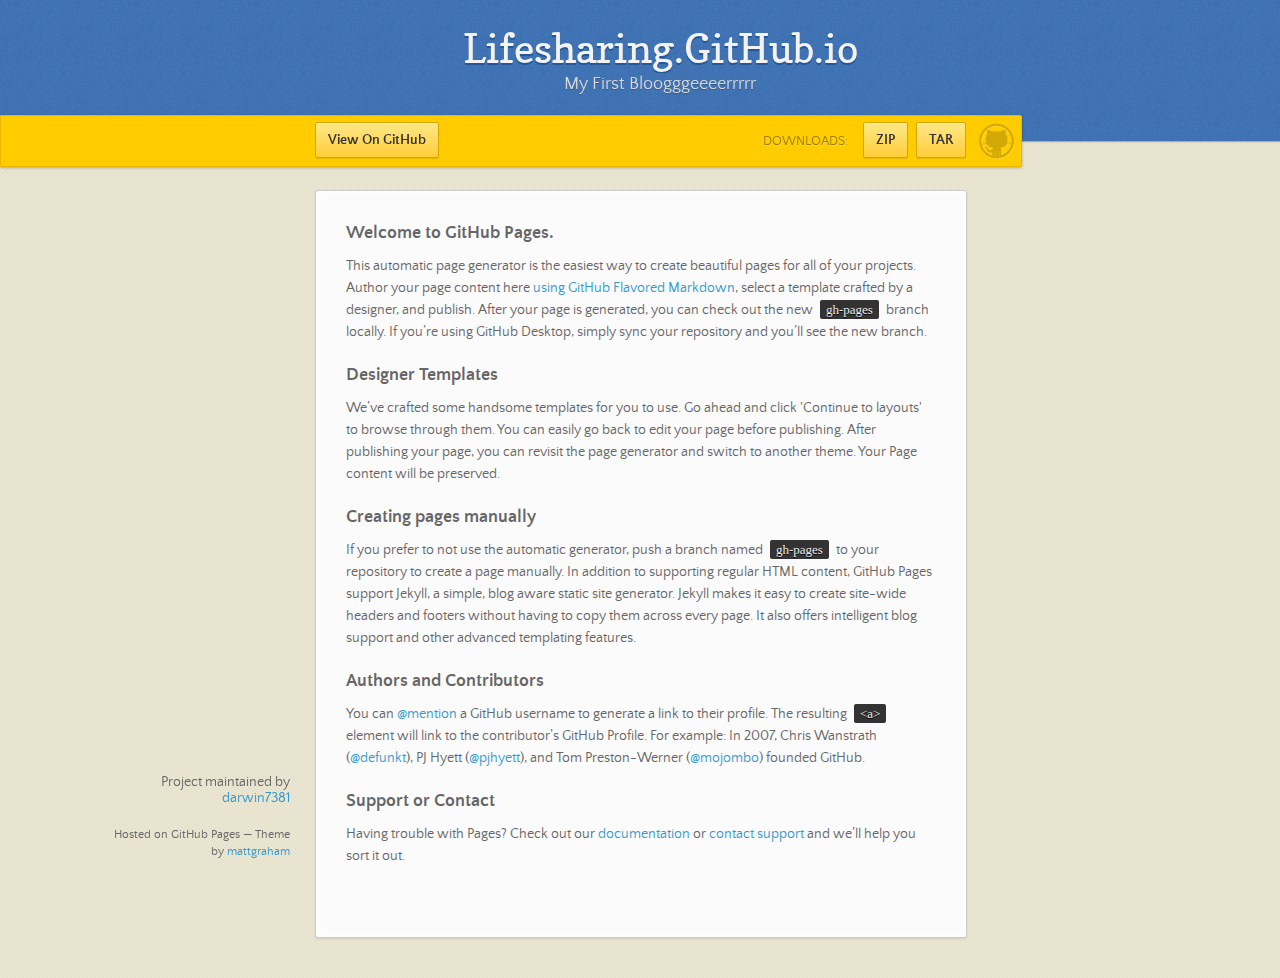
==== commit 74c224f0: "Create gh-pages branch via GitHub" ====
--- a/index.html
+++ b/index.html
@@ -1,424 +1,75 @@
+<!doctype html>
+<html>
+  <head>
+    <meta charset="utf-8">
+    <meta http-equiv="X-UA-Compatible" content="chrome=1">
+    <title>Lifesharing.GitHub.io by darwin7381</title>
+    <link rel="stylesheet" href="stylesheets/styles.css">
+    <link rel="stylesheet" href="stylesheets/github-dark.css">
+    <script src="https://ajax.googleapis.com/ajax/libs/jquery/1.7.1/jquery.min.js"></script>
+    <script src="javascripts/main.js"></script>
+    <!--[if lt IE 9]>
+      <script src="//html5shiv.googlecode.com/svn/trunk/html5.js"></script>
+    <![endif]-->
+    <meta name="viewport" content="width=device-width, initial-scale=1, user-scalable=no">
 
-<!DOCTYPE html>
-<html lang="null">
+  </head>
+  <body>
+
+      <header>
+        <h1>Lifesharing.GitHub.io</h1>
+        <p>My First Bloogggeeeerrrrr</p>
+      </header>
+
+      <div id="banner">
+        <span id="logo"></span>
+
+        <a href="https://github.com/darwin7381/LifeSharing.github.io" class="button fork"><strong>View On GitHub</strong></a>
+        <div class="downloads">
+          <span>Downloads:</span>
+          <ul>
+            <li><a href="https://github.com/darwin7381/LifeSharing.github.io/zipball/master" class="button">ZIP</a></li>
+            <li><a href="https://github.com/darwin7381/LifeSharing.github.io/tarball/master" class="button">TAR</a></li>
+          </ul>
+        </div>
+      </div><!-- end banner -->
+
+    <div class="wrapper">
+      <nav>
+        <ul></ul>
+      </nav>
+      <section>
+        <h3>
+<a id="welcome-to-github-pages" class="anchor" href="#welcome-to-github-pages" aria-hidden="true"><span aria-hidden="true" class="octicon octicon-link"></span></a>Welcome to GitHub Pages.</h3>
+
+<p>This automatic page generator is the easiest way to create beautiful pages for all of your projects. Author your page content here <a href="https://guides.github.com/features/mastering-markdown/">using GitHub Flavored Markdown</a>, select a template crafted by a designer, and publish. After your page is generated, you can check out the new <code>gh-pages</code> branch locally. If you’re using GitHub Desktop, simply sync your repository and you’ll see the new branch.</p>
+
+<h3>
+<a id="designer-templates" class="anchor" href="#designer-templates" aria-hidden="true"><span aria-hidden="true" class="octicon octicon-link"></span></a>Designer Templates</h3>
+
+<p>We’ve crafted some handsome templates for you to use. Go ahead and click 'Continue to layouts' to browse through them. You can easily go back to edit your page before publishing. After publishing your page, you can revisit the page generator and switch to another theme. Your Page content will be preserved.</p>
+
+<h3>
+<a id="creating-pages-manually" class="anchor" href="#creating-pages-manually" aria-hidden="true"><span aria-hidden="true" class="octicon octicon-link"></span></a>Creating pages manually</h3>
+
+<p>If you prefer to not use the automatic generator, push a branch named <code>gh-pages</code> to your repository to create a page manually. In addition to supporting regular HTML content, GitHub Pages support Jekyll, a simple, blog aware static site generator. Jekyll makes it easy to create site-wide headers and footers without having to copy them across every page. It also offers intelligent blog support and other advanced templating features.</p>
+
+<h3>
+<a id="authors-and-contributors" class="anchor" href="#authors-and-contributors" aria-hidden="true"><span aria-hidden="true" class="octicon octicon-link"></span></a>Authors and Contributors</h3>
+
+<p>You can <a href="https://help.github.com/articles/basic-writing-and-formatting-syntax/#mentioning-users-and-teams" class="user-mention">@mention</a> a GitHub username to generate a link to their profile. The resulting <code>&lt;a&gt;</code> element will link to the contributor’s GitHub Profile. For example: In 2007, Chris Wanstrath (<a href="https://github.com/defunkt" class="user-mention">@defunkt</a>), PJ Hyett (<a href="https://github.com/pjhyett" class="user-mention">@pjhyett</a>), and Tom Preston-Werner (<a href="https://github.com/mojombo" class="user-mention">@mojombo</a>) founded GitHub.</p>
+
+<h3>
+<a id="support-or-contact" class="anchor" href="#support-or-contact" aria-hidden="true"><span aria-hidden="true" class="octicon octicon-link"></span></a>Support or Contact</h3>
+
+<p>Having trouble with Pages? Check out our <a href="https://help.github.com/pages">documentation</a> or <a href="https://github.com/contact">contact support</a> and we’ll help you sort it out.</p>
+      </section>
+      <footer>
+        <p>Project maintained by <a href="https://github.com/darwin7381">darwin7381</a></p>
+        <p><small>Hosted on GitHub Pages &mdash; Theme by <a href="https://twitter.com/michigangraham">mattgraham</a></small></p>
+      </footer>
+    </div>
+    <!--[if !IE]><script>fixScale(document);</script><![endif]-->
     
-<head>
-    <meta charset="UTF-8">
-    <meta name="viewport" content="width=device-width, initial-scale=1">
-    <meta name="generator" content="Joey&#39;s Life">
-    <title>Joey&#39;s Life</title>
-    <meta name="author" content="Joey Luo">
-    
-    
-    
-        <link rel="alternate" type="application/atom+xml" title="RSS" href="/atom.xml">
-    
-    <meta name="description" content="政大資管,愛旅行,吃東西,傻傻的相信要改變世界">
-<meta property="og:type" content="blog">
-<meta property="og:title" content="Joey's Life">
-<meta property="og:url" content="http://yoursite.com/index.html">
-<meta property="og:site_name" content="Joey's Life">
-<meta property="og:description" content="政大資管,愛旅行,吃東西,傻傻的相信要改變世界">
-<meta name="twitter:card" content="summary">
-<meta name="twitter:title" content="Joey's Life">
-<meta name="twitter:description" content="政大資管,愛旅行,吃東西,傻傻的相信要改變世界">
-    
-    
-        
-    
-    
-    
-    
-    
-    <!--STYLES-->
-    <link rel="stylesheet" href="/assets/css/font-awesome.css">
-    <link rel="stylesheet" href="/assets/css/jquery.fancybox.css">
-    <link rel="stylesheet" href="/assets/css/jquery.fancybox-thumbs.css">
-    <link rel="stylesheet" href="/assets/css/tranquilpeak.css">
-    <!--STYLES END-->
-    
-    
-</head>
-
-    <body>
-        <div id="blog">
-            <!-- Define author's picture -->
-
-
-<header id="header" data-behavior="1">
-    <i id="btn-open-sidebar" class="fa fa-lg fa-bars"></i>
-    <h1 class="header-title">
-        <a class="header-title-link" href="/ ">Joey&#39;s Life</a>
-    </h1>
-    
-        
-            <a  class="header-right-icon open-algolia-search"
-                href="#about">
-        
-        
-            <i class="fa fa-lg fa-search"></i>
-        
-        </a>
-    
-</header>
-
-            <!-- Define author's picture -->
-
-
-<nav id="sidebar" data-behavior="1">
-    <div class="sidebar-container">
-        
-        
-            <ul class="sidebar-buttons">
-            
-                <li class="sidebar-button">
-                    
-                        <a  class="sidebar-button-link "
-                             href="/ "
-                            
-                        >
-                    
-                        <i class="sidebar-button-icon fa fa-lg fa-home"></i>
-                        <span class="sidebar-button-desc">Início</span>
-                    </a>
-            </li>
-            
-                <li class="sidebar-button">
-                    
-                        <a  class="sidebar-button-link "
-                             href="/all-categories"
-                            
-                        >
-                    
-                        <i class="sidebar-button-icon fa fa-lg fa-bookmark"></i>
-                        <span class="sidebar-button-desc">Categorias</span>
-                    </a>
-            </li>
-            
-                <li class="sidebar-button">
-                    
-                        <a  class="sidebar-button-link "
-                             href="/all-tags"
-                            
-                        >
-                    
-                        <i class="sidebar-button-icon fa fa-lg fa-tags"></i>
-                        <span class="sidebar-button-desc">Tags</span>
-                    </a>
-            </li>
-            
-                <li class="sidebar-button">
-                    
-                        <a  class="sidebar-button-link "
-                             href="/all-archives"
-                            
-                        >
-                    
-                        <i class="sidebar-button-icon fa fa-lg fa-archive"></i>
-                        <span class="sidebar-button-desc">Arquivo</span>
-                    </a>
-            </li>
-            
-                <li class="sidebar-button">
-                    
-                        <a  class="sidebar-button-link open-algolia-search"
-                             href="#search"
-                            
-                        >
-                    
-                        <i class="sidebar-button-icon fa fa-lg fa-search"></i>
-                        <span class="sidebar-button-desc">Pesquisar</span>
-                    </a>
-            </li>
-            
-                <li class="sidebar-button">
-                    
-                        <a  class="sidebar-button-link "
-                             href="#about"
-                            
-                        >
-                    
-                        <i class="sidebar-button-icon fa fa-lg fa-question"></i>
-                        <span class="sidebar-button-desc">Sobre</span>
-                    </a>
-            </li>
-            
-        </ul>
-        
-            <ul class="sidebar-buttons">
-            
-                <li class="sidebar-button">
-                    
-                        <a  class="sidebar-button-link " href="https://github.com/darwin7381" target="_blank">
-                    
-                        <i class="sidebar-button-icon fa fa-lg fa-github"></i>
-                        <span class="sidebar-button-desc">GitHub</span>
-                    </a>
-            </li>
-            
-                <li class="sidebar-button">
-                    
-                        <a  class="sidebar-button-link " href="https://facebook.com/darwin7381" target="_blank">
-                    
-                        <i class="sidebar-button-icon fa fa-lg fa-facebook"></i>
-                        <span class="sidebar-button-desc">Facebook</span>
-                    </a>
-            </li>
-            
-                <li class="sidebar-button">
-                    
-                        <a  class="sidebar-button-link " href="mailto:darwin7381987654@gmail.com" target="_blank">
-                    
-                        <i class="sidebar-button-icon fa fa-lg fa-envelope-o"></i>
-                        <span class="sidebar-button-desc">Mail</span>
-                    </a>
-            </li>
-            
-        </ul>
-        
-            <ul class="sidebar-buttons">
-            
-                <li class="sidebar-button">
-                    
-                        <a  class="sidebar-button-link "
-                             href="/atom.xml"
-                            
-                        >
-                    
-                        <i class="sidebar-button-icon fa fa-lg fa-rss"></i>
-                        <span class="sidebar-button-desc">RSS</span>
-                    </a>
-            </li>
-            
-        </ul>
-        
-    </div>
-</nav>
-
-            
-            <div id="main" data-behavior="1"
-                 class="
-                        hasCoverMetaIn
-                        ">
-                <section class="postShorten-group main-content-wrap">
-    
-    
-    <article class="postShorten postShorten--thumbnailimg-bottom" itemscope itemType="http://schema.org/BlogPosting">
-        <div class="postShorten-wrap">
-            
-            <div class="postShorten-header">
-                <h1 class="postShorten-title" itemprop="headline">
-                    
-                        <a class="link-unstyled" href="/2016/07/29/My-Space-first-blog/">
-                            My Space first blog
-                        </a>
-                    
-                </h1>
-                <div class="postShorten-meta">
-    <time itemprop="datePublished" datetime="2016-07-29T00:46:31+08:00">
-	
-		    29/07/2016
-    	
-    </time>
-    
-</div>
-
-            </div>
-            
-                <div class="postShorten-content" itemprop="articleBody">
-                    <p>我是一隻超級大酷貓！！！<br>一隻超級酷的大酷貓<br>哈哈<br><img src="/img/貓夫妻.jpg" alt=""></p>
-
-                    
-                        
-                    
-                    
-                        <p>
-                            <a href="/2016/07/29/My-Space-first-blog/#post-footer" class="postShorten-excerpt_link link">
-                                Comentar e compartilhar
-                            </a>
-                        </p>
-                    
-                </div>
-            
-        </div>
-        
-    </article>
-    
-    
-    <article class="postShorten postShorten--thumbnailimg-bottom" itemscope itemType="http://schema.org/BlogPosting">
-        <div class="postShorten-wrap">
-            
-            <div class="postShorten-header">
-                <h1 class="postShorten-title" itemprop="headline">
-                    
-                        <a class="link-unstyled" href="/2016/07/27/hello-world/">
-                            Hello World
-                        </a>
-                    
-                </h1>
-                <div class="postShorten-meta">
-    <time itemprop="datePublished" datetime="2016-07-27T01:38:30+08:00">
-	
-		    27/07/2016
-    	
-    </time>
-    
-</div>
-
-            </div>
-            
-                <div class="postShorten-content" itemprop="articleBody">
-                    <p>Welcome to <a href="https://hexo.io/" target="_blank" rel="external">Hexo</a>! This is your very first post. Check <a href="https://hexo.io/docs/" target="_blank" rel="external">documentation</a> for more info. If you get any problems when using Hexo, you can find the answer in <a href="https://hexo.io/docs/troubleshooting.html" target="_blank" rel="external">troubleshooting</a> or you can ask me on <a href="https://github.com/hexojs/hexo/issues" target="_blank" rel="external">GitHub</a>.</p>
-<h2 id="Quick-Start"><a href="#Quick-Start" class="headerlink" title="Quick Start"></a>Quick Start</h2><h3 id="Create-a-new-post"><a href="#Create-a-new-post" class="headerlink" title="Create a new post"></a>Create a new post</h3><figure class="highlight bash"><table><tr><td class="gutter"><pre><div class="line">1</div></pre></td><td class="code"><pre><div class="line">$ hexo new <span class="string">"My New Post"</span></div></pre></td></tr></table></figure>
-<p>More info: <a href="https://hexo.io/docs/writing.html" target="_blank" rel="external">Writing</a></p>
-<h3 id="Run-server"><a href="#Run-server" class="headerlink" title="Run server"></a>Run server</h3><figure class="highlight bash"><table><tr><td class="gutter"><pre><div class="line">1</div></pre></td><td class="code"><pre><div class="line">$ hexo server</div></pre></td></tr></table></figure>
-<p>More info: <a href="https://hexo.io/docs/server.html" target="_blank" rel="external">Server</a></p>
-<h3 id="Generate-static-files"><a href="#Generate-static-files" class="headerlink" title="Generate static files"></a>Generate static files</h3><figure class="highlight bash"><table><tr><td class="gutter"><pre><div class="line">1</div></pre></td><td class="code"><pre><div class="line">$ hexo generate</div></pre></td></tr></table></figure>
-<p>More info: <a href="https://hexo.io/docs/generating.html" target="_blank" rel="external">Generating</a></p>
-<h3 id="Deploy-to-remote-sites"><a href="#Deploy-to-remote-sites" class="headerlink" title="Deploy to remote sites"></a>Deploy to remote sites</h3><figure class="highlight bash"><table><tr><td class="gutter"><pre><div class="line">1</div></pre></td><td class="code"><pre><div class="line">$ hexo deploy</div></pre></td></tr></table></figure>
-<p>More info: <a href="https://hexo.io/docs/deployment.html" target="_blank" rel="external">Deployment</a></p>
-
-                    
-                        
-                    
-                    
-                        <p>
-                            <a href="/2016/07/27/hello-world/#post-footer" class="postShorten-excerpt_link link">
-                                Comentar e compartilhar
-                            </a>
-                        </p>
-                    
-                </div>
-            
-        </div>
-        
-    </article>
-    
-    <div class="pagination-bar">
-    <ul class="pagination">
-        
-        
-        <li class="pagination-number">página 1 de 1</li>
-    </ul>
-</div>
-
-</section>
-
-
-                <footer id="footer" class="main-content-wrap">
-    <span class="copyrights">
-        Copyrights &copy; 2016 Joey Luo. All Rights Reserved.
-    </span>
-</footer>
-
-            </div>
-            
-        </div>
-        
-
-
-<div id="about">
-    <div id="about-card">
-        <div id="about-btn-close">
-            <i class="fa fa-remove"></i>
-        </div>
-        
-            <h4 id="about-card-name">Joey Luo</h4>
-        
-            <h5 id="about-card-bio"><p>author.bio</p>
-</h5>
-        
-        
-            <h5 id="about-card-job">
-                <i class="fa fa-briefcase"></i>
-                <br/>
-                <p>author.job</p>
-
-            </h5>
-        
-        
-    </div>
-</div>
-
-        <div id="algolia-search-modal" class="modal-container">
-    <div class="modal">
-        <div class="modal-header">
-            <span class="close-button"><i class="fa fa-close"></i></span>
-            <a href="https://algolia.com" target="_blank" class="searchby-algolia text-color-light link-unstyled">
-                <span class="searchby-algolia-text text-color-light text-small">by</span>
-                <img class="searchby-algolia-logo" src="https://www.algolia.com/static_assets/images/press/downloads/algolia-light.svg">
-            </a>
-            <i class="search-icon fa fa-search"></i>
-            <form id="algolia-search-form">
-                <input type="text" id="algolia-search-input" name="search"
-                    class="form-control input--large search-input" placeholder="Search "
-                    autofocus="autofocus"/>
-            </form>
-        </div>
-        <div class="modal-body">
-            <div class="no-result text-color-light text-center">não foram encontrados artigos</div>
-            <div class="results">
-                
-                <div class="media">
-                    
-                    <div class="media-body">
-                        <a class="link-unstyled" href="http://yoursite.com/2016/07/29/My-Space-first-blog/">
-                            <h3 class="media-heading">My Space first blog</h3>
-                        </a>
-                        <span class="media-meta">
-                            <span class="media-date text-small">
-                                
-                                    Jul 29, 2016
-                                
-                            </span>
-                        </span>
-                        <div class="media-content hide-xs font-merryweather"></div>
-                    </div>
-                    <div style="clear:both;"></div>
-                    <hr>
-                </div>
-                
-                <div class="media">
-                    
-                    <div class="media-body">
-                        <a class="link-unstyled" href="http://yoursite.com/2016/07/27/hello-world/">
-                            <h3 class="media-heading">Hello World</h3>
-                        </a>
-                        <span class="media-meta">
-                            <span class="media-date text-small">
-                                
-                                    Jul 27, 2016
-                                
-                            </span>
-                        </span>
-                        <div class="media-content hide-xs font-merryweather"></div>
-                    </div>
-                    <div style="clear:both;"></div>
-                    <hr>
-                </div>
-                
-            </div>
-        </div>
-        <div class="modal-footer">
-            <p class="results-count text-medium"
-                data-message-zero="não foram encontrados artigos"
-                data-message-one="1 artigo encontrados"
-                data-message-other="{n} artigos encontrados">
-                2 artigos encontrados
-            </p>
-        </div>
-    </div>
-</div>
-        
-<div id="cover" style="background-image:url('/assets/images/cover.jpg');"></div>
-        <!--SCRIPTS-->
-<script src="/assets/js/jquery.js"></script>
-<script src="/assets/js/jquery.fancybox.js"></script>
-<script src="/assets/js/jquery.fancybox-thumbs.js"></script>
-<script src="/assets/js/tranquilpeak.js"></script>
-<!--SCRIPTS END-->
-
-
-
-    </body>
+  </body>
 </html>
--- a/stylesheets/styles.css
+++ b/stylesheets/styles.css
@@ -0,0 +1,1010 @@
+/*
+Leap Day for GitHub Pages
+by Matt Graham
+*/
+@font-face {
+  font-family: 'Quattrocento Sans';
+  src: url("../fonts/quattrocentosans-bold-webfont.eot");
+  src: url("../fonts/quattrocentosans-bold-webfont.eot?#iefix") format("embedded-opentype"), url("../fonts/quattrocentosans-bold-webfont.woff") format("woff"), url("../fonts/quattrocentosans-bold-webfont.ttf") format("truetype"), url("../fonts/quattrocentosans-bold-webfont.svg#QuattrocentoSansBold") format("svg");
+  font-weight: bold;
+  font-style: normal;
+}
+
+@font-face {
+  font-family: 'Quattrocento Sans';
+  src: url("../fonts/quattrocentosans-bolditalic-webfont.eot");
+  src: url("../fonts/quattrocentosans-bolditalic-webfont.eot?#iefix") format("embedded-opentype"), url("../fonts/quattrocentosans-bolditalic-webfont.woff") format("woff"), url("../fonts/quattrocentosans-bolditalic-webfont.ttf") format("truetype"), url("../fonts/quattrocentosans-bolditalic-webfont.svg#QuattrocentoSansBoldItalic") format("svg");
+  font-weight: bold;
+  font-style: italic;
+}
+
+@font-face {
+  font-family: 'Quattrocento Sans';
+  src: url("../fonts/quattrocentosans-italic-webfont.eot");
+  src: url("../fonts/quattrocentosans-italic-webfont.eot?#iefix") format("embedded-opentype"), url("../fonts/quattrocentosans-italic-webfont.woff") format("woff"), url("../fonts/quattrocentosans-italic-webfont.ttf") format("truetype"), url("../fonts/quattrocentosans-italic-webfont.svg#QuattrocentoSansItalic") format("svg");
+  font-weight: normal;
+  font-style: italic;
+}
+
+@font-face {
+  font-family: 'Quattrocento Sans';
+  src: url("../fonts/quattrocentosans-regular-webfont.eot");
+  src: url("../fonts/quattrocentosans-regular-webfont.eot?#iefix") format("embedded-opentype"), url("../fonts/quattrocentosans-regular-webfont.woff") format("woff"), url("../fonts/quattrocentosans-regular-webfont.ttf") format("truetype"), url("../fonts/quattrocentosans-regular-webfont.svg#QuattrocentoSansRegular") format("svg");
+  font-weight: normal;
+  font-style: normal;
+}
+
+@font-face {
+  font-family: 'Copse';
+  src: url("../fonts/copse-regular-webfont.eot");
+  src: url("../fonts/copse-regular-webfont.eot?#iefix") format("embedded-opentype"), url("../fonts/copse-regular-webfont.woff") format("woff"), url("../fonts/copse-regular-webfont.ttf") format("truetype"), url("../fonts/copse-regular-webfont.svg#CopseRegular") format("svg");
+  font-weight: normal;
+  font-style: normal;
+}
+
+/* normalize.css 2012-02-07T12:37 UTC - https://github.com/necolas/normalize.css */
+/* =============================================================================
+   HTML5 display definitions
+   ========================================================================== */
+/*
+ * Corrects block display not defined in IE6/7/8/9 & FF3
+ */
+article,
+aside,
+details,
+figcaption,
+figure,
+footer,
+header,
+hgroup,
+nav,
+section,
+summary {
+  display: block;
+}
+
+/*
+ * Corrects inline-block display not defined in IE6/7/8/9 & FF3
+ */
+audio,
+canvas,
+video {
+  display: inline-block;
+  *display: inline;
+  *zoom: 1;
+}
+
+/*
+ * Prevents modern browsers from displaying 'audio' without controls
+ */
+audio:not([controls]) {
+  display: none;
+}
+
+/*
+ * Addresses styling for 'hidden' attribute not present in IE7/8/9, FF3, S4
+ * Known issue: no IE6 support
+ */
+[hidden] {
+  display: none;
+}
+
+/* =============================================================================
+   Base
+   ========================================================================== */
+/*
+ * 1. Corrects text resizing oddly in IE6/7 when body font-size is set using em units
+ *    http://clagnut.com/blog/348/#c790
+ * 2. Prevents iOS text size adjust after orientation change, without disabling user zoom
+ *    www.456bereastreet.com/archive/201012/controlling_text_size_in_safari_for_ios_without_disabling_user_zoom/
+ */
+html {
+  font-size: 100%;
+  /* 1 */
+  -webkit-text-size-adjust: 100%;
+  /* 2 */
+  -ms-text-size-adjust: 100%;
+  /* 2 */
+}
+
+/*
+ * Addresses font-family inconsistency between 'textarea' and other form elements.
+ */
+html,
+button,
+input,
+select,
+textarea {
+  font-family: sans-serif;
+}
+
+/*
+ * Addresses margins handled incorrectly in IE6/7
+ */
+body {
+  margin: 0;
+}
+
+/* =============================================================================
+   Links
+   ========================================================================== */
+/*
+ * Addresses outline displayed oddly in Chrome
+ */
+a:focus {
+  outline: thin dotted;
+}
+
+/*
+ * Improves readability when focused and also mouse hovered in all browsers
+ * people.opera.com/patrickl/experiments/keyboard/test
+ */
+a:hover,
+a:active {
+  outline: 0;
+}
+
+/* =============================================================================
+   Typography
+   ========================================================================== */
+/*
+ * Addresses font sizes and margins set differently in IE6/7
+ * Addresses font sizes within 'section' and 'article' in FF4+, Chrome, S5
+ */
+h1 {
+  font-size: 2em;
+  margin: 0.67em 0;
+}
+
+h2 {
+  font-size: 1.5em;
+  margin: 0.83em 0;
+}
+
+h3 {
+  font-size: 1.17em;
+  margin: 1em 0;
+}
+
+h4 {
+  font-size: 1em;
+  margin: 1.33em 0;
+}
+
+h5 {
+  font-size: 0.83em;
+  margin: 1.67em 0;
+}
+
+h6 {
+  font-size: 0.75em;
+  margin: 2.33em 0;
+}
+
+/*
+ * Addresses styling not present in IE7/8/9, S5, Chrome
+ */
+abbr[title] {
+  border-bottom: 1px dotted;
+}
+
+/*
+ * Addresses style set to 'bolder' in FF3+, S4/5, Chrome
+*/
+b,
+strong {
+  font-weight: bold;
+}
+
+blockquote {
+  margin: 1em 40px;
+}
+
+/*
+ * Addresses styling not present in S5, Chrome
+ */
+dfn {
+  font-style: italic;
+}
+
+/*
+ * Addresses styling not present in IE6/7/8/9
+ */
+mark {
+  background: #ff0;
+  color: #000;
+}
+
+/*
+ * Addresses margins set differently in IE6/7
+ */
+p,
+pre {
+  margin: 1em 0;
+}
+
+/*
+ * Corrects font family set oddly in IE6, S4/5, Chrome
+ * en.wikipedia.org/wiki/User:Davidgothberg/Test59
+ */
+pre,
+code,
+kbd,
+samp {
+  font-family: monospace, serif;
+  _font-family: 'courier new', monospace;
+  font-size: 1em;
+}
+
+/*
+ * 1. Addresses CSS quotes not supported in IE6/7
+ * 2. Addresses quote property not supported in S4
+ */
+/* 1 */
+q {
+  quotes: none;
+}
+
+/* 2 */
+q:before,
+q:after {
+  content: '';
+  content: none;
+}
+
+small {
+  font-size: 75%;
+}
+
+/*
+ * Prevents sub and sup affecting line-height in all browsers
+ * gist.github.com/413930
+ */
+sub,
+sup {
+  font-size: 75%;
+  line-height: 0;
+  position: relative;
+  vertical-align: baseline;
+}
+
+sup {
+  top: -0.5em;
+}
+
+sub {
+  bottom: -0.25em;
+}
+
+/* =============================================================================
+   Lists
+   ========================================================================== */
+/*
+ * Addresses margins set differently in IE6/7
+ */
+dl,
+menu,
+ol,
+ul {
+  margin: 1em 0;
+}
+
+dd {
+  margin: 0 0 0 40px;
+}
+
+/*
+ * Addresses paddings set differently in IE6/7
+ */
+menu,
+ol,
+ul {
+  padding: 0 0 0 40px;
+}
+
+/*
+ * Corrects list images handled incorrectly in IE7
+ */
+nav ul,
+nav ol {
+  list-style: none;
+  list-style-image: none;
+}
+
+/* =============================================================================
+   Embedded content
+   ========================================================================== */
+/*
+ * 1. Removes border when inside 'a' element in IE6/7/8/9, FF3
+ * 2. Improves image quality when scaled in IE7
+ *    code.flickr.com/blog/2008/11/12/on-ui-quality-the-little-things-client-side-image-resizing/
+ */
+img {
+  border: 0;
+  /* 1 */
+  -ms-interpolation-mode: bicubic;
+  /* 2 */
+}
+
+/*
+ * Corrects overflow displayed oddly in IE9
+ */
+svg:not(:root) {
+  overflow: hidden;
+}
+
+/* =============================================================================
+   Figures
+   ========================================================================== */
+/*
+ * Addresses margin not present in IE6/7/8/9, S5, O11
+ */
+figure {
+  margin: 0;
+}
+
+/* =============================================================================
+   Forms
+   ========================================================================== */
+/*
+ * Corrects margin displayed oddly in IE6/7
+ */
+form {
+  margin: 0;
+}
+
+/*
+ * Define consistent border, margin, and padding
+ */
+fieldset {
+  border: 1px solid #c0c0c0;
+  margin: 0 2px;
+  padding: 0.35em 0.625em 0.75em;
+}
+
+/*
+ * 1. Corrects color not being inherited in IE6/7/8/9
+ * 2. Corrects text not wrapping in FF3 
+ * 3. Corrects alignment displayed oddly in IE6/7
+ */
+legend {
+  border: 0;
+  /* 1 */
+  padding: 0;
+  white-space: normal;
+  /* 2 */
+  *margin-left: -7px;
+  /* 3 */
+}
+
+/*
+ * 1. Corrects font size not being inherited in all browsers
+ * 2. Addresses margins set differently in IE6/7, FF3+, S5, Chrome
+ * 3. Improves appearance and consistency in all browsers
+ */
+button,
+input,
+select,
+textarea {
+  font-size: 100%;
+  /* 1 */
+  margin: 0;
+  /* 2 */
+  vertical-align: baseline;
+  /* 3 */
+  *vertical-align: middle;
+  /* 3 */
+}
+
+/*
+ * Addresses FF3/4 setting line-height on 'input' using !important in the UA stylesheet
+ */
+button,
+input {
+  line-height: normal;
+  /* 1 */
+}
+
+/*
+ * 1. Improves usability and consistency of cursor style between image-type 'input' and others
+ * 2. Corrects inability to style clickable 'input' types in iOS
+ * 3. Removes inner spacing in IE7 without affecting normal text inputs
+ *    Known issue: inner spacing remains in IE6
+ */
+button,
+input[type="button"],
+input[type="reset"],
+input[type="submit"] {
+  cursor: pointer;
+  /* 1 */
+  -webkit-appearance: button;
+  /* 2 */
+  *overflow: visible;
+  /* 3 */
+}
+
+/*
+ * Re-set default cursor for disabled elements
+ */
+button[disabled],
+input[disabled] {
+  cursor: default;
+}
+
+/*
+ * 1. Addresses box sizing set to content-box in IE8/9
+ * 2. Removes excess padding in IE8/9
+ * 3. Removes excess padding in IE7
+      Known issue: excess padding remains in IE6
+ */
+input[type="checkbox"],
+input[type="radio"] {
+  box-sizing: border-box;
+  /* 1 */
+  padding: 0;
+  /* 2 */
+  *height: 13px;
+  /* 3 */
+  *width: 13px;
+  /* 3 */
+}
+
+/*
+ * 1. Addresses appearance set to searchfield in S5, Chrome
+ * 2. Addresses box-sizing set to border-box in S5, Chrome (include -moz to future-proof)
+ */
+input[type="search"] {
+  -webkit-appearance: textfield;
+  /* 1 */
+  -moz-box-sizing: content-box;
+  -webkit-box-sizing: content-box;
+  /* 2 */
+  box-sizing: content-box;
+}
+
+/*
+ * Removes inner padding and search cancel button in S5, Chrome on OS X
+ */
+input[type="search"]::-webkit-search-decoration,
+input[type="search"]::-webkit-search-cancel-button {
+  -webkit-appearance: none;
+}
+
+/*
+ * Removes inner padding and border in FF3+
+ * www.sitepen.com/blog/2008/05/14/the-devils-in-the-details-fixing-dojos-toolbar-buttons/
+ */
+button::-moz-focus-inner,
+input::-moz-focus-inner {
+  border: 0;
+  padding: 0;
+}
+
+/*
+ * 1. Removes default vertical scrollbar in IE6/7/8/9
+ * 2. Improves readability and alignment in all browsers
+ */
+textarea {
+  overflow: auto;
+  /* 1 */
+  vertical-align: top;
+  /* 2 */
+}
+
+/* =============================================================================
+   Tables
+   ========================================================================== */
+/*
+ * Remove most spacing between table cells
+ */
+table {
+  border-collapse: collapse;
+  border-spacing: 0;
+}
+
+body {
+  font: 14px/22px "Quattrocento Sans", "Helvetica Neue", Helvetica, Arial, sans-serif;
+  color: #666;
+  font-weight: 300;
+  margin: 0px;
+  padding: 0px 0 20px 0px;
+  background: url(../images/body-background.png) #eae6d1;
+}
+
+h1, h2, h3, h4, h5, h6 {
+  color: #333;
+  margin: 0 0 10px;
+}
+
+p, ul, ol, table, pre, dl {
+  margin: 0 0 20px;
+}
+
+h1, h2, h3 {
+  line-height: 1.1;
+}
+
+h1 {
+  font-size: 28px;
+}
+
+h2 {
+  font-size: 24px;
+  color: #393939;
+}
+
+h3, h4, h5, h6 {
+  color: #666666;
+}
+
+h3 {
+  font-size: 18px;
+  line-height: 24px;
+}
+
+a {
+  color: #3399cc;
+  font-weight: 400;
+  text-decoration: none;
+}
+
+a small {
+  font-size: 11px;
+  color: #666;
+  margin-top: -0.6em;
+  display: block;
+}
+
+ul {
+  list-style-image: url("../images/bullet.png");
+}
+
+strong {
+  font-weight: bold;
+  color: #333;
+}
+
+.wrapper {
+  width: 650px;
+  margin: 0 auto;
+  position: relative;
+}
+
+section img {
+  max-width: 100%;
+}
+
+blockquote {
+  border-left: 1px solid #ffcc00;
+  margin: 0;
+  padding: 0 0 0 20px;
+  font-style: italic;
+}
+
+code {
+  font-family: "Lucida Sans", Monaco, Bitstream Vera Sans Mono, Lucida Console, Terminal;
+  font-size: 13px;
+  color: #efefef;
+  text-shadow: 0px 1px 0px #000;
+  margin: 0 4px;
+  padding: 2px 6px;
+  background: #333;
+  -moz-border-radius: 2px;
+  -webkit-border-radius: 2px;
+  -o-border-radius: 2px;
+  -ms-border-radius: 2px;
+  -khtml-border-radius: 2px;
+  border-radius: 2px;
+}
+
+pre {
+  padding: 8px 15px;
+  background: #333333;
+  -moz-border-radius: 3px;
+  -webkit-border-radius: 3px;
+  -o-border-radius: 3px;
+  -ms-border-radius: 3px;
+  -khtml-border-radius: 3px;
+  border-radius: 3px;
+  border: 1px solid #c7c7c7;
+  overflow: auto;
+  overflow-y: hidden;
+}
+pre code {
+  margin: 0px;
+  padding: 0px;
+}
+
+table {
+  width: 100%;
+  border-collapse: collapse;
+}
+
+th {
+  text-align: left;
+  padding: 5px 10px;
+  border-bottom: 1px solid #e5e5e5;
+  color: #444;
+}
+
+td {
+  text-align: left;
+  padding: 5px 10px;
+  border-bottom: 1px solid #e5e5e5;
+  border-right: 1px solid #ffcc00;
+}
+td:first-child {
+  border-left: 1px solid #ffcc00;
+}
+
+hr {
+  border: 0;
+  outline: none;
+  height: 11px;
+  background: transparent url("../images/hr.gif") center center repeat-x;
+  margin: 0 0 20px;
+}
+
+dt {
+  color: #444;
+  font-weight: 700;
+}
+
+header {
+  padding: 25px 20px 40px 20px;
+  margin: 0;
+  position: fixed;
+  top: 0;
+  left: 0;
+  right: 0;
+  width: 100%;
+  text-align: center;
+  background: url(../images/background.png) #4276b6;
+  -moz-box-shadow: 1px 0px 2px rgba(0, 0, 0, 0.75);
+  -webkit-box-shadow: 1px 0px 2px rgba(0, 0, 0, 0.75);
+  -o-box-shadow: 1px 0px 2px rgba(0, 0, 0, 0.75);
+  box-shadow: 1px 0px 2px rgba(0, 0, 0, 0.75);
+  z-index: 99;
+  -webkit-font-smoothing: antialiased;
+  min-height: 76px;
+}
+header h1 {
+  font: 40px/48px "Copse", "Helvetica Neue", Helvetica, Arial, sans-serif;
+  color: #f3f3f3;
+  text-shadow: 0px 2px 0px #235796;
+  margin: 0px;
+  white-space: nowrap;
+  overflow: hidden;
+  text-overflow: ellipsis;
+  -o-text-overflow: ellipsis;
+  -ms-text-overflow: ellipsis;
+}
+header p {
+  color: #d8d8d8;
+  text-shadow: rgba(0, 0, 0, 0.2) 0 1px 0;
+  font-size: 18px;
+  margin: 0px;
+}
+
+#banner {
+  z-index: 100;
+  left: 0;
+  right: 50%;
+  height: 50px;
+  margin-right: -382px;
+  position: fixed;
+  top: 115px;
+  background: #ffcc00;
+  border: 1px solid #f0b500;
+  -moz-box-shadow: 0px 1px 3px rgba(0, 0, 0, 0.25);
+  -webkit-box-shadow: 0px 1px 3px rgba(0, 0, 0, 0.25);
+  -o-box-shadow: 0px 1px 3px rgba(0, 0, 0, 0.25);
+  box-shadow: 0px 1px 3px rgba(0, 0, 0, 0.25);
+  -moz-border-radius: 0px 2px 2px 0px;
+  -webkit-border-radius: 0px 2px 2px 0px;
+  -o-border-radius: 0px 2px 2px 0px;
+  -ms-border-radius: 0px 2px 2px 0px;
+  -khtml-border-radius: 0px 2px 2px 0px;
+  border-radius: 0px 2px 2px 0px;
+  padding-right: 10px;
+}
+#banner .button {
+  border: 1px solid #dba500;
+  background: -webkit-gradient(linear, 50% 0%, 50% 100%, color-stop(0%, #ffe788), color-stop(100%, #ffce38));
+  background: -webkit-linear-gradient(#ffe788, #ffce38);
+  background: -moz-linear-gradient(#ffe788, #ffce38);
+  background: -o-linear-gradient(#ffe788, #ffce38);
+  background: -ms-linear-gradient(#ffe788, #ffce38);
+  background: linear-gradient(#ffe788, #ffce38);
+  -moz-border-radius: 2px;
+  -webkit-border-radius: 2px;
+  -o-border-radius: 2px;
+  -ms-border-radius: 2px;
+  -khtml-border-radius: 2px;
+  border-radius: 2px;
+  -moz-box-shadow: inset 0px 1px 0px rgba(255, 255, 255, 0.4), 0px 1px 1px rgba(0, 0, 0, 0.1);
+  -webkit-box-shadow: inset 0px 1px 0px rgba(255, 255, 255, 0.4), 0px 1px 1px rgba(0, 0, 0, 0.1);
+  -o-box-shadow: inset 0px 1px 0px rgba(255, 255, 255, 0.4), 0px 1px 1px rgba(0, 0, 0, 0.1);
+  box-shadow: inset 0px 1px 0px rgba(255, 255, 255, 0.4), 0px 1px 1px rgba(0, 0, 0, 0.1);
+  background-color: #FFE788;
+  margin-left: 5px;
+  padding: 10px 12px;
+  margin-top: 6px;
+  line-height: 14px;
+  font-size: 14px;
+  color: #333;
+  font-weight: bold;
+  display: inline-block;
+  text-align: center;
+}
+#banner .button:hover {
+  background: -webkit-gradient(linear, 50% 0%, 50% 100%, color-stop(0%, #ffe788), color-stop(100%, #ffe788));
+  background: -webkit-linear-gradient(#ffe788, #ffe788);
+  background: -moz-linear-gradient(#ffe788, #ffe788);
+  background: -o-linear-gradient(#ffe788, #ffe788);
+  background: -ms-linear-gradient(#ffe788, #ffe788);
+  background: linear-gradient(#ffe788, #ffe788);
+  background-color: #ffeca0;
+}
+#banner .fork {
+  position: fixed;
+  left: 50%;
+  margin-left: -325px;
+  padding: 10px 12px;
+  margin-top: 6px;
+  line-height: 14px;
+  font-size: 14px;
+  background-color: #FFE788;
+}
+#banner .downloads {
+  float: right;
+  margin: 0 45px 0 0;
+}
+#banner .downloads span {
+  float: left;
+  line-height: 52px;
+  font-size: 90%;
+  color: #9d7f0d;
+  text-transform: uppercase;
+  text-shadow: rgba(255, 255, 255, 0.2) 0 1px 0;
+}
+#banner ul {
+  list-style: none;
+  height: 40px;
+  padding: 0;
+  float: left;
+  margin-left: 10px;
+}
+#banner ul li {
+  display: inline;
+}
+#banner ul li a.button {
+  background-color: #FFE788;
+}
+#banner #logo {
+  position: absolute;
+  height: 36px;
+  width: 36px;
+  right: 7px;
+  top: 7px;
+  display: block;
+  background: url(../images/octocat-logo.png);
+}
+
+section {
+  width: 590px;
+  padding: 30px 30px 50px 30px;
+  margin: 20px 0;
+  margin-top: 190px;
+  position: relative;
+  background: #fbfbfb;
+  -moz-border-radius: 3px;
+  -webkit-border-radius: 3px;
+  -o-border-radius: 3px;
+  -ms-border-radius: 3px;
+  -khtml-border-radius: 3px;
+  border-radius: 3px;
+  border: 1px solid #cbcbcb;
+  -moz-box-shadow: 0px 1px 2px rgba(0, 0, 0, 0.09), inset 0px 0px 2px 2px rgba(255, 255, 255, 0.5), inset 0 0 5px 5px rgba(255, 255, 255, 0.4);
+  -webkit-box-shadow: 0px 1px 2px rgba(0, 0, 0, 0.09), inset 0px 0px 2px 2px rgba(255, 255, 255, 0.5), inset 0 0 5px 5px rgba(255, 255, 255, 0.4);
+  -o-box-shadow: 0px 1px 2px rgba(0, 0, 0, 0.09), inset 0px 0px 2px 2px rgba(255, 255, 255, 0.5), inset 0 0 5px 5px rgba(255, 255, 255, 0.4);
+  box-shadow: 0px 1px 2px rgba(0, 0, 0, 0.09), inset 0px 0px 2px 2px rgba(255, 255, 255, 0.5), inset 0 0 5px 5px rgba(255, 255, 255, 0.4);
+}
+
+small {
+  font-size: 12px;
+}
+
+nav {
+  width: 230px;
+  position: fixed;
+  top: 220px;
+  left: 50%;
+  margin-left: -580px;
+  text-align: right;
+}
+nav ul {
+  list-style: none;
+  list-style-image: none;
+  font-size: 14px;
+  line-height: 24px;
+}
+nav ul li {
+  padding: 5px 0px;
+  line-height: 16px;
+}
+nav ul li.tag-h1 {
+  font-size: 1.2em;
+}
+nav ul li.tag-h1 a {
+  font-weight: bold;
+  color: #333;
+}
+nav ul li.tag-h2 + .tag-h1 {
+  margin-top: 10px;
+}
+nav ul a {
+  color: #666;
+}
+nav ul a:hover {
+  color: #999;
+}
+
+footer {
+  width: 180px;
+  position: fixed;
+  left: 50%;
+  margin-left: -530px;
+  bottom: 20px;
+  text-align: right;
+  line-height: 16px;
+}
+
+@media print, screen and (max-width: 1060px) {
+  div.wrapper {
+    width: auto;
+    margin: 0;
+  }
+
+  nav {
+    display: none;
+  }
+
+  header, section, footer {
+    float: none;
+  }
+  header h1, section h1, footer h1 {
+    white-space: nowrap;
+    overflow: hidden;
+    text-overflow: ellipsis;
+    -o-text-overflow: ellipsis;
+    -ms-text-overflow: ellipsis;
+  }
+
+  #banner {
+    width: 100%;
+  }
+  #banner .downloads {
+    margin-right: 60px;
+  }
+  #banner #logo {
+    margin-right: 15px;
+  }
+
+  section {
+    border: 1px solid #e5e5e5;
+    border-width: 1px 0;
+    padding: 20px auto;
+    margin: 190px auto 20px;
+    max-width: 600px;
+  }
+
+  footer {
+    text-align: center;
+    margin: 20px auto;
+    position: relative;
+    left: auto;
+    bottom: auto;
+    width: auto;
+  }
+}
+@media print, screen and (max-width: 720px) {
+  body {
+    word-wrap: break-word;
+  }
+
+  header {
+    padding: 20px 20px;
+    margin: 0;
+  }
+  header h1 {
+    font-size: 32px;
+    white-space: nowrap;
+    overflow: hidden;
+    text-overflow: ellipsis;
+    -o-text-overflow: ellipsis;
+    -ms-text-overflow: ellipsis;
+  }
+  header p {
+    display: none;
+  }
+
+  #banner {
+    top: 80px;
+  }
+  #banner .fork {
+    float: left;
+    display: inline-block;
+    margin-left: 0px;
+    position: fixed;
+    left: 20px;
+  }
+
+  section {
+    margin-top: 130px;
+    margin-bottom: 0px;
+    width: auto;
+  }
+
+  header ul, header p.view {
+    position: static;
+  }
+}
+@media print, screen and (max-width: 480px) {
+  header {
+    position: relative;
+    padding: 5px 0px;
+    min-height: 0px;
+  }
+  header h1 {
+    font-size: 24px;
+    white-space: nowrap;
+    overflow: hidden;
+    text-overflow: ellipsis;
+    -o-text-overflow: ellipsis;
+    -ms-text-overflow: ellipsis;
+  }
+
+  section {
+    margin-top: 5px;
+  }
+
+  #banner {
+    display: none;
+  }
+
+  header ul {
+    display: none;
+  }
+}
+@media print {
+  body {
+    padding: 0.4in;
+    font-size: 12pt;
+    color: #444;
+  }
+}
+@media print, screen and (max-height: 680px) {
+  footer {
+    text-align: center;
+    margin: 20px auto;
+    position: relative;
+    left: auto;
+    bottom: auto;
+    width: auto;
+  }
+}
+@media print, screen and (max-height: 480px) {
+  nav {
+    display: none;
+  }
+
+  footer {
+    text-align: center;
+    margin: 20px auto;
+    position: relative;
+    left: auto;
+    bottom: auto;
+    width: auto;
+  }
+}
--- a/stylesheets/github-dark.css
+++ b/stylesheets/github-dark.css
@@ -0,0 +1,124 @@
+/*
+The MIT License (MIT)
+
+Copyright (c) 2016 GitHub, Inc.
+
+Permission is hereby granted, free of charge, to any person obtaining a copy
+of this software and associated documentation files (the "Software"), to deal
+in the Software without restriction, including without limitation the rights
+to use, copy, modify, merge, publish, distribute, sublicense, and/or sell
+copies of the Software, and to permit persons to whom the Software is
+furnished to do so, subject to the following conditions:
+
+The above copyright notice and this permission notice shall be included in all
+copies or substantial portions of the Software.
+
+THE SOFTWARE IS PROVIDED "AS IS", WITHOUT WARRANTY OF ANY KIND, EXPRESS OR
+IMPLIED, INCLUDING BUT NOT LIMITED TO THE WARRANTIES OF MERCHANTABILITY,
+FITNESS FOR A PARTICULAR PURPOSE AND NONINFRINGEMENT. IN NO EVENT SHALL THE
+AUTHORS OR COPYRIGHT HOLDERS BE LIABLE FOR ANY CLAIM, DAMAGES OR OTHER
+LIABILITY, WHETHER IN AN ACTION OF CONTRACT, TORT OR OTHERWISE, ARISING FROM,
+OUT OF OR IN CONNECTION WITH THE SOFTWARE OR THE USE OR OTHER DEALINGS IN THE
+SOFTWARE.
+
+*/
+
+.pl-c /* comment */ {
+  color: #969896;
+}
+
+.pl-c1 /* constant, variable.other.constant, support, meta.property-name, support.constant, support.variable, meta.module-reference, markup.raw, meta.diff.header */,
+.pl-s .pl-v /* string variable */ {
+  color: #0099cd;
+}
+
+.pl-e /* entity */,
+.pl-en /* entity.name */ {
+  color: #9774cb;
+}
+
+.pl-smi /* variable.parameter.function, storage.modifier.package, storage.modifier.import, storage.type.java, variable.other */,
+.pl-s .pl-s1 /* string source */ {
+  color: #ddd;
+}
+
+.pl-ent /* entity.name.tag */ {
+  color: #7bcc72;
+}
+
+.pl-k /* keyword, storage, storage.type */ {
+  color: #cc2372;
+}
+
+.pl-s /* string */,
+.pl-pds /* punctuation.definition.string, string.regexp.character-class */,
+.pl-s .pl-pse .pl-s1 /* string punctuation.section.embedded source */,
+.pl-sr /* string.regexp */,
+.pl-sr .pl-cce /* string.regexp constant.character.escape */,
+.pl-sr .pl-sre /* string.regexp source.ruby.embedded */,
+.pl-sr .pl-sra /* string.regexp string.regexp.arbitrary-repitition */ {
+  color: #3c66e2;
+}
+
+.pl-v /* variable */ {
+  color: #fb8764;
+}
+
+.pl-id /* invalid.deprecated */ {
+  color: #e63525;
+}
+
+.pl-ii /* invalid.illegal */ {
+  color: #f8f8f8;
+  background-color: #e63525;
+}
+
+.pl-sr .pl-cce /* string.regexp constant.character.escape */ {
+  font-weight: bold;
+  color: #7bcc72;
+}
+
+.pl-ml /* markup.list */ {
+  color: #c26b2b;
+}
+
+.pl-mh /* markup.heading */,
+.pl-mh .pl-en /* markup.heading entity.name */,
+.pl-ms /* meta.separator */ {
+  font-weight: bold;
+  color: #264ec5;
+}
+
+.pl-mq /* markup.quote */ {
+  color: #00acac;
+}
+
+.pl-mi /* markup.italic */ {
+  font-style: italic;
+  color: #ddd;
+}
+
+.pl-mb /* markup.bold */ {
+  font-weight: bold;
+  color: #ddd;
+}
+
+.pl-md /* markup.deleted, meta.diff.header.from-file */ {
+  color: #bd2c00;
+  background-color: #ffecec;
+}
+
+.pl-mi1 /* markup.inserted, meta.diff.header.to-file */ {
+  color: #55a532;
+  background-color: #eaffea;
+}
+
+.pl-mdr /* meta.diff.range */ {
+  font-weight: bold;
+  color: #9774cb;
+}
+
+.pl-mo /* meta.output */ {
+  color: #264ec5;
+}
+
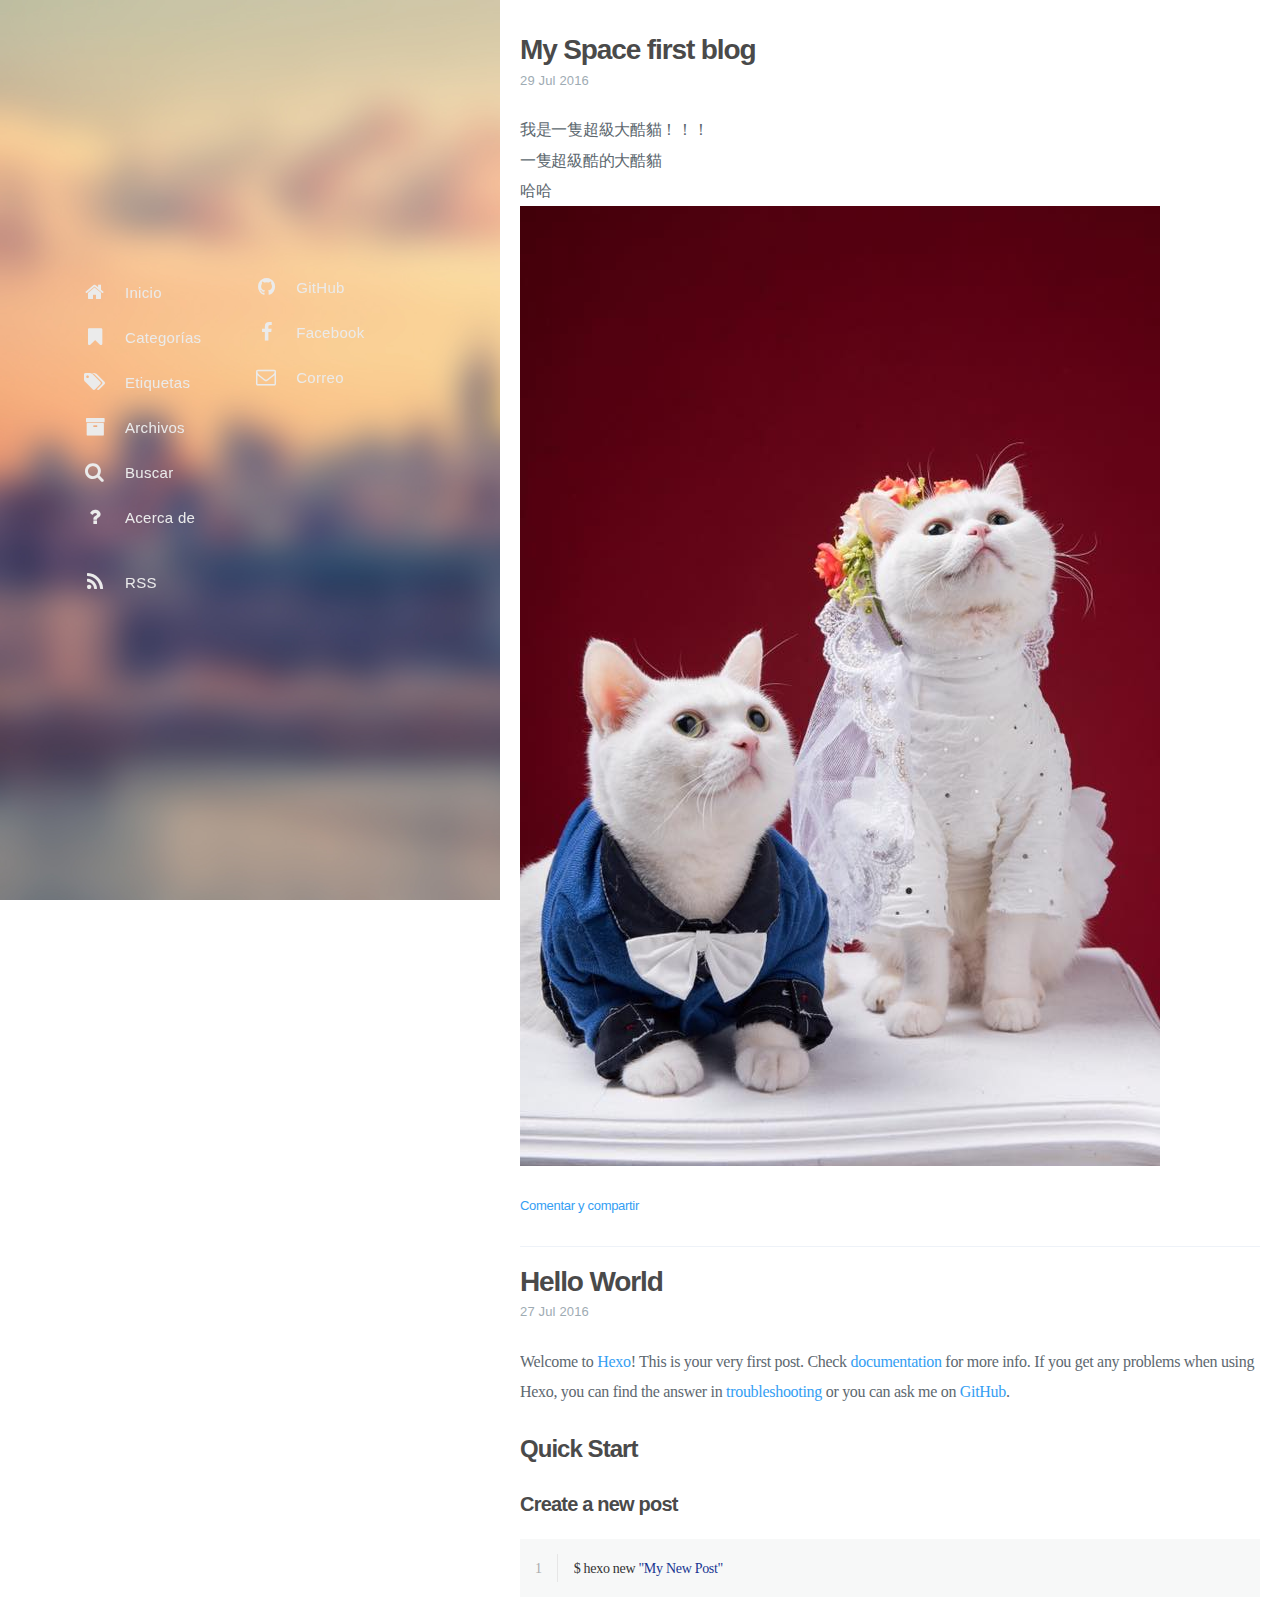
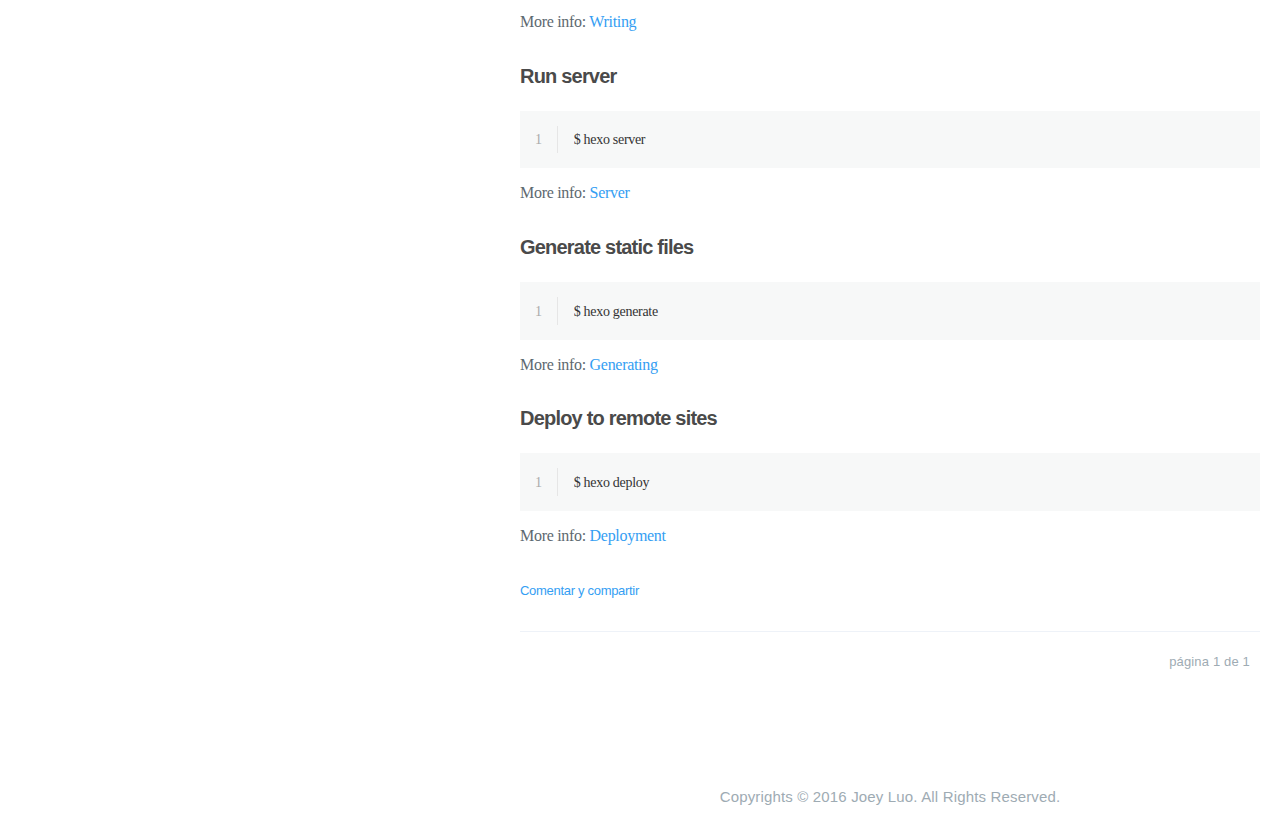
==== commit 09e1d97b: "Site updated: 2016-07-31 17:15:10" ====
--- a/index.html
+++ b/index.html
@@ -1,75 +1,424 @@
-<!doctype html>
-<html>
-  <head>
-    <meta charset="utf-8">
-    <meta http-equiv="X-UA-Compatible" content="chrome=1">
-    <title>Lifesharing.GitHub.io by darwin7381</title>
-    <link rel="stylesheet" href="stylesheets/styles.css">
-    <link rel="stylesheet" href="stylesheets/github-dark.css">
-    <script src="https://ajax.googleapis.com/ajax/libs/jquery/1.7.1/jquery.min.js"></script>
-    <script src="javascripts/main.js"></script>
-    <!--[if lt IE 9]>
-      <script src="//html5shiv.googlecode.com/svn/trunk/html5.js"></script>
-    <![endif]-->
-    <meta name="viewport" content="width=device-width, initial-scale=1, user-scalable=no">
-
-  </head>
-  <body>
-
-      <header>
-        <h1>Lifesharing.GitHub.io</h1>
-        <p>My First Bloogggeeeerrrrr</p>
-      </header>
-
-      <div id="banner">
-        <span id="logo"></span>
-
-        <a href="https://github.com/darwin7381/LifeSharing.github.io" class="button fork"><strong>View On GitHub</strong></a>
-        <div class="downloads">
-          <span>Downloads:</span>
-          <ul>
-            <li><a href="https://github.com/darwin7381/LifeSharing.github.io/zipball/master" class="button">ZIP</a></li>
-            <li><a href="https://github.com/darwin7381/LifeSharing.github.io/tarball/master" class="button">TAR</a></li>
-          </ul>
-        </div>
-      </div><!-- end banner -->
-
-    <div class="wrapper">
-      <nav>
-        <ul></ul>
-      </nav>
-      <section>
-        <h3>
-<a id="welcome-to-github-pages" class="anchor" href="#welcome-to-github-pages" aria-hidden="true"><span aria-hidden="true" class="octicon octicon-link"></span></a>Welcome to GitHub Pages.</h3>
-
-<p>This automatic page generator is the easiest way to create beautiful pages for all of your projects. Author your page content here <a href="https://guides.github.com/features/mastering-markdown/">using GitHub Flavored Markdown</a>, select a template crafted by a designer, and publish. After your page is generated, you can check out the new <code>gh-pages</code> branch locally. If you’re using GitHub Desktop, simply sync your repository and you’ll see the new branch.</p>
-
-<h3>
-<a id="designer-templates" class="anchor" href="#designer-templates" aria-hidden="true"><span aria-hidden="true" class="octicon octicon-link"></span></a>Designer Templates</h3>
-
-<p>We’ve crafted some handsome templates for you to use. Go ahead and click 'Continue to layouts' to browse through them. You can easily go back to edit your page before publishing. After publishing your page, you can revisit the page generator and switch to another theme. Your Page content will be preserved.</p>
-
-<h3>
-<a id="creating-pages-manually" class="anchor" href="#creating-pages-manually" aria-hidden="true"><span aria-hidden="true" class="octicon octicon-link"></span></a>Creating pages manually</h3>
-
-<p>If you prefer to not use the automatic generator, push a branch named <code>gh-pages</code> to your repository to create a page manually. In addition to supporting regular HTML content, GitHub Pages support Jekyll, a simple, blog aware static site generator. Jekyll makes it easy to create site-wide headers and footers without having to copy them across every page. It also offers intelligent blog support and other advanced templating features.</p>
-
-<h3>
-<a id="authors-and-contributors" class="anchor" href="#authors-and-contributors" aria-hidden="true"><span aria-hidden="true" class="octicon octicon-link"></span></a>Authors and Contributors</h3>
-
-<p>You can <a href="https://help.github.com/articles/basic-writing-and-formatting-syntax/#mentioning-users-and-teams" class="user-mention">@mention</a> a GitHub username to generate a link to their profile. The resulting <code>&lt;a&gt;</code> element will link to the contributor’s GitHub Profile. For example: In 2007, Chris Wanstrath (<a href="https://github.com/defunkt" class="user-mention">@defunkt</a>), PJ Hyett (<a href="https://github.com/pjhyett" class="user-mention">@pjhyett</a>), and Tom Preston-Werner (<a href="https://github.com/mojombo" class="user-mention">@mojombo</a>) founded GitHub.</p>
-
-<h3>
-<a id="support-or-contact" class="anchor" href="#support-or-contact" aria-hidden="true"><span aria-hidden="true" class="octicon octicon-link"></span></a>Support or Contact</h3>
-
-<p>Having trouble with Pages? Check out our <a href="https://help.github.com/pages">documentation</a> or <a href="https://github.com/contact">contact support</a> and we’ll help you sort it out.</p>
-      </section>
-      <footer>
-        <p>Project maintained by <a href="https://github.com/darwin7381">darwin7381</a></p>
-        <p><small>Hosted on GitHub Pages &mdash; Theme by <a href="https://twitter.com/michigangraham">mattgraham</a></small></p>
-      </footer>
+
+<!DOCTYPE html>
+<html lang="null">
+    
+<head>
+    <meta charset="UTF-8">
+    <meta name="viewport" content="width=device-width, initial-scale=1">
+    <meta name="generator" content="Joey&#39;s Life">
+    <title>Joey&#39;s Life</title>
+    <meta name="author" content="Joey Luo">
+    
+    
+    
+        <link rel="alternate" type="application/atom+xml" title="RSS" href="/atom.xml">
+    
+    <meta name="description" content="政大資管,愛旅行,吃東西,傻傻的相信要改變世界">
+<meta property="og:type" content="blog">
+<meta property="og:title" content="Joey's Life">
+<meta property="og:url" content="http://yoursite.com/index.html">
+<meta property="og:site_name" content="Joey's Life">
+<meta property="og:description" content="政大資管,愛旅行,吃東西,傻傻的相信要改變世界">
+<meta name="twitter:card" content="summary">
+<meta name="twitter:title" content="Joey's Life">
+<meta name="twitter:description" content="政大資管,愛旅行,吃東西,傻傻的相信要改變世界">
+    
+    
+        
+    
+    
+    
+    
+    
+    <!--STYLES-->
+    <link rel="stylesheet" href="/assets/css/font-awesome.css">
+    <link rel="stylesheet" href="/assets/css/jquery.fancybox.css">
+    <link rel="stylesheet" href="/assets/css/jquery.fancybox-thumbs.css">
+    <link rel="stylesheet" href="/assets/css/tranquilpeak.css">
+    <!--STYLES END-->
+    
+    
+</head>
+
+    <body>
+        <div id="blog">
+            <!-- Define author's picture -->
+
+
+<header id="header" data-behavior="1">
+    <i id="btn-open-sidebar" class="fa fa-lg fa-bars"></i>
+    <h1 class="header-title">
+        <a class="header-title-link" href="/ ">Joey&#39;s Life</a>
+    </h1>
+    
+        
+            <a  class="header-right-icon open-algolia-search"
+                href="#about">
+        
+        
+            <i class="fa fa-lg fa-search"></i>
+        
+        </a>
+    
+</header>
+
+            <!-- Define author's picture -->
+
+
+<nav id="sidebar" data-behavior="1">
+    <div class="sidebar-container">
+        
+        
+            <ul class="sidebar-buttons">
+            
+                <li class="sidebar-button">
+                    
+                        <a  class="sidebar-button-link "
+                             href="/ "
+                            
+                        >
+                    
+                        <i class="sidebar-button-icon fa fa-lg fa-home"></i>
+                        <span class="sidebar-button-desc">Inicio</span>
+                    </a>
+            </li>
+            
+                <li class="sidebar-button">
+                    
+                        <a  class="sidebar-button-link "
+                             href="/all-categories"
+                            
+                        >
+                    
+                        <i class="sidebar-button-icon fa fa-lg fa-bookmark"></i>
+                        <span class="sidebar-button-desc">Categorías</span>
+                    </a>
+            </li>
+            
+                <li class="sidebar-button">
+                    
+                        <a  class="sidebar-button-link "
+                             href="/all-tags"
+                            
+                        >
+                    
+                        <i class="sidebar-button-icon fa fa-lg fa-tags"></i>
+                        <span class="sidebar-button-desc">Etiquetas</span>
+                    </a>
+            </li>
+            
+                <li class="sidebar-button">
+                    
+                        <a  class="sidebar-button-link "
+                             href="/all-archives"
+                            
+                        >
+                    
+                        <i class="sidebar-button-icon fa fa-lg fa-archive"></i>
+                        <span class="sidebar-button-desc">Archivos</span>
+                    </a>
+            </li>
+            
+                <li class="sidebar-button">
+                    
+                        <a  class="sidebar-button-link open-algolia-search"
+                             href="#search"
+                            
+                        >
+                    
+                        <i class="sidebar-button-icon fa fa-lg fa-search"></i>
+                        <span class="sidebar-button-desc">Buscar</span>
+                    </a>
+            </li>
+            
+                <li class="sidebar-button">
+                    
+                        <a  class="sidebar-button-link "
+                             href="#about"
+                            
+                        >
+                    
+                        <i class="sidebar-button-icon fa fa-lg fa-question"></i>
+                        <span class="sidebar-button-desc">Acerca de</span>
+                    </a>
+            </li>
+            
+        </ul>
+        
+            <ul class="sidebar-buttons">
+            
+                <li class="sidebar-button">
+                    
+                        <a  class="sidebar-button-link " href="https://github.com/darwin7381" target="_blank">
+                    
+                        <i class="sidebar-button-icon fa fa-lg fa-github"></i>
+                        <span class="sidebar-button-desc">GitHub</span>
+                    </a>
+            </li>
+            
+                <li class="sidebar-button">
+                    
+                        <a  class="sidebar-button-link " href="https://facebook.com/darwin7381" target="_blank">
+                    
+                        <i class="sidebar-button-icon fa fa-lg fa-facebook"></i>
+                        <span class="sidebar-button-desc">Facebook</span>
+                    </a>
+            </li>
+            
+                <li class="sidebar-button">
+                    
+                        <a  class="sidebar-button-link " href="mailto:darwin7381987654@gmail.com" target="_blank">
+                    
+                        <i class="sidebar-button-icon fa fa-lg fa-envelope-o"></i>
+                        <span class="sidebar-button-desc">Correo</span>
+                    </a>
+            </li>
+            
+        </ul>
+        
+            <ul class="sidebar-buttons">
+            
+                <li class="sidebar-button">
+                    
+                        <a  class="sidebar-button-link "
+                             href="/atom.xml"
+                            
+                        >
+                    
+                        <i class="sidebar-button-icon fa fa-lg fa-rss"></i>
+                        <span class="sidebar-button-desc">RSS</span>
+                    </a>
+            </li>
+            
+        </ul>
+        
     </div>
-    <!--[if !IE]><script>fixScale(document);</script><![endif]-->
-    
-  </body>
+</nav>
+
+            
+            <div id="main" data-behavior="1"
+                 class="
+                        hasCoverMetaIn
+                        ">
+                <section class="postShorten-group main-content-wrap">
+    
+    
+    <article class="postShorten postShorten--thumbnailimg-bottom" itemscope itemType="http://schema.org/BlogPosting">
+        <div class="postShorten-wrap">
+            
+            <div class="postShorten-header">
+                <h1 class="postShorten-title" itemprop="headline">
+                    
+                        <a class="link-unstyled" href="/2016/07/29/My-Space-first-blog/">
+                            My Space first blog
+                        </a>
+                    
+                </h1>
+                <div class="postShorten-meta">
+    <time itemprop="datePublished" datetime="2016-07-29T00:46:31+08:00">
+	
+		    29 Jul 2016
+    	
+    </time>
+    
+</div>
+
+            </div>
+            
+                <div class="postShorten-content" itemprop="articleBody">
+                    <p>我是一隻超級大酷貓！！！<br>一隻超級酷的大酷貓<br>哈哈<br><img src="/img/貓夫妻.jpg" alt=""></p>
+
+                    
+                        
+                    
+                    
+                        <p>
+                            <a href="/2016/07/29/My-Space-first-blog/#post-footer" class="postShorten-excerpt_link link">
+                                Comentar y compartir
+                            </a>
+                        </p>
+                    
+                </div>
+            
+        </div>
+        
+    </article>
+    
+    
+    <article class="postShorten postShorten--thumbnailimg-bottom" itemscope itemType="http://schema.org/BlogPosting">
+        <div class="postShorten-wrap">
+            
+            <div class="postShorten-header">
+                <h1 class="postShorten-title" itemprop="headline">
+                    
+                        <a class="link-unstyled" href="/2016/07/27/hello-world/">
+                            Hello World
+                        </a>
+                    
+                </h1>
+                <div class="postShorten-meta">
+    <time itemprop="datePublished" datetime="2016-07-27T01:38:30+08:00">
+	
+		    27 Jul 2016
+    	
+    </time>
+    
+</div>
+
+            </div>
+            
+                <div class="postShorten-content" itemprop="articleBody">
+                    <p>Welcome to <a href="https://hexo.io/" target="_blank" rel="external">Hexo</a>! This is your very first post. Check <a href="https://hexo.io/docs/" target="_blank" rel="external">documentation</a> for more info. If you get any problems when using Hexo, you can find the answer in <a href="https://hexo.io/docs/troubleshooting.html" target="_blank" rel="external">troubleshooting</a> or you can ask me on <a href="https://github.com/hexojs/hexo/issues" target="_blank" rel="external">GitHub</a>.</p>
+<h2 id="Quick-Start"><a href="#Quick-Start" class="headerlink" title="Quick Start"></a>Quick Start</h2><h3 id="Create-a-new-post"><a href="#Create-a-new-post" class="headerlink" title="Create a new post"></a>Create a new post</h3><figure class="highlight bash"><table><tr><td class="gutter"><pre><div class="line">1</div></pre></td><td class="code"><pre><div class="line">$ hexo new <span class="string">"My New Post"</span></div></pre></td></tr></table></figure>
+<p>More info: <a href="https://hexo.io/docs/writing.html" target="_blank" rel="external">Writing</a></p>
+<h3 id="Run-server"><a href="#Run-server" class="headerlink" title="Run server"></a>Run server</h3><figure class="highlight bash"><table><tr><td class="gutter"><pre><div class="line">1</div></pre></td><td class="code"><pre><div class="line">$ hexo server</div></pre></td></tr></table></figure>
+<p>More info: <a href="https://hexo.io/docs/server.html" target="_blank" rel="external">Server</a></p>
+<h3 id="Generate-static-files"><a href="#Generate-static-files" class="headerlink" title="Generate static files"></a>Generate static files</h3><figure class="highlight bash"><table><tr><td class="gutter"><pre><div class="line">1</div></pre></td><td class="code"><pre><div class="line">$ hexo generate</div></pre></td></tr></table></figure>
+<p>More info: <a href="https://hexo.io/docs/generating.html" target="_blank" rel="external">Generating</a></p>
+<h3 id="Deploy-to-remote-sites"><a href="#Deploy-to-remote-sites" class="headerlink" title="Deploy to remote sites"></a>Deploy to remote sites</h3><figure class="highlight bash"><table><tr><td class="gutter"><pre><div class="line">1</div></pre></td><td class="code"><pre><div class="line">$ hexo deploy</div></pre></td></tr></table></figure>
+<p>More info: <a href="https://hexo.io/docs/deployment.html" target="_blank" rel="external">Deployment</a></p>
+
+                    
+                        
+                    
+                    
+                        <p>
+                            <a href="/2016/07/27/hello-world/#post-footer" class="postShorten-excerpt_link link">
+                                Comentar y compartir
+                            </a>
+                        </p>
+                    
+                </div>
+            
+        </div>
+        
+    </article>
+    
+    <div class="pagination-bar">
+    <ul class="pagination">
+        
+        
+        <li class="pagination-number">página 1 de 1</li>
+    </ul>
+</div>
+
+</section>
+
+
+                <footer id="footer" class="main-content-wrap">
+    <span class="copyrights">
+        Copyrights &copy; 2016 Joey Luo. All Rights Reserved.
+    </span>
+</footer>
+
+            </div>
+            
+        </div>
+        
+
+
+<div id="about">
+    <div id="about-card">
+        <div id="about-btn-close">
+            <i class="fa fa-remove"></i>
+        </div>
+        
+            <h4 id="about-card-name">Joey Luo</h4>
+        
+            <h5 id="about-card-bio"><p>author.bio</p>
+</h5>
+        
+        
+            <h5 id="about-card-job">
+                <i class="fa fa-briefcase"></i>
+                <br/>
+                <p>author.job</p>
+
+            </h5>
+        
+        
+    </div>
+</div>
+
+        <div id="algolia-search-modal" class="modal-container">
+    <div class="modal">
+        <div class="modal-header">
+            <span class="close-button"><i class="fa fa-close"></i></span>
+            <a href="https://algolia.com" target="_blank" class="searchby-algolia text-color-light link-unstyled">
+                <span class="searchby-algolia-text text-color-light text-small">by</span>
+                <img class="searchby-algolia-logo" src="https://www.algolia.com/static_assets/images/press/downloads/algolia-light.svg">
+            </a>
+            <i class="search-icon fa fa-search"></i>
+            <form id="algolia-search-form">
+                <input type="text" id="algolia-search-input" name="search"
+                    class="form-control input--large search-input" placeholder="Search "
+                    autofocus="autofocus"/>
+            </form>
+        </div>
+        <div class="modal-body">
+            <div class="no-result text-color-light text-center">no se encontraron artículos</div>
+            <div class="results">
+                
+                <div class="media">
+                    
+                    <div class="media-body">
+                        <a class="link-unstyled" href="http://yoursite.com/2016/07/29/My-Space-first-blog/">
+                            <h3 class="media-heading">My Space first blog</h3>
+                        </a>
+                        <span class="media-meta">
+                            <span class="media-date text-small">
+                                
+                                    Jul 29, 2016
+                                
+                            </span>
+                        </span>
+                        <div class="media-content hide-xs font-merryweather"></div>
+                    </div>
+                    <div style="clear:both;"></div>
+                    <hr>
+                </div>
+                
+                <div class="media">
+                    
+                    <div class="media-body">
+                        <a class="link-unstyled" href="http://yoursite.com/2016/07/27/hello-world/">
+                            <h3 class="media-heading">Hello World</h3>
+                        </a>
+                        <span class="media-meta">
+                            <span class="media-date text-small">
+                                
+                                    Jul 27, 2016
+                                
+                            </span>
+                        </span>
+                        <div class="media-content hide-xs font-merryweather"></div>
+                    </div>
+                    <div style="clear:both;"></div>
+                    <hr>
+                </div>
+                
+            </div>
+        </div>
+        <div class="modal-footer">
+            <p class="results-count text-medium"
+                data-message-zero="no se encontraron artículos"
+                data-message-one="1 artículo encontrado"
+                data-message-other="{n} artículos encontrados">
+                2 artículos encontrados
+            </p>
+        </div>
+    </div>
+</div>
+        
+<div id="cover" style="background-image:url('/assets/images/cover.jpg');"></div>
+        <!--SCRIPTS-->
+<script src="/assets/js/jquery.js"></script>
+<script src="/assets/js/jquery.fancybox.js"></script>
+<script src="/assets/js/jquery.fancybox-thumbs.js"></script>
+<script src="/assets/js/tranquilpeak.js"></script>
+<!--SCRIPTS END-->
+
+
+
+    </body>
 </html>
--- a/assets/css/tranquilpeak.css
+++ b/assets/css/tranquilpeak.css
@@ -0,0 +1,3078 @@
+@charset "UTF-8";
+@font-face {
+  font-family: 'Open Sans';
+  font-style: normal;
+  font-weight: 400;
+  src: local("Open Sans"), local("OpenSans"), url(https://fonts.gstatic.com/s/opensans/v10/cJZKeOuBrn4kERxqtaUH3SZ2oysoEQEeKwjgmXLRnTc.ttf) format("truetype"); }
+
+@font-face {
+  font-family: 'Open Sans';
+  font-style: normal;
+  font-weight: 700;
+  src: local("Open Sans Bold"), local("OpenSans-Bold"), url(https://fonts.gstatic.com/s/opensans/v10/k3k702ZOKiLJc3WVjuplzJS3E-kSBmtLoNJPDtbj2Pk.ttf) format("truetype"); }
+
+@font-face {
+  font-family: 'Merriweather';
+  font-style: normal;
+  font-weight: 300;
+  src: local("Merriweather Light"), local("Merriweather-Light"), url(https://fonts.gstatic.com/s/merriweather/v8/ZvcMqxEwPfh2qDWBPxn6nk7nEl83IKQRaQwpv_tz1Eg.ttf) format("truetype"); }
+
+@font-face {
+  font-family: 'Merriweather';
+  font-style: normal;
+  font-weight: 400;
+  src: local("Merriweather"), url(https://fonts.gstatic.com/s/merriweather/v8/RFda8w1V0eDZheqfcyQ4EJS3E-kSBmtLoNJPDtbj2Pk.ttf) format("truetype"); }
+
+@font-face {
+  font-family: 'Merriweather';
+  font-style: normal;
+  font-weight: 700;
+  src: local("Merriweather Bold"), local("Merriweather-Bold"), url(https://fonts.gstatic.com/s/merriweather/v8/ZvcMqxEwPfh2qDWBPxn6nv83cGrqhiQgWmjXfohD0fc.ttf) format("truetype"); }
+
+@font-face {
+  font-family: 'Merriweather';
+  font-style: italic;
+  font-weight: 300;
+  src: local("Merriweather Light Italic"), local("Merriweather-LightItalic"), url(https://fonts.gstatic.com/s/merriweather/v8/EYh7Vl4ywhowqULgRdYwIGrKw6K5wsYdxr6rUL2ZGaM.ttf) format("truetype"); }
+
+@font-face {
+  font-family: 'Merriweather';
+  font-style: italic;
+  font-weight: 700;
+  src: local("Merriweather Bold Italic"), local("Merriweather-BoldItalic"), url(https://fonts.gstatic.com/s/merriweather/v8/EYh7Vl4ywhowqULgRdYwII1kRdeHIFWYEsp6A2f99b0.ttf) format("truetype"); }
+
+html {
+  font-family: "Open Sans", sans-serif;
+  font-size: 10px;
+  -ms-text-size-adjust: 100%;
+  -webkit-text-size-adjust: 100%;
+  text-size-adjust: 100%;
+  -webkit-tap-highlight-color: transparent;
+  tap-highlight-color: transparent; }
+
+body {
+  width: 100%;
+  height: 100%;
+  margin: 0;
+  padding: 0;
+  background: white;
+  font-family: "Open Sans", sans-serif;
+  font-size: 1.6rem;
+  line-height: 1.9em;
+  letter-spacing: 0.01em;
+  -webkit-font-smoothing: subpixel-antialiased;
+  font-smoothing: subpixel-antialiased; }
+  body.pushed {
+    overflow-x: hidden; }
+
+h1,
+h2,
+h3,
+h4,
+h5,
+h6 {
+  letter-spacing: -0.04em;
+  font-family: "Open Sans", sans-serif;
+  font-weight: 700;
+  line-height: 1.45em;
+  color: #4a4a4a; }
+
+h1,
+h2,
+h3 {
+  margin: 1em 0 1em 0; }
+
+h4,
+h5,
+h6 {
+  margin: 1em 0 0.5em 0; }
+
+h1 {
+  font-size: 2.8rem; }
+
+h2 {
+  font-size: 2.4rem; }
+
+h3 {
+  font-size: 2rem; }
+
+h4 {
+  font-size: 1.8rem; }
+
+h5 {
+  font-size: 1.7rem; }
+
+h6 {
+  font-size: 1.6rem; }
+
+p {
+  margin: 0 0 1.5em 0; }
+
+ul,
+ol,
+dl {
+  margin: 0 0 0.5em 0; }
+
+a, a:hover, a:active, a:visited {
+  cursor: pointer;
+  color: #349ef3;
+  text-decoration: none; }
+
+a:hover {
+  color: #349ef3;
+  text-decoration: underline; }
+
+table {
+  width: 100%;
+  background: transparent;
+  border-collapse: collapse;
+  border-spacing: 0;
+  text-align: left; }
+  table th {
+    padding: 5px 10px;
+    font-weight: bold;
+    border-bottom: 2px solid #909ba2; }
+  table td {
+    padding: 5px 10px; }
+  table tr:nth-child(2n) {
+    background: #f7f8f8; }
+
+hr {
+  margin: 1.5em 0 0;
+  outline: none;
+  border: none;
+  border-top: 1px solid #eef2f8; }
+
+dl dt {
+  font-weight: bold; }
+
+dl dd {
+  margin-left: 0; }
+
+pre > code {
+  display: block;
+  width: 100%;
+  box-sizing: border-box;
+  padding: 15px;
+  font-family: Menlo;
+  border: none;
+  margin: 0;
+  cursor: text;
+  overflow-x: auto;
+  line-height: 1.7em;
+  font-size: 1.4rem; }
+
+code {
+  font-size: 1.5rem;
+  display: inline-block;
+  font-family: Menlo;
+  font-weight: 400;
+  background-color: #f7f8f8;
+  padding: 0 10px; }
+
+acronym,
+abbr {
+  border-bottom: 1px dotted #5d686f; }
+
+blockquote {
+  border-left: 3px solid #5d686f;
+  padding: 0 15px;
+  font-style: italic;
+  margin: 1.5em 0 0; }
+  blockquote cite:before {
+    content: ' — ';
+    padding: 0 0.3em; }
+  blockquote > p:first-child {
+    margin: 0; }
+
+@media only screen and (max-width: 767px) {
+  code {
+    font-size: 1.4rem; }
+  h1 {
+    font-size: 2.6rem; }
+  h2 {
+    font-size: 2.2rem; }
+  h3 {
+    font-size: 1.8rem; }
+  h4 {
+    font-size: 1.6rem; }
+  h5 {
+    font-size: 1.5rem; }
+  h6 {
+    font-size: 1.4rem; } }
+
+@media only screen and (min-width: 768px) and (max-width: 1023px) {
+  h1 {
+    font-size: 2.65rem; }
+  h2 {
+    font-size: 2.25rem; }
+  h3 {
+    font-size: 1.85rem; }
+  h4 {
+    font-size: 1.65rem; }
+  h5 {
+    font-size: 1.55rem; }
+  h6 {
+    font-size: 1.45rem; } }
+
+#about {
+  display: none;
+  position: fixed;
+  top: 0;
+  left: 0;
+  width: 100%;
+  height: 100%;
+  background: rgba(17, 26, 35, 0);
+  text-align: center;
+  line-height: 100%;
+  overflow-y: auto;
+  overflow-x: hidden;
+  z-index: 30; }
+  #about #about-card {
+    position: relative;
+    top: -1000px;
+    display: block;
+    background: white;
+    max-width: 400px;
+    margin: 15px auto;
+    border-radius: 3px;
+    padding: 30px 0;
+    -webkit-box-shadow: 0 0 5px rgba(0, 0, 0, 0.5);
+    -moz-box-shadow: 0 0 5px rgba(0, 0, 0, 0.5);
+    box-shadow: 0 0 5px rgba(0, 0, 0, 0.5); }
+    #about #about-card #about-btn-close {
+      position: absolute;
+      top: 15px;
+      right: 15px;
+      color: #9eabb3;
+      cursor: pointer; }
+      #about #about-card #about-btn-close:hover {
+        color: #738691; }
+    #about #about-card #about-card-picture {
+      margin-bottom: 15px; }
+    #about #about-card #about-card-name {
+      margin-top: 0;
+      margin-bottom: 20px; }
+    #about #about-card #about-card-bio {
+      padding: 0 30px;
+      margin: 0 0 30px 0; }
+    #about #about-card #about-card-job,
+    #about #about-card #about-card-location {
+      display: inline-block;
+      vertical-align: top; }
+    #about #about-card #about-card-job,
+    #about #about-card #about-card-location,
+    #about #about-card #about-card-bio {
+      font-size: 1.6rem;
+      line-height: 1.9em;
+      font-weight: 400;
+      color: #5d686f; }
+
+@media only screen and (max-width: 767px) {
+  #about #about-card {
+    width: 90%; }
+    #about #about-card #about-card-job,
+    #about #about-card #about-card-location {
+      display: block;
+      width: calc(100% - 60px);
+      padding: 0 30px; }
+    #about #about-card #about-card-picture {
+      width: 90px;
+      height: 90px;
+      border-radius: 45px; }
+    #about #about-card #about-card-job {
+      margin-bottom: 15px; } }
+
+@media only screen and (min-width: 768px) {
+  #about #about-card {
+    width: 80%; }
+    #about #about-card #about-card-picture {
+      width: 110px;
+      height: 110px;
+      border-radius: 55px; }
+    #about #about-card #about-card-job,
+    #about #about-card #about-card-location {
+      display: inline-block;
+      width: calc((100% / 2) - 48px); }
+    #about #about-card #about-card-job {
+      padding: 0 15px 0 30px; }
+    #about #about-card #about-card-location {
+      padding: 0 30px 0 15px; } }
+
+#blog {
+  position: absolute;
+  top: 0;
+  left: 0;
+  width: 100%;
+  height: 100%; }
+
+#bottom-bar {
+  display: none;
+  position: fixed;
+  bottom: 0;
+  height: 60px;
+  background: white;
+  margin: 0;
+  border-top: 1px solid #eef2f8;
+  padding: 0 15px;
+  z-index: 40;
+  transition: transform .25s ease-in-out;
+  -webkit-transition: -webkit-transform .25s ease-in-out; }
+
+@media only screen and (max-width: 767px) {
+  #bottom-bar {
+    width: calc(100% - 15px * 2);
+    left: 0; }
+    #bottom-bar[data-behavior="1"].pushed, #bottom-bar[data-behavior="3"].pushed {
+      -webkit-transform: translate3d(250px, 0, 0);
+      -moz-transform: translate3d(250px, 0, 0);
+      transform: translate3d(250px, 0, 0); }
+    #bottom-bar[data-behavior="2"].pushed, #bottom-bar[data-behavior="4"].pushed {
+      -webkit-transform: translate3d(75px, 0, 0);
+      -moz-transform: translate3d(75px, 0, 0);
+      transform: translate3d(75px, 0, 0); } }
+
+@media only screen and (min-width: 768px) and (max-width: 1023px) {
+  #bottom-bar[data-behavior="1"], #bottom-bar[data-behavior="2"] {
+    width: calc(100% - 75px - 15px * 2);
+    left: 75px; }
+    #bottom-bar[data-behavior="1"].pushed, #bottom-bar[data-behavior="2"].pushed {
+      -webkit-transform: translate3d(75px, 0, 0);
+      -moz-transform: translate3d(75px, 0, 0);
+      transform: translate3d(75px, 0, 0); }
+  #bottom-bar[data-behavior="3"] {
+    width: calc(100% - 15px * 2);
+    left: 0; }
+    #bottom-bar[data-behavior="3"].pushed {
+      -webkit-transform: translate3d(250px, 0, 0);
+      -moz-transform: translate3d(250px, 0, 0);
+      transform: translate3d(250px, 0, 0); }
+  #bottom-bar[data-behavior="4"] {
+    width: calc(100% - 15px * 2);
+    left: 0; }
+    #bottom-bar[data-behavior="4"].pushed {
+      -webkit-transform: translate3d(75px, 0, 0);
+      -moz-transform: translate3d(75px, 0, 0);
+      transform: translate3d(75px, 0, 0); } }
+
+@media only screen and (min-width: 1024px) {
+  #bottom-bar[data-behavior="1"] {
+    width: calc(100% - 250px - 15px * 2);
+    left: 250px; }
+    #bottom-bar[data-behavior="1"].pushed {
+      -webkit-transform: translate3d(250px, 0, 0);
+      -moz-transform: translate3d(250px, 0, 0);
+      transform: translate3d(250px, 0, 0); }
+  #bottom-bar[data-behavior="2"] {
+    width: calc(100% - 75px - 15px * 2);
+    left: 75px; }
+    #bottom-bar[data-behavior="2"].pushed {
+      -webkit-transform: translate3d(75px, 0, 0);
+      -moz-transform: translate3d(75px, 0, 0);
+      transform: translate3d(75px, 0, 0); }
+  #bottom-bar[data-behavior="3"] {
+    width: calc(100% - 15px * 2);
+    left: 0; }
+    #bottom-bar[data-behavior="3"].pushed {
+      -webkit-transform: translate3d(250px, 0, 0);
+      -moz-transform: translate3d(250px, 0, 0);
+      transform: translate3d(250px, 0, 0); }
+  #bottom-bar[data-behavior="4"] {
+    width: calc(100% - 15px * 2);
+    left: 0; }
+    #bottom-bar[data-behavior="4"].pushed {
+      -webkit-transform: translate3d(75px, 0, 0);
+      -moz-transform: translate3d(75px, 0, 0);
+      transform: translate3d(75px, 0, 0); } }
+
+@media only screen and (min-width: 1024px) {
+  #bottom-bar[data-behavior="1"] {
+    width: calc(100% - 500px - 15px * 2);
+    left: 500px; }
+    #bottom-bar[data-behavior="1"].pushed {
+      -webkit-transform: translate3d(500px, 0, 0);
+      -moz-transform: translate3d(500px, 0, 0);
+      transform: translate3d(500px, 0, 0); }
+  #bottom-bar[data-behavior="2"] {
+    width: calc(100% - 75px - 15px * 2);
+    left: 75px; }
+    #bottom-bar[data-behavior="2"].pushed {
+      -webkit-transform: translate3d(75px, 0, 0);
+      -moz-transform: translate3d(75px, 0, 0);
+      transform: translate3d(75px, 0, 0); }
+  #bottom-bar[data-behavior="3"] {
+    width: calc(100% - 15px * 2);
+    left: 0; }
+    #bottom-bar[data-behavior="3"].pushed {
+      -webkit-transform: translate3d(500px, 0, 0);
+      -moz-transform: translate3d(500px, 0, 0);
+      transform: translate3d(500px, 0, 0); }
+  #bottom-bar[data-behavior="4"] {
+    width: calc(100% - 15px * 2);
+    left: 0; }
+    #bottom-bar[data-behavior="4"].pushed {
+      -webkit-transform: translate3d(75px, 0, 0);
+      -moz-transform: translate3d(75px, 0, 0);
+      transform: translate3d(75px, 0, 0); } }
+
+#cover {
+  position: fixed;
+  width: 100%;
+  height: 100%;
+  background-repeat: no-repeat;
+  background-size: cover;
+  top: 0;
+  left: 0;
+  z-index: -1; }
+
+#footer {
+  color: #9eabb3;
+  font-size: 1.5rem;
+  text-align: center;
+  margin-top: 70px;
+  height: auto;
+  padding: 20px 20px; }
+
+#header {
+  display: block;
+  width: 100%;
+  height: 55px;
+  background: #fff;
+  position: fixed;
+  top: 0;
+  border: 1px solid #eef2f8;
+  color: #88909a;
+  z-index: 20;
+  transition: transform .25s ease-in-out;
+  -webkit-transition: -webkit-transform .25s ease-in-out;
+  -webkit-backface-visibility: hidden;
+  -webkit-perspective: 1000; }
+  #header #btn-open-sidebar {
+    position: absolute;
+    top: 20px;
+    left: 20px;
+    cursor: pointer; }
+  #header .header-right-picture {
+    position: absolute;
+    top: 12.5px;
+    right: 20px;
+    display: block;
+    width: 30px;
+    height: 30px;
+    color: #88909a; }
+    #header .header-right-picture .header-picture {
+      display: block;
+      width: 30px;
+      height: 30px;
+      border-radius: 15px; }
+  #header .header-right-icon {
+    position: absolute;
+    top: 12.5px;
+    right: 20px;
+    color: #88909a; }
+  #header .header-title {
+    text-align: center;
+    font-size: 1.6rem;
+    line-height: 55px;
+    margin: 0; }
+    #header .header-title .header-title-link {
+      color: #88909a;
+      font-weight: normal; }
+      #header .header-title .header-title-link:hover, #header .header-title .header-title-link:active {
+        color: #6e7681;
+        text-decoration: none; }
+  #header.header-up {
+    -webkit-transform: translate3d(0, -55px, 0);
+    -moz-transform: translate3d(0, -55px, 0);
+    transform: translate3d(0, -55px, 0); }
+  #header[data-behavior="1"].pushed, #header[data-behavior="3"].pushed {
+    -webkit-transform: translate3d(250px, 0, 0);
+    -moz-transform: translate3d(250px, 0, 0);
+    transform: translate3d(250px, 0, 0); }
+  #header[data-behavior="2"].pushed, #header[data-behavior="4"].pushed {
+    -webkit-transform: translate3d(75px, 0, 0);
+    -moz-transform: translate3d(75px, 0, 0);
+    transform: translate3d(75px, 0, 0); }
+
+@media only screen and (min-width: 768px) {
+  #header[data-behavior="1"], #header[data-behavior="2"] {
+    display: none; } }
+
+@media only screen and (min-width: 1280px) {
+  #header[data-behavior="1"].pushed, #header[data-behavior="3"].pushed {
+    -webkit-transform: translate3d(500px, 0, 0);
+    -moz-transform: translate3d(500px, 0, 0);
+    transform: translate3d(500px, 0, 0); } }
+
+#main {
+  display: block;
+  min-height: 100%;
+  background: #fff;
+  transition: transform .25s ease-in-out;
+  -webkit-transition: -webkit-transform .25s ease-in-out; }
+  #main.hasCover.hasCoverCaption, #main.hasCover.hasCoverMetaOut {
+    padding-top: 50px !important; }
+  #main.hasCover.hasCoverMetaIn, #main.hasCover.hasCoverMetaOut.hasCoverCaption {
+    padding-top: 0 !important; }
+
+@media only screen and (max-width: 767px) {
+  #main {
+    padding-top: 70px;
+    display: block;
+    width: 100%; }
+    #main[data-behavior="1"].pushed, #main[data-behavior="3"].pushed {
+      -webkit-transform: translate3d(250px, 0, 0);
+      -moz-transform: translate3d(250px, 0, 0);
+      transform: translate3d(250px, 0, 0); }
+    #main[data-behavior="2"].pushed, #main[data-behavior="4"].pushed {
+      -webkit-transform: translate3d(75px, 0, 0);
+      -moz-transform: translate3d(75px, 0, 0);
+      transform: translate3d(75px, 0, 0); } }
+
+@media only screen and (min-width: 768px) and (max-width: 1023px) {
+  #main[data-behavior="1"], #main[data-behavior="2"] {
+    padding-top: 15px;
+    float: right;
+    width: calc(100% - 75px); }
+  #main[data-behavior="3"] {
+    padding-top: 70px;
+    display: block;
+    width: 100%; }
+    #main[data-behavior="3"].pushed {
+      -webkit-transform: translate3d(250px, 0, 0);
+      -moz-transform: translate3d(250px, 0, 0);
+      transform: translate3d(250px, 0, 0); }
+  #main[data-behavior="4"] {
+    padding-top: 70px;
+    display: block;
+    width: 100%; }
+    #main[data-behavior="4"].pushed {
+      -webkit-transform: translate3d(75px, 0, 0);
+      -moz-transform: translate3d(75px, 0, 0);
+      transform: translate3d(75px, 0, 0); } }
+
+@media only screen and (min-width: 1024px) and (max-width: 1279px) {
+  #main[data-behavior="1"] {
+    padding-top: 15px;
+    float: right;
+    width: calc(100% - 250px); }
+  #main[data-behavior="2"] {
+    padding-top: 15px;
+    float: right;
+    width: calc(100% - 75px); }
+  #main[data-behavior="3"] {
+    padding-top: 70px;
+    display: block;
+    width: 100%; }
+    #main[data-behavior="3"].pushed {
+      -webkit-transform: translate3d(250px, 0, 0);
+      -moz-transform: translate3d(250px, 0, 0);
+      transform: translate3d(250px, 0, 0); }
+  #main[data-behavior="4"] {
+    padding-top: 70px;
+    display: block;
+    width: 100%; }
+    #main[data-behavior="4"].pushed {
+      -webkit-transform: translate3d(75px, 0, 0);
+      -moz-transform: translate3d(75px, 0, 0);
+      transform: translate3d(75px, 0, 0); } }
+
+@media only screen and (min-width: 1280px) {
+  #main[data-behavior="1"] {
+    padding-top: 15px;
+    float: right;
+    width: calc(100% - 500px); }
+  #main[data-behavior="2"] {
+    padding-top: 15px;
+    float: right;
+    width: calc(100% - 75px); }
+  #main[data-behavior="3"] {
+    padding-top: 70px;
+    display: block;
+    width: 100%; }
+    #main[data-behavior="3"].pushed {
+      -webkit-transform: translate3d(500px, 0, 0);
+      -moz-transform: translate3d(500px, 0, 0);
+      transform: translate3d(500px, 0, 0); }
+  #main[data-behavior="4"] {
+    padding-top: 70px;
+    display: block;
+    width: 100%; }
+    #main[data-behavior="4"].pushed {
+      -webkit-transform: translate3d(75px, 0, 0);
+      -moz-transform: translate3d(75px, 0, 0);
+      transform: translate3d(75px, 0, 0); } }
+
+#sidebar {
+  font-family: "Open Sans", sans-serif;
+  height: 100%;
+  position: fixed;
+  top: 0;
+  background: rgba(17, 26, 35, 0);
+  overflow: auto;
+  z-index: 20;
+  transition: transform .25s ease-in-out;
+  -webkit-transition: -webkit-transform .25s ease-in-out;
+  -webkit-font-smoothing: antialiased;
+  font-smoothing: antialiased; }
+  #sidebar .sidebar-profile {
+    color: #ebebeb;
+    text-align: center;
+    padding-top: 18px;
+    margin-bottom: 15px; }
+    #sidebar .sidebar-profile .sidebar-profile-picture {
+      display: block;
+      margin: 0 auto; }
+    #sidebar .sidebar-profile .sidebar-profile-name {
+      font-size: 1.1em;
+      color: #ebebeb; }
+  #sidebar ul.sidebar-buttons {
+    padding: 0;
+    margin: 0 0 20px 0; }
+    #sidebar ul.sidebar-buttons li.sidebar-button {
+      display: block;
+      width: 100%;
+      height: 45px;
+      line-height: 45px; }
+      #sidebar ul.sidebar-buttons li.sidebar-button .sidebar-button-link {
+        color: #ebebeb;
+        display: block;
+        height: 100%; }
+        #sidebar ul.sidebar-buttons li.sidebar-button .sidebar-button-link:hover, #sidebar ul.sidebar-buttons li.sidebar-button .sidebar-button-link:active {
+          text-decoration: none;
+          color: white; }
+    #sidebar ul.sidebar-buttons:first-child {
+      margin-top: 5px; }
+
+@media only screen and (max-width: 767px) {
+  #sidebar[data-behavior="1"], #sidebar[data-behavior="3"] {
+    left: -250px;
+    width: 250px; }
+    #sidebar[data-behavior="1"] .sidebar-profile, #sidebar[data-behavior="3"] .sidebar-profile {
+      height: 130px;
+      padding-top: 40px;
+      padding-bottom: 7.5px; }
+      #sidebar[data-behavior="1"] .sidebar-profile .sidebar-profile-picture, #sidebar[data-behavior="3"] .sidebar-profile .sidebar-profile-picture {
+        width: 90px;
+        height: 90px;
+        border-radius: 90px;
+        margin-bottom: 5px; }
+      #sidebar[data-behavior="1"] .sidebar-profile .sidebar-profile-name, #sidebar[data-behavior="3"] .sidebar-profile .sidebar-profile-name {
+        font-size: 1.6rem; }
+    #sidebar[data-behavior="1"] ul.sidebar-buttons li.sidebar-button, #sidebar[data-behavior="3"] ul.sidebar-buttons li.sidebar-button {
+      text-align: left; }
+      #sidebar[data-behavior="1"] ul.sidebar-buttons li.sidebar-button .sidebar-button-link, #sidebar[data-behavior="3"] ul.sidebar-buttons li.sidebar-button .sidebar-button-link {
+        text-align: left;
+        width: auto;
+        padding-left: 23px;
+        padding-top: 0; }
+        #sidebar[data-behavior="1"] ul.sidebar-buttons li.sidebar-button .sidebar-button-link .sidebar-button-icon, #sidebar[data-behavior="3"] ul.sidebar-buttons li.sidebar-button .sidebar-button-link .sidebar-button-icon {
+          font-size: 2rem;
+          display: inline-block;
+          text-align: center;
+          width: 30px;
+          height: 30px;
+          line-height: 30px;
+          padding-top: 0;
+          vertical-align: middle;
+          margin-right: 15px; }
+        #sidebar[data-behavior="1"] ul.sidebar-buttons li.sidebar-button .sidebar-button-link .sidebar-button-desc, #sidebar[data-behavior="3"] ul.sidebar-buttons li.sidebar-button .sidebar-button-link .sidebar-button-desc {
+          display: inline-block;
+          width: auto;
+          height: 35px;
+          line-height: 35px;
+          font-size: 1.5rem;
+          letter-spacing: 0.3px;
+          vertical-align: middle; }
+    #sidebar[data-behavior="1"].pushed, #sidebar[data-behavior="3"].pushed {
+      -webkit-transform: translate3d(250px, 0, 0);
+      -moz-transform: translate3d(250px, 0, 0);
+      transform: translate3d(250px, 0, 0); }
+  #sidebar[data-behavior="2"], #sidebar[data-behavior="4"] {
+    left: -75px;
+    width: 75px; }
+    #sidebar[data-behavior="2"] .sidebar-profile .sidebar-profile-picture, #sidebar[data-behavior="4"] .sidebar-profile .sidebar-profile-picture {
+      width: 30px;
+      height: 30px;
+      line-height: 30px;
+      vertical-align: middle;
+      border-radius: 30px; }
+    #sidebar[data-behavior="2"] .sidebar-profile .sidebar-profile-name, #sidebar[data-behavior="4"] .sidebar-profile .sidebar-profile-name {
+      display: none; }
+    #sidebar[data-behavior="2"] ul.sidebar-buttons li.sidebar-button, #sidebar[data-behavior="4"] ul.sidebar-buttons li.sidebar-button {
+      text-align: center; }
+      #sidebar[data-behavior="2"] ul.sidebar-buttons li.sidebar-button .sidebar-button-link, #sidebar[data-behavior="4"] ul.sidebar-buttons li.sidebar-button .sidebar-button-link {
+        text-align: center;
+        width: 100%; }
+        #sidebar[data-behavior="2"] ul.sidebar-buttons li.sidebar-button .sidebar-button-link .sidebar-button-icon, #sidebar[data-behavior="4"] ul.sidebar-buttons li.sidebar-button .sidebar-button-link .sidebar-button-icon {
+          font-size: 2rem;
+          display: inline-block;
+          text-align: center;
+          width: 30px;
+          height: 30px;
+          line-height: 30px;
+          padding-top: 0;
+          vertical-align: middle; }
+        #sidebar[data-behavior="2"] ul.sidebar-buttons li.sidebar-button .sidebar-button-link .sidebar-button-desc, #sidebar[data-behavior="4"] ul.sidebar-buttons li.sidebar-button .sidebar-button-link .sidebar-button-desc {
+          display: none; }
+    #sidebar[data-behavior="2"].pushed, #sidebar[data-behavior="4"].pushed {
+      -webkit-transform: translate3d(75px, 0, 0);
+      -moz-transform: translate3d(75px, 0, 0);
+      transform: translate3d(75px, 0, 0); } }
+
+@media only screen and (min-width: 768px) and (max-width: 1023px) {
+  #sidebar[data-behavior="1"], #sidebar[data-behavior="2"] {
+    width: 75px; }
+    #sidebar[data-behavior="1"] .sidebar-profile .sidebar-profile-picture, #sidebar[data-behavior="2"] .sidebar-profile .sidebar-profile-picture {
+      width: 30px;
+      height: 30px;
+      line-height: 30px;
+      vertical-align: middle;
+      border-radius: 30px; }
+    #sidebar[data-behavior="1"] .sidebar-profile .sidebar-profile-name, #sidebar[data-behavior="2"] .sidebar-profile .sidebar-profile-name {
+      display: none; }
+    #sidebar[data-behavior="1"] ul.sidebar-buttons li.sidebar-button, #sidebar[data-behavior="2"] ul.sidebar-buttons li.sidebar-button {
+      text-align: center; }
+      #sidebar[data-behavior="1"] ul.sidebar-buttons li.sidebar-button .sidebar-button-link, #sidebar[data-behavior="2"] ul.sidebar-buttons li.sidebar-button .sidebar-button-link {
+        text-align: center;
+        width: 100%; }
+        #sidebar[data-behavior="1"] ul.sidebar-buttons li.sidebar-button .sidebar-button-link .sidebar-button-icon, #sidebar[data-behavior="2"] ul.sidebar-buttons li.sidebar-button .sidebar-button-link .sidebar-button-icon {
+          font-size: 2rem;
+          display: inline-block;
+          text-align: center;
+          width: 30px;
+          height: 30px;
+          line-height: 30px;
+          padding-top: 0;
+          vertical-align: middle; }
+        #sidebar[data-behavior="1"] ul.sidebar-buttons li.sidebar-button .sidebar-button-link .sidebar-button-desc, #sidebar[data-behavior="2"] ul.sidebar-buttons li.sidebar-button .sidebar-button-link .sidebar-button-desc {
+          display: none; }
+    #sidebar[data-behavior="1"].pushed, #sidebar[data-behavior="2"].pushed {
+      -webkit-transform: translate3d(75px, 0, 0);
+      -moz-transform: translate3d(75px, 0, 0);
+      transform: translate3d(75px, 0, 0); }
+  #sidebar[data-behavior="3"] {
+    left: -250px;
+    width: 250px; }
+    #sidebar[data-behavior="3"] .sidebar-profile {
+      height: 130px;
+      padding-top: 40px;
+      padding-bottom: 7.5px; }
+      #sidebar[data-behavior="3"] .sidebar-profile .sidebar-profile-picture {
+        width: 90px;
+        height: 90px;
+        border-radius: 90px;
+        margin-bottom: 5px; }
+      #sidebar[data-behavior="3"] .sidebar-profile .sidebar-profile-name {
+        font-size: 1.6rem; }
+    #sidebar[data-behavior="3"] ul.sidebar-buttons li.sidebar-button {
+      text-align: left; }
+      #sidebar[data-behavior="3"] ul.sidebar-buttons li.sidebar-button .sidebar-button-link {
+        text-align: left;
+        width: auto;
+        padding-left: 23px;
+        padding-top: 0; }
+        #sidebar[data-behavior="3"] ul.sidebar-buttons li.sidebar-button .sidebar-button-link .sidebar-button-icon {
+          font-size: 2rem;
+          display: inline-block;
+          text-align: center;
+          width: 30px;
+          height: 30px;
+          line-height: 30px;
+          padding-top: 0;
+          vertical-align: middle;
+          margin-right: 15px; }
+        #sidebar[data-behavior="3"] ul.sidebar-buttons li.sidebar-button .sidebar-button-link .sidebar-button-desc {
+          display: inline-block;
+          width: auto;
+          height: 35px;
+          line-height: 35px;
+          font-size: 1.5rem;
+          letter-spacing: 0.3px;
+          vertical-align: middle; }
+    #sidebar[data-behavior="3"].pushed {
+      -webkit-transform: translate3d(250px, 0, 0);
+      -moz-transform: translate3d(250px, 0, 0);
+      transform: translate3d(250px, 0, 0); }
+  #sidebar[data-behavior="4"] {
+    left: -75px;
+    width: 75px; }
+    #sidebar[data-behavior="4"] .sidebar-profile .sidebar-profile-picture {
+      width: 30px;
+      height: 30px;
+      line-height: 30px;
+      vertical-align: middle;
+      border-radius: 30px; }
+    #sidebar[data-behavior="4"] .sidebar-profile .sidebar-profile-name {
+      display: none; }
+    #sidebar[data-behavior="4"] ul.sidebar-buttons li.sidebar-button {
+      text-align: center; }
+      #sidebar[data-behavior="4"] ul.sidebar-buttons li.sidebar-button .sidebar-button-link {
+        text-align: center;
+        width: 100%; }
+        #sidebar[data-behavior="4"] ul.sidebar-buttons li.sidebar-button .sidebar-button-link .sidebar-button-icon {
+          font-size: 2rem;
+          display: inline-block;
+          text-align: center;
+          width: 30px;
+          height: 30px;
+          line-height: 30px;
+          padding-top: 0;
+          vertical-align: middle; }
+        #sidebar[data-behavior="4"] ul.sidebar-buttons li.sidebar-button .sidebar-button-link .sidebar-button-desc {
+          display: none; }
+    #sidebar[data-behavior="4"].pushed {
+      -webkit-transform: translate3d(75px, 0, 0);
+      -moz-transform: translate3d(75px, 0, 0);
+      transform: translate3d(75px, 0, 0); } }
+
+@media only screen and (min-width: 1024px) and (max-width: 1279px) {
+  #sidebar[data-behavior="1"] {
+    width: 250px; }
+    #sidebar[data-behavior="1"] .sidebar-profile {
+      height: 130px;
+      padding-top: 40px;
+      padding-bottom: 7.5px; }
+      #sidebar[data-behavior="1"] .sidebar-profile .sidebar-profile-picture {
+        width: 90px;
+        height: 90px;
+        border-radius: 90px;
+        margin-bottom: 5px; }
+      #sidebar[data-behavior="1"] .sidebar-profile .sidebar-profile-name {
+        font-size: 1.6rem; }
+    #sidebar[data-behavior="1"] ul.sidebar-buttons li.sidebar-button {
+      text-align: left; }
+      #sidebar[data-behavior="1"] ul.sidebar-buttons li.sidebar-button .sidebar-button-link {
+        text-align: left;
+        width: auto;
+        padding-left: 23px;
+        padding-top: 0; }
+        #sidebar[data-behavior="1"] ul.sidebar-buttons li.sidebar-button .sidebar-button-link .sidebar-button-icon {
+          font-size: 2rem;
+          display: inline-block;
+          text-align: center;
+          width: 30px;
+          height: 30px;
+          line-height: 30px;
+          padding-top: 0;
+          vertical-align: middle;
+          margin-right: 15px; }
+        #sidebar[data-behavior="1"] ul.sidebar-buttons li.sidebar-button .sidebar-button-link .sidebar-button-desc {
+          display: inline-block;
+          width: auto;
+          height: 35px;
+          line-height: 35px;
+          font-size: 1.5rem;
+          letter-spacing: 0.3px;
+          vertical-align: middle; }
+    #sidebar[data-behavior="1"].pushed {
+      -webkit-transform: translate3d(250px, 0, 0);
+      -moz-transform: translate3d(250px, 0, 0);
+      transform: translate3d(250px, 0, 0); }
+  #sidebar[data-behavior="2"] {
+    width: 75px; }
+    #sidebar[data-behavior="2"] .sidebar-profile .sidebar-profile-picture {
+      width: 30px;
+      height: 30px;
+      line-height: 30px;
+      vertical-align: middle;
+      border-radius: 30px; }
+    #sidebar[data-behavior="2"] .sidebar-profile .sidebar-profile-name {
+      display: none; }
+    #sidebar[data-behavior="2"] ul.sidebar-buttons li.sidebar-button {
+      text-align: center; }
+      #sidebar[data-behavior="2"] ul.sidebar-buttons li.sidebar-button .sidebar-button-link {
+        text-align: center;
+        width: 100%; }
+        #sidebar[data-behavior="2"] ul.sidebar-buttons li.sidebar-button .sidebar-button-link .sidebar-button-icon {
+          font-size: 2rem;
+          display: inline-block;
+          text-align: center;
+          width: 30px;
+          height: 30px;
+          line-height: 30px;
+          padding-top: 0;
+          vertical-align: middle; }
+        #sidebar[data-behavior="2"] ul.sidebar-buttons li.sidebar-button .sidebar-button-link .sidebar-button-desc {
+          display: none; }
+    #sidebar[data-behavior="2"].pushed {
+      -webkit-transform: translate3d(75px, 0, 0);
+      -moz-transform: translate3d(75px, 0, 0);
+      transform: translate3d(75px, 0, 0); }
+  #sidebar[data-behavior="3"] {
+    left: -250px;
+    width: 250px; }
+    #sidebar[data-behavior="3"] .sidebar-profile {
+      height: 130px;
+      padding-top: 40px;
+      padding-bottom: 7.5px; }
+      #sidebar[data-behavior="3"] .sidebar-profile .sidebar-profile-picture {
+        width: 90px;
+        height: 90px;
+        border-radius: 90px;
+        margin-bottom: 5px; }
+      #sidebar[data-behavior="3"] .sidebar-profile .sidebar-profile-name {
+        font-size: 1.6rem; }
+    #sidebar[data-behavior="3"] ul.sidebar-buttons li.sidebar-button {
+      text-align: left; }
+      #sidebar[data-behavior="3"] ul.sidebar-buttons li.sidebar-button .sidebar-button-link {
+        text-align: left;
+        width: auto;
+        padding-left: 23px;
+        padding-top: 0; }
+        #sidebar[data-behavior="3"] ul.sidebar-buttons li.sidebar-button .sidebar-button-link .sidebar-button-icon {
+          font-size: 2rem;
+          display: inline-block;
+          text-align: center;
+          width: 30px;
+          height: 30px;
+          line-height: 30px;
+          padding-top: 0;
+          vertical-align: middle;
+          margin-right: 15px; }
+        #sidebar[data-behavior="3"] ul.sidebar-buttons li.sidebar-button .sidebar-button-link .sidebar-button-desc {
+          display: inline-block;
+          width: auto;
+          height: 35px;
+          line-height: 35px;
+          font-size: 1.5rem;
+          letter-spacing: 0.3px;
+          vertical-align: middle; }
+    #sidebar[data-behavior="3"].pushed {
+      -webkit-transform: translate3d(250px, 0, 0);
+      -moz-transform: translate3d(250px, 0, 0);
+      transform: translate3d(250px, 0, 0); }
+  #sidebar[data-behavior="4"] {
+    left: -75px;
+    width: 75px; }
+    #sidebar[data-behavior="4"] .sidebar-profile .sidebar-profile-picture {
+      width: 30px;
+      height: 30px;
+      line-height: 30px;
+      vertical-align: middle;
+      border-radius: 30px; }
+    #sidebar[data-behavior="4"] .sidebar-profile .sidebar-profile-name {
+      display: none; }
+    #sidebar[data-behavior="4"] ul.sidebar-buttons li.sidebar-button {
+      text-align: center; }
+      #sidebar[data-behavior="4"] ul.sidebar-buttons li.sidebar-button .sidebar-button-link {
+        text-align: center;
+        width: 100%; }
+        #sidebar[data-behavior="4"] ul.sidebar-buttons li.sidebar-button .sidebar-button-link .sidebar-button-icon {
+          font-size: 2rem;
+          display: inline-block;
+          text-align: center;
+          width: 30px;
+          height: 30px;
+          line-height: 30px;
+          padding-top: 0;
+          vertical-align: middle; }
+        #sidebar[data-behavior="4"] ul.sidebar-buttons li.sidebar-button .sidebar-button-link .sidebar-button-desc {
+          display: none; }
+    #sidebar[data-behavior="4"].pushed {
+      -webkit-transform: translate3d(75px, 0, 0);
+      -moz-transform: translate3d(75px, 0, 0);
+      transform: translate3d(75px, 0, 0); } }
+
+@media only screen and (min-width: 1280px) {
+  #sidebar[data-behavior="1"] {
+    width: 500px;
+    box-sizing: border-box;
+    padding: 0 80px; }
+    #sidebar[data-behavior="1"] .sidebar-container {
+      position: relative;
+      top: 50%;
+      transform: translateY(-50%);
+      -webkit-transform: translateY(-50%);
+      -moz-transform: translateY(-50%); }
+    #sidebar[data-behavior="1"] .sidebar-profile {
+      padding-top: 0;
+      padding-bottom: 7.5px; }
+      #sidebar[data-behavior="1"] .sidebar-profile .sidebar-profile-picture {
+        width: 90px;
+        height: 90px;
+        border-radius: 90px;
+        margin-bottom: 5px; }
+      #sidebar[data-behavior="1"] .sidebar-profile .sidebar-profile-bio,
+      #sidebar[data-behavior="1"] .sidebar-profile .sidebar-profile-job,
+      #sidebar[data-behavior="1"] .sidebar-profile .sidebar-profile-location {
+        font-weight: 400;
+        font-size: 1.6rem;
+        color: #ebebeb; }
+      #sidebar[data-behavior="1"] .sidebar-profile .sidebar-profile-job,
+      #sidebar[data-behavior="1"] .sidebar-profile .sidebar-profile-location {
+        margin-top: 0;
+        width: 49%;
+        display: inline-block; }
+    #sidebar[data-behavior="1"] ul.sidebar-buttons {
+      width: 49%;
+      vertical-align: top;
+      display: inline-block; }
+      #sidebar[data-behavior="1"] ul.sidebar-buttons li.sidebar-button {
+        text-align: left;
+        box-sizing: border-box; }
+        #sidebar[data-behavior="1"] ul.sidebar-buttons li.sidebar-button .sidebar-button-link {
+          text-align: left;
+          width: auto;
+          padding-top: 0;
+          white-space: nowrap; }
+          #sidebar[data-behavior="1"] ul.sidebar-buttons li.sidebar-button .sidebar-button-link .sidebar-button-icon {
+            font-size: 2rem;
+            float: left;
+            text-align: center;
+            width: 30px;
+            height: 35px;
+            line-height: 35px;
+            padding-top: 0;
+            vertical-align: middle;
+            margin-right: 15px; }
+          #sidebar[data-behavior="1"] ul.sidebar-buttons li.sidebar-button .sidebar-button-link .sidebar-button-desc {
+            display: block;
+            width: auto;
+            height: 35px;
+            line-height: 35px;
+            font-size: 1.5rem;
+            letter-spacing: 0.3px;
+            vertical-align: middle;
+            overflow: hidden;
+            white-space: nowrap;
+            text-overflow: ellipsis; }
+        #sidebar[data-behavior="1"] ul.sidebar-buttons li.sidebar-button:nth-child(odd) {
+          padding-right: 20px; }
+    #sidebar[data-behavior="1"].pushed {
+      -webkit-transform: translate3d(500px, 0, 0);
+      -moz-transform: translate3d(500px, 0, 0);
+      transform: translate3d(500px, 0, 0); }
+  #sidebar[data-behavior="2"] {
+    width: 75px; }
+    #sidebar[data-behavior="2"] .sidebar-profile .sidebar-profile-picture {
+      width: 30px;
+      height: 30px;
+      line-height: 30px;
+      vertical-align: middle;
+      border-radius: 30px; }
+    #sidebar[data-behavior="2"] .sidebar-profile .sidebar-profile-name {
+      display: none; }
+    #sidebar[data-behavior="2"] ul.sidebar-buttons li.sidebar-button {
+      text-align: center; }
+      #sidebar[data-behavior="2"] ul.sidebar-buttons li.sidebar-button .sidebar-button-link {
+        text-align: center;
+        width: 100%; }
+        #sidebar[data-behavior="2"] ul.sidebar-buttons li.sidebar-button .sidebar-button-link .sidebar-button-icon {
+          font-size: 2rem;
+          display: inline-block;
+          text-align: center;
+          width: 30px;
+          height: 30px;
+          line-height: 30px;
+          padding-top: 0;
+          vertical-align: middle; }
+        #sidebar[data-behavior="2"] ul.sidebar-buttons li.sidebar-button .sidebar-button-link .sidebar-button-desc {
+          display: none; }
+    #sidebar[data-behavior="2"].pushed {
+      -webkit-transform: translate3d(75px, 0, 0);
+      -moz-transform: translate3d(75px, 0, 0);
+      transform: translate3d(75px, 0, 0); }
+  #sidebar[data-behavior="3"] {
+    left: -500px;
+    width: 500px;
+    box-sizing: border-box;
+    padding: 0 80px; }
+    #sidebar[data-behavior="3"] .sidebar-container {
+      position: relative;
+      top: 50%;
+      transform: translateY(-50%);
+      -webkit-transform: translateY(-50%);
+      -moz-transform: translateY(-50%); }
+    #sidebar[data-behavior="3"] .sidebar-profile {
+      padding-top: 0;
+      padding-bottom: 7.5px; }
+      #sidebar[data-behavior="3"] .sidebar-profile .sidebar-profile-picture {
+        width: 90px;
+        height: 90px;
+        border-radius: 90px;
+        margin-bottom: 5px; }
+      #sidebar[data-behavior="3"] .sidebar-profile .sidebar-profile-bio,
+      #sidebar[data-behavior="3"] .sidebar-profile .sidebar-profile-job,
+      #sidebar[data-behavior="3"] .sidebar-profile .sidebar-profile-location {
+        font-weight: 400;
+        font-size: 1.6rem;
+        color: #ebebeb; }
+      #sidebar[data-behavior="3"] .sidebar-profile .sidebar-profile-job,
+      #sidebar[data-behavior="3"] .sidebar-profile .sidebar-profile-location {
+        margin-top: 0;
+        width: 49%;
+        display: inline-block; }
+    #sidebar[data-behavior="3"] ul.sidebar-buttons {
+      width: 49%;
+      vertical-align: top;
+      display: inline-block; }
+      #sidebar[data-behavior="3"] ul.sidebar-buttons li.sidebar-button {
+        text-align: left;
+        box-sizing: border-box; }
+        #sidebar[data-behavior="3"] ul.sidebar-buttons li.sidebar-button .sidebar-button-link {
+          text-align: left;
+          width: auto;
+          padding-top: 0;
+          white-space: nowrap; }
+          #sidebar[data-behavior="3"] ul.sidebar-buttons li.sidebar-button .sidebar-button-link .sidebar-button-icon {
+            font-size: 2rem;
+            float: left;
+            text-align: center;
+            width: 30px;
+            height: 35px;
+            line-height: 35px;
+            padding-top: 0;
+            vertical-align: middle;
+            margin-right: 15px; }
+          #sidebar[data-behavior="3"] ul.sidebar-buttons li.sidebar-button .sidebar-button-link .sidebar-button-desc {
+            display: block;
+            width: auto;
+            height: 35px;
+            line-height: 35px;
+            font-size: 1.5rem;
+            letter-spacing: 0.3px;
+            vertical-align: middle;
+            overflow: hidden;
+            white-space: nowrap;
+            text-overflow: ellipsis; }
+        #sidebar[data-behavior="3"] ul.sidebar-buttons li.sidebar-button:nth-child(odd) {
+          padding-right: 20px; }
+    #sidebar[data-behavior="3"].pushed {
+      -webkit-transform: translate3d(500px, 0, 0);
+      -moz-transform: translate3d(500px, 0, 0);
+      transform: translate3d(500px, 0, 0); }
+  #sidebar[data-behavior="4"] {
+    left: -75px;
+    width: 75px; }
+    #sidebar[data-behavior="4"] .sidebar-profile .sidebar-profile-picture {
+      width: 30px;
+      height: 30px;
+      line-height: 30px;
+      vertical-align: middle;
+      border-radius: 30px; }
+    #sidebar[data-behavior="4"] .sidebar-profile .sidebar-profile-name {
+      display: none; }
+    #sidebar[data-behavior="4"] ul.sidebar-buttons li.sidebar-button {
+      text-align: center; }
+      #sidebar[data-behavior="4"] ul.sidebar-buttons li.sidebar-button .sidebar-button-link {
+        text-align: center;
+        width: 100%; }
+        #sidebar[data-behavior="4"] ul.sidebar-buttons li.sidebar-button .sidebar-button-link .sidebar-button-icon {
+          font-size: 2rem;
+          display: inline-block;
+          text-align: center;
+          width: 30px;
+          height: 30px;
+          line-height: 30px;
+          padding-top: 0;
+          vertical-align: middle; }
+        #sidebar[data-behavior="4"] ul.sidebar-buttons li.sidebar-button .sidebar-button-link .sidebar-button-desc {
+          display: none; }
+    #sidebar[data-behavior="4"].pushed {
+      -webkit-transform: translate3d(75px, 0, 0);
+      -moz-transform: translate3d(75px, 0, 0);
+      transform: translate3d(75px, 0, 0); } }
+
+@media only screen and (max-width: 1279px) {
+  #sidebar .sidebar-profile-bio {
+    display: none; } }
+
+.alert {
+  position: relative;
+  text-align: left;
+  padding: 10px 15px;
+  min-height: 30px;
+  margin: 1em 0 0;
+  border: none;
+  border-left: 3px solid; }
+  .alert p {
+    margin: 1.5em 0 0; }
+    .alert p:first-child {
+      margin: 0; }
+  .alert:not(.no-icon) {
+    padding-left: 55px; }
+    .alert:not(.no-icon):before {
+      position: absolute;
+      top: 10px;
+      left: 15px;
+      font-family: 'FontAwesome';
+      font-size: 2.5rem; }
+  .alert.info {
+    border-color: #349ef3;
+    background-color: #e6f3fe; }
+    .alert.info:not(.no-icon):before {
+      content: "\f05a";
+      color: #349ef3; }
+  .alert.success {
+    border-color: #4dc657;
+    background-color: #effaf0;
+    content: "\f058"; }
+    .alert.success:not(.no-icon):before {
+      content: "\f058";
+      color: #4dc657; }
+  .alert.warning {
+    border-color: #f5aa0a;
+    background-color: #fdf1d8; }
+    .alert.warning:not(.no-icon):before {
+      content: "\f071";
+      color: #f5aa0a; }
+  .alert.danger {
+    border-color: #f5311d;
+    background-color: #feecea; }
+    .alert.danger:not(.no-icon):before {
+      content: "\f05e";
+      color: #f5311d; }
+
+.archive-result {
+  display: none; }
+
+.archive .archive-title {
+  color: #5d686f; }
+  .archive .archive-title:hover {
+    text-decoration: underline; }
+
+.archive .archive-posts {
+  list-style: none; }
+  .archive .archive-posts .archive-post .archive-post-title {
+    margin-left: 10px;
+    color: #5d686f; }
+    .archive .archive-posts .archive-post .archive-post-title:hover {
+      text-decoration: underline; }
+  .archive .archive-posts .archive-post .archive-post-date {
+    color: #9eabb3; }
+  .archive .archive-posts .archive-post::before {
+    font-family: 'FontAwesome';
+    content: '\f0da';
+    font-size: 1.3rem; }
+
+.boxes {
+  margin-top: 20px; }
+  .boxes .box:nth-child(n + 2) {
+    margin-top: 20px; }
+
+.box {
+  border-bottom: 1px solid #eef2f8; }
+
+.btn {
+  width: auto;
+  height: auto;
+  background: white;
+  border-radius: 3px;
+  padding: 8px 15px;
+  margin: 0;
+  letter-spacing: 0.01em;
+  font-size: 1.6rem;
+  cursor: pointer; }
+  .btn:hover, .btn:focus, .btn:active {
+    text-decoration: none; }
+
+.btn--disabled,
+.btn--disabled:hover {
+  color: #bbc4c9 !important;
+  border: 1px solid #bbc4c9;
+  cursor: not-allowed;
+  text-decoration: none; }
+
+.btn--default {
+  color: #9eabb3 !important;
+  border: 1px solid #9eabb3; }
+  .btn--default:hover {
+    color: #738691 !important;
+    border: 1px solid #738691; }
+
+.btn--success {
+  color: #4dc657 !important;
+  border: 1px solid #4dc657; }
+  .btn--success:hover {
+    color: #309639 !important;
+    border: 1px solid #309639; }
+
+.btn--primary {
+  color: #349ef3 !important;
+  border: 1px solid #349ef3; }
+  .btn--primary:hover {
+    color: #0c78ce !important;
+    border: 1px solid #0c78ce; }
+
+.btn--danger {
+  color: #f5311d !important;
+  border: 1px solid #f5311d; }
+  .btn--danger:hover {
+    color: #bd1908 !important;
+    border: 1px solid #bd1908; }
+
+.btn--medium {
+  font-size: 1.5rem;
+  padding: 8px 15px; }
+
+.btn--small {
+  font-size: 1.3rem;
+  padding: 8px 15px; }
+
+.caption {
+  display: block;
+  font-family: "Merriweather", serif;
+  font-size: 1.3rem;
+  color: #81929d;
+  text-align: center;
+  font-style: italic;
+  padding-right: 10px;
+  padding-left: 10px; }
+
+figure.highlight,
+.codeblock {
+  margin: 10px 0;
+  line-height: 1.3em;
+  padding-top: 15px;
+  padding-bottom: 15px;
+  overflow: hidden; }
+  figure.highlight table,
+  .codeblock table {
+    display: block;
+    width: 100%; }
+  figure.highlight pre,
+  figure.highlight .gutter,
+  figure.highlight .code,
+  figure.highlight .tag,
+  .codeblock pre,
+  .codeblock .gutter,
+  .codeblock .code,
+  .codeblock .tag {
+    background-color: inherit;
+    font-family: Menlo;
+    border: none;
+    padding: 0;
+    margin: 0;
+    cursor: text; }
+  figure.highlight .gutter,
+  figure.highlight .code,
+  .codeblock .gutter,
+  .codeblock .code {
+    vertical-align: top; }
+  figure.highlight.plain .gutter,
+  .codeblock.plain .gutter {
+    display: none; }
+  figure.highlight figcaption,
+  .codeblock figcaption {
+    font-size: 1.3rem;
+    padding: 0 15px 20px;
+    margin: 0; }
+    figure.highlight figcaption a,
+    .codeblock figcaption a {
+      float: right; }
+  figure.highlight .gutter,
+  .codeblock .gutter {
+    border-right: 1px solid;
+    padding: 0.3em 15px; }
+  figure.highlight .code,
+  .codeblock .code {
+    padding: 0.3em 15px 0.3em 1em;
+    width: 100%; }
+    figure.highlight .code pre,
+    .codeblock .code pre {
+      max-width: calc(750px - 50px);
+      overflow-x: auto;
+      overflow-y: hidden; }
+  figure.highlight .line,
+  .codeblock .line {
+    height: 1.3em;
+    font-size: 1.4rem; }
+
+.codeblock--tabbed figure.highlight,
+.codeblock--tabbed pre > code {
+  margin-bottom: 0;
+  padding-bottom: 0; }
+
+.codeblock--tabbed figcaption a, .codeblock--tabbed figcaption span {
+  float: left !important; }
+
+.codeblock--tabbed figcaption .tabs {
+  float: right; }
+  .codeblock--tabbed figcaption .tabs .tab {
+    cursor: pointer;
+    display: inline-block;
+    margin: 0 5px;
+    padding: 0 7px; }
+    .codeblock--tabbed figcaption .tabs .tab:last-child {
+      margin-right: 0; }
+
+.gist .line,
+.gist .line-number {
+  font-family: Menlo;
+  font-size: 1em;
+  margin: 0 0 5px 0; }
+
+.figure.clear {
+  clear: both; }
+
+.figure.center .fig-img {
+  margin: 2px auto; }
+
+.figure.left, .figure.fig-20, .figure.fig-25, .figure.fig-33, .figure.fig-50, .figure.fig-75 {
+  float: left;
+  margin: 2px; }
+
+.figure.right {
+  float: right;
+  margin: 2px; }
+
+.figure.fig-20 {
+  width: calc(20% - 4px); }
+
+.figure.fig-25 {
+  width: calc(25% - 4px); }
+
+.figure.fig-33 {
+  width: calc(33.3% - 4px); }
+
+.figure.fig-50 {
+  width: calc(50% - 4px); }
+
+.figure.fig-75 {
+  width: calc(75% - 4px); }
+
+.figure.fig-100, .figure.center {
+  width: calc(100% - 4px);
+  margin: 2px; }
+
+.figure.figure--fullWidth {
+  width: 100%; }
+  .figure.figure--fullWidth .figure-img {
+    margin: 0 auto; }
+
+@media only screen and (max-width: 767px) {
+  .fig-33 .caption, .fig-25 .caption, .fig-20 .caption {
+    display: none; } }
+
+.form-control {
+  background: transparent;
+  width: 100%;
+  border: none;
+  outline: none;
+  color: #5d686f;
+  font-weight: 300; }
+  .form-control:hover, .form-control:focus {
+    outline: none; }
+
+.input--large {
+  height: auto;
+  padding: 10px 0;
+  font-size: 18px;
+  line-height: 21px; }
+
+.input--xlarge {
+  height: auto;
+  padding: 10px 0;
+  font-size: 25px;
+  line-height: 30px; }
+
+.hide {
+  display: none; }
+
+@media only screen and (max-width: 479px) {
+  .hide-xs {
+    display: none; } }
+
+@media only screen and (min-width: 480px) and (max-width: 767px) {
+  .hide-sm {
+    display: none; } }
+
+@media only screen and (min-width: 768px) and (max-width: 1023px) {
+  .hide-md {
+    display: none; } }
+
+@media only screen and (min-width: 1024px) {
+  .hide-lg {
+    display: none; } }
+
+.highlight-text {
+  display: inline;
+  padding: 3px; }
+  .highlight-text.red {
+    background-color: #ffe6e6; }
+  .highlight-text.green {
+    background-color: #cdffcd; }
+  .highlight-text.blue {
+    background-color: #e6e6ff; }
+  .highlight-text.purple {
+    background-color: #ffe6ff; }
+  .highlight-text.orange {
+    background-color: #ffedcc; }
+  .highlight-text.yellow {
+    background-color: #ffffcc; }
+  .highlight-text.cyan {
+    background-color: #ccffff; }
+  .highlight-text.primary {
+    background-color: #ddeffd; }
+  .highlight-text.success {
+    background-color: #d4f1d7; }
+  .highlight-text.warning {
+    background-color: #fdeece; }
+  .highlight-text.danger {
+    background-color: #fee3e0; }
+
+.icon-mt {
+  margin-top: 10px; }
+
+.icon-mr {
+  margin-right: 10px; }
+
+.icon-mb {
+  margin-bottom: 10px; }
+
+.icon-ml {
+  margin-left: 10px; }
+
+.image-gallery {
+  display: block;
+  position: relative;
+  height: auto;
+  overflow: hidden;
+  margin-bottom: 30px; }
+  .image-gallery .image-gallery-metabar {
+    position: absolute;
+    bottom: 0;
+    width: calc(100% - (1.5em) * 2);
+    font-family: "Open Sans";
+    font-style: italic;
+    background: rgba(0, 0, 0, 0.75);
+    font-size: 1.3rem;
+    color: white;
+    padding: 0.5em 1.5em;
+    z-index: 1; }
+  .image-gallery .image-gallery-photos .photo-box {
+    float: left;
+    position: relative;
+    overflow: hidden;
+    display: none; }
+    .image-gallery .image-gallery-photos .photo-box:first-child {
+      display: block;
+      width: 100%;
+      padding-bottom: 56.25%; }
+    .image-gallery .image-gallery-photos .photo-box .photo-box-inner {
+      position: absolute;
+      overflow: hidden; }
+      .image-gallery .image-gallery-photos .photo-box .photo-box-inner .photo {
+        width: 100%;
+        cursor: -webkit-zoom-in;
+        cursor: -moz-zoom-in; }
+  .image-gallery .image-gallery-photos--thumbnail .photo-box {
+    display: block;
+    width: 50%;
+    padding-bottom: 30%; }
+    .image-gallery .image-gallery-photos--thumbnail .photo-box:first-child {
+      width: 100%;
+      padding-bottom: 40%;
+      margin-bottom: 2px; }
+    .image-gallery .image-gallery-photos--thumbnail .photo-box:nth-child(2) {
+      margin-right: 2px;
+      width: calc(50% - 2px); }
+    .image-gallery .image-gallery-photos--thumbnail .photo-box:nth-child(n + 4) {
+      display: none; }
+
+a.link-unstyled, a.link-unstyled:hover, a.link-unstyled:active {
+  cursor: pointer !important;
+  color: inherit !important;
+  text-decoration: none !important; }
+
+a.link-unstyled a.link, a.link-unstyled a.link:hover, a.link-unstyled a.link:active {
+  text-decoration: underline !important; }
+
+a.fancybox {
+  cursor: zoom-in !important; }
+
+.main-content-wrap {
+  display: block;
+  max-width: 750px;
+  margin: 0 auto;
+  padding-right: 20px;
+  padding-left: 20px; }
+
+@media only screen and (min-width: 1024px) {
+  .markdown h1 {
+    font-size: 3rem; }
+  .markdown h2 {
+    font-size: 2.7rem; }
+  .markdown h3 {
+    font-size: 2.4rem; }
+  .markdown h4 {
+    font-size: 2.1rem; }
+  .markdown h5 {
+    font-size: 1.9rem; }
+  .markdown h6 {
+    font-size: 1.7rem; } }
+
+@media only screen and (max-width: 767px) {
+  .markdown h1 {
+    font-size: 2.65rem; }
+  .markdown h2 {
+    font-size: 2.35rem; }
+  .markdown h3 {
+    font-size: 2.05rem; }
+  .markdown h4 {
+    font-size: 1.75rem; }
+  .markdown h5 {
+    font-size: 1.55rem; }
+  .markdown h6 {
+    font-size: 1.35rem; } }
+
+@media only screen and (min-width: 768px) and (max-width: 1023px) {
+  .markdown h1 {
+    font-size: 2.8rem; }
+  .markdown h2 {
+    font-size: 2.5rem; }
+  .markdown h3 {
+    font-size: 2.2rem; }
+  .markdown h4 {
+    font-size: 1.9rem; }
+  .markdown h5 {
+    font-size: 1.7rem; }
+  .markdown h6 {
+    font-size: 1.5rem; } }
+
+.media-body, .media-left {
+  display: table-cell;
+  vertical-align: top; }
+
+.media-left {
+  float: left;
+  padding-right: 15px; }
+
+.media-body {
+  width: 100%; }
+
+.media-heading {
+  margin: 0 0 -5px; }
+
+.media-meta {
+  color: #9eabb3; }
+
+.media-content {
+  color: #5d686f; }
+
+.modal-container {
+  position: fixed;
+  top: 0;
+  left: 0;
+  width: 100%;
+  height: 100%;
+  box-sizing: border-box;
+  z-index: 1010; }
+
+.modal {
+  width: 100%;
+  height: 100%;
+  max-width: 750px;
+  box-sizing: border-box;
+  position: relative;
+  margin: 0 auto;
+  padding: 0;
+  overflow: hidden; }
+  .modal-header {
+    position: relative;
+    padding: 10px 15px 0;
+    background: white;
+    border-bottom: 1px solid #eef2f8; }
+  .modal-body {
+    position: relative;
+    padding: 0 15px;
+    overflow-y: auto;
+    background: white; }
+  .modal-footer {
+    height: 50px;
+    padding: 0 15px;
+    background: white;
+    border-top: 1px solid #eef2f8; }
+  .modal .close-button {
+    position: absolute;
+    top: 9px;
+    right: 15px;
+    color: #5d686f;
+    cursor: pointer; }
+
+.overlay {
+  display: none;
+  background: rgba(0, 0, 0, 0.5);
+  width: 100%;
+  height: 100%;
+  position: fixed;
+  top: 0;
+  left: 0;
+  z-index: 1009;
+  overflow: hidden; }
+
+@media only screen and (min-width: 768px) {
+  .modal-container {
+    padding: 50px 0;
+    left: 50%;
+    transform: translateX(-50%); }
+  .modal {
+    border-radius: 5px; } }
+
+.pagination-bar {
+  height: auto;
+  width: 100%;
+  height: 60px; }
+  .pagination-bar .pagination {
+    height: 60px;
+    line-height: 60px;
+    display: block;
+    list-style: none;
+    padding: 0 10px;
+    width: auto; }
+    .pagination-bar .pagination .pagination-prev,
+    .pagination-bar .pagination .pagination-next {
+      float: left;
+      margin-right: 10px; }
+    .pagination-bar .pagination .pagination-number {
+      float: right;
+      font-size: 1.3rem;
+      color: #9eabb3; }
+
+.post {
+  position: relative;
+  width: 100%;
+  display: inline-block;
+  vertical-align: top; }
+  .post .post-header .post-title {
+    margin: 0;
+    word-break: initial;
+    overflow: hidden; }
+    .post .post-header .post-title:hover {
+      text-decoration: none; }
+  .post .post-meta {
+    line-height: 1.5em;
+    font-family: "Open Sans", sans-serif;
+    font-size: 1.3rem;
+    font-weight: 400;
+    color: #9eabb3; }
+    .post .post-meta a {
+      color: #9eabb3; }
+  .post .post-content {
+    text-rendering: optimizelegibility;
+    letter-spacing: -0.3px;
+    font-family: "Merriweather", serif;
+    color: #5d686f;
+    margin-top: 20px;
+    font-weight: 400;
+    overflow: hidden;
+    -webkit-hypens: auto;
+    -moz-hypens: auto;
+    hypens: auto; }
+    .post .post-content img {
+      display: block;
+      width: auto;
+      max-width: 100%; }
+    .post .post-content :not(blockquote):not(.alert) > p {
+      margin: 1.5em 0 0 0; }
+  .post .post-footer {
+    margin-top: 20px; }
+    .post .post-footer-tags {
+      padding-bottom: 10px;
+      margin-bottom: 10px;
+      border-bottom: 1px solid #eef2f8; }
+
+@media only screen and (min-width: 768px) and (max-width: 1023px) {
+  .post .post-header .post-title {
+    font-size: 3.3rem; } }
+
+@media only screen and (min-width: 1024px) {
+  .post .post-header .post-title {
+    font-size: 3.7rem; } }
+
+@media only screen and (min-width: 768px) {
+  .post-content {
+    font-size: 1.7rem; } }
+
+.post-actions-wrap {
+  height: 60px;
+  padding: 0;
+  line-height: 60px;
+  clear: both; }
+  .post-actions-wrap ul.post-actions {
+    float: left;
+    padding-left: 0;
+    margin-top: 0;
+    list-style: none; }
+    .post-actions-wrap ul.post-actions li.post-action {
+      width: auto;
+      text-align: center; }
+  .post-actions-wrap ul.post-action-nav {
+    width: 45%;
+    z-index: 42; }
+    .post-actions-wrap ul.post-action-nav li.post-action {
+      float: left;
+      min-width: 42px; }
+      .post-actions-wrap ul.post-action-nav li.post-action:last-child .post-action-btn {
+        margin-left: 15px; }
+  .post-actions-wrap ul.post-action-share {
+    width: 55%;
+    z-index: 41; }
+    .post-actions-wrap ul.post-action-share li.post-action {
+      float: right; }
+      .post-actions-wrap ul.post-action-share li.post-action:nth-child(n + 3) .post-action-btn {
+        margin-right: 15px; }
+
+@media only screen and (max-width: 767px) {
+  .post-actions-wrap ul.post-action-nav {
+    width: 25%; }
+  .post-actions-wrap ul.post-action-share {
+    width: 75%; } }
+
+@media only screen and (max-width: 479px) {
+  .post-actions-wrap ul.post-action-nav {
+    width: 35%; }
+  .post-actions-wrap ul.post-action-share {
+    width: 65%; } }
+
+.pullquote {
+  text-align: left;
+  font-style: italic;
+  margin: 1.5em 0 0; }
+  .pullquote.left, .pullquote.figure.fig-20, .pullquote.figure.fig-25, .pullquote.figure.fig-33, .pullquote.figure.fig-50, .pullquote.figure.fig-75 {
+    width: 45%;
+    float: left;
+    margin: 1.5em 35px 1.5em 0; }
+  .pullquote.right {
+    width: 45%;
+    float: right;
+    margin: 1.5em 0 1.5em 35px; }
+  .pullquote.blur {
+    background-color: #eef0f1; }
+
+.post-header .post-title {
+  margin: 0;
+  word-break: initial;
+  overflow: hidden; }
+  .post-header .post-title:hover {
+    text-decoration: none; }
+
+.post-header-cover {
+  display: table;
+  position: relative;
+  top: 0;
+  left: 0;
+  background-size: cover;
+  background-position: center;
+  background-repeat: no-repeat;
+  width: 100%;
+  padding: calc(55px + 30px) 0 30px 0;
+  height: 100%;
+  z-index: 15;
+  transition: transform .25s ease-in-out;
+  -webkit-transition: -webkit-transform .25s ease-in-out;
+  -webkit-backface-visibility: hidden;
+  -webkit-perspective: 1000; }
+  .post-header-cover .post-header {
+    display: table-cell;
+    vertical-align: middle; }
+    .post-header-cover .post-header .post-title {
+      max-width: 750px;
+      margin: 0 auto;
+      color: white;
+      text-shadow: 0 2px 0 rgba(0, 0, 0, 0.9);
+      margin-bottom: 20px; }
+      .post-header-cover .post-header .post-title:hover {
+        text-decoration: none; }
+    .post-header-cover .post-header .post-meta {
+      max-width: 750px;
+      font-family: "Open Sans", sans-serif;
+      font-size: 1.6rem;
+      color: white !important;
+      font-weight: 400;
+      letter-spacing: 0.05em;
+      text-shadow: 0 1px 0 rgba(0, 0, 0, 0.9);
+      margin: 0 auto; }
+      .post-header-cover .post-header .post-meta a {
+        color: white; }
+
+.post-header-cover.post-header-cover--partial {
+  height: 60%; }
+
+.post-header-cover-caption {
+  margin: 5px 0 50px 0; }
+
+@media only screen and (max-width: 479px) {
+  .post-header-cover .post-header .post-title {
+    font-size: 2.8rem; } }
+
+@media only screen and (min-width: 480px) and (max-width: 767px) {
+  .post-header-cover .post-header .post-title {
+    font-size: 3.3rem; } }
+
+@media only screen and (max-width: 767px) {
+  .post-header-cover {
+    width: 100%;
+    left: 0; }
+    .post-header-cover[data-behavior="1"].pushed, .post-header-cover[data-behavior="3"].pushed {
+      -webkit-transform: translate3d(250px, 0, 0);
+      -moz-transform: translate3d(250px, 0, 0);
+      transform: translate3d(250px, 0, 0); }
+    .post-header-cover[data-behavior="2"].pushed, .post-header-cover[data-behavior="4"].pushed {
+      -webkit-transform: translate3d(75px, 0, 0);
+      -moz-transform: translate3d(75px, 0, 0);
+      transform: translate3d(75px, 0, 0); } }
+
+@media only screen and (min-width: 768px) and (max-width: 1023px) {
+  .post-header-cover .post-header .post-title {
+    font-size: 5.8rem;
+    line-height: 1.3em; }
+  .post-header-cover[data-behavior="1"], .post-header-cover[data-behavior="2"] {
+    width: calc(100% - 75px);
+    left: 75px; }
+  .post-header-cover[data-behavior="3"] {
+    width: 100%;
+    left: 0; }
+    .post-header-cover[data-behavior="3"].pushed {
+      -webkit-transform: translate3d(250px, 0, 0);
+      -moz-transform: translate3d(250px, 0, 0);
+      transform: translate3d(250px, 0, 0); }
+  .post-header-cover[data-behavior="4"] {
+    width: 100%;
+    left: 0; }
+    .post-header-cover[data-behavior="4"].pushed {
+      -webkit-transform: translate3d(75px, 0, 0);
+      -moz-transform: translate3d(75px, 0, 0);
+      transform: translate3d(75px, 0, 0); } }
+
+@media only screen and (min-width: 1024px) and (max-width: 1279px) {
+  .post-header-cover .post-header .post-title {
+    font-size: 6.5rem;
+    line-height: 1.3em; }
+  .post-header-cover[data-behavior="1"] {
+    width: calc(100% - 250px);
+    left: 250px; }
+  .post-header-cover[data-behavior="2"] {
+    width: calc(100% - 75px);
+    left: 75px; }
+  .post-header-cover[data-behavior="3"] {
+    width: 100%;
+    left: 0; }
+    .post-header-cover[data-behavior="3"].pushed {
+      -webkit-transform: translate3d(250px, 0, 0);
+      -moz-transform: translate3d(250px, 0, 0);
+      transform: translate3d(250px, 0, 0); }
+  .post-header-cover[data-behavior="4"] {
+    width: 100%;
+    left: 0; }
+    .post-header-cover[data-behavior="4"].pushed {
+      -webkit-transform: translate3d(75px, 0, 0);
+      -moz-transform: translate3d(75px, 0, 0);
+      transform: translate3d(75px, 0, 0); } }
+
+@media only screen and (min-width: 1280px) {
+  .post-header-cover .post-header .post-title {
+    font-size: 6.5rem;
+    line-height: 1.3em; }
+  .post-header-cover[data-behavior="1"] {
+    width: calc(100% - 500px);
+    left: 500px; }
+  .post-header-cover[data-behavior="2"] {
+    width: calc(100% - 75px);
+    left: 75px; }
+  .post-header-cover[data-behavior="3"] {
+    width: 100%;
+    left: 0; }
+    .post-header-cover[data-behavior="3"].pushed {
+      -webkit-transform: translate3d(500px, 0, 0);
+      -moz-transform: translate3d(500px, 0, 0);
+      transform: translate3d(500px, 0, 0); }
+  .post-header-cover[data-behavior="4"] {
+    width: 100%;
+    left: 0; }
+    .post-header-cover[data-behavior="4"].pushed {
+      -webkit-transform: translate3d(75px, 0, 0);
+      -moz-transform: translate3d(75px, 0, 0);
+      transform: translate3d(75px, 0, 0); } }
+
+.postShorten-group .postShorten {
+  margin-top: 15px;
+  border-bottom: 1px solid #eef2f8; }
+
+.postShorten {
+  position: relative;
+  width: 100%;
+  display: inline-block;
+  vertical-align: top; }
+  .postShorten .postShorten-thumbnailimg {
+    overflow: hidden; }
+  .postShorten .postShorten-header .postShorten-title {
+    margin: 0;
+    word-break: initial;
+    overflow: hidden; }
+    .postShorten .postShorten-header .postShorten-title:hover {
+      text-decoration: none; }
+  .postShorten .postShorten-meta {
+    line-height: 1.5em; }
+    .postShorten .postShorten-meta a {
+      color: #9eabb3; }
+  .postShorten .postShorten-meta,
+  .postShorten .postShorten-readingtime {
+    color: #9eabb3; }
+  .postShorten .postShorten-excerpt_link {
+    margin-top: -15px; }
+  .postShorten .postShorten-meta,
+  .postShorten .postShorten-readingtime,
+  .postShorten .postShorten-excerpt_link {
+    font-family: "Open Sans", sans-serif;
+    font-size: 1.3rem;
+    font-weight: 400; }
+  .postShorten .postShorten-excerpt,
+  .postShorten .postShorten-content {
+    text-rendering: optimizelegibility;
+    letter-spacing: -0.3px;
+    font-family: "Merriweather", serif;
+    color: #5d686f;
+    font-weight: 400;
+    overflow: hidden;
+    -webkit-hypens: auto;
+    -moz-hypens: auto;
+    hypens: auto; }
+    .postShorten .postShorten-excerpt img,
+    .postShorten .postShorten-content img {
+      display: block;
+      width: auto;
+      max-width: 100%; }
+  .postShorten .postShorten-excerpt {
+    margin-top: 15px; }
+  .postShorten .postShorten-content {
+    margin-top: 25px; }
+
+@media only screen and (max-width: 479px) {
+  .postShorten .postShorten-thumbnailimg {
+    display: none; }
+    .postShorten .postShorten-thumbnailimg img {
+      display: none; } }
+
+@media only screen and (min-width: 480px) {
+  .postShorten.postShorten--thumbnailimg-right .postShorten-thumbnailimg {
+    float: right;
+    margin: 5px 0 30px 15px; }
+    .postShorten.postShorten--thumbnailimg-right .postShorten-thumbnailimg img {
+      display: block;
+      width: 140px;
+      height: 140px;
+      object-fit: cover;
+      overflow: hidden; }
+  .postShorten.postShorten--thumbnailimg-right .postShorten-wrap {
+    float: left;
+    width: calc(100% - 140px - 20px); }
+  .postShorten.postShorten--thumbnailimg-left .postShorten-thumbnailimg {
+    float: left;
+    margin: 5px 15px 30px 0; }
+    .postShorten.postShorten--thumbnailimg-left .postShorten-thumbnailimg img {
+      display: block;
+      width: 140px;
+      height: 140px;
+      object-fit: cover;
+      overflow: hidden; }
+  .postShorten.postShorten--thumbnailimg-left .postShorten-wrap {
+    float: right;
+    width: calc(100% - 140px - 20px); }
+  .postShorten.postShorten--thumbnailimg-top .postShorten-thumbnailimg {
+    margin-top: 5px; }
+  .postShorten.postShorten--thumbnailimg-bottom .postShorten-wrap {
+    display: block;
+    width: 100%; }
+  .postShorten.postShorten--thumbnailimg-bottom .postShorten-excerpt > p {
+    margin-bottom: 0; }
+  .postShorten.postShorten--thumbnailimg-bottom .postShorten-thumbnailimg {
+    display: block;
+    width: 100%;
+    overflow: hidden;
+    margin: 15px 0 15px 0; }
+    .postShorten.postShorten--thumbnailimg-bottom .postShorten-thumbnailimg img {
+      width: auto;
+      height: auto; } }
+
+.share-options-bar {
+  position: fixed;
+  bottom: -156px;
+  background: white;
+  height: 155px;
+  clear: both;
+  border-top: 1px solid #eef2f8;
+  transition: transform .25s ease-in-out;
+  z-index: 50;
+  -webkit-transition: -webkit-transform .25s ease-in-out; }
+  .share-options-bar.opened {
+    -webkit-transform: translate3d(0, -155px, 0);
+    -moz-transform: translate3d(0, -155px, 0);
+    transform: translate3d(0, -155px, 0); }
+  .share-options-bar .share-options {
+    padding: 0;
+    margin: 0;
+    text-align: center;
+    list-style: none; }
+    .share-options-bar .share-options .share-option:first-child .share-option-btn {
+      padding: 20px 0 10px 0; }
+    .share-options-bar .share-options .share-option:last-child .share-option-btn {
+      padding: 10px 0 20px 0; }
+    .share-options-bar .share-options .share-option .share-option-btn {
+      color: #6e7681;
+      display: block;
+      width: 100%;
+      padding: 10px 0 10px 0; }
+      .share-options-bar .share-options .share-option .share-option-btn .fa {
+        margin-right: 15px; }
+
+.share-options-mask {
+  position: fixed;
+  top: 0;
+  left: 0;
+  width: 100%;
+  height: 100%;
+  display: none;
+  z-index: 30; }
+
+@media only screen and (max-width: 767px) {
+  .share-options-bar {
+    width: 100%; } }
+
+@media only screen and (min-width: 768px) and (max-width: 1023px) {
+  .share-options-bar[data-behavior="1"], .share-options-bar[data-behavior="2"] {
+    width: calc(100% - 75px);
+    left: 75px; }
+  .share-options-bar[data-behavior="3"], .share-options-bar[data-behavior="4"] {
+    width: 100%; } }
+
+@media only screen and (min-width: 1024px) {
+  .share-options-bar[data-behavior="1"] {
+    width: calc(100% - 250px);
+    left: 250px; }
+  .share-options-bar[data-behavior="2"] {
+    width: calc(100% - 75px);
+    left: 75px; }
+  .share-options-bar[data-behavior="3"], .share-options-bar[data-behavior="4"] {
+    width: 100%; } }
+
+a.tag,
+.tag {
+  display: inline-block;
+  background: #fff;
+  width: auto;
+  height: auto;
+  border-radius: 3px;
+  letter-spacing: 0.01em;
+  cursor: pointer;
+  margin: 0;
+  margin-right: 4px;
+  margin-bottom: 7px; }
+
+a.tag--default,
+.tag--default {
+  color: #9eabb3 !important;
+  border: 1px solid #9eabb3; }
+  a.tag--default:hover,
+  .tag--default:hover {
+    color: #738691 !important;
+    border: 1px solid #738691;
+    text-decoration: none; }
+
+a.tag--success,
+.tag--success {
+  color: #4dc657 !important;
+  border: 1px solid #4dc657; }
+  a.tag--success:hover,
+  .tag--success:hover {
+    color: #309639 !important;
+    border: 1px solid #309639;
+    text-decoration: none; }
+
+a.tag--primary,
+.tag--primary {
+  color: #349ef3 !important;
+  border: 1px solid #349ef3; }
+  a.tag--primary:hover,
+  .tag--primary:hover {
+    color: #0c78ce !important;
+    border: 1px solid #0c78ce;
+    text-decoration: none; }
+
+a.tag--danger,
+.tag--danger {
+  color: #f5311d !important;
+  border: 1px solid #f5311d; }
+  a.tag--danger:hover,
+  .tag--danger:hover {
+    color: #bd1908 !important;
+    border: 1px solid #bd1908;
+    text-decoration: none; }
+
+a.tag--default,
+.tag--default {
+  font-size: 1.3rem;
+  padding: 4.5px 15px; }
+
+a.tag--small,
+.tag--small {
+  font-size: 1.3rem;
+  padding: 2px 10px; }
+
+.text-left {
+  text-align: left !important; }
+
+.text-right {
+  text-align: right !important; }
+
+.text-center {
+  text-align: center !important; }
+
+.text-justify {
+  text-align: justify !important; }
+
+.text-nowrap {
+  white-space: nowrap !important; }
+
+.text-lowercase {
+  text-transform: lowercase !important; }
+
+.text-uppercase {
+  text-transform: uppercase !important; }
+
+.text-capitalize {
+  text-transform: capitalize !important; }
+
+.text-xsmall {
+  font-size: 1rem !important; }
+
+.text-small {
+  font-size: 1.3rem !important; }
+
+.text-medium {
+  font-size: 1.5rem !important; }
+
+.text-base {
+  font-size: 1.6rem !important; }
+
+.text-large {
+  font-size: 1.7rem !important; }
+
+.text-xlarge {
+  font-size: 1.8rem !important; }
+
+.text-strong {
+  font-weight: 700 !important; }
+
+.text-regular {
+  font-weight: 400 !important; }
+
+.text-light {
+  font-weight: 300 !important; }
+
+.text-italic {
+  font-style: italic !important; }
+
+.text-underline {
+  text-decoration: underline !important; }
+
+.text-underline-hover:hover {
+  text-decoration: underline !important; }
+
+.text-color-base {
+  color: #5d686f !important; }
+
+.text-color-light {
+  color: #9eabb3 !important; }
+
+.text-color-link {
+  color: #349ef3 !important; }
+
+.font-merryweather {
+  font-family: "Merriweather", serif; }
+
+.tooltip, [data-tooltip] {
+  position: relative;
+  cursor: pointer; }
+  .tooltip:before, [data-tooltip]:before {
+    z-index: 1000;
+    border: 6px solid transparent;
+    background: transparent;
+    content: ""; }
+  .tooltip:after, [data-tooltip]:after {
+    z-index: 1000;
+    padding: 8px;
+    min-width: 180px;
+    background-color: rgba(0, 0, 20, 0.93);
+    color: #fff;
+    content: attr(data-tooltip);
+    font-size: 0.93em;
+    line-height: 1.9em;
+    border-radius: 5px; }
+  .tooltip:before, [data-tooltip]:before, .tooltip:after, [data-tooltip]:after {
+    position: absolute;
+    visibility: hidden;
+    opacity: 0;
+    filter: alpha(opacity=0);
+    -webkit-transition: opacity 0.2s ease-in-out, visibility 0.2s ease-in-out, -webkit-transform 0.2s cubic-bezier(0.71, 1.7, 0.77, 1.24);
+    -moz-transition: opacity 0.2s ease-in-out, visibility 0.2s ease-in-out, -moz-transform 0.2s cubic-bezier(0.71, 1.7, 0.77, 1.24);
+    transition: opacity 0.2s ease-in-out, visibility 0.2s ease-in-out, transform 0.2s cubic-bezier(0.71, 1.7, 0.77, 1.24);
+    -webkit-transform: translate3d(0, 0, 0);
+    -moz-transform: translate3d(0, 0, 0);
+    -ms-transform: translate3d(0, 0, 0);
+    transform: translate3d(0, 0, 0);
+    pointer-events: none; }
+  .tooltip:hover:before, [data-tooltip]:hover:before, .tooltip:hover:after, [data-tooltip]:hover:after, .tooltip:focus:before, [data-tooltip]:focus:before, .tooltip:focus:after, [data-tooltip]:focus:after {
+    visibility: visible;
+    opacity: 1;
+    filter: alpha(opacity=100);
+    -webkit-transform: translateY(-12px);
+    -moz-transform: translateY(-12px);
+    -ms-transform: translateY(-12px);
+    -o-transform: translateY(-12px);
+    transform: translateY(-12px); }
+
+.tooltip--top:before, .tooltip:before, [data-tooltip]:before {
+  margin-bottom: -12px;
+  border-top-color: rgba(0, 0, 20, 0.93); }
+
+.tooltip--top:after, .tooltip:after, [data-tooltip]:after {
+  margin-left: -91px; }
+
+.tooltip--top:before, .tooltip:before, [data-tooltip]:before, .tooltip--top:after, .tooltip:after, [data-tooltip]:after {
+  bottom: 100%;
+  left: calc(50% - (15px / 2)); }
+
+.tooltip--top:hover:before, .tooltip:hover:before, [data-tooltip]:hover:before, .tooltip--top:hover:after, .tooltip:hover:after, [data-tooltip]:hover:after, .tooltip--top:focus:before, .tooltip:focus:before, [data-tooltip]:focus:before, .tooltip--top:focus:after, .tooltip:focus:after, [data-tooltip]:focus:after {
+  -webkit-transform: translateY(-12px);
+  -moz-transform: translateY(-12px);
+  -ms-transform: translateY(-12px);
+  -o-transform: translateY(-12px);
+  transform: translateY(-12px); }
+
+.tooltip--left:before {
+  margin-left: 0;
+  margin-right: -12px;
+  margin-bottom: 0;
+  border-top-color: transparent;
+  border-left-color: rgba(0, 0, 20, 0.93); }
+
+.tooltip--left:after {
+  margin-left: 0;
+  margin-bottom: -15px; }
+
+.tooltip--left:before, .tooltip--left:after {
+  right: 100%;
+  bottom: calc(50% - (15px / 2));
+  left: auto; }
+
+.tooltip--left:hover:before, .tooltip--left:hover:after, .tooltip--left:focus:before, .tooltip--left:focus:after {
+  -webkit-transform: translateX(-12px);
+  -moz-transform: translateX(-12px);
+  -ms-transform: translateX(-12px);
+  -o-transform: translateX(-12px);
+  transform: translateX(-12px); }
+
+.tooltip--bottom:before {
+  margin-top: -12px;
+  margin-bottom: 0;
+  border-top-color: transparent;
+  border-bottom-color: rgba(0, 0, 20, 0.93); }
+
+.tooltip--bottom:before, .tooltip--bottom:after {
+  top: 100%;
+  bottom: auto;
+  left: calc(50% - (15px / 2)); }
+
+.tooltip--bottom:hover:before, .tooltip--bottom:hover:after, .tooltip--bottom:focus:before, .tooltip--bottom:focus:after {
+  -webkit-transform: translateY(12px);
+  -moz-transform: translateY(12px);
+  -ms-transform: translateY(12px);
+  -o-transform: translateY(12px);
+  transform: translateY(12px); }
+
+.tooltip--right:before {
+  margin-bottom: 0;
+  margin-left: -12px;
+  border-top-color: transparent;
+  border-right-color: rgba(0, 0, 20, 0.93); }
+
+.tooltip--right:after {
+  margin-left: 0;
+  margin-bottom: -15px; }
+
+.tooltip--right:before, .tooltip--right:after {
+  bottom: calc(50% - (15px / 2));
+  left: 100%;
+  right: auto; }
+
+.tooltip--right:hover:before, .tooltip--right:hover:after, .tooltip--right:focus:before, .tooltip--right:focus:after {
+  -webkit-transform: translateX(12px);
+  -moz-transform: translateX(12px);
+  -ms-transform: translateX(12px);
+  -o-transform: translateX(12px);
+  transform: translateX(12px); }
+
+.video-container {
+  position: relative;
+  height: 0;
+  overflow: hidden;
+  padding-bottom: 56.25%;
+  margin: 0 0 1.75em 0; }
+  .video-container iframe,
+  .video-container object,
+  .video-container embed {
+    position: absolute;
+    top: 0;
+    left: 0;
+    width: 100%;
+    height: 100%;
+    margin-top: 0; }
+
+#algolia-search-modal {
+  display: none; }
+  #algolia-search-modal .search-icon {
+    position: absolute;
+    top: 15px;
+    left: 15px;
+    color: #5d686f; }
+  #algolia-search-modal .media-content {
+    font-size: 0.95em; }
+  #algolia-search-modal .search-input {
+    box-sizing: border-box;
+    padding: 0 130px 0 25px;
+    margin: 0; }
+  #algolia-search-modal .modal-header {
+    padding-bottom: 8px; }
+  #algolia-search-modal .modal-body {
+    padding-top: 15px;
+    height: calc(100% - 100px - 15px); }
+  #algolia-search-modal .media:nth-child(n+2) {
+    padding-top: 15px; }
+  #algolia-search-modal hr {
+    margin-top: 0; }
+  #algolia-search-modal .results-count {
+    line-height: 50px;
+    color: #5d686f; }
+  #algolia-search-modal .searchby-algolia {
+    position: absolute;
+    top: 15px;
+    right: 45px; }
+  #algolia-search-modal .searchby-algolia-text {
+    display: inline-block;
+    vertical-align: top;
+    line-height: 20px;
+    height: 20px; }
+  #algolia-search-modal .searchby-algolia-logo {
+    display: inline-block;
+    vertical-align: top;
+    height: 20px; }
+  #algolia-search-modal .no-result {
+    display: none;
+    position: relative;
+    top: 50%;
+    transform: translateY(-50%); }
+
+pre > code {
+  background: #f7f8f8;
+  color: #333; }
+
+code {
+  background-color: #f7f8f8; }
+
+.codeblock--tabbed figcaption .tab.active {
+  background: #349ef3;
+  color: white; }
+
+figure.highlight,
+.codeblock {
+  background: #f7f8f8;
+  color: #333; }
+  figure.highlight figcaption,
+  .codeblock figcaption {
+    background: #f7f8f8;
+    color: #999999; }
+  figure.highlight .gutter,
+  .codeblock .gutter {
+    background: #f7f8f8;
+    border-right-color: #e6e6e6; }
+    figure.highlight .gutter .line,
+    .codeblock .gutter .line {
+      color: #aaaaaa; }
+  figure.highlight .comment,
+  .codeblock .comment {
+    color: #969896; }
+  figure.highlight .string,
+  .codeblock .string {
+    color: #183691; }
+  figure.highlight .keyword,
+  .codeblock .keyword {
+    color: #a71d5d; }
+  figure.highlight.apacheconf .code .common,
+  figure.highlight.apacheconf .code .nomarkup,
+  figure.highlight.apacheconf .code .attribute,
+  figure.highlight.apacheconf .code .variable,
+  figure.highlight.apacheconf .code .cbracket,
+  figure.highlight.apacheconf .code .keyword,
+  .codeblock.apacheconf .code .common,
+  .codeblock.apacheconf .code .nomarkup,
+  .codeblock.apacheconf .code .attribute,
+  .codeblock.apacheconf .code .variable,
+  .codeblock.apacheconf .code .cbracket,
+  .codeblock.apacheconf .code .keyword {
+    color: #0086b3; }
+  figure.highlight.apacheconf .code .sqbracket,
+  .codeblock.apacheconf .code .sqbracket {
+    color: #df5000; }
+  figure.highlight.apacheconf .code .section,
+  figure.highlight.apacheconf .code .tag,
+  .codeblock.apacheconf .code .section,
+  .codeblock.apacheconf .code .tag {
+    color: #63a35c; }
+  figure.highlight.bash .code .shebang,
+  .codeblock.bash .code .shebang {
+    color: #969896; }
+  figure.highlight.bash .code .literal,
+  figure.highlight.bash .code .built_in,
+  .codeblock.bash .code .literal,
+  .codeblock.bash .code .built_in {
+    color: #0086b3; }
+  figure.highlight.bash .code .variable,
+  .codeblock.bash .code .variable {
+    color: #333; }
+  figure.highlight.bash .code .title,
+  .codeblock.bash .code .title {
+    color: #795da3; }
+  figure.highlight.coffeescript .code .title,
+  .codeblock.coffeescript .code .title {
+    color: #795da3; }
+  figure.highlight.coffeescript .code .literal,
+  figure.highlight.coffeescript .code .built_in,
+  figure.highlight.coffeescript .code .number,
+  .codeblock.coffeescript .code .literal,
+  .codeblock.coffeescript .code .built_in,
+  .codeblock.coffeescript .code .number {
+    color: #0086b3; }
+  figure.highlight.coffeescript .code .reserved,
+  figure.highlight.coffeescript .code .attribute,
+  .codeblock.coffeescript .code .reserved,
+  .codeblock.coffeescript .code .attribute {
+    color: #1d3e81; }
+  figure.highlight.coffeescript .code .subst,
+  figure.highlight.coffeescript .code .regexp,
+  figure.highlight.coffeescript .code .attribute,
+  .codeblock.coffeescript .code .subst,
+  .codeblock.coffeescript .code .regexp,
+  .codeblock.coffeescript .code .attribute {
+    color: #df5000; }
+  figure.highlight.cpp .code .preprocessor,
+  figure.highlight.c .code .preprocessor,
+  .codeblock.cpp .code .preprocessor,
+  .codeblock.c .code .preprocessor {
+    color: #df5000; }
+  figure.highlight.cpp .code .meta-keyword,
+  figure.highlight.c .code .meta-keyword,
+  .codeblock.cpp .code .meta-keyword,
+  .codeblock.c .code .meta-keyword {
+    color: #a71d5d; }
+  figure.highlight.cpp .code .title ,
+  figure.highlight.c .code .title ,
+  .codeblock.cpp .code .title ,
+  .codeblock.c .code .title  {
+    color: #795da3; }
+  figure.highlight.cpp .code .number,
+  figure.highlight.cpp .code .built_in,
+  figure.highlight.c .code .number,
+  figure.highlight.c .code .built_in,
+  .codeblock.cpp .code .number,
+  .codeblock.cpp .code .built_in,
+  .codeblock.c .code .number,
+  .codeblock.c .code .built_in {
+    color: #0086b3; }
+  figure.highlight.cs .code .preprocessor,
+  figure.highlight.cs .code .preprocessor .keyword,
+  .codeblock.cs .code .preprocessor,
+  .codeblock.cs .code .preprocessor .keyword {
+    color: #333; }
+  figure.highlight.cs .code .title,
+  .codeblock.cs .code .title {
+    color: #795da3; }
+  figure.highlight.cs .code .number,
+  figure.highlight.cs .code .built_in,
+  .codeblock.cs .code .number,
+  .codeblock.cs .code .built_in {
+    color: #0086b3; }
+  figure.highlight.cs .code .xmlDocTag,
+  figure.highlight.cs .code .doctag,
+  .codeblock.cs .code .xmlDocTag,
+  .codeblock.cs .code .doctag {
+    color: #63a35c; }
+  figure.highlight.css .code .at_rule,
+  figure.highlight.css .code .important,
+  figure.highlight.css .code .meta,
+  .codeblock.css .code .at_rule,
+  .codeblock.css .code .important,
+  .codeblock.css .code .meta {
+    color: #a71d5d; }
+  figure.highlight.css .code .attribute,
+  figure.highlight.css .code .hexcolor,
+  figure.highlight.css .code .number,
+  figure.highlight.css .code .function,
+  .codeblock.css .code .attribute,
+  .codeblock.css .code .hexcolor,
+  .codeblock.css .code .number,
+  .codeblock.css .code .function {
+    color: #0086b3; }
+  figure.highlight.css .code .attr_selector,
+  figure.highlight.css .code .value,
+  .codeblock.css .code .attr_selector,
+  .codeblock.css .code .value {
+    color: #333; }
+  figure.highlight.css .code .id,
+  figure.highlight.css .code .class,
+  figure.highlight.css .code .pseudo,
+  figure.highlight.css .code .selector-pseudo,
+  .codeblock.css .code .id,
+  .codeblock.css .code .class,
+  .codeblock.css .code .pseudo,
+  .codeblock.css .code .selector-pseudo {
+    color: #795da3; }
+  figure.highlight.css .code .tag,
+  figure.highlight.css .code .selector-tag,
+  .codeblock.css .code .tag,
+  .codeblock.css .code .selector-tag {
+    color: #63a35c; }
+  figure.highlight.diff .code .chunk,
+  figure.highlight.diff .code .meta,
+  .codeblock.diff .code .chunk,
+  .codeblock.diff .code .meta {
+    color: #795da3;
+    font-weight: bold; }
+  figure.highlight.diff .code .addition,
+  .codeblock.diff .code .addition {
+    color: #55a532;
+    background-color: #eaffea; }
+  figure.highlight.diff .code .deletion,
+  .codeblock.diff .code .deletion {
+    color: #bd2c00;
+    background-color: #ffecec; }
+  figure.highlight.http .code .attribute,
+  figure.highlight.http .code .attr,
+  .codeblock.http .code .attribute,
+  .codeblock.http .code .attr {
+    color: #183691; }
+  figure.highlight.http .code .literal,
+  .codeblock.http .code .literal {
+    color: #0086b3; }
+  figure.highlight.http .code .request,
+  .codeblock.http .code .request {
+    color: #a71d5d; }
+  figure.highlight.ini .code .title,
+  figure.highlight.ini .code .section,
+  .codeblock.ini .code .title,
+  .codeblock.ini .code .section {
+    color: #795da3; }
+  figure.highlight.ini .code .setting,
+  figure.highlight.ini .code .attr,
+  .codeblock.ini .code .setting,
+  .codeblock.ini .code .attr {
+    color: #a71d5d; }
+  figure.highlight.ini .code .value,
+  figure.highlight.ini .code .keyword,
+  .codeblock.ini .code .value,
+  .codeblock.ini .code .keyword {
+    color: #333; }
+  figure.highlight.java .code .title,
+  .codeblock.java .code .title {
+    color: #795da3; }
+  figure.highlight.java .code .javadoc,
+  .codeblock.java .code .javadoc {
+    color: #969896; }
+  figure.highlight.java .code .meta,
+  figure.highlight.java .code .annotation,
+  figure.highlight.java .code .javadoctag,
+  .codeblock.java .code .meta,
+  .codeblock.java .code .annotation,
+  .codeblock.java .code .javadoctag {
+    color: #a71d5d; }
+  figure.highlight.java .code .number,
+  .codeblock.java .code .number {
+    color: #0086b3; }
+  figure.highlight.java .code .params,
+  .codeblock.java .code .params {
+    color: #1d3e81; }
+  figure.highlight.js .code .built_in,
+  figure.highlight.js .code .title,
+  .codeblock.js .code .built_in,
+  .codeblock.js .code .title {
+    color: #795da3; }
+  figure.highlight.js .code .javadoc,
+  .codeblock.js .code .javadoc {
+    color: #969896; }
+  figure.highlight.js .code .tag,
+  figure.highlight.js .code .javadoctag,
+  .codeblock.js .code .tag,
+  .codeblock.js .code .javadoctag {
+    color: #a71d5d; }
+  figure.highlight.js .code .tag .title,
+  .codeblock.js .code .tag .title {
+    color: #333; }
+  figure.highlight.js .code .regexp,
+  .codeblock.js .code .regexp {
+    color: #df5000; }
+  figure.highlight.js .code .literal,
+  figure.highlight.js .code .number,
+  .codeblock.js .code .literal,
+  .codeblock.js .code .number {
+    color: #0086b3; }
+  figure.highlight.json .code .attribute,
+  .codeblock.json .code .attribute {
+    color: #183691; }
+  figure.highlight.json .code .number,
+  figure.highlight.json .code .literal,
+  .codeblock.json .code .number,
+  .codeblock.json .code .literal {
+    color: #0086b3; }
+  figure.highlight.mak .code .constant,
+  .codeblock.mak .code .constant {
+    color: #333; }
+  figure.highlight.mak .code .title,
+  .codeblock.mak .code .title {
+    color: #795da3; }
+  figure.highlight.mak .code .keyword,
+  figure.highlight.mak .code .meta-keyword,
+  .codeblock.mak .code .keyword,
+  .codeblock.mak .code .meta-keyword {
+    color: #0086b3; }
+  figure.highlight.md .code .value,
+  figure.highlight.md .code .link_label,
+  figure.highlight.md .code .strong,
+  figure.highlight.md .code .emphasis,
+  figure.highlight.md .code .blockquote,
+  figure.highlight.md .code .quote,
+  figure.highlight.md .code .section,
+  .codeblock.md .code .value,
+  .codeblock.md .code .link_label,
+  .codeblock.md .code .strong,
+  .codeblock.md .code .emphasis,
+  .codeblock.md .code .blockquote,
+  .codeblock.md .code .quote,
+  .codeblock.md .code .section {
+    color: #183691; }
+  figure.highlight.md .code .link_reference,
+  figure.highlight.md .code .symbol,
+  figure.highlight.md .code .code,
+  .codeblock.md .code .link_reference,
+  .codeblock.md .code .symbol,
+  .codeblock.md .code .code {
+    color: #0086b3; }
+  figure.highlight.md .code .link_url,
+  figure.highlight.md .code .link,
+  .codeblock.md .code .link_url,
+  .codeblock.md .code .link {
+    text-decoration: underline; }
+  figure.highlight.nginx .code .title,
+  figure.highlight.nginx .code .attribute,
+  .codeblock.nginx .code .title,
+  .codeblock.nginx .code .attribute {
+    color: #a71d5d; }
+  figure.highlight.nginx .code .built_in,
+  figure.highlight.nginx .code .literal,
+  .codeblock.nginx .code .built_in,
+  .codeblock.nginx .code .literal {
+    color: #0086b3; }
+  figure.highlight.nginx .code .regexp,
+  .codeblock.nginx .code .regexp {
+    color: #183691; }
+  figure.highlight.nginx .code .variable,
+  .codeblock.nginx .code .variable {
+    color: #333; }
+  figure.highlight.objectivec .code .preprocessor,
+  figure.highlight.objectivec .code .meta,
+  .codeblock.objectivec .code .preprocessor,
+  .codeblock.objectivec .code .meta {
+    color: #a71d5d; }
+    figure.highlight.objectivec .code .preprocessor .title,
+    figure.highlight.objectivec .code .meta .title,
+    .codeblock.objectivec .code .preprocessor .title,
+    .codeblock.objectivec .code .meta .title {
+      color: #df5000; }
+  figure.highlight.objectivec .code .meta-string,
+  .codeblock.objectivec .code .meta-string {
+    color: #183691; }
+  figure.highlight.objectivec .code .title,
+  .codeblock.objectivec .code .title {
+    color: #795da3; }
+  figure.highlight.objectivec .code .literal,
+  figure.highlight.objectivec .code .number,
+  figure.highlight.objectivec .code .built_in,
+  .codeblock.objectivec .code .literal,
+  .codeblock.objectivec .code .number,
+  .codeblock.objectivec .code .built_in {
+    color: #0086b3; }
+  figure.highlight.perl .code .sub,
+  .codeblock.perl .code .sub {
+    color: #795da3; }
+  figure.highlight.perl .code .title,
+  .codeblock.perl .code .title {
+    color: #795da3; }
+  figure.highlight.perl .code .regexp,
+  .codeblock.perl .code .regexp {
+    color: #df5000; }
+  figure.highlight.php .code .phpdoc,
+  figure.highlight.php .code .doctag,
+  .codeblock.php .code .phpdoc,
+  .codeblock.php .code .doctag {
+    color: #a71d5d; }
+  figure.highlight.php .code .regexp,
+  .codeblock.php .code .regexp {
+    color: #df5000; }
+  figure.highlight.php .code .literal,
+  figure.highlight.php .code .number,
+  .codeblock.php .code .literal,
+  .codeblock.php .code .number {
+    color: #0086b3; }
+  figure.highlight.php .code .title,
+  .codeblock.php .code .title {
+    color: #795da3; }
+  figure.highlight.python .code .decorator,
+  figure.highlight.python .code .title,
+  figure.highlight.python .code .meta,
+  .codeblock.python .code .decorator,
+  .codeblock.python .code .title,
+  .codeblock.python .code .meta {
+    color: #795da3; }
+  figure.highlight.python .code .number,
+  .codeblock.python .code .number {
+    color: #0086b3; }
+  figure.highlight.ruby .code .parent,
+  figure.highlight.ruby .code .title,
+  .codeblock.ruby .code .parent,
+  .codeblock.ruby .code .title {
+    color: #795da3; }
+  figure.highlight.ruby .code .prompt,
+  figure.highlight.ruby .code .constant,
+  figure.highlight.ruby .code .number,
+  figure.highlight.ruby .code .subst .keyword,
+  figure.highlight.ruby .code .symbol,
+  .codeblock.ruby .code .prompt,
+  .codeblock.ruby .code .constant,
+  .codeblock.ruby .code .number,
+  .codeblock.ruby .code .subst .keyword,
+  .codeblock.ruby .code .symbol {
+    color: #0086b3; }
+  figure.highlight.sql .built_in,
+  .codeblock.sql .built_in {
+    color: #a71d5d; }
+  figure.highlight.sql .number,
+  .codeblock.sql .number {
+    color: #0086b3; }
+  figure.highlight.xml .tag, figure.highlight.html .tag,
+  .codeblock.xml .tag,
+  .codeblock.html .tag {
+    color: #333; }
+  figure.highlight.xml .value, figure.highlight.html .value,
+  .codeblock.xml .value,
+  .codeblock.html .value {
+    color: #183691; }
+  figure.highlight.xml .attribute,
+  figure.highlight.xml .attr, figure.highlight.html .attribute,
+  figure.highlight.html .attr,
+  .codeblock.xml .attribute,
+  .codeblock.xml .attr,
+  .codeblock.html .attribute,
+  .codeblock.html .attr {
+    color: #795da3; }
+  figure.highlight.xml .title,
+  figure.highlight.xml .name, figure.highlight.html .title,
+  figure.highlight.html .name,
+  .codeblock.xml .title,
+  .codeblock.xml .name,
+  .codeblock.html .title,
+  .codeblock.html .name {
+    color: #63a35c; }
+  figure.highlight.puppet .title,
+  .codeblock.puppet .title {
+    color: #795da3; }
+  figure.highlight.puppet .function,
+  .codeblock.puppet .function {
+    color: #0086b3; }
+  figure.highlight.puppet .name,
+  .codeblock.puppet .name {
+    color: #a71d5d; }
+  figure.highlight.puppet .attr,
+  .codeblock.puppet .attr {
+    color: #0086b3; }
+  figure.highlight.less .tag,
+  figure.highlight.less .at_rule,
+  .codeblock.less .tag,
+  .codeblock.less .at_rule {
+    color: #a71d5d; }
+  figure.highlight.less .number,
+  figure.highlight.less .hexcolor,
+  figure.highlight.less .function,
+  figure.highlight.less .attribute,
+  .codeblock.less .number,
+  .codeblock.less .hexcolor,
+  .codeblock.less .function,
+  .codeblock.less .attribute {
+    color: #0086b3; }
+  figure.highlight.less .built_in,
+  .codeblock.less .built_in {
+    color: #df5000; }
+  figure.highlight.less .id,
+  figure.highlight.less .pseudo,
+  figure.highlight.less .class,
+  figure.highlight.less .selector-id,
+  figure.highlight.less .selector-class,
+  figure.highlight.less .selector-tag,
+  .codeblock.less .id,
+  .codeblock.less .pseudo,
+  .codeblock.less .class,
+  .codeblock.less .selector-id,
+  .codeblock.less .selector-class,
+  .codeblock.less .selector-tag {
+    color: #795da3; }
+  figure.highlight.scss .tag,
+  figure.highlight.scss .at_rule,
+  figure.highlight.scss .important,
+  .codeblock.scss .tag,
+  .codeblock.scss .at_rule,
+  .codeblock.scss .important {
+    color: #a71d5d; }
+  figure.highlight.scss .number,
+  figure.highlight.scss .hexcolor,
+  figure.highlight.scss .function,
+  figure.highlight.scss .attribute,
+  .codeblock.scss .number,
+  .codeblock.scss .hexcolor,
+  .codeblock.scss .function,
+  .codeblock.scss .attribute {
+    color: #0086b3; }
+  figure.highlight.scss .variable,
+  .codeblock.scss .variable {
+    color: #333; }
+  figure.highlight.scss .built_in,
+  .codeblock.scss .built_in {
+    color: #df5000; }
+  figure.highlight.scss .id,
+  figure.highlight.scss .pseudo,
+  figure.highlight.scss .class,
+  figure.highlight.scss .preprocessor,
+  figure.highlight.scss .selector-class,
+  figure.highlight.scss .selector-id,
+  .codeblock.scss .id,
+  .codeblock.scss .pseudo,
+  .codeblock.scss .class,
+  .codeblock.scss .preprocessor,
+  .codeblock.scss .selector-class,
+  .codeblock.scss .selector-id {
+    color: #795da3; }
+  figure.highlight.scss .tag,
+  figure.highlight.scss .selector-tag,
+  .codeblock.scss .tag,
+  .codeblock.scss .selector-tag {
+    color: #63a35c; }
+  figure.highlight.stylus .at_rule,
+  .codeblock.stylus .at_rule {
+    color: #a71d5d; }
+  figure.highlight.stylus .tag,
+  figure.highlight.stylus .selector-tag,
+  .codeblock.stylus .tag,
+  .codeblock.stylus .selector-tag {
+    color: #63a35c; }
+  figure.highlight.stylus .number,
+  figure.highlight.stylus .hexcolor,
+  figure.highlight.stylus .attribute,
+  figure.highlight.stylus .params,
+  .codeblock.stylus .number,
+  .codeblock.stylus .hexcolor,
+  .codeblock.stylus .attribute,
+  .codeblock.stylus .params {
+    color: #0086b3; }
+  figure.highlight.stylus .class,
+  figure.highlight.stylus .id,
+  figure.highlight.stylus .pseudo,
+  figure.highlight.stylus .title,
+  figure.highlight.stylus .selector-id,
+  figure.highlight.stylus .selector-pseudo,
+  figure.highlight.stylus .selector-class,
+  .codeblock.stylus .class,
+  .codeblock.stylus .id,
+  .codeblock.stylus .pseudo,
+  .codeblock.stylus .title,
+  .codeblock.stylus .selector-id,
+  .codeblock.stylus .selector-pseudo,
+  .codeblock.stylus .selector-class {
+    color: #795da3; }
+  figure.highlight.go .typename,
+  .codeblock.go .typename {
+    color: #a71d5d; }
+  figure.highlight.go .built_in,
+  figure.highlight.go .constant,
+  .codeblock.go .built_in,
+  .codeblock.go .constant {
+    color: #0086b3; }
+  figure.highlight.swift .preprocessor,
+  .codeblock.swift .preprocessor {
+    color: #a71d5d; }
+  figure.highlight.swift .title,
+  .codeblock.swift .title {
+    color: #795da3; }
+  figure.highlight.swift .built_in,
+  figure.highlight.swift .number,
+  figure.highlight.swift .type,
+  .codeblock.swift .built_in,
+  .codeblock.swift .number,
+  .codeblock.swift .type {
+    color: #0086b3; }
+  figure.highlight.yml .line .attr,
+  .codeblock.yml .line .attr {
+    color: #63a35c; }
+  figure.highlight.yml .line,
+  figure.highlight.yml .string,
+  figure.highlight.yml .type,
+  figure.highlight.yml .literal,
+  figure.highlight.yml .meta,
+  .codeblock.yml .line,
+  .codeblock.yml .string,
+  .codeblock.yml .type,
+  .codeblock.yml .literal,
+  .codeblock.yml .meta {
+    color: #183691; }
+  figure.highlight.yml .number,
+  .codeblock.yml .number {
+    color: #0086b3; }
+
+/*
+// Default code block
+pre > code {
+    background: ;
+    color: ;
+}
+
+// Default inline code
+code {
+    background-color: ;
+}
+
+// Tabbed code block tab
+// If your theme is dark then use a lighter background
+// to see clearly which tab is active
+.codeblock--tabbed figcaption .tab.active {
+    background: ;
+    color: ;
+}
+
+// highlight code block
+figure.highlight,
+.codeblock {
+    background: ;
+    color: ;
+
+    figcaption {
+        background: ;
+        color: ;
+    }
+    .gutter {
+        background: ;
+        border-right-color: ;
+        .line {
+            color: ;
+        }
+    }
+    // PUT YOUR THEME HERE
+
+}
+*/
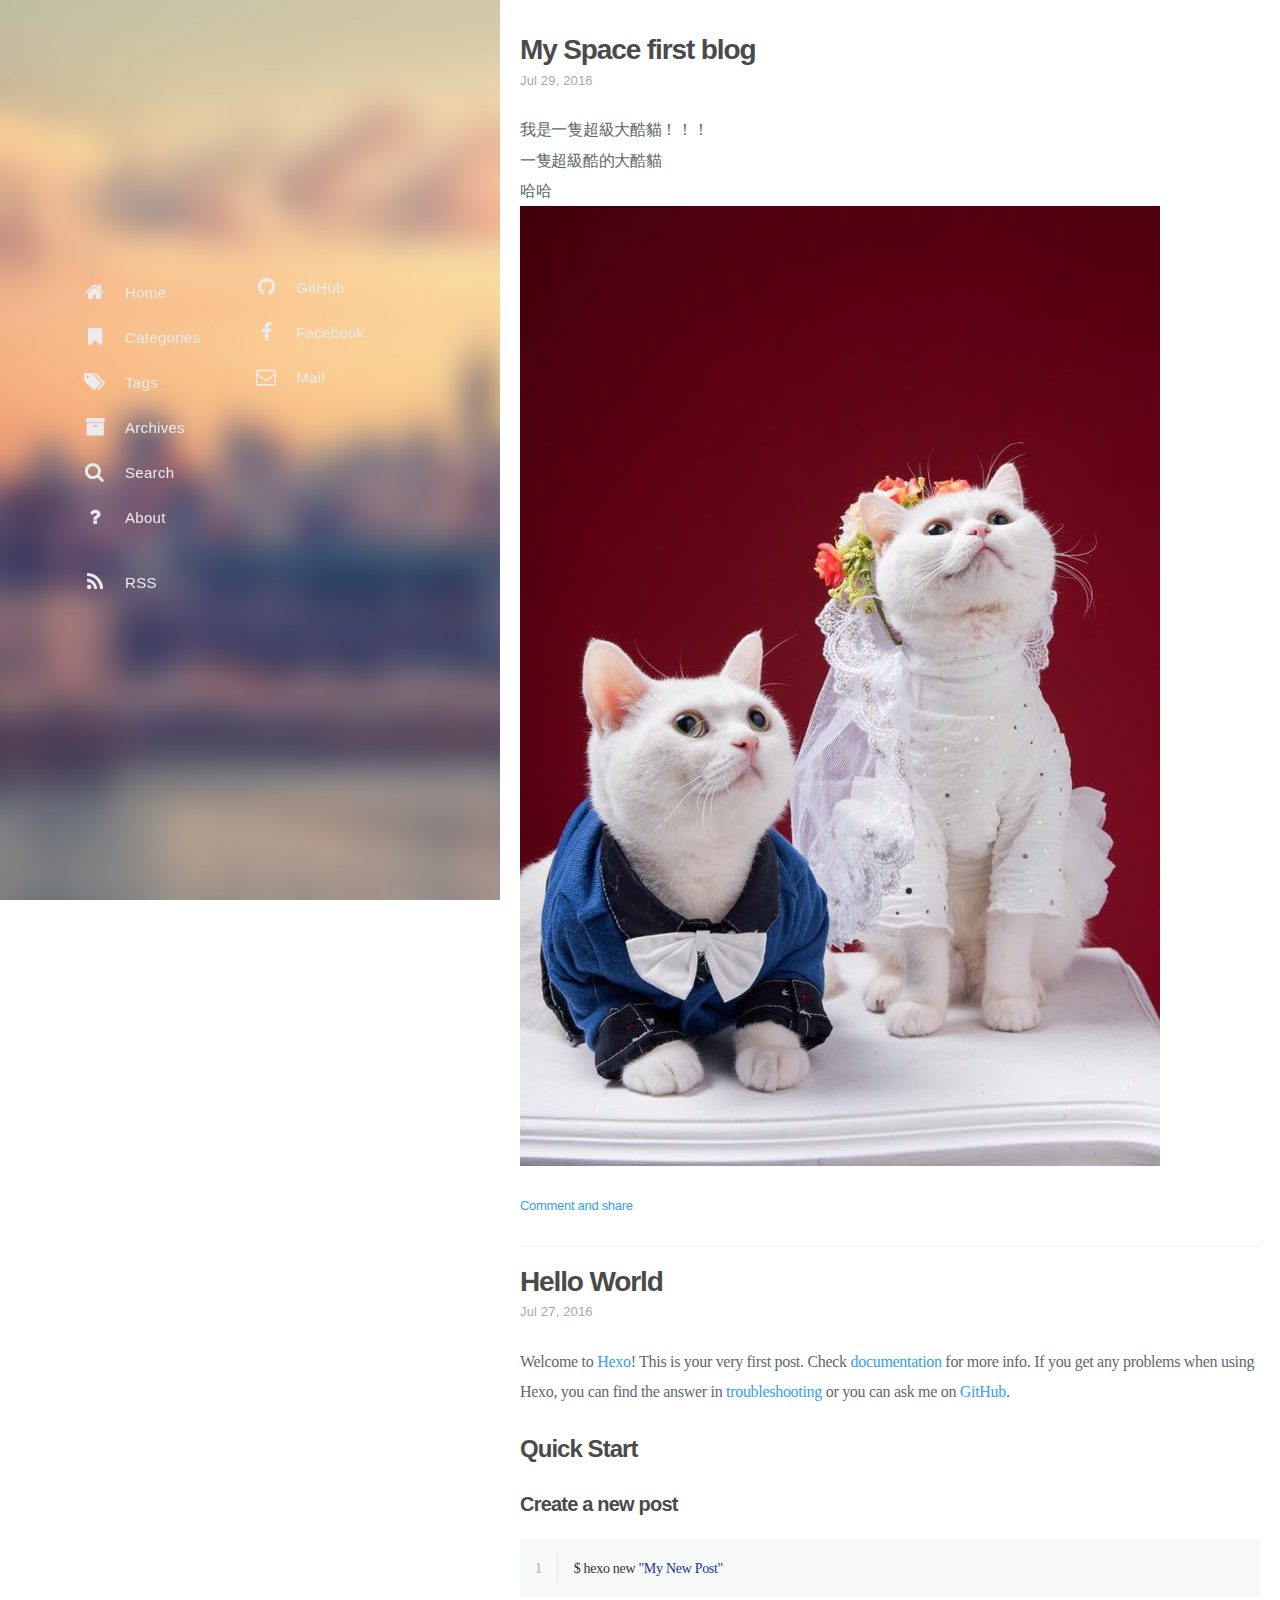
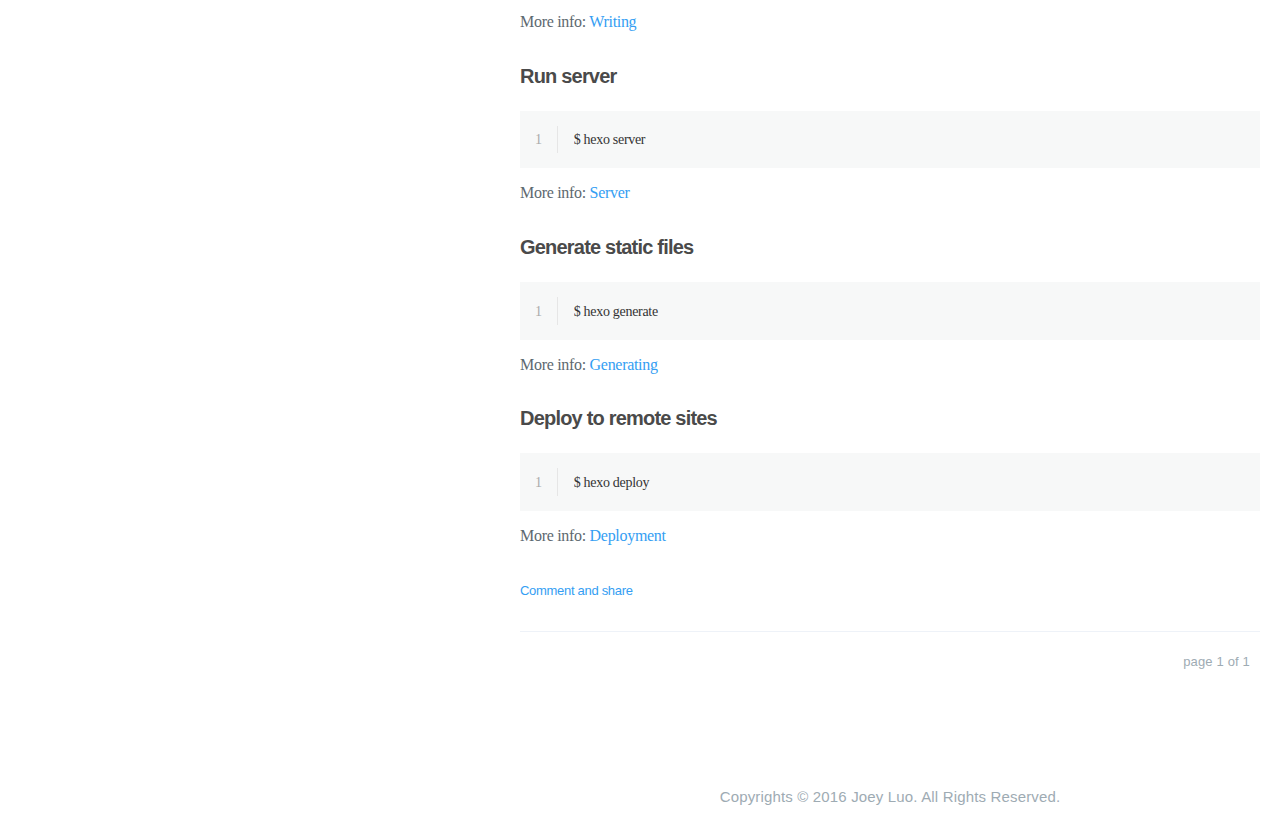
==== commit adabf314: "Site updated: 2016-07-31 17:15:45" ====
--- a/index.html
+++ b/index.html
@@ -79,7 +79,7 @@
                         >
                     
                         <i class="sidebar-button-icon fa fa-lg fa-home"></i>
-                        <span class="sidebar-button-desc">Inicio</span>
+                        <span class="sidebar-button-desc">Home</span>
                     </a>
             </li>
             
@@ -91,7 +91,7 @@
                         >
                     
                         <i class="sidebar-button-icon fa fa-lg fa-bookmark"></i>
-                        <span class="sidebar-button-desc">Categorías</span>
+                        <span class="sidebar-button-desc">Categories</span>
                     </a>
             </li>
             
@@ -103,7 +103,7 @@
                         >
                     
                         <i class="sidebar-button-icon fa fa-lg fa-tags"></i>
-                        <span class="sidebar-button-desc">Etiquetas</span>
+                        <span class="sidebar-button-desc">Tags</span>
                     </a>
             </li>
             
@@ -115,7 +115,7 @@
                         >
                     
                         <i class="sidebar-button-icon fa fa-lg fa-archive"></i>
-                        <span class="sidebar-button-desc">Archivos</span>
+                        <span class="sidebar-button-desc">Archives</span>
                     </a>
             </li>
             
@@ -127,7 +127,7 @@
                         >
                     
                         <i class="sidebar-button-icon fa fa-lg fa-search"></i>
-                        <span class="sidebar-button-desc">Buscar</span>
+                        <span class="sidebar-button-desc">Search</span>
                     </a>
             </li>
             
@@ -139,7 +139,7 @@
                         >
                     
                         <i class="sidebar-button-icon fa fa-lg fa-question"></i>
-                        <span class="sidebar-button-desc">Acerca de</span>
+                        <span class="sidebar-button-desc">About</span>
                     </a>
             </li>
             
@@ -170,7 +170,7 @@
                         <a  class="sidebar-button-link " href="mailto:darwin7381987654@gmail.com" target="_blank">
                     
                         <i class="sidebar-button-icon fa fa-lg fa-envelope-o"></i>
-                        <span class="sidebar-button-desc">Correo</span>
+                        <span class="sidebar-button-desc">Mail</span>
                     </a>
             </li>
             
@@ -217,7 +217,7 @@
                 <div class="postShorten-meta">
     <time itemprop="datePublished" datetime="2016-07-29T00:46:31+08:00">
 	
-		    29 Jul 2016
+		    Jul 29, 2016
     	
     </time>
     
@@ -234,7 +234,7 @@
                     
                         <p>
                             <a href="/2016/07/29/My-Space-first-blog/#post-footer" class="postShorten-excerpt_link link">
-                                Comentar y compartir
+                                Comment and share
                             </a>
                         </p>
                     
@@ -259,7 +259,7 @@
                 <div class="postShorten-meta">
     <time itemprop="datePublished" datetime="2016-07-27T01:38:30+08:00">
 	
-		    27 Jul 2016
+		    Jul 27, 2016
     	
     </time>
     
@@ -284,7 +284,7 @@
                     
                         <p>
                             <a href="/2016/07/27/hello-world/#post-footer" class="postShorten-excerpt_link link">
-                                Comentar y compartir
+                                Comment and share
                             </a>
                         </p>
                     
@@ -298,7 +298,7 @@
     <ul class="pagination">
         
         
-        <li class="pagination-number">página 1 de 1</li>
+        <li class="pagination-number">page 1 of 1</li>
     </ul>
 </div>
 
@@ -356,7 +356,7 @@
             </form>
         </div>
         <div class="modal-body">
-            <div class="no-result text-color-light text-center">no se encontraron artículos</div>
+            <div class="no-result text-color-light text-center">no post found</div>
             <div class="results">
                 
                 <div class="media">
@@ -401,10 +401,10 @@
         </div>
         <div class="modal-footer">
             <p class="results-count text-medium"
-                data-message-zero="no se encontraron artículos"
-                data-message-one="1 artículo encontrado"
-                data-message-other="{n} artículos encontrados">
-                2 artículos encontrados
+                data-message-zero="no post found"
+                data-message-one="1 post found"
+                data-message-other="{n} posts found">
+                2 posts found
             </p>
         </div>
     </div>
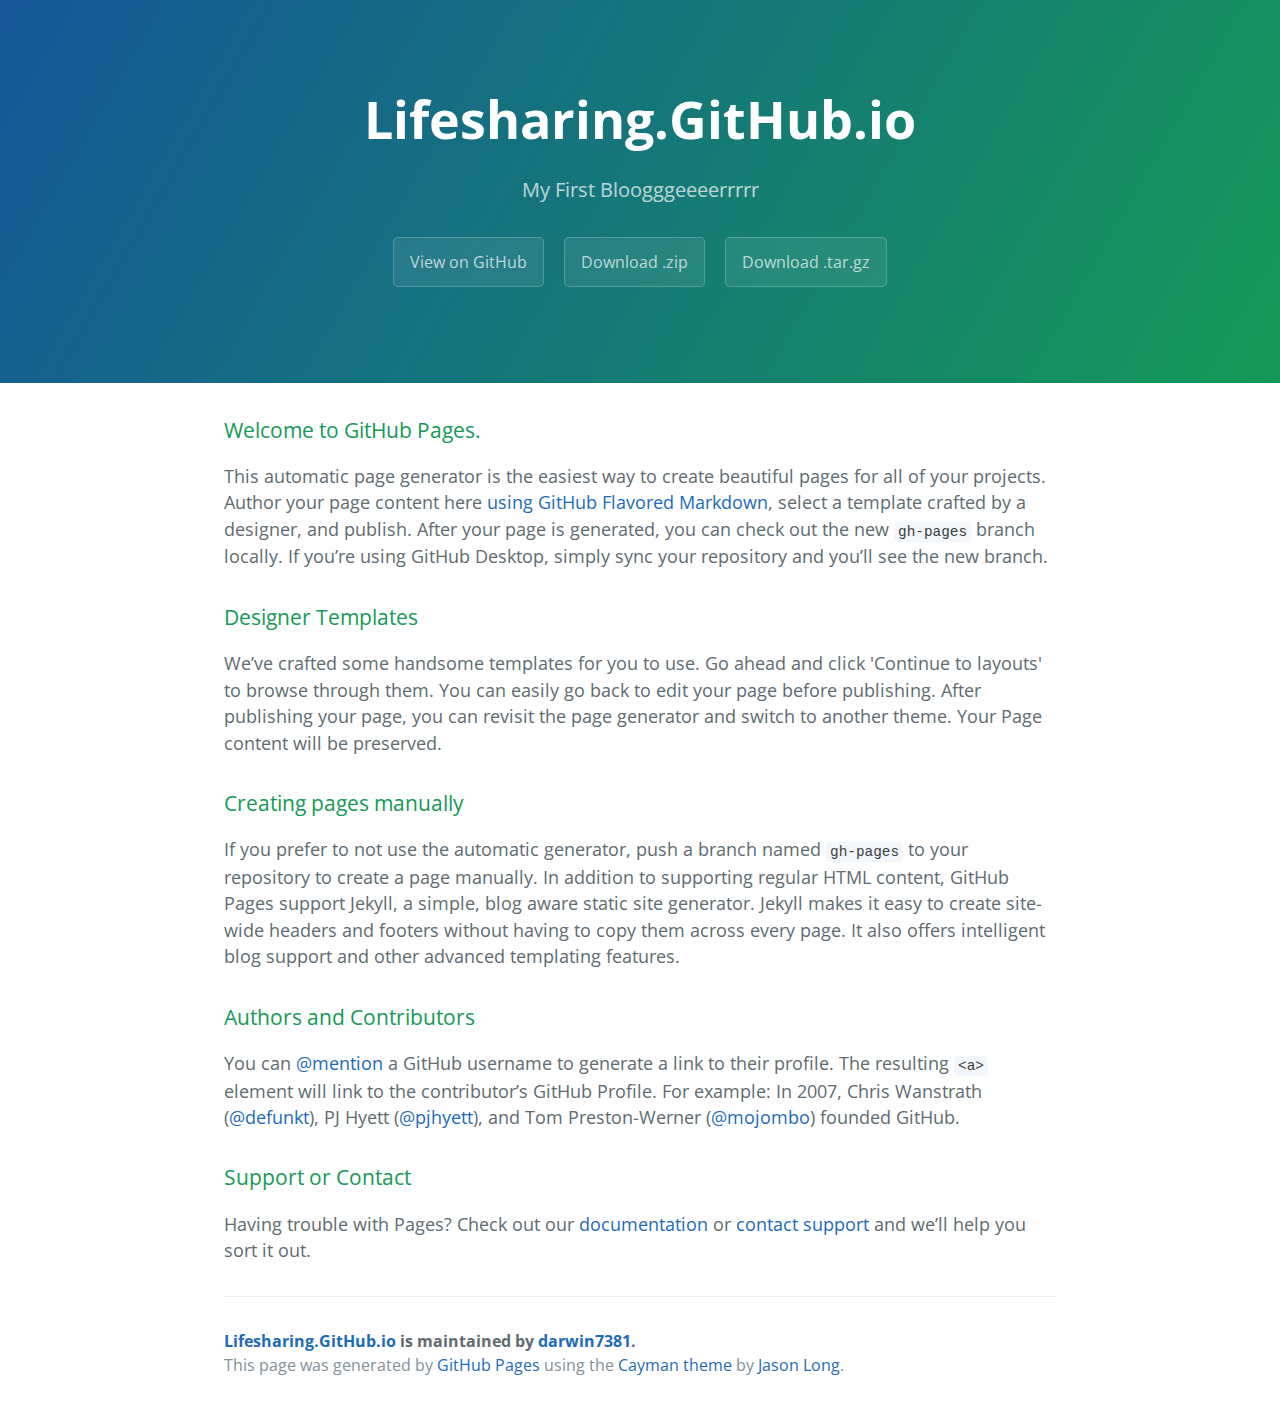
==== commit 1282dbac: "Create gh-pages branch via GitHub" ====
--- a/index.html
+++ b/index.html
@@ -1,424 +1,57 @@
+<!DOCTYPE html>
+<html lang="en-us">
+  <head>
+    <meta charset="UTF-8">
+    <title>Lifesharing.GitHub.io by darwin7381</title>
+    <meta name="viewport" content="width=device-width, initial-scale=1">
+    <link rel="stylesheet" type="text/css" href="stylesheets/normalize.css" media="screen">
+    <link href='https://fonts.googleapis.com/css?family=Open+Sans:400,700' rel='stylesheet' type='text/css'>
+    <link rel="stylesheet" type="text/css" href="stylesheets/stylesheet.css" media="screen">
+    <link rel="stylesheet" type="text/css" href="stylesheets/github-light.css" media="screen">
+  </head>
+  <body>
+    <section class="page-header">
+      <h1 class="project-name">Lifesharing.GitHub.io</h1>
+      <h2 class="project-tagline">My First Bloogggeeeerrrrr</h2>
+      <a href="https://github.com/darwin7381/LifeSharing.github.io" class="btn">View on GitHub</a>
+      <a href="https://github.com/darwin7381/LifeSharing.github.io/zipball/master" class="btn">Download .zip</a>
+      <a href="https://github.com/darwin7381/LifeSharing.github.io/tarball/master" class="btn">Download .tar.gz</a>
+    </section>
 
-<!DOCTYPE html>
-<html lang="null">
-    
-<head>
-    <meta charset="UTF-8">
-    <meta name="viewport" content="width=device-width, initial-scale=1">
-    <meta name="generator" content="Joey&#39;s Life">
-    <title>Joey&#39;s Life</title>
-    <meta name="author" content="Joey Luo">
-    
-    
-    
-        <link rel="alternate" type="application/atom+xml" title="RSS" href="/atom.xml">
-    
-    <meta name="description" content="政大資管,愛旅行,吃東西,傻傻的相信要改變世界">
-<meta property="og:type" content="blog">
-<meta property="og:title" content="Joey's Life">
-<meta property="og:url" content="http://yoursite.com/index.html">
-<meta property="og:site_name" content="Joey's Life">
-<meta property="og:description" content="政大資管,愛旅行,吃東西,傻傻的相信要改變世界">
-<meta name="twitter:card" content="summary">
-<meta name="twitter:title" content="Joey's Life">
-<meta name="twitter:description" content="政大資管,愛旅行,吃東西,傻傻的相信要改變世界">
-    
-    
-        
-    
-    
-    
-    
-    
-    <!--STYLES-->
-    <link rel="stylesheet" href="/assets/css/font-awesome.css">
-    <link rel="stylesheet" href="/assets/css/jquery.fancybox.css">
-    <link rel="stylesheet" href="/assets/css/jquery.fancybox-thumbs.css">
-    <link rel="stylesheet" href="/assets/css/tranquilpeak.css">
-    <!--STYLES END-->
-    
-    
-</head>
+    <section class="main-content">
+      <h3>
+<a id="welcome-to-github-pages" class="anchor" href="#welcome-to-github-pages" aria-hidden="true"><span aria-hidden="true" class="octicon octicon-link"></span></a>Welcome to GitHub Pages.</h3>
 
-    <body>
-        <div id="blog">
-            <!-- Define author's picture -->
+<p>This automatic page generator is the easiest way to create beautiful pages for all of your projects. Author your page content here <a href="https://guides.github.com/features/mastering-markdown/">using GitHub Flavored Markdown</a>, select a template crafted by a designer, and publish. After your page is generated, you can check out the new <code>gh-pages</code> branch locally. If you’re using GitHub Desktop, simply sync your repository and you’ll see the new branch.</p>
 
+<h3>
+<a id="designer-templates" class="anchor" href="#designer-templates" aria-hidden="true"><span aria-hidden="true" class="octicon octicon-link"></span></a>Designer Templates</h3>
 
-<header id="header" data-behavior="1">
-    <i id="btn-open-sidebar" class="fa fa-lg fa-bars"></i>
-    <h1 class="header-title">
-        <a class="header-title-link" href="/ ">Joey&#39;s Life</a>
-    </h1>
-    
-        
-            <a  class="header-right-icon open-algolia-search"
-                href="#about">
-        
-        
-            <i class="fa fa-lg fa-search"></i>
-        
-        </a>
-    
-</header>
+<p>We’ve crafted some handsome templates for you to use. Go ahead and click 'Continue to layouts' to browse through them. You can easily go back to edit your page before publishing. After publishing your page, you can revisit the page generator and switch to another theme. Your Page content will be preserved.</p>
 
-            <!-- Define author's picture -->
+<h3>
+<a id="creating-pages-manually" class="anchor" href="#creating-pages-manually" aria-hidden="true"><span aria-hidden="true" class="octicon octicon-link"></span></a>Creating pages manually</h3>
 
+<p>If you prefer to not use the automatic generator, push a branch named <code>gh-pages</code> to your repository to create a page manually. In addition to supporting regular HTML content, GitHub Pages support Jekyll, a simple, blog aware static site generator. Jekyll makes it easy to create site-wide headers and footers without having to copy them across every page. It also offers intelligent blog support and other advanced templating features.</p>
 
-<nav id="sidebar" data-behavior="1">
-    <div class="sidebar-container">
-        
-        
-            <ul class="sidebar-buttons">
-            
-                <li class="sidebar-button">
-                    
-                        <a  class="sidebar-button-link "
-                             href="/ "
-                            
-                        >
-                    
-                        <i class="sidebar-button-icon fa fa-lg fa-home"></i>
-                        <span class="sidebar-button-desc">Home</span>
-                    </a>
-            </li>
-            
-                <li class="sidebar-button">
-                    
-                        <a  class="sidebar-button-link "
-                             href="/all-categories"
-                            
-                        >
-                    
-                        <i class="sidebar-button-icon fa fa-lg fa-bookmark"></i>
-                        <span class="sidebar-button-desc">Categories</span>
-                    </a>
-            </li>
-            
-                <li class="sidebar-button">
-                    
-                        <a  class="sidebar-button-link "
-                             href="/all-tags"
-                            
-                        >
-                    
-                        <i class="sidebar-button-icon fa fa-lg fa-tags"></i>
-                        <span class="sidebar-button-desc">Tags</span>
-                    </a>
-            </li>
-            
-                <li class="sidebar-button">
-                    
-                        <a  class="sidebar-button-link "
-                             href="/all-archives"
-                            
-                        >
-                    
-                        <i class="sidebar-button-icon fa fa-lg fa-archive"></i>
-                        <span class="sidebar-button-desc">Archives</span>
-                    </a>
-            </li>
-            
-                <li class="sidebar-button">
-                    
-                        <a  class="sidebar-button-link open-algolia-search"
-                             href="#search"
-                            
-                        >
-                    
-                        <i class="sidebar-button-icon fa fa-lg fa-search"></i>
-                        <span class="sidebar-button-desc">Search</span>
-                    </a>
-            </li>
-            
-                <li class="sidebar-button">
-                    
-                        <a  class="sidebar-button-link "
-                             href="#about"
-                            
-                        >
-                    
-                        <i class="sidebar-button-icon fa fa-lg fa-question"></i>
-                        <span class="sidebar-button-desc">About</span>
-                    </a>
-            </li>
-            
-        </ul>
-        
-            <ul class="sidebar-buttons">
-            
-                <li class="sidebar-button">
-                    
-                        <a  class="sidebar-button-link " href="https://github.com/darwin7381" target="_blank">
-                    
-                        <i class="sidebar-button-icon fa fa-lg fa-github"></i>
-                        <span class="sidebar-button-desc">GitHub</span>
-                    </a>
-            </li>
-            
-                <li class="sidebar-button">
-                    
-                        <a  class="sidebar-button-link " href="https://facebook.com/darwin7381" target="_blank">
-                    
-                        <i class="sidebar-button-icon fa fa-lg fa-facebook"></i>
-                        <span class="sidebar-button-desc">Facebook</span>
-                    </a>
-            </li>
-            
-                <li class="sidebar-button">
-                    
-                        <a  class="sidebar-button-link " href="mailto:darwin7381987654@gmail.com" target="_blank">
-                    
-                        <i class="sidebar-button-icon fa fa-lg fa-envelope-o"></i>
-                        <span class="sidebar-button-desc">Mail</span>
-                    </a>
-            </li>
-            
-        </ul>
-        
-            <ul class="sidebar-buttons">
-            
-                <li class="sidebar-button">
-                    
-                        <a  class="sidebar-button-link "
-                             href="/atom.xml"
-                            
-                        >
-                    
-                        <i class="sidebar-button-icon fa fa-lg fa-rss"></i>
-                        <span class="sidebar-button-desc">RSS</span>
-                    </a>
-            </li>
-            
-        </ul>
-        
-    </div>
-</nav>
+<h3>
+<a id="authors-and-contributors" class="anchor" href="#authors-and-contributors" aria-hidden="true"><span aria-hidden="true" class="octicon octicon-link"></span></a>Authors and Contributors</h3>
 
-            
-            <div id="main" data-behavior="1"
-                 class="
-                        hasCoverMetaIn
-                        ">
-                <section class="postShorten-group main-content-wrap">
-    
-    
-    <article class="postShorten postShorten--thumbnailimg-bottom" itemscope itemType="http://schema.org/BlogPosting">
-        <div class="postShorten-wrap">
-            
-            <div class="postShorten-header">
-                <h1 class="postShorten-title" itemprop="headline">
-                    
-                        <a class="link-unstyled" href="/2016/07/29/My-Space-first-blog/">
-                            My Space first blog
-                        </a>
-                    
-                </h1>
-                <div class="postShorten-meta">
-    <time itemprop="datePublished" datetime="2016-07-29T00:46:31+08:00">
-	
-		    Jul 29, 2016
-    	
-    </time>
-    
-</div>
+<p>You can <a href="https://help.github.com/articles/basic-writing-and-formatting-syntax/#mentioning-users-and-teams" class="user-mention">@mention</a> a GitHub username to generate a link to their profile. The resulting <code>&lt;a&gt;</code> element will link to the contributor’s GitHub Profile. For example: In 2007, Chris Wanstrath (<a href="https://github.com/defunkt" class="user-mention">@defunkt</a>), PJ Hyett (<a href="https://github.com/pjhyett" class="user-mention">@pjhyett</a>), and Tom Preston-Werner (<a href="https://github.com/mojombo" class="user-mention">@mojombo</a>) founded GitHub.</p>
 
-            </div>
-            
-                <div class="postShorten-content" itemprop="articleBody">
-                    <p>我是一隻超級大酷貓！！！<br>一隻超級酷的大酷貓<br>哈哈<br><img src="/img/貓夫妻.jpg" alt=""></p>
+<h3>
+<a id="support-or-contact" class="anchor" href="#support-or-contact" aria-hidden="true"><span aria-hidden="true" class="octicon octicon-link"></span></a>Support or Contact</h3>
 
-                    
-                        
-                    
-                    
-                        <p>
-                            <a href="/2016/07/29/My-Space-first-blog/#post-footer" class="postShorten-excerpt_link link">
-                                Comment and share
-                            </a>
-                        </p>
-                    
-                </div>
-            
-        </div>
-        
-    </article>
-    
-    
-    <article class="postShorten postShorten--thumbnailimg-bottom" itemscope itemType="http://schema.org/BlogPosting">
-        <div class="postShorten-wrap">
-            
-            <div class="postShorten-header">
-                <h1 class="postShorten-title" itemprop="headline">
-                    
-                        <a class="link-unstyled" href="/2016/07/27/hello-world/">
-                            Hello World
-                        </a>
-                    
-                </h1>
-                <div class="postShorten-meta">
-    <time itemprop="datePublished" datetime="2016-07-27T01:38:30+08:00">
-	
-		    Jul 27, 2016
-    	
-    </time>
-    
-</div>
+<p>Having trouble with Pages? Check out our <a href="https://help.github.com/pages">documentation</a> or <a href="https://github.com/contact">contact support</a> and we’ll help you sort it out.</p>
 
-            </div>
-            
-                <div class="postShorten-content" itemprop="articleBody">
-                    <p>Welcome to <a href="https://hexo.io/" target="_blank" rel="external">Hexo</a>! This is your very first post. Check <a href="https://hexo.io/docs/" target="_blank" rel="external">documentation</a> for more info. If you get any problems when using Hexo, you can find the answer in <a href="https://hexo.io/docs/troubleshooting.html" target="_blank" rel="external">troubleshooting</a> or you can ask me on <a href="https://github.com/hexojs/hexo/issues" target="_blank" rel="external">GitHub</a>.</p>
-<h2 id="Quick-Start"><a href="#Quick-Start" class="headerlink" title="Quick Start"></a>Quick Start</h2><h3 id="Create-a-new-post"><a href="#Create-a-new-post" class="headerlink" title="Create a new post"></a>Create a new post</h3><figure class="highlight bash"><table><tr><td class="gutter"><pre><div class="line">1</div></pre></td><td class="code"><pre><div class="line">$ hexo new <span class="string">"My New Post"</span></div></pre></td></tr></table></figure>
-<p>More info: <a href="https://hexo.io/docs/writing.html" target="_blank" rel="external">Writing</a></p>
-<h3 id="Run-server"><a href="#Run-server" class="headerlink" title="Run server"></a>Run server</h3><figure class="highlight bash"><table><tr><td class="gutter"><pre><div class="line">1</div></pre></td><td class="code"><pre><div class="line">$ hexo server</div></pre></td></tr></table></figure>
-<p>More info: <a href="https://hexo.io/docs/server.html" target="_blank" rel="external">Server</a></p>
-<h3 id="Generate-static-files"><a href="#Generate-static-files" class="headerlink" title="Generate static files"></a>Generate static files</h3><figure class="highlight bash"><table><tr><td class="gutter"><pre><div class="line">1</div></pre></td><td class="code"><pre><div class="line">$ hexo generate</div></pre></td></tr></table></figure>
-<p>More info: <a href="https://hexo.io/docs/generating.html" target="_blank" rel="external">Generating</a></p>
-<h3 id="Deploy-to-remote-sites"><a href="#Deploy-to-remote-sites" class="headerlink" title="Deploy to remote sites"></a>Deploy to remote sites</h3><figure class="highlight bash"><table><tr><td class="gutter"><pre><div class="line">1</div></pre></td><td class="code"><pre><div class="line">$ hexo deploy</div></pre></td></tr></table></figure>
-<p>More info: <a href="https://hexo.io/docs/deployment.html" target="_blank" rel="external">Deployment</a></p>
+      <footer class="site-footer">
+        <span class="site-footer-owner"><a href="https://github.com/darwin7381/LifeSharing.github.io">Lifesharing.GitHub.io</a> is maintained by <a href="https://github.com/darwin7381">darwin7381</a>.</span>
 
-                    
-                        
-                    
-                    
-                        <p>
-                            <a href="/2016/07/27/hello-world/#post-footer" class="postShorten-excerpt_link link">
-                                Comment and share
-                            </a>
-                        </p>
-                    
-                </div>
-            
-        </div>
-        
-    </article>
-    
-    <div class="pagination-bar">
-    <ul class="pagination">
-        
-        
-        <li class="pagination-number">page 1 of 1</li>
-    </ul>
-</div>
+        <span class="site-footer-credits">This page was generated by <a href="https://pages.github.com">GitHub Pages</a> using the <a href="https://github.com/jasonlong/cayman-theme">Cayman theme</a> by <a href="https://twitter.com/jasonlong">Jason Long</a>.</span>
+      </footer>
 
-</section>
+    </section>
 
-
-                <footer id="footer" class="main-content-wrap">
-    <span class="copyrights">
-        Copyrights &copy; 2016 Joey Luo. All Rights Reserved.
-    </span>
-</footer>
-
-            </div>
-            
-        </div>
-        
-
-
-<div id="about">
-    <div id="about-card">
-        <div id="about-btn-close">
-            <i class="fa fa-remove"></i>
-        </div>
-        
-            <h4 id="about-card-name">Joey Luo</h4>
-        
-            <h5 id="about-card-bio"><p>author.bio</p>
-</h5>
-        
-        
-            <h5 id="about-card-job">
-                <i class="fa fa-briefcase"></i>
-                <br/>
-                <p>author.job</p>
-
-            </h5>
-        
-        
-    </div>
-</div>
-
-        <div id="algolia-search-modal" class="modal-container">
-    <div class="modal">
-        <div class="modal-header">
-            <span class="close-button"><i class="fa fa-close"></i></span>
-            <a href="https://algolia.com" target="_blank" class="searchby-algolia text-color-light link-unstyled">
-                <span class="searchby-algolia-text text-color-light text-small">by</span>
-                <img class="searchby-algolia-logo" src="https://www.algolia.com/static_assets/images/press/downloads/algolia-light.svg">
-            </a>
-            <i class="search-icon fa fa-search"></i>
-            <form id="algolia-search-form">
-                <input type="text" id="algolia-search-input" name="search"
-                    class="form-control input--large search-input" placeholder="Search "
-                    autofocus="autofocus"/>
-            </form>
-        </div>
-        <div class="modal-body">
-            <div class="no-result text-color-light text-center">no post found</div>
-            <div class="results">
-                
-                <div class="media">
-                    
-                    <div class="media-body">
-                        <a class="link-unstyled" href="http://yoursite.com/2016/07/29/My-Space-first-blog/">
-                            <h3 class="media-heading">My Space first blog</h3>
-                        </a>
-                        <span class="media-meta">
-                            <span class="media-date text-small">
-                                
-                                    Jul 29, 2016
-                                
-                            </span>
-                        </span>
-                        <div class="media-content hide-xs font-merryweather"></div>
-                    </div>
-                    <div style="clear:both;"></div>
-                    <hr>
-                </div>
-                
-                <div class="media">
-                    
-                    <div class="media-body">
-                        <a class="link-unstyled" href="http://yoursite.com/2016/07/27/hello-world/">
-                            <h3 class="media-heading">Hello World</h3>
-                        </a>
-                        <span class="media-meta">
-                            <span class="media-date text-small">
-                                
-                                    Jul 27, 2016
-                                
-                            </span>
-                        </span>
-                        <div class="media-content hide-xs font-merryweather"></div>
-                    </div>
-                    <div style="clear:both;"></div>
-                    <hr>
-                </div>
-                
-            </div>
-        </div>
-        <div class="modal-footer">
-            <p class="results-count text-medium"
-                data-message-zero="no post found"
-                data-message-one="1 post found"
-                data-message-other="{n} posts found">
-                2 posts found
-            </p>
-        </div>
-    </div>
-</div>
-        
-<div id="cover" style="background-image:url('/assets/images/cover.jpg');"></div>
-        <!--SCRIPTS-->
-<script src="/assets/js/jquery.js"></script>
-<script src="/assets/js/jquery.fancybox.js"></script>
-<script src="/assets/js/jquery.fancybox-thumbs.js"></script>
-<script src="/assets/js/tranquilpeak.js"></script>
-<!--SCRIPTS END-->
-
-
-
-    </body>
+  
+  </body>
 </html>
--- a/stylesheets/stylesheet.css
+++ b/stylesheets/stylesheet.css
@@ -0,0 +1,245 @@
+* {
+  box-sizing: border-box; }
+
+body {
+  padding: 0;
+  margin: 0;
+  font-family: "Open Sans", "Helvetica Neue", Helvetica, Arial, sans-serif;
+  font-size: 16px;
+  line-height: 1.5;
+  color: #606c71; }
+
+a {
+  color: #1e6bb8;
+  text-decoration: none; }
+  a:hover {
+    text-decoration: underline; }
+
+.btn {
+  display: inline-block;
+  margin-bottom: 1rem;
+  color: rgba(255, 255, 255, 0.7);
+  background-color: rgba(255, 255, 255, 0.08);
+  border-color: rgba(255, 255, 255, 0.2);
+  border-style: solid;
+  border-width: 1px;
+  border-radius: 0.3rem;
+  transition: color 0.2s, background-color 0.2s, border-color 0.2s; }
+  .btn + .btn {
+    margin-left: 1rem; }
+
+.btn:hover {
+  color: rgba(255, 255, 255, 0.8);
+  text-decoration: none;
+  background-color: rgba(255, 255, 255, 0.2);
+  border-color: rgba(255, 255, 255, 0.3); }
+
+@media screen and (min-width: 64em) {
+  .btn {
+    padding: 0.75rem 1rem; } }
+
+@media screen and (min-width: 42em) and (max-width: 64em) {
+  .btn {
+    padding: 0.6rem 0.9rem;
+    font-size: 0.9rem; } }
+
+@media screen and (max-width: 42em) {
+  .btn {
+    display: block;
+    width: 100%;
+    padding: 0.75rem;
+    font-size: 0.9rem; }
+    .btn + .btn {
+      margin-top: 1rem;
+      margin-left: 0; } }
+
+.page-header {
+  color: #fff;
+  text-align: center;
+  background-color: #159957;
+  background-image: linear-gradient(120deg, #155799, #159957); }
+
+@media screen and (min-width: 64em) {
+  .page-header {
+    padding: 5rem 6rem; } }
+
+@media screen and (min-width: 42em) and (max-width: 64em) {
+  .page-header {
+    padding: 3rem 4rem; } }
+
+@media screen and (max-width: 42em) {
+  .page-header {
+    padding: 2rem 1rem; } }
+
+.project-name {
+  margin-top: 0;
+  margin-bottom: 0.1rem; }
+
+@media screen and (min-width: 64em) {
+  .project-name {
+    font-size: 3.25rem; } }
+
+@media screen and (min-width: 42em) and (max-width: 64em) {
+  .project-name {
+    font-size: 2.25rem; } }
+
+@media screen and (max-width: 42em) {
+  .project-name {
+    font-size: 1.75rem; } }
+
+.project-tagline {
+  margin-bottom: 2rem;
+  font-weight: normal;
+  opacity: 0.7; }
+
+@media screen and (min-width: 64em) {
+  .project-tagline {
+    font-size: 1.25rem; } }
+
+@media screen and (min-width: 42em) and (max-width: 64em) {
+  .project-tagline {
+    font-size: 1.15rem; } }
+
+@media screen and (max-width: 42em) {
+  .project-tagline {
+    font-size: 1rem; } }
+
+.main-content :first-child {
+  margin-top: 0; }
+.main-content img {
+  max-width: 100%; }
+.main-content h1, .main-content h2, .main-content h3, .main-content h4, .main-content h5, .main-content h6 {
+  margin-top: 2rem;
+  margin-bottom: 1rem;
+  font-weight: normal;
+  color: #159957; }
+.main-content p {
+  margin-bottom: 1em; }
+.main-content code {
+  padding: 2px 4px;
+  font-family: Consolas, "Liberation Mono", Menlo, Courier, monospace;
+  font-size: 0.9rem;
+  color: #383e41;
+  background-color: #f3f6fa;
+  border-radius: 0.3rem; }
+.main-content pre {
+  padding: 0.8rem;
+  margin-top: 0;
+  margin-bottom: 1rem;
+  font: 1rem Consolas, "Liberation Mono", Menlo, Courier, monospace;
+  color: #567482;
+  word-wrap: normal;
+  background-color: #f3f6fa;
+  border: solid 1px #dce6f0;
+  border-radius: 0.3rem; }
+  .main-content pre > code {
+    padding: 0;
+    margin: 0;
+    font-size: 0.9rem;
+    color: #567482;
+    word-break: normal;
+    white-space: pre;
+    background: transparent;
+    border: 0; }
+.main-content .highlight {
+  margin-bottom: 1rem; }
+  .main-content .highlight pre {
+    margin-bottom: 0;
+    word-break: normal; }
+.main-content .highlight pre, .main-content pre {
+  padding: 0.8rem;
+  overflow: auto;
+  font-size: 0.9rem;
+  line-height: 1.45;
+  border-radius: 0.3rem; }
+.main-content pre code, .main-content pre tt {
+  display: inline;
+  max-width: initial;
+  padding: 0;
+  margin: 0;
+  overflow: initial;
+  line-height: inherit;
+  word-wrap: normal;
+  background-color: transparent;
+  border: 0; }
+  .main-content pre code:before, .main-content pre code:after, .main-content pre tt:before, .main-content pre tt:after {
+    content: normal; }
+.main-content ul, .main-content ol {
+  margin-top: 0; }
+.main-content blockquote {
+  padding: 0 1rem;
+  margin-left: 0;
+  color: #819198;
+  border-left: 0.3rem solid #dce6f0; }
+  .main-content blockquote > :first-child {
+    margin-top: 0; }
+  .main-content blockquote > :last-child {
+    margin-bottom: 0; }
+.main-content table {
+  display: block;
+  width: 100%;
+  overflow: auto;
+  word-break: normal;
+  word-break: keep-all; }
+  .main-content table th {
+    font-weight: bold; }
+  .main-content table th, .main-content table td {
+    padding: 0.5rem 1rem;
+    border: 1px solid #e9ebec; }
+.main-content dl {
+  padding: 0; }
+  .main-content dl dt {
+    padding: 0;
+    margin-top: 1rem;
+    font-size: 1rem;
+    font-weight: bold; }
+  .main-content dl dd {
+    padding: 0;
+    margin-bottom: 1rem; }
+.main-content hr {
+  height: 2px;
+  padding: 0;
+  margin: 1rem 0;
+  background-color: #eff0f1;
+  border: 0; }
+
+@media screen and (min-width: 64em) {
+  .main-content {
+    max-width: 64rem;
+    padding: 2rem 6rem;
+    margin: 0 auto;
+    font-size: 1.1rem; } }
+
+@media screen and (min-width: 42em) and (max-width: 64em) {
+  .main-content {
+    padding: 2rem 4rem;
+    font-size: 1.1rem; } }
+
+@media screen and (max-width: 42em) {
+  .main-content {
+    padding: 2rem 1rem;
+    font-size: 1rem; } }
+
+.site-footer {
+  padding-top: 2rem;
+  margin-top: 2rem;
+  border-top: solid 1px #eff0f1; }
+
+.site-footer-owner {
+  display: block;
+  font-weight: bold; }
+
+.site-footer-credits {
+  color: #819198; }
+
+@media screen and (min-width: 64em) {
+  .site-footer {
+    font-size: 1rem; } }
+
+@media screen and (min-width: 42em) and (max-width: 64em) {
+  .site-footer {
+    font-size: 1rem; } }
+
+@media screen and (max-width: 42em) {
+  .site-footer {
+    font-size: 0.9rem; } }
--- a/stylesheets/github-light.css
+++ b/stylesheets/github-light.css
@@ -0,0 +1,124 @@
+/*
+The MIT License (MIT)
+
+Copyright (c) 2016 GitHub, Inc.
+
+Permission is hereby granted, free of charge, to any person obtaining a copy
+of this software and associated documentation files (the "Software"), to deal
+in the Software without restriction, including without limitation the rights
+to use, copy, modify, merge, publish, distribute, sublicense, and/or sell
+copies of the Software, and to permit persons to whom the Software is
+furnished to do so, subject to the following conditions:
+
+The above copyright notice and this permission notice shall be included in all
+copies or substantial portions of the Software.
+
+THE SOFTWARE IS PROVIDED "AS IS", WITHOUT WARRANTY OF ANY KIND, EXPRESS OR
+IMPLIED, INCLUDING BUT NOT LIMITED TO THE WARRANTIES OF MERCHANTABILITY,
+FITNESS FOR A PARTICULAR PURPOSE AND NONINFRINGEMENT. IN NO EVENT SHALL THE
+AUTHORS OR COPYRIGHT HOLDERS BE LIABLE FOR ANY CLAIM, DAMAGES OR OTHER
+LIABILITY, WHETHER IN AN ACTION OF CONTRACT, TORT OR OTHERWISE, ARISING FROM,
+OUT OF OR IN CONNECTION WITH THE SOFTWARE OR THE USE OR OTHER DEALINGS IN THE
+SOFTWARE.
+
+*/
+
+.pl-c /* comment */ {
+  color: #969896;
+}
+
+.pl-c1 /* constant, variable.other.constant, support, meta.property-name, support.constant, support.variable, meta.module-reference, markup.raw, meta.diff.header */,
+.pl-s .pl-v /* string variable */ {
+  color: #0086b3;
+}
+
+.pl-e /* entity */,
+.pl-en /* entity.name */ {
+  color: #795da3;
+}
+
+.pl-smi /* variable.parameter.function, storage.modifier.package, storage.modifier.import, storage.type.java, variable.other */,
+.pl-s .pl-s1 /* string source */ {
+  color: #333;
+}
+
+.pl-ent /* entity.name.tag */ {
+  color: #63a35c;
+}
+
+.pl-k /* keyword, storage, storage.type */ {
+  color: #a71d5d;
+}
+
+.pl-s /* string */,
+.pl-pds /* punctuation.definition.string, string.regexp.character-class */,
+.pl-s .pl-pse .pl-s1 /* string punctuation.section.embedded source */,
+.pl-sr /* string.regexp */,
+.pl-sr .pl-cce /* string.regexp constant.character.escape */,
+.pl-sr .pl-sre /* string.regexp source.ruby.embedded */,
+.pl-sr .pl-sra /* string.regexp string.regexp.arbitrary-repitition */ {
+  color: #183691;
+}
+
+.pl-v /* variable */ {
+  color: #ed6a43;
+}
+
+.pl-id /* invalid.deprecated */ {
+  color: #b52a1d;
+}
+
+.pl-ii /* invalid.illegal */ {
+  color: #f8f8f8;
+  background-color: #b52a1d;
+}
+
+.pl-sr .pl-cce /* string.regexp constant.character.escape */ {
+  font-weight: bold;
+  color: #63a35c;
+}
+
+.pl-ml /* markup.list */ {
+  color: #693a17;
+}
+
+.pl-mh /* markup.heading */,
+.pl-mh .pl-en /* markup.heading entity.name */,
+.pl-ms /* meta.separator */ {
+  font-weight: bold;
+  color: #1d3e81;
+}
+
+.pl-mq /* markup.quote */ {
+  color: #008080;
+}
+
+.pl-mi /* markup.italic */ {
+  font-style: italic;
+  color: #333;
+}
+
+.pl-mb /* markup.bold */ {
+  font-weight: bold;
+  color: #333;
+}
+
+.pl-md /* markup.deleted, meta.diff.header.from-file */ {
+  color: #bd2c00;
+  background-color: #ffecec;
+}
+
+.pl-mi1 /* markup.inserted, meta.diff.header.to-file */ {
+  color: #55a532;
+  background-color: #eaffea;
+}
+
+.pl-mdr /* meta.diff.range */ {
+  font-weight: bold;
+  color: #795da3;
+}
+
+.pl-mo /* meta.output */ {
+  color: #1d3e81;
+}
+
